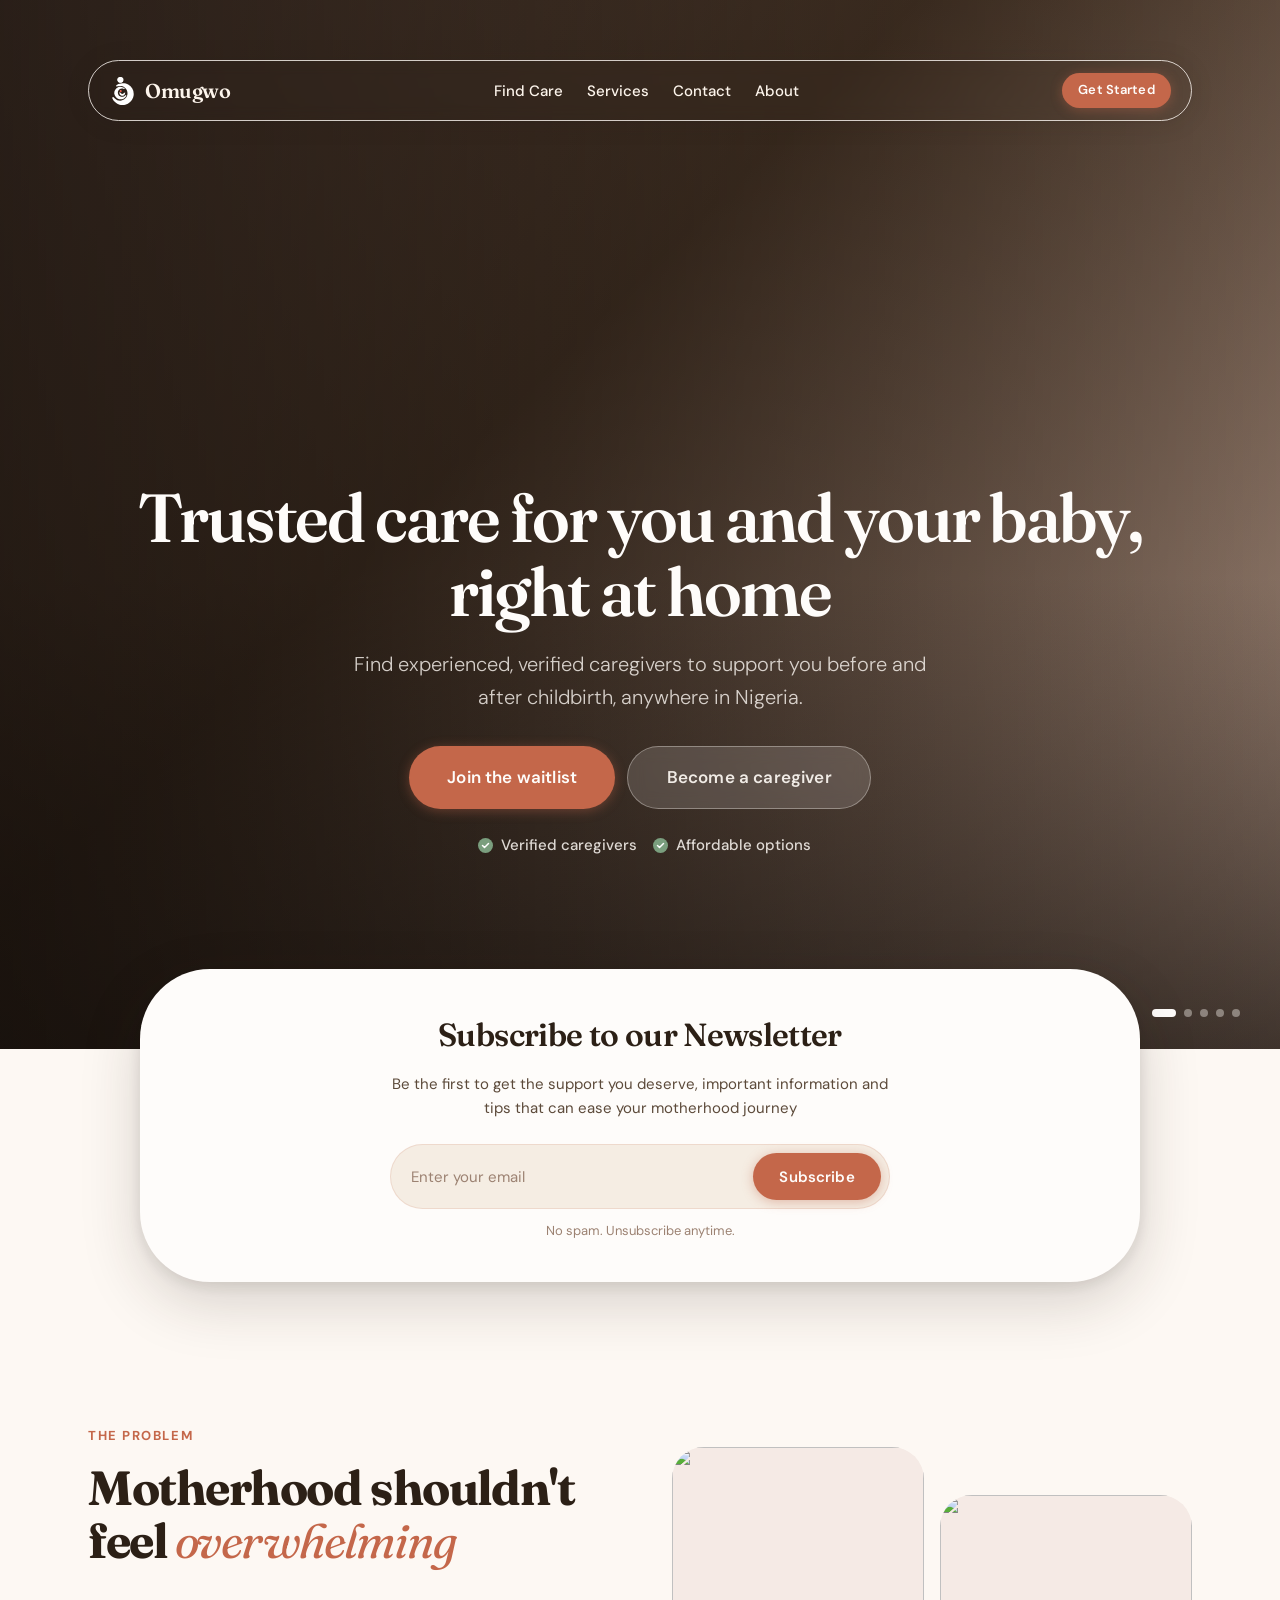
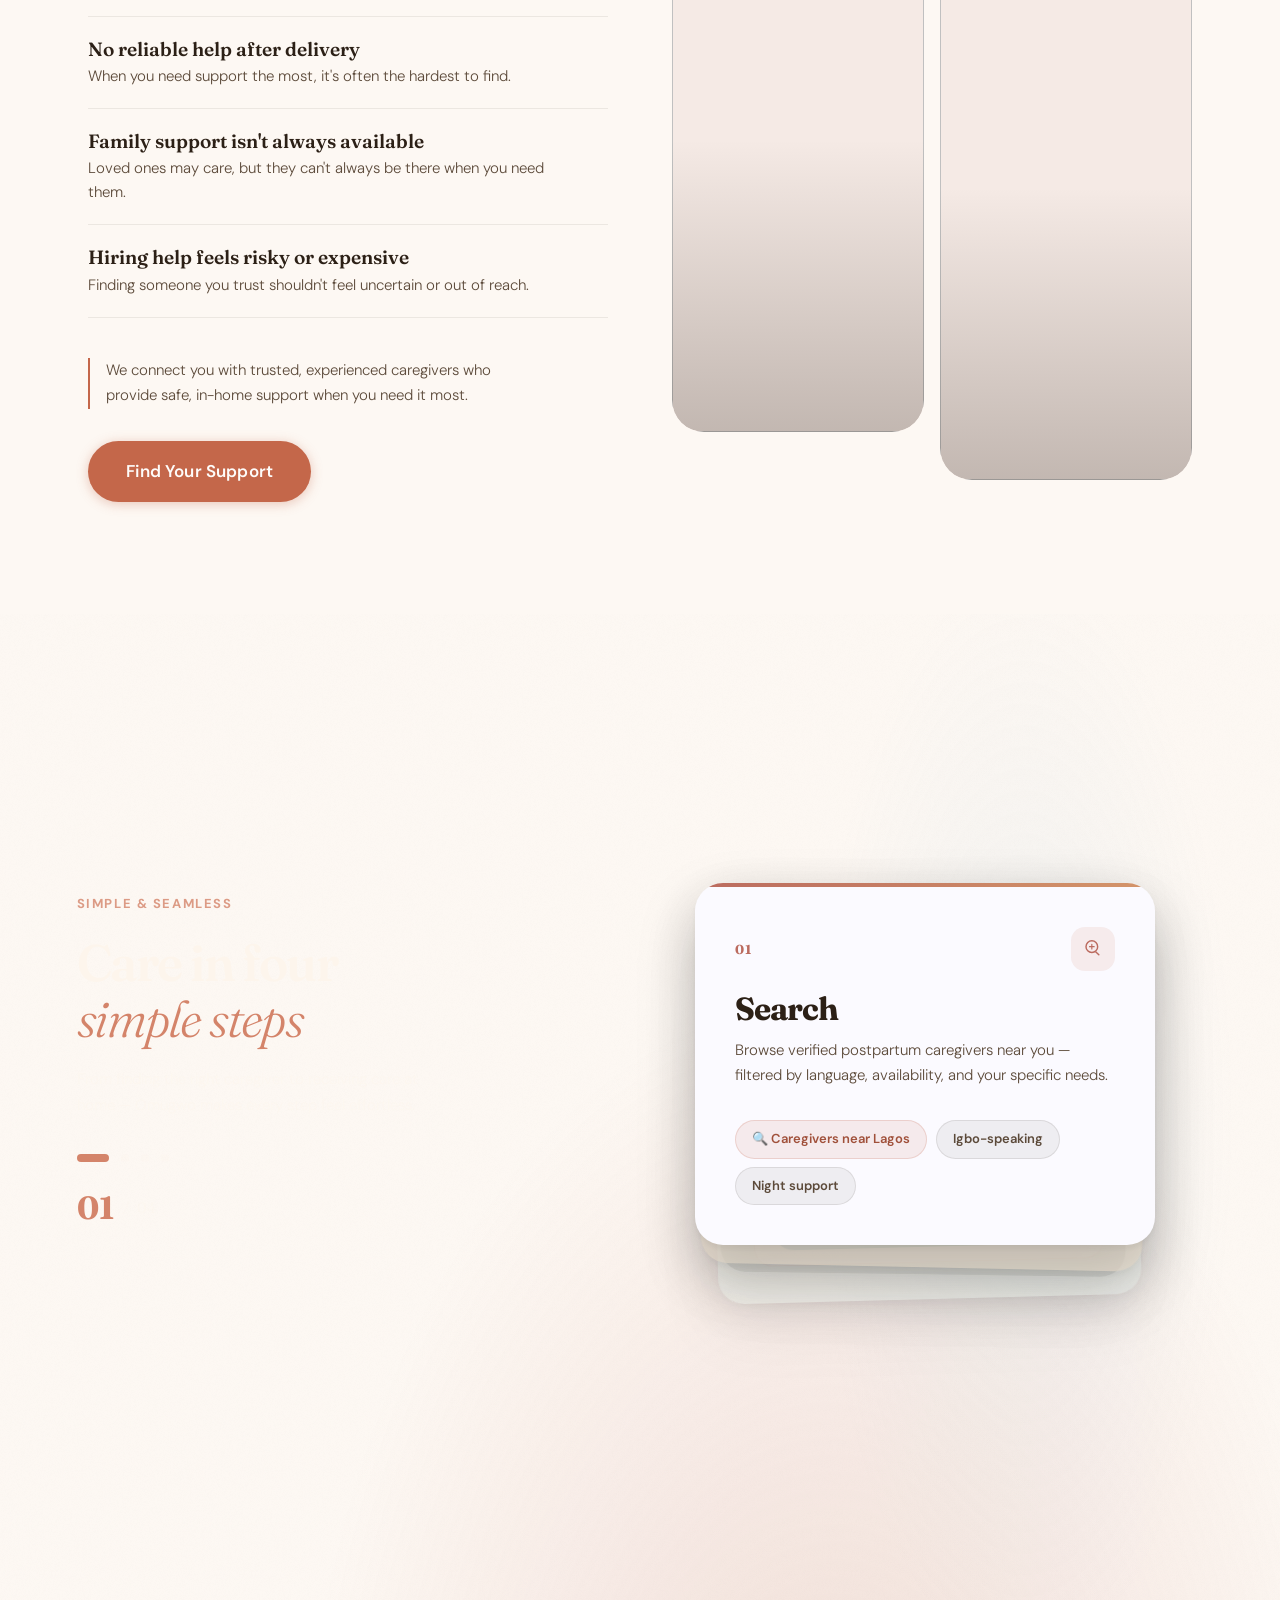
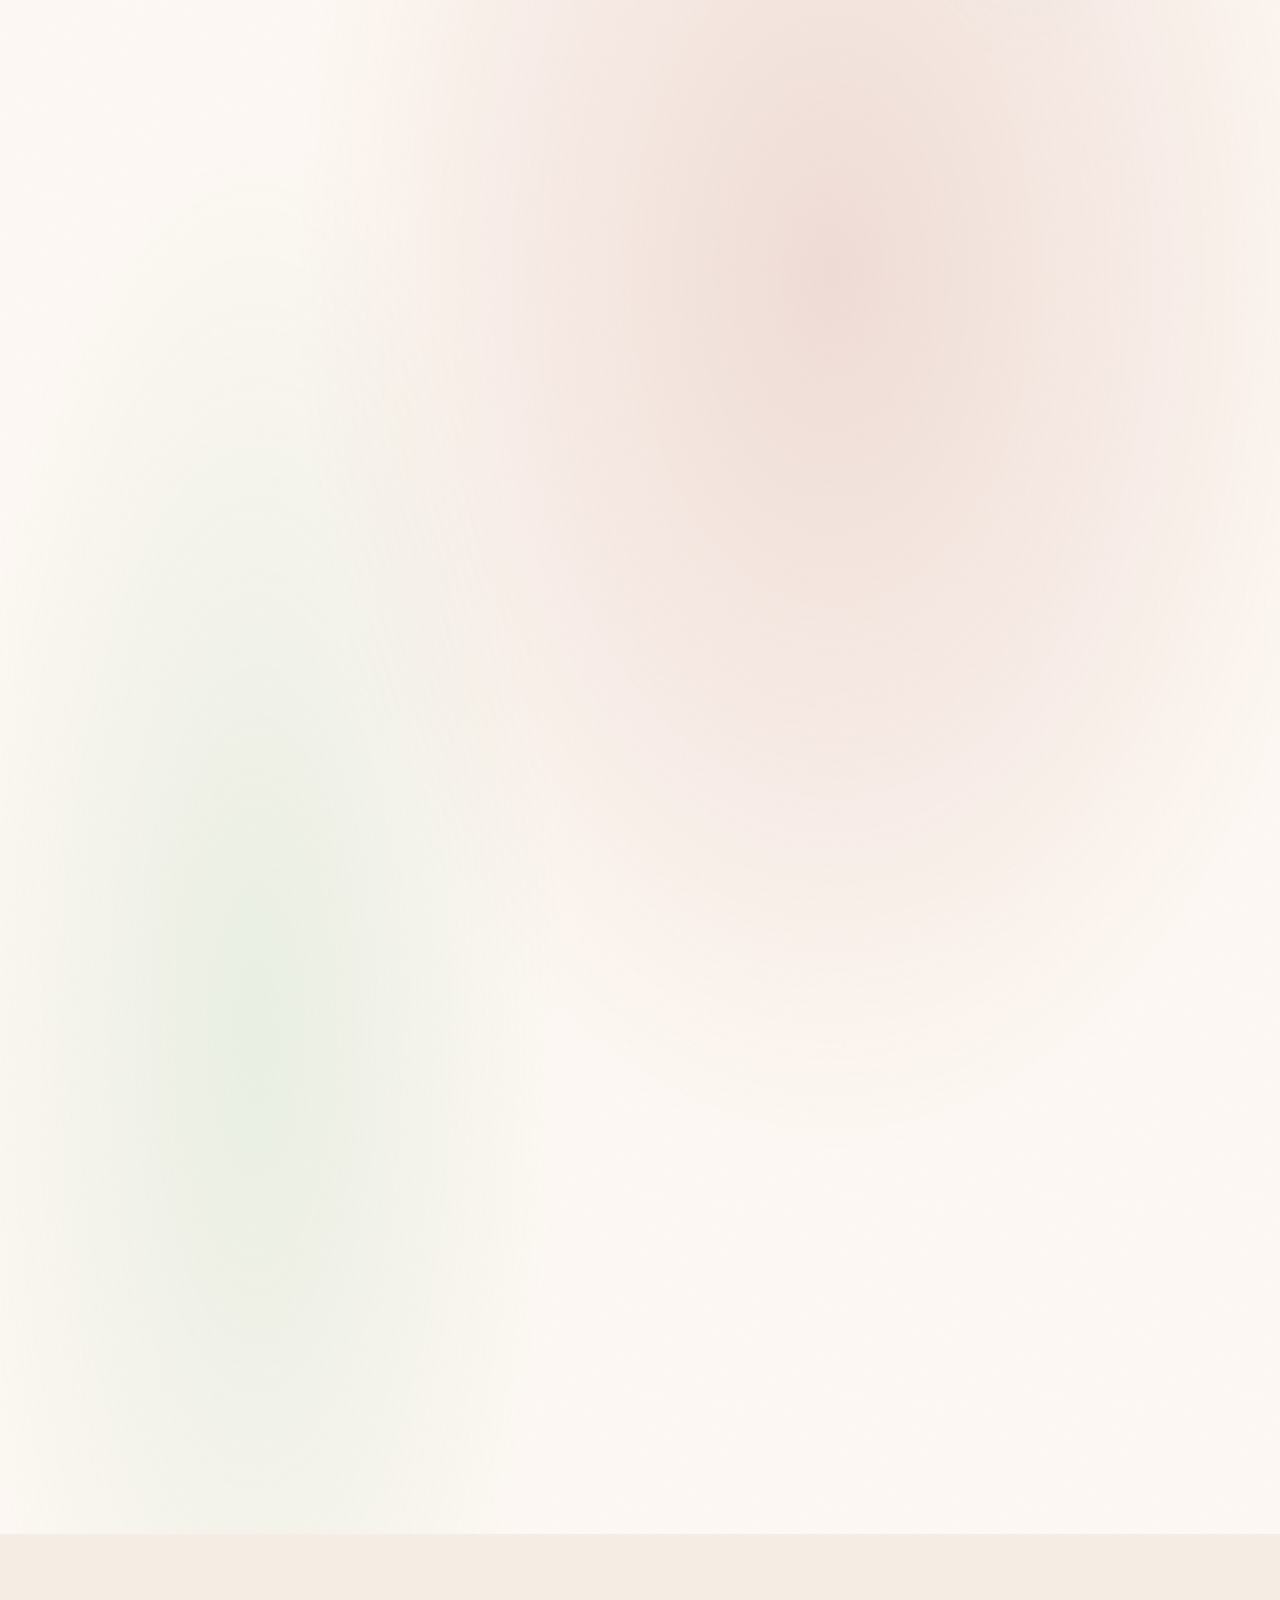
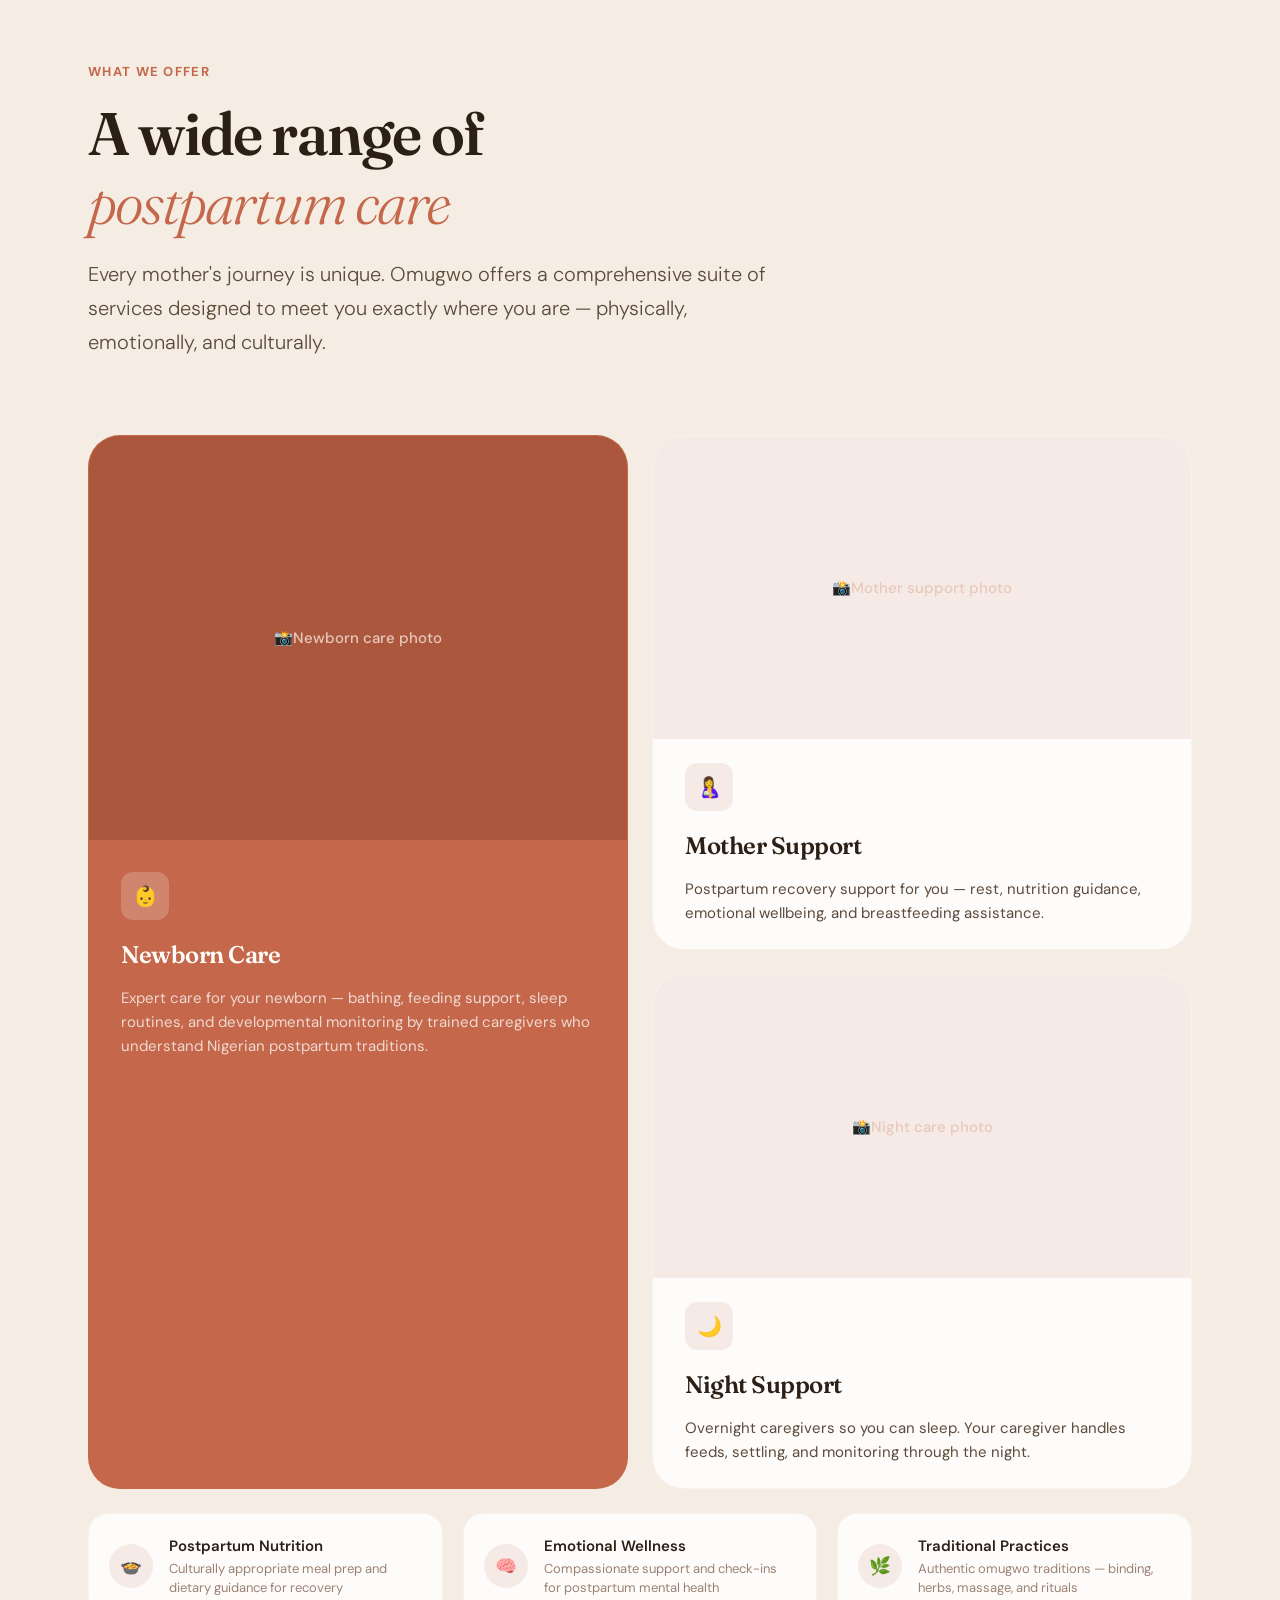
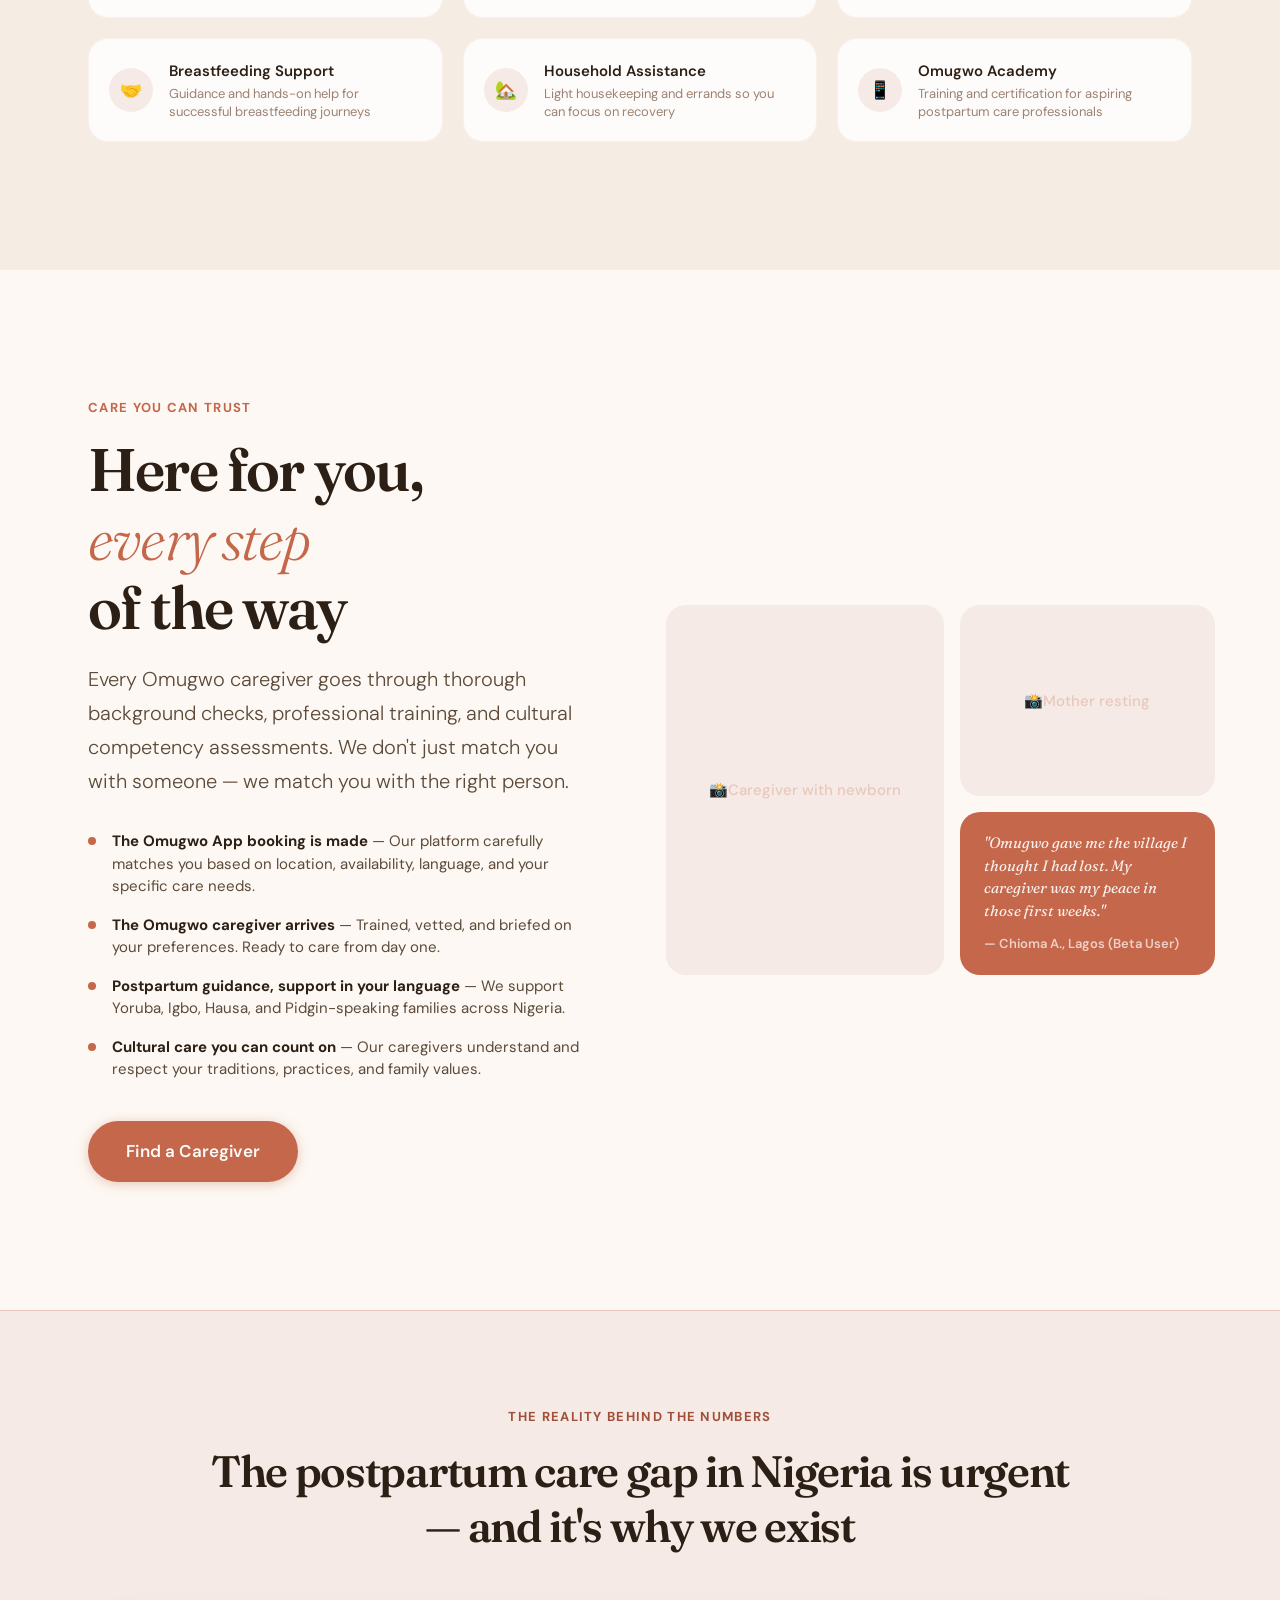
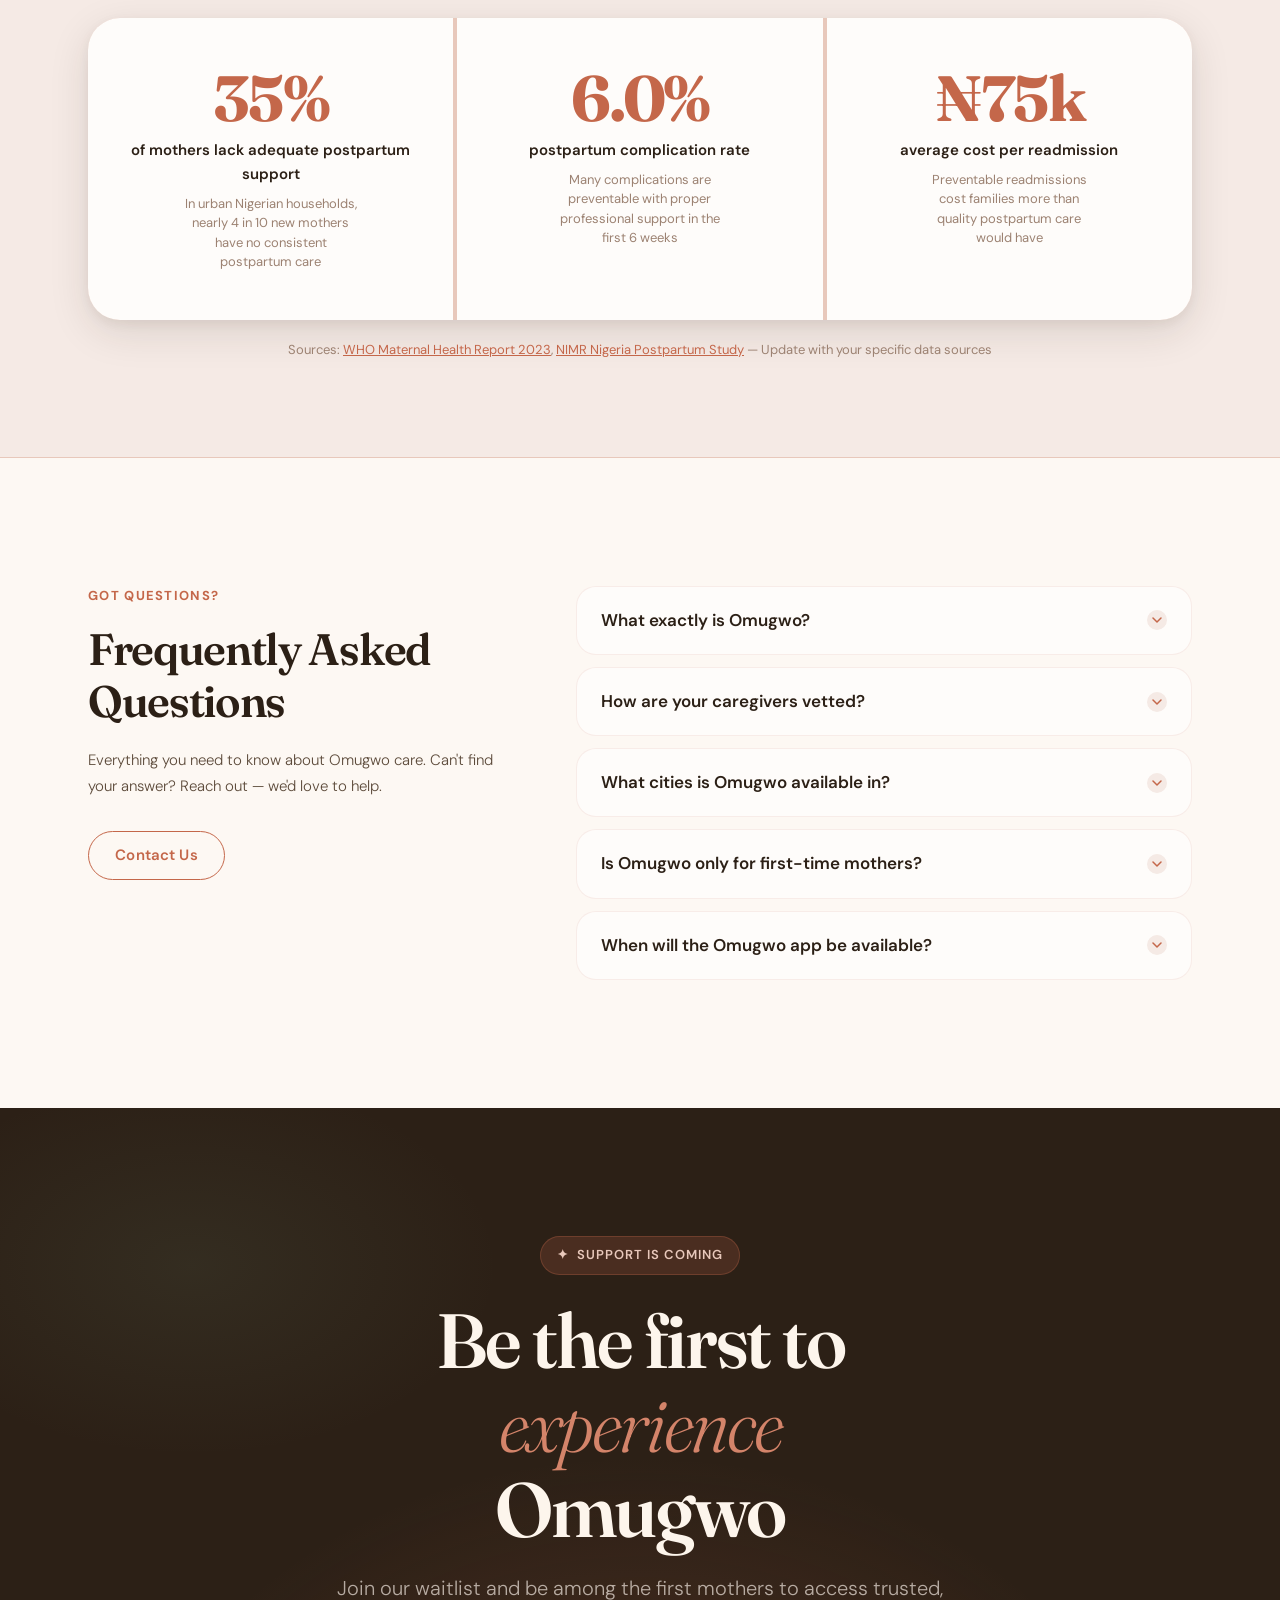
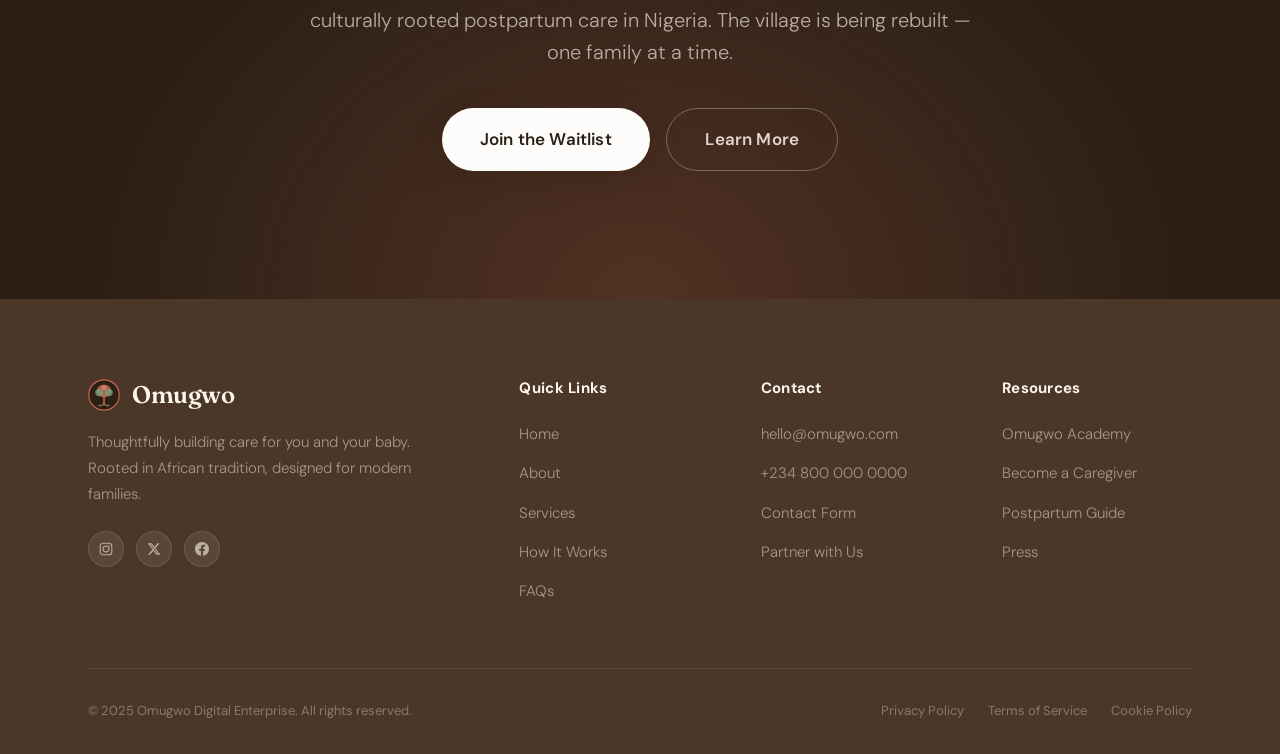
==== index.html @ 42fc7b91 "How it works section made" ====
<!DOCTYPE html>
<html lang="en">
<head>
  <meta charset="UTF-8" />
  <meta name="viewport" content="width=device-width, initial-scale=1.0" />
  <meta name="description" content="Omugwo — Trusted postpartum care for Nigerian mothers. Find screened caregivers, access expert guidance, and receive the support you deserve after birth." />
  <title>Omugwo — Trusted Postpartum Care, Right at Home</title>
  <link rel="stylesheet" href="css/style.css" />
  <link rel="icon" type="image/svg+xml" href="assets/logo.svg" />
</head>
<body>

<!-- ============================================
     HERO — Full-bleed with floating pill nav
     ============================================ -->
<section class="hero" id="home" aria-label="Hero">

  <!-- Hero image slider -->
  <div class="hero__slider" aria-hidden="true">
    <!--
      HOW TO ADD YOUR IMAGES:
      Replace each .hero__slide-img placeholder div with:
      <img src="images/hero-1.jpg" alt="" class="hero__slide-img" />

      Recommended: 3 photos, all featuring mothers/babies/caregivers.
      Aspect: wide landscape, subject right-center. Warm tones.
    -->
    <div class="hero__slide hero__slide--active">
      <div class="hero__slide-img hero__slide-placeholder">
          <img src="images/hero1.png" alt="" class="hero__slide-img" />
      </div>
    </div>
    <div class="hero__slide">
      <div class="hero__slide-img hero__slide-placeholder" style="background:linear-gradient(135deg,#5C4430,#3A2A1C,#B89A80);">
        <img src="images/hero2.jpg" alt="" class="hero__slide-img" />
      </div>
    </div>
    <div class="hero__slide">
      <div class="hero__slide-img hero__slide-placeholder" style="background:linear-gradient(135deg,#4A3A2A,#2C2016,#8A7060);">
        <img src="images/hero3.jpg" alt="" class="hero__slide-img" />
      </div>
    </div>
    <div class="hero__slide">
      <div class="hero__slide-img hero__slide-placeholder" style="background:linear-gradient(135deg,#4A3A2A,#2C2016,#8A7060);">
        <img src="images/hero4.png" alt="" class="hero__slide-img" />
      </div>
    </div>
    <div class="hero__slide">
      <div class="hero__slide-img hero__slide-placeholder" style="background:linear-gradient(135deg,#4A3A2A,#2C2016,#8A7060);">
        <img src="images/hero5.png" alt="" class="hero__slide-img" />
      </div>
    </div>
    
    <!-- Overlay gradient for text readability -->
    <div class="hero__bg-overlay"></div>

    <!-- Slider dots -->
    <div class="hero__slider-dots" aria-label="Slide indicators">
      <button class="hero__dot hero__dot--active" data-slide="0" aria-label="Go to slide 1"></button>
      <button class="hero__dot" data-slide="1" aria-label="Go to slide 2"></button>
      <button class="hero__dot" data-slide="2" aria-label="Go to slide 3"></button>
      <button class="hero__dot" data-slide="3" aria-label="Go to slide 4"></button>
      <button class="hero__dot" data-slide="4" aria-label="Go to slide 5"></button>
    </div>
  </div>

  <!-- Floating pill navbar (lives inside hero) -->
  <nav class="nav" role="navigation" aria-label="Main navigation">
    <div class="container">
      <div class="nav__pill">

        <a href="/" class="nav__logo" aria-label="Omugwo Home">
          <img src="assets/logo1.svg" alt="" class="nav__logo-img" width="28" height="28" />
          <span class="nav__logo-text">Omugwo</span>
        </a>

        <ul class="nav__links" role="list">
          <li><a href="#find-care" class="nav__link">Find Care</a></li>
          <li><a href="#services" class="nav__link">Services</a></li>
          <li><a href="#contact" class="nav__link">Contact</a></li>
          <li><a href="#about" class="nav__link">About</a></li>
        </ul>

        <div class="nav__actions">
          <a href="#get-started" class="btn btn--rust btn--sm">Get Started</a>
        </div>

        <button class="nav__hamburger" aria-label="Toggle menu" aria-expanded="false">
          <span></span><span></span><span></span>
        </button>

      </div>
    </div>
  </nav>

  <!-- Mobile drawer -->
  <div class="nav__mobile" role="dialog" aria-label="Mobile navigation">
    <ul role="list">
      <li><a href="#find-care" class="nav__link">Find Care</a></li>
      <li><a href="#services" class="nav__link">Services</a></li>
      <li><a href="#contact" class="nav__link">Contact</a></li>
      <li><a href="#about" class="nav__link">About</a></li>
    </ul>
    <div style="display:flex;flex-direction:column;gap:1rem;margin-top:auto;">
      <a href="#waitlist" class="btn btn--outline">Join Waitlist</a>
      <a href="#get-started" class="btn btn--rust">Get Started</a>
    </div>
  </div>

  <!-- Hero copy — bottom-left overlay -->
  <div class="hero__content">
    <h1 class="hero__headline reveal">
      Trusted care for you and your baby,<br>
      right at home
    </h1>

    <p class="hero__subtext reveal reveal-delay-1">
      Find experienced, verified caregivers to support you before and after childbirth, anywhere in Nigeria.
    </p>

    <div class="hero__actions reveal reveal-delay-2">
      <a href="#waitlist" class="btn btn--rust btn--lg">Join the waitlist</a>
      <a href="#find-care" class="btn btn--ghost-white btn--lg">Become a caregiver</a>
    </div>

    <div class="hero__badges reveal reveal-delay-3">
      <span class="hero__badge">
        <svg width="15" height="15" viewBox="0 0 15 15" fill="none" aria-hidden="true">
          <circle cx="7.5" cy="7.5" r="7.5" fill="#7A9E7E"/>
          <path d="M4.5 7.5l2 2 4-4" stroke="#fff" stroke-width="1.5" stroke-linecap="round" stroke-linejoin="round"/>
        </svg>
        Verified caregivers
      </span>
      <span class="hero__badge">
        <svg width="15" height="15" viewBox="0 0 15 15" fill="none" aria-hidden="true">
          <circle cx="7.5" cy="7.5" r="7.5" fill="#7A9E7E"/>
          <path d="M4.5 7.5l2 2 4-4" stroke="#fff" stroke-width="1.5" stroke-linecap="round" stroke-linejoin="round"/>
        </svg>
        Affordable options
      </span>
    </div>
  </div>

</section>

<!-- Newsletter float — sits outside hero, overlaps via negative margin -->
<div class="newsletter-float">
  <div class="container">
    <div class="newsletter-float__card">
      <h3 class="newsletter-float__title">Subscribe to our Newsletter</h3>
      <p class="newsletter-float__sub">Be the first to get the support you deserve, important information and tips that can ease your motherhood journey</p>
      <form class="newsletter-float__form newsletter-form" aria-label="Email newsletter">
        <div class="newsletter-float__row">
          <label for="nl-email" class="sr-only">Email address</label>
          <input id="nl-email" type="email" class="newsletter-float__input" placeholder="Enter your email" autocomplete="email" required />
          <button type="submit" class="btn btn--rust">Subscribe</button>
        </div>
        <p class="newsletter-float__disclaimer">No spam. Unsubscribe anytime.</p>
      </form>
    </div>
  </div>
</div>


<!-- ============================================
     PROBLEM SECTION
     ============================================ -->
<section class="problem" id="about" aria-label="The problem we solve">
  <div class="container">

    <div class="problem__inner">

      <!-- Left col: headline + pain points + CTA -->
      <div class="problem__left">
        <p class="problem__label reveal">The Problem</p>
        <h2 class="problem__headline reveal reveal-delay-1">
          Motherhood shouldn't feel <em>overwhelming</em>
        </h2>

        <ul class="problem__pain-list" role="list">
          <li class="problem__pain-item reveal reveal-delay-1">
            <div class="problem__pain-item-inner">
              <p class="problem__pain-title">No reliable help after delivery</p>
              <p class="problem__pain-text">When you need support the most, it's often the hardest to find.</p>
            </div>
          </li>
          <li class="problem__pain-item reveal reveal-delay-2">
            <div class="problem__pain-item-inner">
              <p class="problem__pain-title">Family support isn't always available</p>
              <p class="problem__pain-text">Loved ones may care, but they can't always be there when you need them.</p>
            </div>
          </li>
          <li class="problem__pain-item reveal reveal-delay-3">
            <div class="problem__pain-item-inner">
              <p class="problem__pain-title">Hiring help feels risky or expensive</p>
              <p class="problem__pain-text">Finding someone you trust shouldn't feel uncertain or out of reach.</p>
            </div>
          </li>
        </ul>

        <p class="problem__solution reveal reveal-delay-4">
          We connect you with trusted, experienced caregivers who provide safe, in-home support when you need it most.
        </p>

        <div class="reveal" style="margin-top: var(--space-8);">
          <a href="#get-started" class="btn btn--primary btn--lg">Find Your Support</a>
        </div>
      </div>

      <!-- Right col: two portrait images side by side -->
      <div class="problem__images" aria-hidden="true">
        <div class="problem__img-wrap problem__img-wrap--1">
          <!--
            Replace with: <img src="images/problem-1.jpg" alt="" class="problem__img" />
            Photo tip: Mother with newborn, warm tones, portrait crop
          -->
          <div class="problem__img img-placeholder">
            <img src="images/problem-1.jpg" alt="" class="problem__img" />
          </div>
        </div>
        <div class="problem__img-wrap problem__img-wrap--2">
          <!--
            Replace with: <img src="images/problem-2.jpg" alt="" class="problem__img" />
            Photo tip: Close-up of baby or caregiver, portrait crop
          -->
          <div class="problem__img img-placeholder">
            <img src="images/problem-3.png" alt="" class="problem__img" />
          </div>
        </div>
      </div>

    </div>
  </div>
</section>


<!-- ============================================
     HOW IT WORKS — Scroll-driven card stack
     ============================================ -->
<section class="hiw" id="how-it-works" aria-label="How Omugwo works">

  <div class="hiw__sticky-outer">
    <div class="hiw__sticky">

      <!-- Left: fixed header + progress -->
      <div class="hiw__left">
        <p class="hiw__label">Simple &amp; Seamless</p>
        <h2 class="hiw__headline">
          Care in four<br><em>simple steps</em>
        </h2>
        <p class="hiw__sub">
          From finding the right caregiver to receiving care at home — Omugwo makes every step feel effortless.
        </p>

        <!-- Progress dots -->
        <div class="hiw__progress" aria-hidden="true">
          <div class="hiw__progress-dot hiw__progress-dot--active" data-step="0"></div>
          <div class="hiw__progress-dot" data-step="1"></div>
          <div class="hiw__progress-dot" data-step="2"></div>
          <div class="hiw__progress-dot" data-step="3"></div>
        </div>

        <!-- Step counter -->
        <p class="hiw__counter" aria-live="polite">
          <span class="hiw__counter-current">01</span>
          <span class="hiw__counter-sep">/</span>
          <span class="hiw__counter-total">04</span>
        </p>
      </div>

      <!-- Right: card stack -->
      <div class="hiw__stack" aria-label="Steps">

        <div class="hiw__card hiw__card--1 hiw__card--active" data-card="0" role="listitem">
          <div class="hiw__card-accent" aria-hidden="true"></div>
          <div class="hiw__card-inner">
            <div class="hiw__card-top">
              <span class="hiw__card-num">01</span>
              <span class="hiw__card-icon" aria-hidden="true">
                <svg viewBox="0 0 48 48" fill="none" xmlns="http://www.w3.org/2000/svg">
                  <circle cx="22" cy="20" r="10" stroke="currentColor" stroke-width="2.5" stroke-linecap="round"/>
                  <path d="M34 34 L29 29" stroke="currentColor" stroke-width="2.5" stroke-linecap="round"/>
                  <path d="M18 20h8M22 16v8" stroke="currentColor" stroke-width="2" stroke-linecap="round"/>
                </svg>
              </span>
            </div>
            <h3 class="hiw__card-title">Search</h3>
            <p class="hiw__card-text">Browse verified postpartum caregivers near you — filtered by language, availability, and your specific needs.</p>
            <div class="hiw__card-visual" aria-hidden="true">
              <div class="hiw__card-pill">🔍 Caregivers near Lagos</div>
              <div class="hiw__card-pill hiw__card-pill--sm">Igbo-speaking</div>
              <div class="hiw__card-pill hiw__card-pill--sm">Night support</div>
            </div>
          </div>
        </div>

        <div class="hiw__card hiw__card--2" data-card="1" role="listitem">
          <div class="hiw__card-accent" aria-hidden="true"></div>
          <div class="hiw__card-inner">
            <div class="hiw__card-top">
              <span class="hiw__card-num">02</span>
              <span class="hiw__card-icon" aria-hidden="true">
                <svg viewBox="0 0 48 48" fill="none" xmlns="http://www.w3.org/2000/svg">
                  <circle cx="24" cy="18" r="8" stroke="currentColor" stroke-width="2.5"/>
                  <path d="M10 40c0-7.732 6.268-14 14-14s14 6.268 14 14" stroke="currentColor" stroke-width="2.5" stroke-linecap="round"/>
                  <path d="M32 22l2 2 5-5" stroke="currentColor" stroke-width="2.5" stroke-linecap="round" stroke-linejoin="round"/>
                </svg>
              </span>
            </div>
            <h3 class="hiw__card-title">Choose</h3>
            <p class="hiw__card-text">Review profiles, read verified testimonials, and choose the caregiver that feels right for your family.</p>
            <div class="hiw__card-visual" aria-hidden="true">
              <div class="hiw__card-profile">
                <div class="hiw__card-avatar"></div>
                <div class="hiw__card-profile-info">
                  <p class="hiw__card-profile-name">Adaeze N.</p>
                  <p class="hiw__card-profile-sub">5 yrs experience · Igbo &amp; English</p>
                  <div class="hiw__card-stars">★★★★★</div>
                </div>
                <div class="hiw__card-badge">✓ Verified</div>
              </div>
            </div>
          </div>
        </div>

        <div class="hiw__card hiw__card--3" data-card="2" role="listitem">
          <div class="hiw__card-accent" aria-hidden="true"></div>
          <div class="hiw__card-inner">
            <div class="hiw__card-top">
              <span class="hiw__card-num">03</span>
              <span class="hiw__card-icon" aria-hidden="true">
                <svg viewBox="0 0 48 48" fill="none" xmlns="http://www.w3.org/2000/svg">
                  <rect x="8" y="10" width="32" height="32" rx="4" stroke="currentColor" stroke-width="2.5"/>
                  <path d="M8 18h32" stroke="currentColor" stroke-width="2.5"/>
                  <path d="M16 6v8M32 6v8" stroke="currentColor" stroke-width="2.5" stroke-linecap="round"/>
                  <path d="M16 28h4v4h-4z" fill="currentColor" opacity="0.6"/>
                  <path d="M22 28h4v4h-4z" fill="currentColor" opacity="0.4"/>
                </svg>
              </span>
            </div>
            <h3 class="hiw__card-title">Book</h3>
            <p class="hiw__card-text">Schedule care in seconds. Pick your dates, hours, and preferences — with transparent pricing and easy rescheduling.</p>
            <div class="hiw__card-visual" aria-hidden="true">
              <div class="hiw__card-booking">
                <div class="hiw__card-booking-row">
                  <span>📅</span><span>Mon – Fri, 8am – 6pm</span>
                </div>
                <div class="hiw__card-booking-row">
                  <span>🏠</span><span>In-home · Lekki, Lagos</span>
                </div>
                <div class="hiw__card-booking-confirm">Confirm Booking →</div>
              </div>
            </div>
          </div>
        </div>

        <div class="hiw__card hiw__card--4" data-card="3" role="listitem">
          <div class="hiw__card-accent" aria-hidden="true"></div>
          <div class="hiw__card-inner">
            <div class="hiw__card-top">
              <span class="hiw__card-num">04</span>
              <span class="hiw__card-icon" aria-hidden="true">
                <svg viewBox="0 0 48 48" fill="none" xmlns="http://www.w3.org/2000/svg">
                  <path d="M24 8C24 8 12 14 12 24c0 6.627 5.373 12 12 12s12-5.373 12-12c0-10-12-16-12-16z" stroke="currentColor" stroke-width="2.5" stroke-linejoin="round"/>
                  <path d="M19 26l3 3 7-7" stroke="currentColor" stroke-width="2.5" stroke-linecap="round" stroke-linejoin="round"/>
                </svg>
              </span>
            </div>
            <h3 class="hiw__card-title">Receive Care</h3>
            <p class="hiw__card-text">Your caregiver arrives ready — newborn care, breastfeeding support, household help, and emotional presence.</p>
            <div class="hiw__card-visual" aria-hidden="true">
              <div class="hiw__card-care-items">
                <span class="hiw__care-tag">🤱 Breastfeeding support</span>
                <span class="hiw__care-tag">👶 Newborn care</span>
                <span class="hiw__care-tag">🌿 Traditional practices</span>
                <span class="hiw__care-tag">🏡 Household help</span>
              </div>
            </div>
          </div>
        </div>

      </div>
    </div>
  </div>

</section>


<!-- ============================================
     SERVICES SECTION
     ============================================ -->
<section class="services" id="services" aria-label="Our services">
  <div class="container">
    <div class="services__header">
      <p class="services__label reveal">What We Offer</p>
      <h2 class="services__headline reveal reveal-delay-1">
        A wide range of<br><em>postpartum care</em>
      </h2>
      <p class="services__subtext reveal reveal-delay-2">
        Every mother's journey is unique. Omugwo offers a comprehensive suite of services designed to meet you exactly where you are — physically, emotionally, and culturally.
      </p>
    </div>

    <div class="services__layout">
      <div class="service-card service-card--featured reveal">
        <div class="service-card__img img-placeholder" style="aspect-ratio:4/3;background:rgba(160,80,58,0.7);">
          <span>📸</span><span>Newborn care photo</span>
        </div>
        <div class="service-card__body">
          <div class="service-card__icon" aria-hidden="true">👶</div>
          <h3 class="service-card__title">Newborn Care</h3>
          <p class="service-card__text">Expert care for your newborn — bathing, feeding support, sleep routines, and developmental monitoring by trained caregivers who understand Nigerian postpartum traditions.</p>
        </div>
      </div>

      <div class="service-card reveal reveal-delay-1">
        <div class="service-card__img img-placeholder">
          <span>📸</span><span>Mother support photo</span>
        </div>
        <div class="service-card__body">
          <div class="service-card__icon" aria-hidden="true">🤱</div>
          <h3 class="service-card__title">Mother Support</h3>
          <p class="service-card__text">Postpartum recovery support for you — rest, nutrition guidance, emotional wellbeing, and breastfeeding assistance.</p>
        </div>
      </div>

      <div class="service-card reveal reveal-delay-2">
        <div class="service-card__img img-placeholder">
          <span>📸</span><span>Night care photo</span>
        </div>
        <div class="service-card__body">
          <div class="service-card__icon" aria-hidden="true">🌙</div>
          <h3 class="service-card__title">Night Support</h3>
          <p class="service-card__text">Overnight caregivers so you can sleep. Your caregiver handles feeds, settling, and monitoring through the night.</p>
        </div>
      </div>
    </div>

    <div class="services__all-services" aria-label="Additional services">
      <div class="service-mini reveal">
        <div class="service-mini__icon" aria-hidden="true">🍲</div>
        <div>
          <p class="service-mini__title">Postpartum Nutrition</p>
          <p class="service-mini__text">Culturally appropriate meal prep and dietary guidance for recovery</p>
        </div>
      </div>
      <div class="service-mini reveal reveal-delay-1">
        <div class="service-mini__icon" aria-hidden="true">🧠</div>
        <div>
          <p class="service-mini__title">Emotional Wellness</p>
          <p class="service-mini__text">Compassionate support and check-ins for postpartum mental health</p>
        </div>
      </div>
      <div class="service-mini reveal reveal-delay-2">
        <div class="service-mini__icon" aria-hidden="true">🌿</div>
        <div>
          <p class="service-mini__title">Traditional Practices</p>
          <p class="service-mini__text">Authentic omugwo traditions — binding, herbs, massage, and rituals</p>
        </div>
      </div>
      <div class="service-mini reveal reveal-delay-3">
        <div class="service-mini__icon" aria-hidden="true">🤝</div>
        <div>
          <p class="service-mini__title">Breastfeeding Support</p>
          <p class="service-mini__text">Guidance and hands-on help for successful breastfeeding journeys</p>
        </div>
      </div>
      <div class="service-mini reveal reveal-delay-4">
        <div class="service-mini__icon" aria-hidden="true">🏡</div>
        <div>
          <p class="service-mini__title">Household Assistance</p>
          <p class="service-mini__text">Light housekeeping and errands so you can focus on recovery</p>
        </div>
      </div>
      <div class="service-mini reveal reveal-delay-1">
        <div class="service-mini__icon" aria-hidden="true">📱</div>
        <div>
          <p class="service-mini__title">Omugwo Academy</p>
          <p class="service-mini__text">Training and certification for aspiring postpartum care professionals</p>
        </div>
      </div>
    </div>
  </div>
</section>


<!-- ============================================
     TRUST SECTION
     ============================================ -->
<section class="trust" aria-label="Care you can trust">
  <div class="container">
    <div class="trust__inner">
      <div>
        <p class="trust__label reveal">Care You Can Trust</p>
        <h2 class="trust__headline reveal reveal-delay-1">
          Here for you,<br><em>every step</em><br>of the way
        </h2>
        <p class="trust__text reveal reveal-delay-2">
          Every Omugwo caregiver goes through thorough background checks, professional training, and cultural competency assessments. We don't just match you with someone — we match you with the right person.
        </p>

        <ul class="trust__qualities reveal reveal-delay-3" role="list">
          <li class="trust__quality">
            <div class="trust__quality-dot" aria-hidden="true"></div>
            <p class="trust__quality-text"><strong>The Omugwo App booking is made</strong> — Our platform carefully matches you based on location, availability, language, and your specific care needs.</p>
          </li>
          <li class="trust__quality">
            <div class="trust__quality-dot" aria-hidden="true"></div>
            <p class="trust__quality-text"><strong>The Omugwo caregiver arrives</strong> — Trained, vetted, and briefed on your preferences. Ready to care from day one.</p>
          </li>
          <li class="trust__quality">
            <div class="trust__quality-dot" aria-hidden="true"></div>
            <p class="trust__quality-text"><strong>Postpartum guidance, support in your language</strong> — We support Yoruba, Igbo, Hausa, and Pidgin-speaking families across Nigeria.</p>
          </li>
          <li class="trust__quality">
            <div class="trust__quality-dot" aria-hidden="true"></div>
            <p class="trust__quality-text"><strong>Cultural care you can count on</strong> — Our caregivers understand and respect your traditions, practices, and family values.</p>
          </li>
        </ul>

        <div class="reveal" style="margin-top:2.5rem;">
          <a href="#get-started" class="btn btn--primary btn--lg">Find a Caregiver</a>
        </div>
      </div>

      <div class="trust__image-grid" aria-hidden="true">
        <div class="trust__img trust__img--tall img-placeholder">
          <span>📸</span><span>Caregiver with newborn</span>
        </div>
        <div class="trust__img trust__img--wide img-placeholder">
          <span>📸</span><span>Mother resting</span>
        </div>
        <div class="trust__quote-card">
          <p class="trust__quote-text">"Omugwo gave me the village I thought I had lost. My caregiver was my peace in those first weeks."</p>
          <p class="trust__quote-author">— Chioma A., Lagos (Beta User)</p>
        </div>
      </div>
    </div>
  </div>
</section>


<!-- ============================================
     STATS SECTION
     ============================================ -->
<section class="stats" aria-label="The reality behind the numbers">
  <div class="container">
    <div class="stats__header">
      <p class="stats__label reveal">The Reality Behind the Numbers</p>
      <h2 class="stats__headline reveal reveal-delay-1">
        The postpartum care gap in Nigeria is urgent — and it's why we exist
      </h2>
    </div>

    <div class="stats__grid" role="list">
      <div class="stat-item reveal" role="listitem">
        <div class="stat-item__number"><span data-target="38" data-suffix="%">0%</span></div>
        <p class="stat-item__label">of mothers lack adequate postpartum support</p>
        <p class="stat-item__sub">In urban Nigerian households, nearly 4 in 10 new mothers have no consistent postpartum care</p>
      </div>
      <div class="stat-item reveal reveal-delay-1" role="listitem">
        <div class="stat-item__number"><span data-target="6.5" data-suffix="%">0%</span></div>
        <p class="stat-item__label">postpartum complication rate</p>
        <p class="stat-item__sub">Many complications are preventable with proper professional support in the first 6 weeks</p>
      </div>
      <div class="stat-item reveal reveal-delay-2" role="listitem">
        <div class="stat-item__number"><span data-target="81" data-prefix="&#8358;" data-suffix="k">&#8358;0</span></div>
        <p class="stat-item__label">average cost per readmission</p>
        <p class="stat-item__sub">Preventable readmissions cost families more than quality postpartum care would have</p>
      </div>
    </div>

    <p class="stats__source reveal">
      Sources: <a href="#" target="_blank" rel="noopener">WHO Maternal Health Report 2023</a>, <a href="#" target="_blank" rel="noopener">NIMR Nigeria Postpartum Study</a> — Update with your specific data sources
    </p>
  </div>
</section>


<!-- ============================================
     FAQ SECTION
     ============================================ -->
<section class="faq" id="faq" aria-label="Frequently asked questions">
  <div class="container">
    <div class="faq__inner">

      <div class="faq__sticky">
        <p class="faq__label reveal">Got Questions?</p>
        <h2 class="faq__headline reveal reveal-delay-1">Frequently Asked Questions</h2>
        <p class="faq__intro reveal reveal-delay-2">
          Everything you need to know about Omugwo care. Can't find your answer? Reach out — we'd love to help.
        </p>
        <div class="reveal reveal-delay-3">
          <a href="#contact" class="btn btn--outline">Contact Us</a>
        </div>
      </div>

      <div class="faq__list" role="list">

        <div class="faq__item reveal" role="listitem">
          <button class="faq__question" aria-expanded="false">
            What exactly is Omugwo?
            <span class="faq__chevron" aria-hidden="true"><svg width="10" height="6" viewBox="0 0 10 6" fill="none"><path d="M1 1L5 5L9 1" stroke="currentColor" stroke-width="1.5" stroke-linecap="round" stroke-linejoin="round"/></svg></span>
          </button>
          <div class="faq__answer"><div class="faq__answer-inner">
            <p>Omugwo is a marketplace platform that connects new mothers and families in Nigeria with vetted, trained postpartum caregivers. Drawing from the traditional Igbo practice of "omugwo" — where family comes to support a new mother — we modernize and formalize that care for today's families.</p>
          </div></div>
        </div>

        <div class="faq__item reveal reveal-delay-1" role="listitem">
          <button class="faq__question" aria-expanded="false">
            How are your caregivers vetted?
            <span class="faq__chevron" aria-hidden="true"><svg width="10" height="6" viewBox="0 0 10 6" fill="none"><path d="M1 1L5 5L9 1" stroke="currentColor" stroke-width="1.5" stroke-linecap="round" stroke-linejoin="round"/></svg></span>
          </button>
          <div class="faq__answer"><div class="faq__answer-inner">
            <p>All Omugwo caregivers undergo background checks, identity verification, health screenings, and complete our Omugwo Academy training programme. We assess cultural competency, newborn care skills, and emotional intelligence before any caregiver is listed on our platform.</p>
          </div></div>
        </div>

        <div class="faq__item reveal reveal-delay-2" role="listitem">
          <button class="faq__question" aria-expanded="false">
            What cities is Omugwo available in?
            <span class="faq__chevron" aria-hidden="true"><svg width="10" height="6" viewBox="0 0 10 6" fill="none"><path d="M1 1L5 5L9 1" stroke="currentColor" stroke-width="1.5" stroke-linecap="round" stroke-linejoin="round"/></svg></span>
          </button>
          <div class="faq__answer"><div class="faq__answer-inner">
            <p>We are currently launching in Lagos, with Abuja and Port Harcourt coming soon. Join the waitlist to be notified when we expand to your city, and let us know your location so we can prioritize accordingly.</p>
          </div></div>
        </div>

        <div class="faq__item reveal reveal-delay-3" role="listitem">
          <button class="faq__question" aria-expanded="false">
            Is Omugwo only for first-time mothers?
            <span class="faq__chevron" aria-hidden="true"><svg width="10" height="6" viewBox="0 0 10 6" fill="none"><path d="M1 1L5 5L9 1" stroke="currentColor" stroke-width="1.5" stroke-linecap="round" stroke-linejoin="round"/></svg></span>
          </button>
          <div class="faq__answer"><div class="faq__answer-inner">
            <p>Not at all. Every mother deserves proper postpartum support. Our caregivers serve families welcoming their first child through their fifth, and tailor their support to your specific situation and needs.</p>
          </div></div>
        </div>

        <div class="faq__item reveal reveal-delay-1" role="listitem">
          <button class="faq__question" aria-expanded="false">
            When will the Omugwo app be available?
            <span class="faq__chevron" aria-hidden="true"><svg width="10" height="6" viewBox="0 0 10 6" fill="none"><path d="M1 1L5 5L9 1" stroke="currentColor" stroke-width="1.5" stroke-linecap="round" stroke-linejoin="round"/></svg></span>
          </button>
          <div class="faq__answer"><div class="faq__answer-inner">
            <p>We are currently in beta testing. Join our waitlist to be among the first to access the app when it officially launches. Beta users receive priority access, discounted rates, and the opportunity to shape the product.</p>
          </div></div>
        </div>

      </div>
    </div>
  </div>
</section>


<!-- ============================================
     CTA SECTION
     ============================================ -->
<section class="cta" id="waitlist" aria-label="Join the waitlist">
  <div class="cta__bg" aria-hidden="true"></div>
  <div class="container cta__inner">
    <div class="cta__eyebrow reveal"><span aria-hidden="true">&#10022;</span> Support is coming</div>
    <h2 class="cta__headline reveal reveal-delay-1">
      Be the first to<br><em>experience</em><br>Omugwo
    </h2>
    <p class="cta__subtext reveal reveal-delay-2">
      Join our waitlist and be among the first mothers to access trusted, culturally rooted postpartum care in Nigeria. The village is being rebuilt — one family at a time.
    </p>
    <div class="cta__actions reveal reveal-delay-3">
      <a href="#get-started" class="btn btn--white btn--lg">Join the Waitlist</a>
      <a href="#about" class="btn btn--outline-white btn--lg">Learn More</a>
    </div>
  </div>
</section>


<!-- ============================================
     FOOTER
     ============================================ -->
<footer class="footer" role="contentinfo">
  <div class="container">
    <div class="footer__top">

      <div class="footer__brand">
        <div class="footer__logo">
          <img src="assets/logo.svg" alt="" width="32" height="32" />
          <span class="footer__logo-text">Omugwo</span>
        </div>
        <p>Thoughtfully building care for you and your baby. Rooted in African tradition, designed for modern families.</p>
        <div class="footer__social" aria-label="Social media links">
          <a href="#" class="footer__social-link" aria-label="Instagram">
            <svg width="14" height="14" viewBox="0 0 24 24" fill="none" stroke="currentColor" stroke-width="1.8" stroke-linecap="round" stroke-linejoin="round"><rect x="2" y="2" width="20" height="20" rx="5"/><circle cx="12" cy="12" r="5"/><circle cx="17.5" cy="6.5" r="1" fill="currentColor" stroke="none"/></svg>
          </a>
          <a href="#" class="footer__social-link" aria-label="Twitter / X">
            <svg width="14" height="14" viewBox="0 0 24 24" fill="currentColor"><path d="M18.244 2.25h3.308l-7.227 8.26 8.502 11.24H16.17l-5.214-6.817L4.99 21.75H1.68l7.73-8.835L1.254 2.25H8.08l4.713 6.231zm-1.161 17.52h1.833L7.084 4.126H5.117z"/></svg>
          </a>
          <a href="#" class="footer__social-link" aria-label="Facebook">
            <svg width="14" height="14" viewBox="0 0 24 24" fill="currentColor"><path d="M24 12.073c0-6.627-5.373-12-12-12s-12 5.373-12 12c0 5.99 4.388 10.954 10.125 11.854v-8.385H7.078v-3.47h3.047V9.43c0-3.007 1.792-4.669 4.533-4.669 1.312 0 2.686.235 2.686.235v2.953H15.83c-1.491 0-1.956.925-1.956 1.874v2.25h3.328l-.532 3.47h-2.796v8.385C19.612 23.027 24 18.062 24 12.073z"/></svg>
          </a>
        </div>
      </div>

      <div>
        <p class="footer__col-title">Quick Links</p>
        <ul class="footer__links" role="list">
          <li><a href="#home" class="footer__link">Home</a></li>
          <li><a href="#about" class="footer__link">About</a></li>
          <li><a href="#services" class="footer__link">Services</a></li>
          <li><a href="#how-it-works" class="footer__link">How It Works</a></li>
          <li><a href="#faq" class="footer__link">FAQs</a></li>
        </ul>
      </div>

      <div>
        <p class="footer__col-title">Contact</p>
        <ul class="footer__links" role="list">
          <li><a href="mailto:hello@omugwo.com" class="footer__link">hello@omugwo.com</a></li>
          <li><a href="tel:+2348000000000" class="footer__link">+234 800 000 0000</a></li>
          <li><a href="#contact" class="footer__link">Contact Form</a></li>
          <li><a href="#" class="footer__link">Partner with Us</a></li>
        </ul>
      </div>

      <div>
        <p class="footer__col-title">Resources</p>
        <ul class="footer__links" role="list">
          <li><a href="#" class="footer__link">Omugwo Academy</a></li>
          <li><a href="#" class="footer__link">Become a Caregiver</a></li>
          <li><a href="#" class="footer__link">Postpartum Guide</a></li>
          <li><a href="#" class="footer__link">Press</a></li>
        </ul>
      </div>

    </div>

    <div class="footer__bottom">
      <p class="footer__copy">&copy; 2025 Omugwo Digital Enterprise. All rights reserved.</p>
      <nav class="footer__legal" aria-label="Legal">
        <a href="#">Privacy Policy</a>
        <a href="#">Terms of Service</a>
        <a href="#">Cookie Policy</a>
      </nav>
    </div>
  </div>
</footer>

<script src="js/main.js"></script>
</body>
</html>
---- css/style.css ----
/* ============================================
   OMUGWO — Design System & Global Styles
   ============================================ */

@import url('https://fonts.googleapis.com/css2?family=Fraunces:ital,opsz,wght@0,9..144,300;0,9..144,400;0,9..144,500;0,9..144,600;0,9..144,700;1,9..144,300;1,9..144,400&family=DM+Sans:ital,opsz,wght@0,9..40,300;0,9..40,400;0,9..40,500;0,9..40,600;1,9..40,300&display=swap');

/* ── Tokens ── */
:root {
  /* Brand Colors */
  --rust:        #C4674A;
  --rust-light:  #D4846A;
  --rust-dark:   #A0503A;
  --rust-pale:   #F5EAE5;
  --rust-muted:  #E8C8BB;

  --sage:        #7A9E7E;
  --sage-light:  #A8C5AC;
  --sage-pale:   #EDF3EE;

  --earth:       #2C2016;
  --earth-mid:   #4A3728;
  --earth-soft:  #6B5244;

  --cream:       #FDF8F3;
  --cream-dark:  #F5EDE3;
  --white:       #FEFCFA;

  --text-primary:   #1E1510;
  --text-secondary: #5C4A3A;
  --text-muted:     #9C8272;
  --text-on-dark:   #FDF5EC;

  /* Type Scale */
  --font-display: 'Fraunces', Georgia, serif;
  --font-body:    'DM Sans', sans-serif;

  --text-xs:   clamp(0.75rem,  1.5vw, 0.813rem);
  --text-sm:   clamp(0.875rem, 1.8vw, 0.938rem);
  --text-base: clamp(1rem,     2vw,   1.063rem);
  --text-md:   clamp(1.125rem, 2.2vw, 1.25rem);
  --text-lg:   clamp(1.25rem,  2.5vw, 1.5rem);
  --text-xl:   clamp(1.5rem,   3vw,   2rem);
  --text-2xl:  clamp(2rem,     4vw,   2.75rem);
  --text-3xl:  clamp(2.5rem,   5vw,   3.75rem);
  --text-4xl:  clamp(3rem,     6vw,   5rem);

  /* Spacing */
  --space-1:  0.25rem;
  --space-2:  0.5rem;
  --space-3:  0.75rem;
  --space-4:  1rem;
  --space-5:  1.25rem;
  --space-6:  1.5rem;
  --space-8:  2rem;
  --space-10: 2.5rem;
  --space-12: 3rem;
  --space-16: 4rem;
  --space-20: 5rem;
  --space-24: 6rem;
  --space-32: 8rem;
  --space-50: 20rem;

/* Radius */
  --radius-sm:   6px;
  --radius-md:   12px;
  --radius-lg:   20px;
  --radius-xl:   32px;
  --radius-oval: 70px;
  --radius-full: 9999px;

  /* Shadows */
  --shadow-sm:  0 1px 3px rgba(44,32,22,0.08), 0 1px 2px rgba(44,32,22,0.04);
  --shadow-md:  0 4px 16px rgba(44,32,22,0.10), 0 2px 6px rgba(44,32,22,0.06);
  --shadow-lg:  0 12px 40px rgba(44,32,22,0.12), 0 4px 12px rgba(44,32,22,0.06);
  --shadow-xl:  0 24px 64px rgba(44,32,22,0.14), 0 8px 24px rgba(44,32,22,0.08);

  /* Layout */
  --container:      1200px;
  --container-wide: 1400px;
  --nav-height:     72px;

  /* Transitions */
  --ease-out-quart: cubic-bezier(0.25, 1, 0.5, 1);
  --ease-in-out:    cubic-bezier(0.4, 0, 0.2, 1);
  --transition-fast: 150ms var(--ease-out-quart);
  --transition-base: 300ms var(--ease-out-quart);
  --transition-slow: 500ms var(--ease-out-quart);
}

/* ── Reset ── */
*, *::before, *::after { box-sizing: border-box; margin: 0; padding: 0; }
html { scroll-behavior: smooth; -webkit-text-size-adjust: 100%; }
body {
  font-family: var(--font-body);
  font-size: var(--text-base);
  color: var(--text-primary);
  background: var(--cream);
  line-height: 1.6;
  overflow-x: hidden;
}
img, svg { display: block; max-width: 100%; }
a { color: inherit; text-decoration: none; }
button { cursor: pointer; border: none; background: none; font: inherit; }
ul, ol { list-style: none; }
input, textarea { font: inherit; }

/* ── Utilities ── */
.container {
  width: 100%;
  max-width: var(--container);
  margin-inline: auto;
  padding-inline: clamp(var(--space-5), 5vw, var(--space-12));
}

.container--wide {
  max-width: var(--container-wide);
}

.sr-only {
  position: absolute;
  width: 1px;
  height: 1px;
  padding: 0;
  margin: -1px;
  overflow: hidden;
  clip: rect(0,0,0,0);
  white-space: nowrap;
  border: 0;
}

/* ── Scroll animation base ── */
.reveal {
  opacity: 0;
  transform: translateY(28px);
  transition: opacity 0.7s var(--ease-out-quart), transform 0.7s var(--ease-out-quart);
}
.reveal.visible {
  opacity: 1;
  transform: translateY(0);
}
.reveal-delay-1 { transition-delay: 100ms; }
.reveal-delay-2 { transition-delay: 200ms; }
.reveal-delay-3 { transition-delay: 300ms; }
.reveal-delay-4 { transition-delay: 400ms; }

/* ============================================
   NAVIGATION — Floating pill style
   ============================================ */
.nav {
  position: absolute;
  top: var(--space-10);
  left: 0;
  right: 0;
  z-index: 100;
}
/* When hero is scrolled past, nav becomes fixed */
.nav.nav--fixed {
  position: fixed;
  top: var(--space-4);
}
.nav__pill {
  display: flex;
  align-items: center;
  justify-content: space-between;
  backdrop-filter: blur(7px);
  -webkit-backdrop-filter: blur(16px);
  border-radius: var(--radius-full);
  padding: var(--space-3) var(--space-5);
  box-shadow: 0 2px 24px rgba(44,32,22,0.12), 0 1px 4px rgba(44,32,22,0.06);
  border: 1px solid rgba(253,248,243,0.8);
}
.nav__logo {
  display: flex;
  align-items: center;
  gap: var(--space-2);
  flex-shrink: 0;
}
.nav__logo-img { width: 28px; height: 28px; }
.nav__logo-text {
  font-family: var(--font-display);
  font-size: var(--text-md);
  font-weight: 600;
  color: var(--text-on-dark);
  letter-spacing: -0.02em;
}
.nav__links {
  display: flex;
  align-items: center;
  gap: var(--space-6);
  margin: 0 auto;
  padding: 0 var(--space-8);
}
.nav__link {
  font-size: var(--text-sm);
  font-weight: 500;
  color: var(--text-on-dark);
  transition: color var(--transition-fast);
  white-space: nowrap;
}
.nav__link:hover { color: var(--rust); }
.nav__actions { flex-shrink: 0; }
.nav__hamburger {
  display: none;
  flex-direction: column;
  gap: 5px;
  padding: var(--space-2);
}
.nav__hamburger span {
  display: block;
  width: 22px;
  height: 2px;
  background: var(--earth);
  border-radius: var(--radius-full);
  transition: transform var(--transition-base), opacity var(--transition-base);
}
.nav__mobile {
  display: none;
  position: fixed;
  top: 0;
  left: 0;
  right: 0;
  bottom: 0;
  background: var(--cream);
  padding: var(--space-20) var(--space-6) var(--space-8);
  flex-direction: column;
  gap: var(--space-6);
  z-index: 99;
}
.nav__mobile.open { display: flex; }
.nav__mobile .nav__link { font-size: var(--text-xl); color: var(--earth); font-family: var(--font-display); }

/* ============================================
   BUTTONS
   ============================================ */
.btn {
  display: inline-flex;
  align-items: center;
  gap: var(--space-2);
  padding: 0.75em 1.75em;
  border-radius: var(--radius-full);
  font-size: var(--text-sm);
  font-weight: 600;
  letter-spacing: 0.01em;
  transition: transform var(--transition-fast), box-shadow var(--transition-fast), background var(--transition-fast);
  white-space: nowrap;
}
.btn:hover { transform: translateY(-1px); }
.btn:active { transform: translateY(0); }

.btn--primary {
  background: var(--rust);
  color: var(--white);
  box-shadow: 0 2px 12px rgba(196, 103, 74, 0.35);
}
.btn--primary:hover {
  background: var(--rust-dark);
  box-shadow: 0 4px 20px rgba(196, 103, 74, 0.45);
}
.btn--outline {
  background: transparent;
  color: var(--rust);
  border: 1.5px solid var(--rust);
}
.btn--outline:hover {
  background: var(--rust-pale);
}
.btn--ghost {
  background: transparent;
  color: var(--text-secondary);
  padding-inline: var(--space-4);
}
.btn--ghost:hover { color: var(--rust); }
.btn--earth {
  background: var(--earth);
  color: var(--text-on-dark);
  box-shadow: 0 2px 12px rgba(44,32,22,0.25);
}
.btn--earth:hover {
  background: var(--earth-mid);
  box-shadow: 0 4px 20px rgba(44,32,22,0.35);
}
.btn--lg {
  padding: 1em 2.25em;
  font-size: var(--text-base);
}
.btn--sm {
  padding: 0.55em 1.25em;
  font-size: var(--text-xs);
}

/* ============================================
   HERO — Full-bleed background image
   ============================================ */
.hero {
  position: relative;
  min-height: 100svh;
  display: flex;
  flex-direction: column;
  overflow: hidden;
  background: var(--earth);
}

/* ── Slider ── */
.hero__slider {
  position: absolute;
  inset: 0;
  z-index: 0;
}
.hero__slide {
  position: absolute;
  inset: 0;
  opacity: 0;
  transition: opacity 1.2s var(--ease-in-out);
}
.hero__slide--active { opacity: 1; }

.hero__slide-img {
  width: 100%;
  height: 100%;
  object-fit: cover;
  object-position: center top;
  /* Ken Burns zoom effect on active slide */
  transform: scale(1);
  transition: transform 6s ease-out;
}
.hero__slide--active .hero__slide-img {
  transform: scale(1.06);
}

.hero__slide-placeholder {
  width: 100%;
  height: 100%;
  background: linear-gradient(135deg, #6B5244 0%, #4A3728 40%, #C4A898 100%);
  display: flex;
  flex-direction: column;
  align-items: center;
  justify-content: center;
  gap: var(--space-3);
  color: rgba(253,248,243,0.45);
  font-size: var(--text-sm);
  font-weight: 500;
  letter-spacing: 0.03em;
}
.hero__slide-placeholder small {
  font-size: var(--text-xs);
  opacity: 0.7;
  max-width: 28ch;
  text-align: center;
  line-height: 1.5;
}

.hero__bg-overlay {
  position: absolute;
  inset: 0;
  background:
    linear-gradient(to right, rgba(20,14,10,0.75) 0%, rgba(20,14,10,0.45) 50%, rgba(20,14,10,0.15) 100%),
    linear-gradient(to top, rgba(20,14,10,0.7) 0%, transparent 45%);
  z-index: 1;
}

/* Slider dot indicators */
.hero__slider-dots {
  position: absolute;
  bottom: var(--space-8);
  right: var(--space-10);
  display: flex;
  gap: var(--space-2);
  z-index: 3;
}
.hero__dot {
  width: 8px;
  height: 8px;
  border-radius: 50%;
  background: rgba(253,248,243,0.4);
  border: none;
  cursor: pointer;
  padding: 0;
  transition: background var(--transition-base), transform var(--transition-base), width var(--transition-base);
}
.hero__dot--active {
  background: var(--white);
  width: 24px;
  border-radius: var(--radius-full);
}

/* Nav sits at top of hero */
.nav {
  position: relative;
  z-index: 10;
  padding-top: var(--space-5);
}
.nav.nav--fixed {
  position: fixed;
  top: 0;
  left: 0;
  right: 0;
  padding-top: var(--space-4);
}

/* Hero content — text over image, bottom-left */
.hero__content {
  position: relative;
  z-index: 2;
  margin-top: var(--space-50);
  width: 100%;
  padding: var(--space-20) clamp(var(--space-5), 5vw, var(--space-12));
  padding-bottom: clamp(var(--space-20), 18vw, 12rem);
  display: flex;
  flex-direction: column;
  align-items: center;
  text-align: center;
}

.hero__headline {
  font-family: var(--font-display);
  font-size: clamp(2.5rem, 6vw, 4.25rem);
  font-weight: 600;
  line-height: 1.08;
  letter-spacing: -0.03em;
  color: var(--white);
  margin-bottom: var(--space-5);
}

.hero__subtext {
  font-size: clamp(var(--text-base), 2vw, var(--text-md));
  color: rgba(253,248,243,0.8);
  line-height: 1.65;
  max-width: 44ch;
  margin-bottom: var(--space-8);
  font-weight: 300;
}

.hero__actions {
  display: flex;
  flex-wrap: wrap;
  gap: var(--space-3);
  margin-bottom: var(--space-6);
}

/* Ghost white button for hero */
.btn--ghost-white {
  background: rgba(253,248,243,0.15);
  color: rgba(253,248,243,0.92);
  border: 1.5px solid rgba(253,248,243,0.35);
  backdrop-filter: blur(8px);
}
.btn--ghost-white:hover {
  background: rgba(253,248,243,0.25);
  border-color: rgba(253,248,243,0.55);
}

/* Rust colored button (matches Figma) */
.btn--rust {
  background: var(--rust);
  color: var(--white);
  box-shadow: 0 2px 12px rgba(196,103,74,0.4);
}
.btn--rust:hover {
  background: var(--rust-dark);
  box-shadow: 0 4px 20px rgba(196,103,74,0.5);
}

/* Trust badges below buttons — shifted right */
.hero__badges {
  display: flex;
  flex-wrap: wrap;
  gap: var(--space-4);
  padding-left: var(--space-2);
}
.hero__badge {
  display: inline-flex;
  align-items: center;
  gap: var(--space-2);
  font-size: var(--text-sm);
  color: rgba(253,248,243,0.85);
  font-weight: 500;
}

/* ============================================
   NEWSLETTER FLOAT CARD — bouncy & floaty
   ============================================ */

@keyframes newsletterFloat {
  0%   { transform: translateY(0px) rotate(-0.3deg); }
  33%  { transform: translateY(-10px) rotate(0.2deg); }
  66%  { transform: translateY(-5px) rotate(-0.15deg); }
  100% { transform: translateY(0px) rotate(-0.3deg); }
}

@keyframes newsletterEntrance {
  0%   { opacity: 0; transform: translateY(60px) scale(0.92); }
  60%  { opacity: 1; transform: translateY(-12px) scale(1.02); }
  80%  { transform: translateY(4px) scale(0.99); }
  100% { transform: translateY(0px) scale(1); }
}

@keyframes shadowPulse {
  0%, 100% { box-shadow: 0 20px 60px rgba(44,32,22,0.18), 0 4px 16px rgba(44,32,22,0.1); }
  50%       { box-shadow: 0 32px 80px rgba(44,32,22,0.22), 0 8px 24px rgba(44,32,22,0.12); }
}

.newsletter-float {
  position: relative;
  z-index: 20;
  margin-top: -5rem;
  padding-bottom: var(--space-8);
}

.newsletter-float__card {
  background: var(--white);
  border-radius: var(--radius-oval);
  padding: clamp(var(--space-8), 4vw, var(--space-10)) clamp(var(--space-6), 4vw, var(--space-12));
  text-align: center;
  max-width: 1000px;
  margin-inline: auto;

  /* Idle state — no animation until in view */
  opacity: 0;
  transform: translateY(60px) scale(0.92);
  box-shadow: 0 0px 0px rgba(44,32,22,0);
  transition:
    opacity 0.7s cubic-bezier(0.34, 1.56, 0.64, 1),
    transform 0.9s cubic-bezier(0.34, 1.56, 0.64, 1),
    box-shadow 0.9s cubic-bezier(0.34, 1.56, 0.64, 1);
}

/* Triggered by JS when card enters viewport */
.newsletter-float__card.is-visible {
  opacity: 1;
  transform: translateY(0) scale(1);
  box-shadow: 0 20px 60px rgba(44,32,22,0.18), 0 4px 16px rgba(44,32,22,0.1);

  /* Float kicks in AFTER the entrance transition completes */
  animation:
    newsletterFloat 15s ease-in-out 0.9s infinite,
    shadowPulse 15s ease-in-out 0.9s infinite;
}


.newsletter-float__title {
  font-family: var(--font-display);
  font-size: var(--text-xl);
  font-weight: 600;
  color: var(--earth);
  margin-bottom: var(--space-3);
  letter-spacing: -0.02em;
}

.newsletter-float__sub {
  font-size: var(--text-sm);
  color: var(--text-secondary);
  line-height: 1.6;
  max-width: 52ch;
  margin-inline: auto;
  margin-bottom: var(--space-6);
}

.newsletter-float__row {
  display: flex;
  gap: var(--space-3);
  background: var(--cream-dark);
  border: 1.5px solid rgba(196,103,74,0.15);
  border-radius: var(--radius-full);
  padding: var(--space-2) var(--space-2) var(--space-2) var(--space-5);
  align-items: center;
  max-width: 500px;
  margin-inline: auto;
  transition: border-color 0.3s ease, box-shadow 0.3s ease;
}

.newsletter-float__row:focus-within {
  border-color: var(--rust);
  box-shadow: 0 0 0 4px rgba(196,103,74,0.12);
}

.newsletter-float__input {
  flex: 1;
  border: none;
  background: transparent;
  font-size: var(--text-sm);
  color: var(--text-primary);
  outline: none;
  min-width: 0;
}
.newsletter-float__input::placeholder { color: var(--text-muted); }

.newsletter-float__disclaimer {
  margin-top: var(--space-3);
  font-size: var(--text-xs);
  color: var(--text-muted);
}

/* Spacer */
.newsletter-spacer { display: none; }

/* ============================================
   PROBLEM SECTION — One viewport, editorial
   ============================================ */
.problem {
  min-height: 100svh;
  display: flex;
  align-items: center;
  background: var(--cream);
  padding: clamp(var(--space-12), 6vw, var(--space-20)) 0;
  overflow: hidden;
}

.problem__inner {
  display: grid;
  grid-template-columns: 1fr 1fr;
  gap: clamp(var(--space-10), 6vw, var(--space-16));
  align-items: center;
  width: 100%;
}

/* ── Left column ── */
.problem__left {
  display: flex;
  flex-direction: column;
  justify-content: center;
}

.problem__label {
  font-size: var(--text-xs);
  font-weight: 700;
  letter-spacing: 0.12em;
  text-transform: uppercase;
  color: var(--rust);
  margin-bottom: var(--space-4);
}

.problem__headline {
  font-family: var(--font-display);
  font-size: clamp(2rem, 4vw, 3rem);
  font-weight: 700;
  line-height: 1.1;
  letter-spacing: -0.03em;
  color: var(--earth);
  margin-bottom: clamp(var(--space-8), 4vw, var(--space-12));
}
.problem__headline em {
  font-style: italic;
  font-weight: 400;
  color: var(--rust);
}

/* ── Pain list — clean typographic style ── */
.problem__pain-list {
  display: flex;
  flex-direction: column;
  gap: 0;
  margin-bottom: clamp(var(--space-8), 4vw, var(--space-10));
}

.problem__pain-item {
  display: flex;
  flex-direction: column;
  gap: var(--space-2);
  padding: var(--space-5) 0;
  border-bottom: 1px solid rgba(44,32,22,0.08);
  cursor: default;
  transition: padding-left 0.3s cubic-bezier(0.25, 1, 0.5, 1);
}
.problem__pain-item:first-child {
  border-top: 1px solid rgba(44,32,22,0.08);
}
.problem__pain-item:hover {
  padding-left: var(--space-3);
}

.problem__pain-item-inner { pointer-events: none; }

.problem__pain-title {
  font-family: var(--font-display);
  font-size: clamp(1rem, 2vw, 1.2rem);
  font-weight: 600;
  color: var(--earth);
  line-height: 1.3;
  /* Strikethrough that draws itself in on hover */
  position: relative;
  display: inline-block;
}
.problem__pain-title::after {
  content: '';
  position: absolute;
  left: 0;
  top: 50%;
  width: 0;
  height: 1.5px;
  background: var(--rust);
  border-radius: 2px;
  transition: width 0.45s cubic-bezier(0.25, 1, 0.5, 1);
  transform: translateY(-50%);
}
.problem__pain-item:hover .problem__pain-title::after {
  width: 100%;
}
/* Title fades muted when strikethrough appears */
.problem__pain-item:hover .problem__pain-title {
  color: var(--text-muted);
  transition: color 0.3s ease 0.15s;
}

.problem__pain-text {
  font-size: var(--text-sm);
  color: var(--text-secondary);
  line-height: 1.6;
  font-weight: 300;
  max-width: 46ch;
}

/* ── Solution line ── */
.problem__solution {
  font-size: var(--text-sm);
  color: var(--text-secondary);
  line-height: 1.7;
  font-weight: 300;
  max-width: 44ch;
  padding-left: var(--space-4);
  border-left: 2px solid var(--rust);
}

/* ── Right column: two portrait images ── */
.problem__images {
  display: grid;
  grid-template-columns: 1fr 1fr;
  grid-template-rows: 1fr;
  gap: var(--space-4);
  height: clamp(420px, 65vh, 600px);
  align-items: stretch;
}

.problem__img-wrap {
  border-radius: var(--radius-xl);
  overflow: hidden;
  position: relative;
  transition: transform 0.5s cubic-bezier(0.25, 1, 0.5, 1);
}
/* First image sits slightly higher */
.problem__img-wrap--1 {
  margin-top: -var(--space-8);
  transform: translateY(-24px);
}
/* Second image sits slightly lower */
.problem__img-wrap--2 {
  transform: translateY(24px);
}
.problem__img-wrap:hover {
  transform: translateY(0) scale(1.02);
  z-index: 2;
}

.problem__img {
  width: 100%;
  height: 100%;
  object-fit: cover;
  object-position: center top;
  /* slight warm tint overlay */
  display: block;
}

/* Placeholder styling */
.problem__img.img-placeholder {
  flex-direction: column;
  gap: var(--space-2);
  font-size: var(--text-sm);
}
.problem__img.img-placeholder small {
  font-size: var(--text-xs);
  color: var(--rust-dark);
  opacity: 0.7;
}

/* Warm overlay on images */
.problem__img-wrap::after {
  content: '';
  position: absolute;
  inset: 0;
  background: linear-gradient(
    to bottom,
    transparent 50%,
    rgba(44, 32, 22, 0.25) 100%
  );
  border-radius: inherit;
  pointer-events: none;
  transition: opacity 0.4s ease;
}
.problem__img-wrap:hover::after {
  opacity: 0;
}

/* ── Responsive ── */
@media (max-width: 768px) {
  .problem {
    min-height: auto;
    padding: var(--space-16) 0;
  }
  .problem__inner {
    grid-template-columns: 1fr;
    gap: var(--space-10);
  }
  .problem__images {
    height: 300px;
  }
  .problem__img-wrap--1 { transform: translateY(-12px); }
  .problem__img-wrap--2 { transform: translateY(12px); }
}

/* ============================================
   HOW IT WORKS — Sticky scroll card stack
   ============================================ */

/* Card palette — official Omugwo brand colors */
:root {
  --hiw-card-1: #FBFAFF;        /* Soft Cloud */
  --hiw-card-2: #E7DCCB;        /* Warm Linen */
  --hiw-card-3: #EDF6EF;        /* Fresh Sage tint */
  --hiw-card-4: #3F3B36;        /* Earth Root */
  --hiw-accent-1: #BB6B5F;      /* Coral Embrace */
  --hiw-accent-2: #7BBE87;      /* Fresh Sage */
  --hiw-accent-3: #88B7D5;      /* Calm Horizon */
  --hiw-accent-4: #BB6B5F;      /* Coral Embrace on dark */
}

.hiw {
  position: relative;
  background-image:
    /* Gradient overlay sits ON TOP of the photo */
    linear-gradient(
      135deg,
      rgba(63, 59, 54, 0.88) 0%,
      rgba(123, 190, 135, 0.22) 35%,
      rgba(187, 107, 95, 0.32) 65%,
      rgba(63, 59, 54, 0.92) 100%
    ),
    /* Your actual background photo goes HERE, as the second layer */
    url('../images/motherandchild3.jpg');
  background-size: cover;
  background-position: center top;
  background-attachment: fixed;
}

/* Noise texture — subtle grain over everything */
.hiw::before {
  content: '';
  position: absolute;
  inset: 0;
  background-image: url("data:image/svg+xml,%3Csvg viewBox='0 0 256 256' xmlns='http://www.w3.org/2000/svg'%3E%3Cfilter id='noise'%3E%3CfeTurbulence type='fractalNoise' baseFrequency='0.9' numOctaves='4' stitchTiles='stitch'/%3E%3C/filter%3E%3Crect width='100%25' height='100%25' filter='url(%23noise)' opacity='0.04'/%3E%3C/svg%3E");
  background-size: 200px;
  pointer-events: none;
  z-index: 1;
  opacity: 0.5;
}

/* Radial light bloom — Coral Embrace center glow */
.hiw::after {
  content: '';
  position: absolute;
  inset: 0;
  background:
    radial-gradient(ellipse 60% 50% at 65% 50%, rgba(187, 107, 95, 0.2) 0%, transparent 70%),
    radial-gradient(ellipse 40% 60% at 20% 80%, rgba(123, 190, 135, 0.15) 0%, transparent 60%),
    radial-gradient(ellipse 30% 40% at 80% 20%, rgba(136, 183, 213, 0.1) 0%, transparent 55%);
  pointer-events: none;
  z-index: 1;
}

/* Sticky container — 280vh total = each card ~70vh of scroll, snappy not sluggish */
.hiw__sticky-outer {
  height: 280vh;
  position: relative;
}

.hiw__sticky {
  position: sticky;
  top: 0;
  height: 100vh;
  display: grid;
  grid-template-columns: 1fr 1.1fr;
  align-items: center;
  gap: clamp(var(--space-8), 5vw, var(--space-16));
  padding: 0 clamp(var(--space-6), 6vw, var(--space-20));
  overflow: hidden;
  z-index: 2; /* above .hiw::before and .hiw::after */
}

/* ── Left panel ── */
.hiw__left {
  display: flex;
  flex-direction: column;
  gap: var(--space-5);
  z-index: 2;
}

.hiw__label {
  font-size: var(--text-xs);
  font-weight: 700;
  letter-spacing: 0.12em;
  text-transform: uppercase;
  color: var(--rust-light);
  opacity: 0.8;
}

.hiw__headline {
  font-family: var(--font-display);
  font-size: clamp(2.2rem, 4vw, 3.5rem);
  font-weight: 600;
  line-height: 1.1;
  letter-spacing: -0.03em;
  color: var(--text-on-dark);
}
.hiw__headline em {
  font-style: italic;
  font-weight: 300;
  color: var(--rust-light);
}

.hiw__sub {
  font-size: var(--text-sm);
  color: rgba(253,245,236,0.55);
  line-height: 1.7;
  max-width: 36ch;
  font-weight: 300;
}

/* Progress dots */
.hiw__progress {
  display: flex;
  gap: var(--space-3);
  margin-top: var(--space-4);
}
.hiw__progress-dot {
  width: 8px;
  height: 8px;
  border-radius: 50%;
  background: rgba(253,245,236,0.2);
  transition: width 0.4s cubic-bezier(0.34, 1.56, 0.64, 1),
              background 0.4s ease,
              border-radius 0.4s ease;
}
.hiw__progress-dot--active {
  width: 32px;
  border-radius: 4px;
  background: var(--rust-light);
}

/* Step counter */
.hiw__counter {
  font-family: var(--font-display);
  font-size: var(--text-sm);
  color: rgba(253,245,236,0.4);
  display: flex;
  align-items: center;
  gap: var(--space-2);
}
.hiw__counter-current {
  font-size: var(--text-xl);
  font-weight: 700;
  color: var(--rust-light);
  transition: opacity 0.3s ease, transform 0.3s ease;
}
.hiw__counter-sep { opacity: 0.3; }

/* ── Card stack ── */
.hiw__stack {
  position: relative;
  height: 520px;
  display: flex;
  align-items: center;
  justify-content: center;
}

/* Each card */
.hiw__card {
  position: absolute;
  width: 100%;
  max-width: 460px;
  border-radius: 28px;
  overflow: hidden;
  box-shadow:
    0 4px 6px rgba(0,0,0,0.05),
    0 24px 60px rgba(0,0,0,0.18);
  /* Default state: stacked behind, scaled down */
  transform: translateY(32px) scale(0.92);
  opacity: 0;
  transition:
    transform 0.55s cubic-bezier(0.34, 1.2, 0.64, 1),
    opacity 0.45s cubic-bezier(0.25, 1, 0.5, 1),
    box-shadow 0.4s ease;
  will-change: transform, opacity;
  pointer-events: none;
}

/* Card is active — front of stack */
.hiw__card--active {
  transform: translateY(0) scale(1) rotate(0deg);
  opacity: 1;
  pointer-events: auto;
  z-index: 10;
}

/* Cards behind: peeking out in a fan */
.hiw__card--behind-1 {
  transform: translateY(16px) scale(0.96) rotate(1.2deg);
  opacity: 0.7;
  z-index: 7;
}
.hiw__card--behind-2 {
  transform: translateY(30px) scale(0.92) rotate(-1.5deg);
  opacity: 0.4;
  z-index: 4;
}
.hiw__card--behind-3 {
  transform: translateY(44px) scale(0.88) rotate(0.8deg);
  opacity: 0.2;
  z-index: 1;
}

/* Exit state: card flies up and out */
.hiw__card--exited {
  transform: translateY(-80px) scale(1.02) rotate(-1deg);
  opacity: 0;
  z-index: 12;
  pointer-events: none;
}

/* Card color themes */
.hiw__card--1 { background: var(--hiw-card-1); }
.hiw__card--2 { background: var(--hiw-card-2); }
.hiw__card--3 { background: var(--hiw-card-3); }
.hiw__card--4 { background: var(--hiw-card-4); }

/* Accent bar top of card */
.hiw__card-accent {
  height: 4px;
  width: 100%;
}
.hiw__card--1 .hiw__card-accent { background: linear-gradient(90deg, #BB6B5F, #D4956A); }
.hiw__card--2 .hiw__card-accent { background: linear-gradient(90deg, #7BBE87, #88B7D5); }
.hiw__card--3 .hiw__card-accent { background: linear-gradient(90deg, #88B7D5, #7BBE87); }
.hiw__card--4 .hiw__card-accent { background: linear-gradient(90deg, #BB6B5F, #7BBE87); }

.hiw__card-inner {
  padding: clamp(var(--space-6), 4vw, var(--space-10));
}

/* Card top row */
.hiw__card-top {
  display: flex;
  align-items: center;
  justify-content: space-between;
  margin-bottom: var(--space-5);
}
.hiw__card-num {
  font-family: var(--font-display);
  font-size: var(--text-xs);
  font-weight: 700;
  letter-spacing: 0.1em;
  color: var(--hiw-accent-1);
}
.hiw__card--2 .hiw__card-num { color: var(--hiw-accent-2); }
.hiw__card--3 .hiw__card-num { color: var(--hiw-accent-3); }
.hiw__card--4 .hiw__card-num { color: var(--rust-light); }

.hiw__card-icon {
  width: 44px;
  height: 44px;
  border-radius: 14px;
  display: grid;
  place-items: center;
  background: rgba(196,103,74,0.1);
  color: var(--hiw-accent-1);
  padding: 8px;
}
.hiw__card--2 .hiw__card-icon { background: rgba(122,158,126,0.12); color: var(--hiw-accent-2); }
.hiw__card--3 .hiw__card-icon { background: rgba(212,149,106,0.12); color: var(--hiw-accent-3); }
.hiw__card--4 .hiw__card-icon { background: rgba(196,103,74,0.15); color: var(--rust-light); }

.hiw__card-title {
  font-family: var(--font-display);
  font-size: clamp(1.5rem, 3vw, 2rem);
  font-weight: 700;
  letter-spacing: -0.03em;
  color: var(--earth);
  margin-bottom: var(--space-3);
  line-height: 1.1;
}
.hiw__card--4 .hiw__card-title { color: var(--text-on-dark); }

.hiw__card-text {
  font-size: var(--text-sm);
  color: var(--text-secondary);
  line-height: 1.65;
  font-weight: 300;
  max-width: 38ch;
  margin-bottom: var(--space-6);
}
.hiw__card--4 .hiw__card-text { color: rgba(253,245,236,0.65); }

/* ── Card visual widgets ── */
.hiw__card-visual { margin-top: auto; }

/* Card 1: search pills */
.hiw__card-pill {
  display: inline-flex;
  align-items: center;
  gap: var(--space-2);
  background: rgba(196,103,74,0.1);
  border: 1px solid rgba(196,103,74,0.2);
  border-radius: var(--radius-full);
  padding: var(--space-2) var(--space-4);
  font-size: var(--text-xs);
  font-weight: 600;
  color: var(--rust-dark);
  margin: var(--space-2) var(--space-1) 0 0;
}
.hiw__card-pill--sm {
  background: rgba(44,32,22,0.06);
  border-color: rgba(44,32,22,0.1);
  color: var(--text-secondary);
}

/* Card 2: caregiver profile */
.hiw__card-profile {
  display: flex;
  align-items: center;
  gap: var(--space-4);
  background: rgba(255,255,255,0.7);
  border-radius: var(--radius-lg);
  padding: var(--space-4) var(--space-5);
  border: 1px solid rgba(122,158,126,0.2);
}
.hiw__card-avatar {
  width: 48px;
  height: 48px;
  border-radius: 50%;
  background: linear-gradient(135deg, var(--hiw-accent-2), var(--sage-light));
  flex-shrink: 0;
}
.hiw__card-profile-info { flex: 1; }
.hiw__card-profile-name {
  font-weight: 700;
  font-size: var(--text-sm);
  color: var(--earth);
}
.hiw__card-profile-sub {
  font-size: var(--text-xs);
  color: var(--text-muted);
  margin-top: 2px;
}
.hiw__card-stars {
  font-size: 0.65rem;
  color: #E8A030;
  margin-top: 3px;
  letter-spacing: 1px;
}
.hiw__card-badge {
  font-size: var(--text-xs);
  font-weight: 700;
  color: var(--hiw-accent-2);
  background: rgba(122,158,126,0.12);
  border: 1px solid rgba(122,158,126,0.3);
  border-radius: var(--radius-full);
  padding: 3px var(--space-3);
  white-space: nowrap;
}

/* Card 3: booking widget */
.hiw__card-booking {
  background: rgba(255,255,255,0.65);
  border-radius: var(--radius-lg);
  padding: var(--space-4) var(--space-5);
  border: 1px solid rgba(212,149,106,0.2);
  display: flex;
  flex-direction: column;
  gap: var(--space-3);
}
.hiw__card-booking-row {
  display: flex;
  align-items: center;
  gap: var(--space-3);
  font-size: var(--text-xs);
  color: var(--text-secondary);
  font-weight: 500;
}
.hiw__card-booking-confirm {
  margin-top: var(--space-2);
  background: linear-gradient(135deg, #88B7D5, #7BBE87);
  color: white;
  font-size: var(--text-xs);
  font-weight: 700;
  padding: var(--space-3) var(--space-5);
  border-radius: var(--radius-full);
  text-align: center;
  letter-spacing: 0.02em;
}

/* Card 4: care tags */
.hiw__card-care-items {
  display: flex;
  flex-wrap: wrap;
  gap: var(--space-2);
}
.hiw__care-tag {
  display: inline-flex;
  align-items: center;
  gap: var(--space-2);
  background: rgba(196,103,74,0.15);
  border: 1px solid rgba(196,103,74,0.25);
  border-radius: var(--radius-full);
  padding: var(--space-2) var(--space-4);
  font-size: var(--text-xs);
  font-weight: 600;
  color: var(--rust-light);
}

/* ── Mobile fallback: simple vertical scroll ── */
@media (max-width: 768px) {
  .hiw__sticky-outer { height: auto; }
  .hiw__sticky {
    position: relative;
    height: auto;
    grid-template-columns: 1fr;
    padding: var(--space-16) var(--space-6);
    gap: var(--space-10);
  }
  .hiw__stack {
    height: auto;
    flex-direction: column;
    gap: var(--space-5);
    position: relative;
  }
  .hiw__card {
    position: relative;
    transform: none !important;
    opacity: 1 !important;
    pointer-events: auto !important;
    max-width: 100%;
  }
  .hiw__progress, .hiw__counter { display: none; }
}

/* ============================================
   SERVICES SECTION
   ============================================ */
.services {
  padding: clamp(var(--space-16), 10vw, var(--space-32)) 0;
  background: var(--cream-dark);
}
.services__header {
  margin-bottom: clamp(var(--space-12), 6vw, var(--space-20));
}
.services__label {
  font-size: var(--text-xs);
  font-weight: 700;
  letter-spacing: 0.1em;
  text-transform: uppercase;
  color: var(--rust);
  margin-bottom: var(--space-4);
}
.services__headline {
  font-family: var(--font-display);
  font-size: var(--text-3xl);
  font-weight: 600;
  color: var(--earth);
  letter-spacing: -0.03em;
  line-height: 1.15;
  max-width: 20ch;
  margin-bottom: var(--space-5);
}
.services__headline em {
  font-style: italic;
  font-weight: 300;
  color: var(--rust);
}
.services__subtext {
  font-size: var(--text-md);
  color: var(--text-secondary);
  max-width: 50ch;
  line-height: 1.7;
  font-weight: 300;
}
.services__layout {
  display: grid;
  grid-template-columns: 1fr 1fr;
  gap: var(--space-6);
}
.service-card {
  background: var(--white);
  border-radius: var(--radius-xl);
  overflow: hidden;
  border: 1px solid rgba(196,103,74,0.08);
  transition: transform var(--transition-base), box-shadow var(--transition-base);
}
.service-card:hover {
  transform: translateY(-4px);
  box-shadow: var(--shadow-xl);
}
.service-card--featured {
  grid-row: span 2;
  background: var(--rust);
}
.service-card__img {
  width: 100%;
  aspect-ratio: 16/9;
  object-fit: cover;
}
.service-card--featured .service-card__img {
  aspect-ratio: 4/3;
}
.service-card__body {
  padding: var(--space-6) var(--space-8);
}
.service-card--featured .service-card__body { padding: var(--space-8); }
.service-card__icon {
  width: 48px;
  height: 48px;
  border-radius: var(--radius-md);
  background: var(--rust-pale);
  display: grid;
  place-items: center;
  font-size: 1.25rem;
  margin-bottom: var(--space-4);
}
.service-card--featured .service-card__icon {
  background: rgba(255,255,255,0.2);
}
.service-card__title {
  font-family: var(--font-display);
  font-size: var(--text-lg);
  font-weight: 600;
  color: var(--earth);
  margin-bottom: var(--space-3);
  letter-spacing: -0.02em;
}
.service-card--featured .service-card__title { color: var(--white); }
.service-card__text {
  font-size: var(--text-sm);
  color: var(--text-secondary);
  line-height: 1.6;
}
.service-card--featured .service-card__text { color: rgba(255,255,255,0.75); }
.services__all-services {
  display: grid;
  grid-template-columns: repeat(3, 1fr);
  gap: var(--space-5);
  margin-top: var(--space-6);
}
.service-mini {
  display: flex;
  align-items: center;
  gap: var(--space-4);
  padding: var(--space-5);
  background: var(--white);
  border-radius: var(--radius-lg);
  border: 1px solid rgba(196,103,74,0.08);
  transition: box-shadow var(--transition-base), border-color var(--transition-base);
}
.service-mini:hover {
  box-shadow: var(--shadow-md);
  border-color: rgba(196,103,74,0.2);
}
.service-mini__icon {
  width: 44px;
  height: 44px;
  flex-shrink: 0;
  border-radius: 50%;
  background: var(--rust-pale);
  display: grid;
  place-items: center;
  font-size: 1.1rem;
}
.service-mini__title {
  font-weight: 600;
  font-size: var(--text-sm);
  color: var(--earth);
  margin-bottom: 2px;
}
.service-mini__text {
  font-size: var(--text-xs);
  color: var(--text-muted);
  line-height: 1.4;
}

/* ============================================
   TRUST / CAREGIVER SECTION
   ============================================ */
.trust {
  padding: clamp(var(--space-16), 10vw, var(--space-32)) 0;
  background: var(--cream);
}
.trust__inner {
  display: grid;
  grid-template-columns: 1fr 1fr;
  gap: clamp(var(--space-12), 8vw, var(--space-20));
  align-items: center;
}
.trust__label {
  font-size: var(--text-xs);
  font-weight: 700;
  letter-spacing: 0.1em;
  text-transform: uppercase;
  color: var(--rust);
  margin-bottom: var(--space-4);
}
.trust__headline {
  font-family: var(--font-display);
  font-size: var(--text-3xl);
  font-weight: 600;
  color: var(--earth);
  letter-spacing: -0.03em;
  line-height: 1.15;
  margin-bottom: var(--space-5);
}
.trust__headline em {
  font-style: italic;
  font-weight: 300;
  color: var(--rust);
}
.trust__text {
  font-size: var(--text-md);
  color: var(--text-secondary);
  line-height: 1.7;
  font-weight: 300;
  margin-bottom: var(--space-8);
}
.trust__qualities {
  display: flex;
  flex-direction: column;
  gap: var(--space-4);
  margin-bottom: var(--space-10);
}
.trust__quality {
  display: flex;
  align-items: flex-start;
  gap: var(--space-4);
}
.trust__quality-dot {
  width: 8px;
  height: 8px;
  border-radius: 50%;
  background: var(--rust);
  margin-top: 7px;
  flex-shrink: 0;
}
.trust__quality-text {
  font-size: var(--text-sm);
  color: var(--text-secondary);
  line-height: 1.5;
}
.trust__quality-text strong { color: var(--earth); }
.trust__image-grid {
  display: grid;
  grid-template-columns: 1fr 1fr;
  grid-template-rows: auto auto;
  gap: var(--space-4);
}
.trust__img {
  width: 100%;
  border-radius: var(--radius-lg);
  object-fit: cover;
}
.trust__img--tall {
  grid-row: span 2;
  aspect-ratio: 3/4;
}
.trust__img--wide {
  aspect-ratio: 4/3;
}
.trust__quote-card {
  background: var(--rust);
  border-radius: var(--radius-lg);
  padding: var(--space-5) var(--space-6);
}
.trust__quote-text {
  font-family: var(--font-display);
  font-size: var(--text-sm);
  font-style: italic;
  color: rgba(255,255,255,0.9);
  line-height: 1.5;
  margin-bottom: var(--space-3);
}
.trust__quote-author {
  font-size: var(--text-xs);
  font-weight: 600;
  color: rgba(255,255,255,0.7);
}

/* ============================================
   STATS SECTION
   ============================================ */
.stats {
  padding: clamp(var(--space-16), 10vw, var(--space-24)) 0;
  background: var(--rust-pale);
  border-top: 1px solid var(--rust-muted);
  border-bottom: 1px solid var(--rust-muted);
}
.stats__header {
  text-align: center;
  margin-bottom: clamp(var(--space-10), 5vw, var(--space-16));
}
.stats__label {
  font-size: var(--text-xs);
  font-weight: 700;
  letter-spacing: 0.1em;
  text-transform: uppercase;
  color: var(--rust-dark);
  margin-bottom: var(--space-4);
}
.stats__headline {
  font-family: var(--font-display);
  font-size: var(--text-2xl);
  font-weight: 600;
  color: var(--earth);
  letter-spacing: -0.03em;
  max-width: 30ch;
  margin-inline: auto;
  line-height: 1.25;
}
.stats__grid {
  display: grid;
  grid-template-columns: repeat(3, 1fr);
  gap: var(--space-1);
  background: var(--rust-muted);
  border-radius: var(--radius-xl);
  overflow: hidden;
  box-shadow: var(--shadow-lg);
}
.stat-item {
  background: var(--white);
  padding: clamp(var(--space-8), 5vw, var(--space-12)) var(--space-8);
  text-align: center;
}
.stat-item__number {
  font-family: var(--font-display);
  font-size: clamp(2.5rem, 5vw, 4rem);
  font-weight: 700;
  color: var(--rust);
  line-height: 1;
  margin-bottom: var(--space-2);
  letter-spacing: -0.04em;
}
.stat-item__number sup {
  font-size: 0.45em;
  vertical-align: super;
  font-weight: 500;
}
.stat-item__label {
  font-size: var(--text-sm);
  color: var(--earth);
  font-weight: 600;
  margin-bottom: var(--space-2);
}
.stat-item__sub {
  font-size: var(--text-xs);
  color: var(--text-muted);
  line-height: 1.5;
  max-width: 20ch;
  margin-inline: auto;
}
.stats__source {
  text-align: center;
  margin-top: var(--space-5);
  font-size: var(--text-xs);
  color: var(--text-muted);
}
.stats__source a {
  color: var(--rust);
  text-decoration: underline;
}

/* ============================================
   FAQ SECTION
   ============================================ */
.faq {
  padding: clamp(var(--space-16), 10vw, var(--space-32)) 0;
  background: var(--cream);
}
.faq__inner {
  display: grid;
  grid-template-columns: 2fr 3fr;
  gap: clamp(var(--space-10), 6vw, var(--space-20));
  align-items: start;
}
.faq__sticky {
  position: sticky;
  top: calc(var(--nav-height) + var(--space-8));
}
.faq__label {
  font-size: var(--text-xs);
  font-weight: 700;
  letter-spacing: 0.1em;
  text-transform: uppercase;
  color: var(--rust);
  margin-bottom: var(--space-4);
}
.faq__headline {
  font-family: var(--font-display);
  font-size: var(--text-2xl);
  font-weight: 600;
  color: var(--earth);
  letter-spacing: -0.03em;
  line-height: 1.2;
  margin-bottom: var(--space-5);
}
.faq__intro {
  font-size: var(--text-sm);
  color: var(--text-secondary);
  line-height: 1.7;
  font-weight: 300;
  margin-bottom: var(--space-8);
}
.faq__list {
  display: flex;
  flex-direction: column;
  gap: var(--space-3);
}
.faq__item {
  background: var(--white);
  border: 1px solid rgba(196,103,74,0.1);
  border-radius: var(--radius-lg);
  overflow: hidden;
  transition: border-color var(--transition-base);
}
.faq__item.open {
  border-color: rgba(196,103,74,0.3);
  box-shadow: var(--shadow-sm);
}
.faq__question {
  width: 100%;
  display: flex;
  align-items: center;
  justify-content: space-between;
  gap: var(--space-4);
  padding: var(--space-5) var(--space-6);
  text-align: left;
  font-size: var(--text-base);
  font-weight: 600;
  color: var(--earth);
  cursor: pointer;
  transition: color var(--transition-fast);
}
.faq__question:hover { color: var(--rust); }
.faq__chevron {
  flex-shrink: 0;
  width: 20px;
  height: 20px;
  border-radius: 50%;
  background: var(--rust-pale);
  display: grid;
  place-items: center;
  transition: transform var(--transition-base), background var(--transition-base);
  color: var(--rust);
}
.faq__item.open .faq__chevron {
  transform: rotate(180deg);
  background: var(--rust);
  color: var(--white);
}
.faq__answer {
  display: grid;
  grid-template-rows: 0fr;
  transition: grid-template-rows 350ms var(--ease-out-quart);
}
.faq__item.open .faq__answer {
  grid-template-rows: 1fr;
}
.faq__answer-inner {
  overflow: hidden;
  padding: 0 var(--space-6);
}
.faq__item.open .faq__answer-inner {
  padding-bottom: var(--space-5);
}
.faq__answer-inner p {
  font-size: var(--text-sm);
  color: var(--text-secondary);
  line-height: 1.7;
  font-weight: 300;
}

/* ============================================
   CTA SECTION
   ============================================ */
.cta {
  padding: clamp(var(--space-20), 12vw, var(--space-32)) 0;
  background: var(--earth);
  position: relative;
  overflow: hidden;
  text-align: center;
}
.cta__bg {
  position: absolute;
  inset: 0;
  background-image:
    radial-gradient(ellipse 60% 80% at 50% 100%, rgba(196,103,74,0.25) 0%, transparent 70%),
    radial-gradient(ellipse 40% 40% at 15% 20%, rgba(122,158,126,0.1) 0%, transparent 60%);
  pointer-events: none;
}
.cta__inner {
  position: relative;
  z-index: 1;
}
.cta__eyebrow {
  display: inline-flex;
  align-items: center;
  gap: var(--space-2);
  background: rgba(196,103,74,0.2);
  border: 1px solid rgba(196,103,74,0.3);
  color: var(--rust-muted);
  font-size: var(--text-xs);
  font-weight: 600;
  letter-spacing: 0.08em;
  text-transform: uppercase;
  padding: var(--space-2) var(--space-4);
  border-radius: var(--radius-full);
  margin-bottom: var(--space-6);
}
.cta__headline {
  font-family: var(--font-display);
  font-size: var(--text-4xl);
  font-weight: 600;
  color: var(--text-on-dark);
  letter-spacing: -0.03em;
  line-height: 1.1;
  margin-bottom: var(--space-5);
  max-width: 18ch;
  margin-inline: auto;
}
.cta__headline em {
  font-style: italic;
  font-weight: 300;
  color: var(--rust-light);
}
.cta__subtext {
  font-size: var(--text-md);
  color: rgba(253,245,236,0.65);
  max-width: 48ch;
  margin-inline: auto;
  margin-bottom: var(--space-10);
  line-height: 1.6;
  font-weight: 300;
}
.cta__actions {
  display: flex;
  justify-content: center;
  flex-wrap: wrap;
  gap: var(--space-4);
}
.btn--white {
  background: var(--white);
  color: var(--earth);
  box-shadow: var(--shadow-lg);
}
.btn--white:hover {
  background: var(--cream);
  box-shadow: var(--shadow-xl);
}
.btn--outline-white {
  background: transparent;
  color: rgba(253,245,236,0.85);
  border: 1.5px solid rgba(253,245,236,0.3);
}
.btn--outline-white:hover {
  background: rgba(253,245,236,0.1);
  border-color: rgba(253,245,236,0.5);
}

/* ============================================
   FOOTER
   ============================================ */
.footer {
  background: var(--earth-mid);
  padding: clamp(var(--space-12), 6vw, var(--space-20)) 0 var(--space-8);
}
.footer__top {
  display: grid;
  grid-template-columns: 2fr 1fr 1fr 1fr;
  gap: clamp(var(--space-8), 4vw, var(--space-16));
  padding-bottom: clamp(var(--space-10), 5vw, var(--space-16));
  border-bottom: 1px solid rgba(253,245,236,0.1);
  margin-bottom: var(--space-8);
}
.footer__brand p {
  font-size: var(--text-sm);
  color: rgba(253,245,236,0.5);
  line-height: 1.7;
  max-width: 34ch;
  margin-top: var(--space-4);
  font-weight: 300;
}
.footer__logo {
  display: flex;
  align-items: center;
  gap: var(--space-3);
  margin-bottom: var(--space-1);
}
.footer__logo-text {
  font-family: var(--font-display);
  font-size: var(--text-lg);
  font-weight: 600;
  color: var(--text-on-dark);
  letter-spacing: -0.02em;
}
.footer__social {
  display: flex;
  gap: var(--space-3);
  margin-top: var(--space-6);
}
.footer__social-link {
  width: 36px;
  height: 36px;
  border-radius: 50%;
  background: rgba(253,245,236,0.08);
  border: 1px solid rgba(253,245,236,0.12);
  display: grid;
  place-items: center;
  color: rgba(253,245,236,0.6);
  font-size: 0.85rem;
  transition: background var(--transition-fast), color var(--transition-fast);
}
.footer__social-link:hover {
  background: rgba(196,103,74,0.25);
  color: var(--rust-light);
}
.footer__col-title {
  font-size: var(--text-sm);
  font-weight: 700;
  color: var(--text-on-dark);
  margin-bottom: var(--space-5);
  letter-spacing: 0.02em;
}
.footer__links {
  display: flex;
  flex-direction: column;
  gap: var(--space-3);
}
.footer__link {
  font-size: var(--text-sm);
  color: rgba(253,245,236,0.5);
  font-weight: 300;
  transition: color var(--transition-fast);
}
.footer__link:hover { color: var(--rust-light); }
.footer__bottom {
  display: flex;
  align-items: center;
  justify-content: space-between;
  flex-wrap: wrap;
  gap: var(--space-4);
}
.footer__copy {
  font-size: var(--text-xs);
  color: rgba(253,245,236,0.35);
}
.footer__legal {
  display: flex;
  gap: var(--space-6);
}
.footer__legal a {
  font-size: var(--text-xs);
  color: rgba(253,245,236,0.35);
  transition: color var(--transition-fast);
}
.footer__legal a:hover { color: var(--rust-light); }

/* ============================================
   PLACEHOLDER IMAGES
   ============================================ */
.img-placeholder {
  background: var(--rust-pale);
  display: flex;
  align-items: center;
  justify-content: center;
  color: var(--rust-muted);
  font-size: var(--text-sm);
  font-weight: 500;
}

/* ============================================
   RESPONSIVE — TABLET
   ============================================ */
@media (max-width: 1024px) {
  .how-it-works__steps { grid-template-columns: repeat(2, 1fr); }
  .how-it-works__connector { display: none; }

  .services__layout { grid-template-columns: 1fr; }
  .service-card--featured { grid-row: span 1; }
  .services__all-services { grid-template-columns: 1fr 1fr; }

  .trust__inner { grid-template-columns: 1fr; }
  .trust__image-grid { display: none; }

  .stats__grid { grid-template-columns: 1fr; gap: 1px; }

  .faq__inner { grid-template-columns: 1fr; }
  .faq__sticky { position: static; }

  .footer__top { grid-template-columns: 1fr 1fr; }
}

@media (max-width: 768px) {
  .nav__links, .nav__actions { display: none; }
  .nav__hamburger { display: flex; }

  .hero__headline { font-size: clamp(2rem, 8vw, 2.75rem); }
  .hero__content { padding-bottom: clamp(14rem, 22vw, 16rem); }

  .newsletter-float__card { border-radius: var(--radius-lg); }
  .newsletter-float__row { flex-direction: column; border-radius: var(--radius-lg); padding: var(--space-4); }
  .newsletter-float__input { text-align: center; }

  .how-it-works__steps { grid-template-columns: 1fr; }
  .services__all-services { grid-template-columns: 1fr; }
  .footer__top { grid-template-columns: 1fr; }
  .footer__bottom { flex-direction: column; align-items: flex-start; }
}
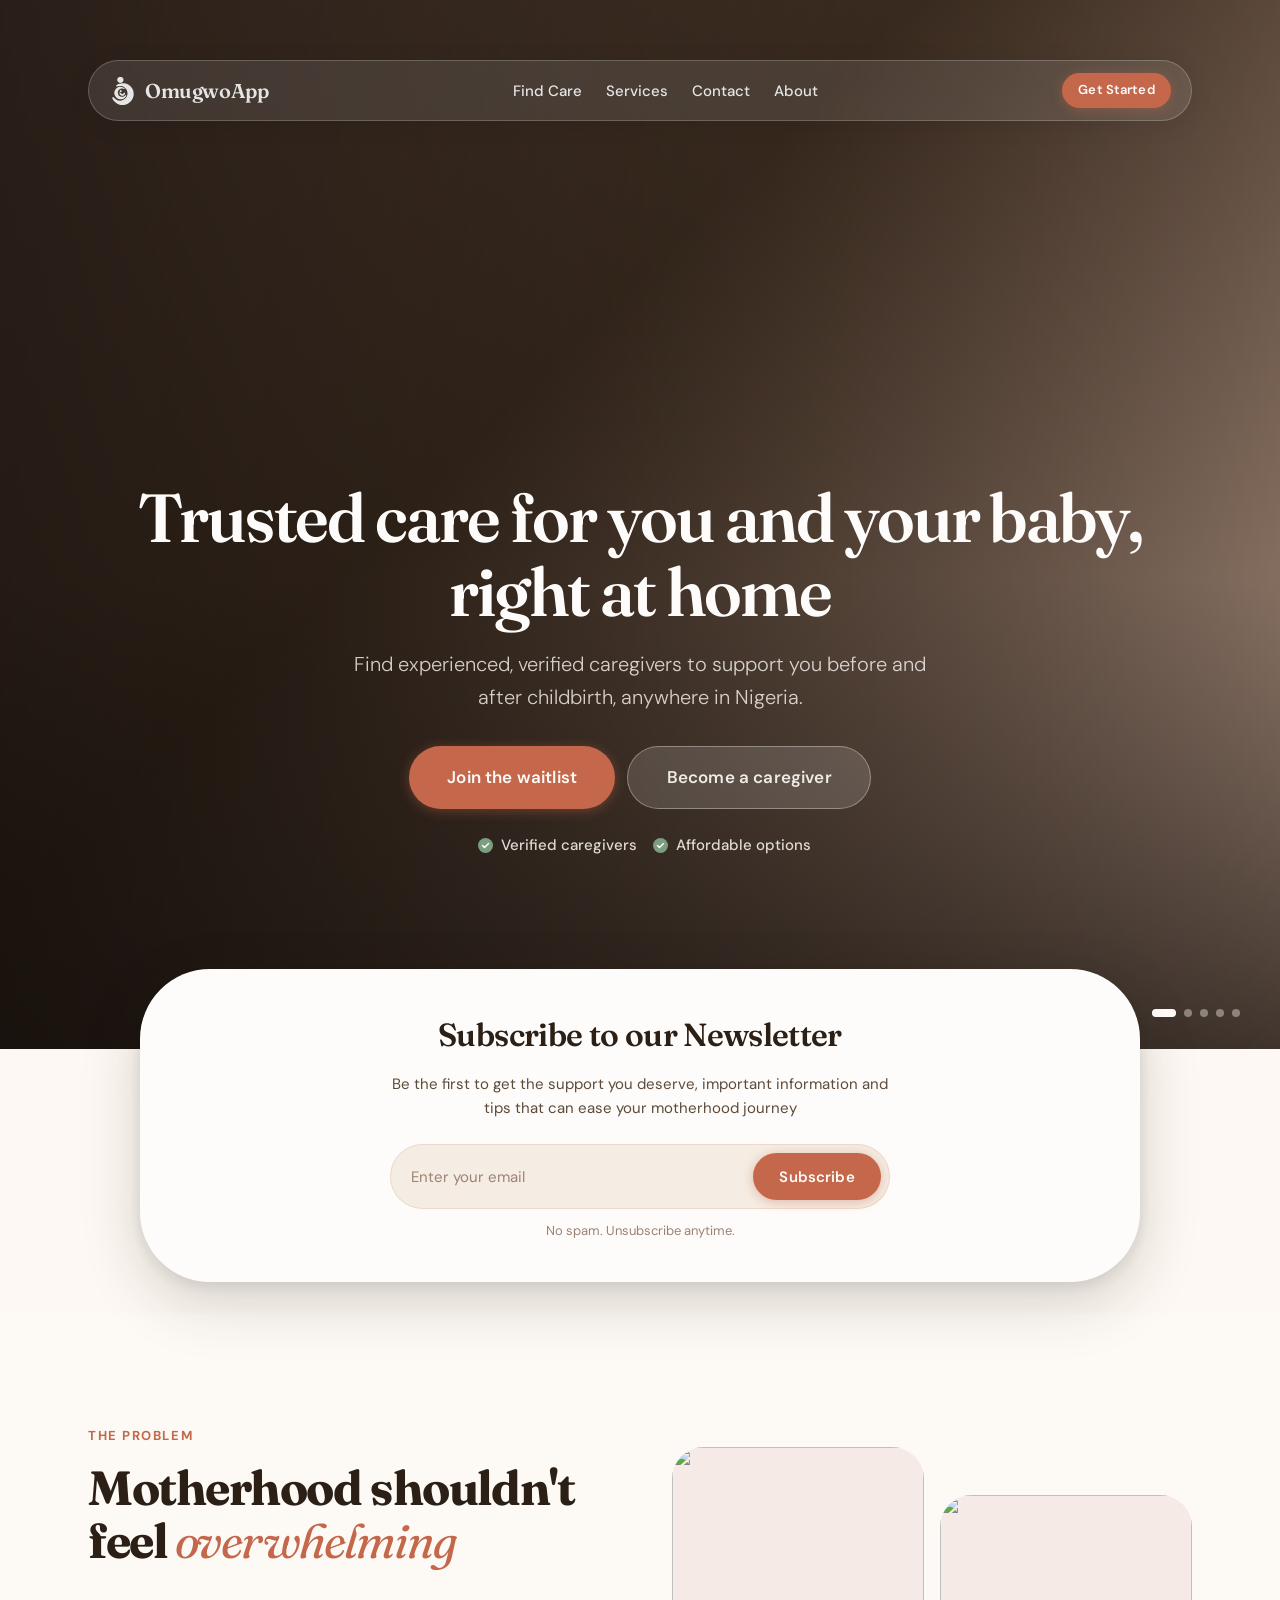
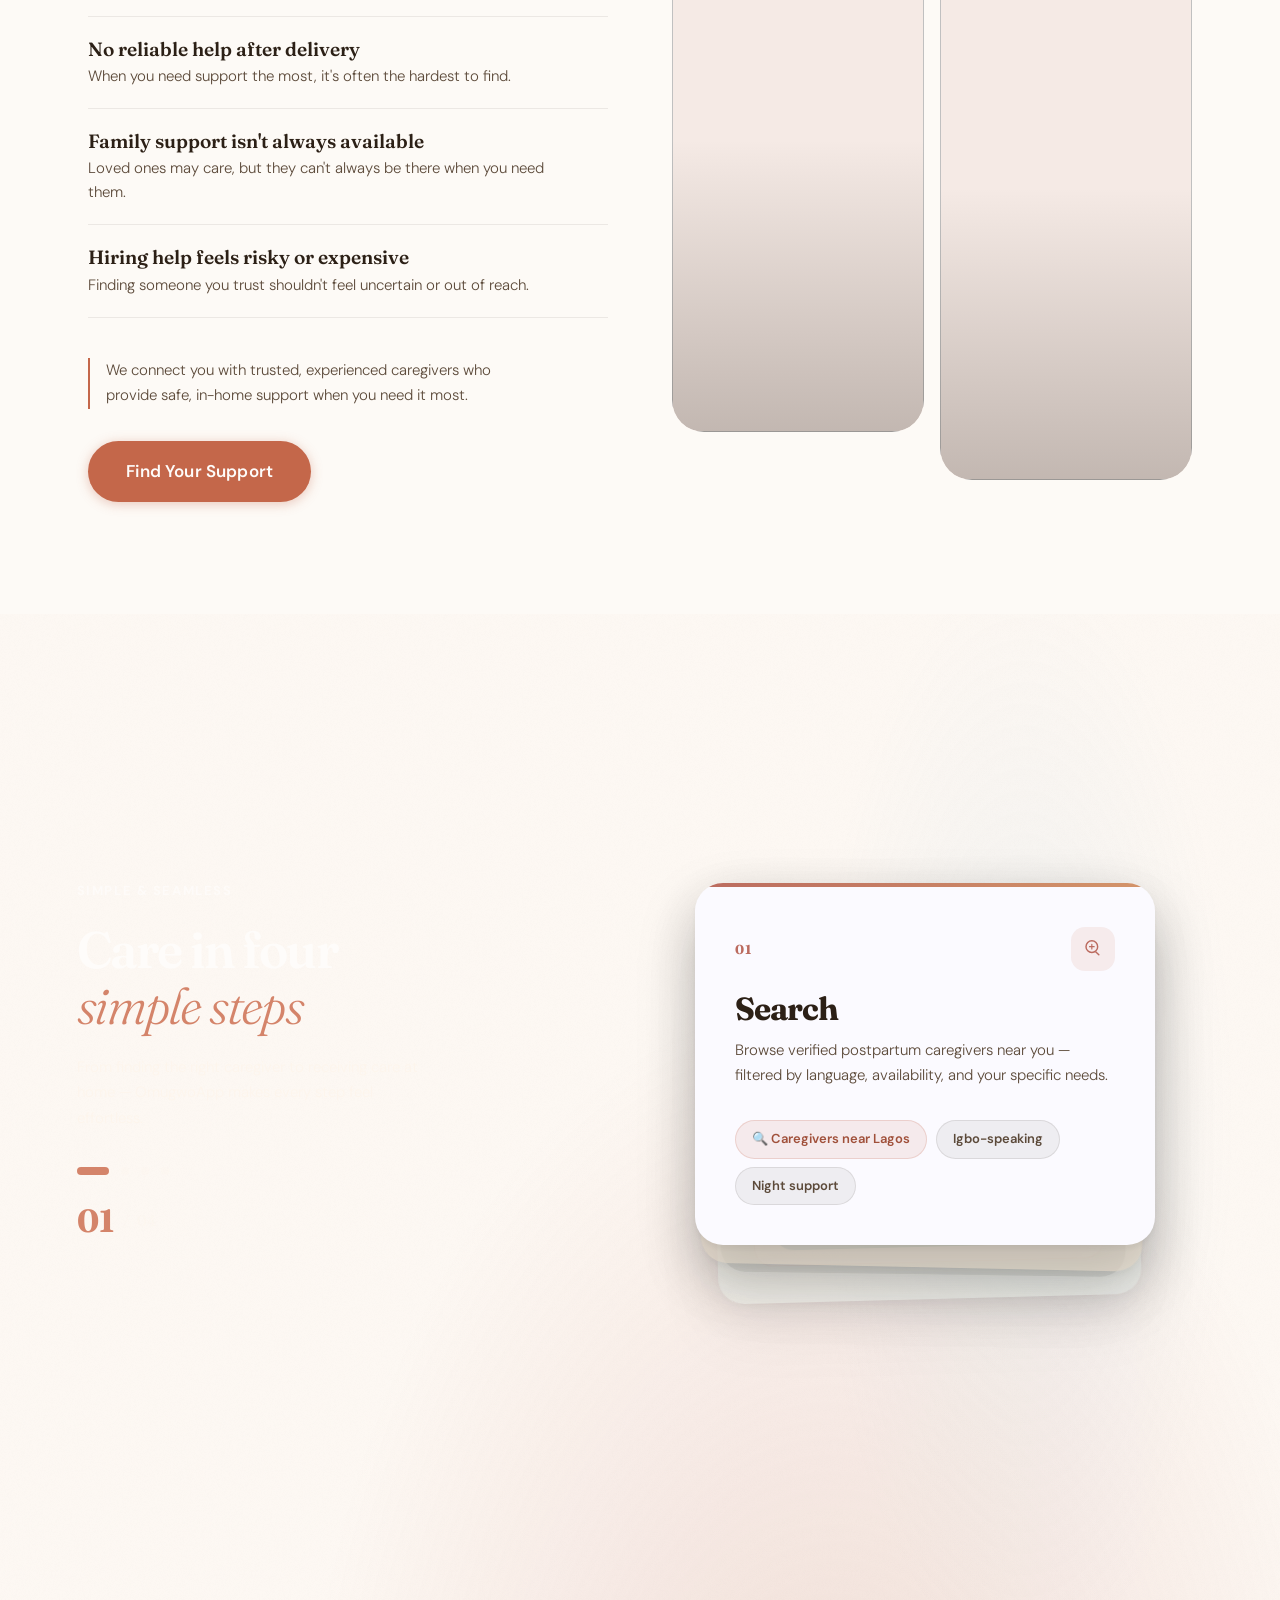
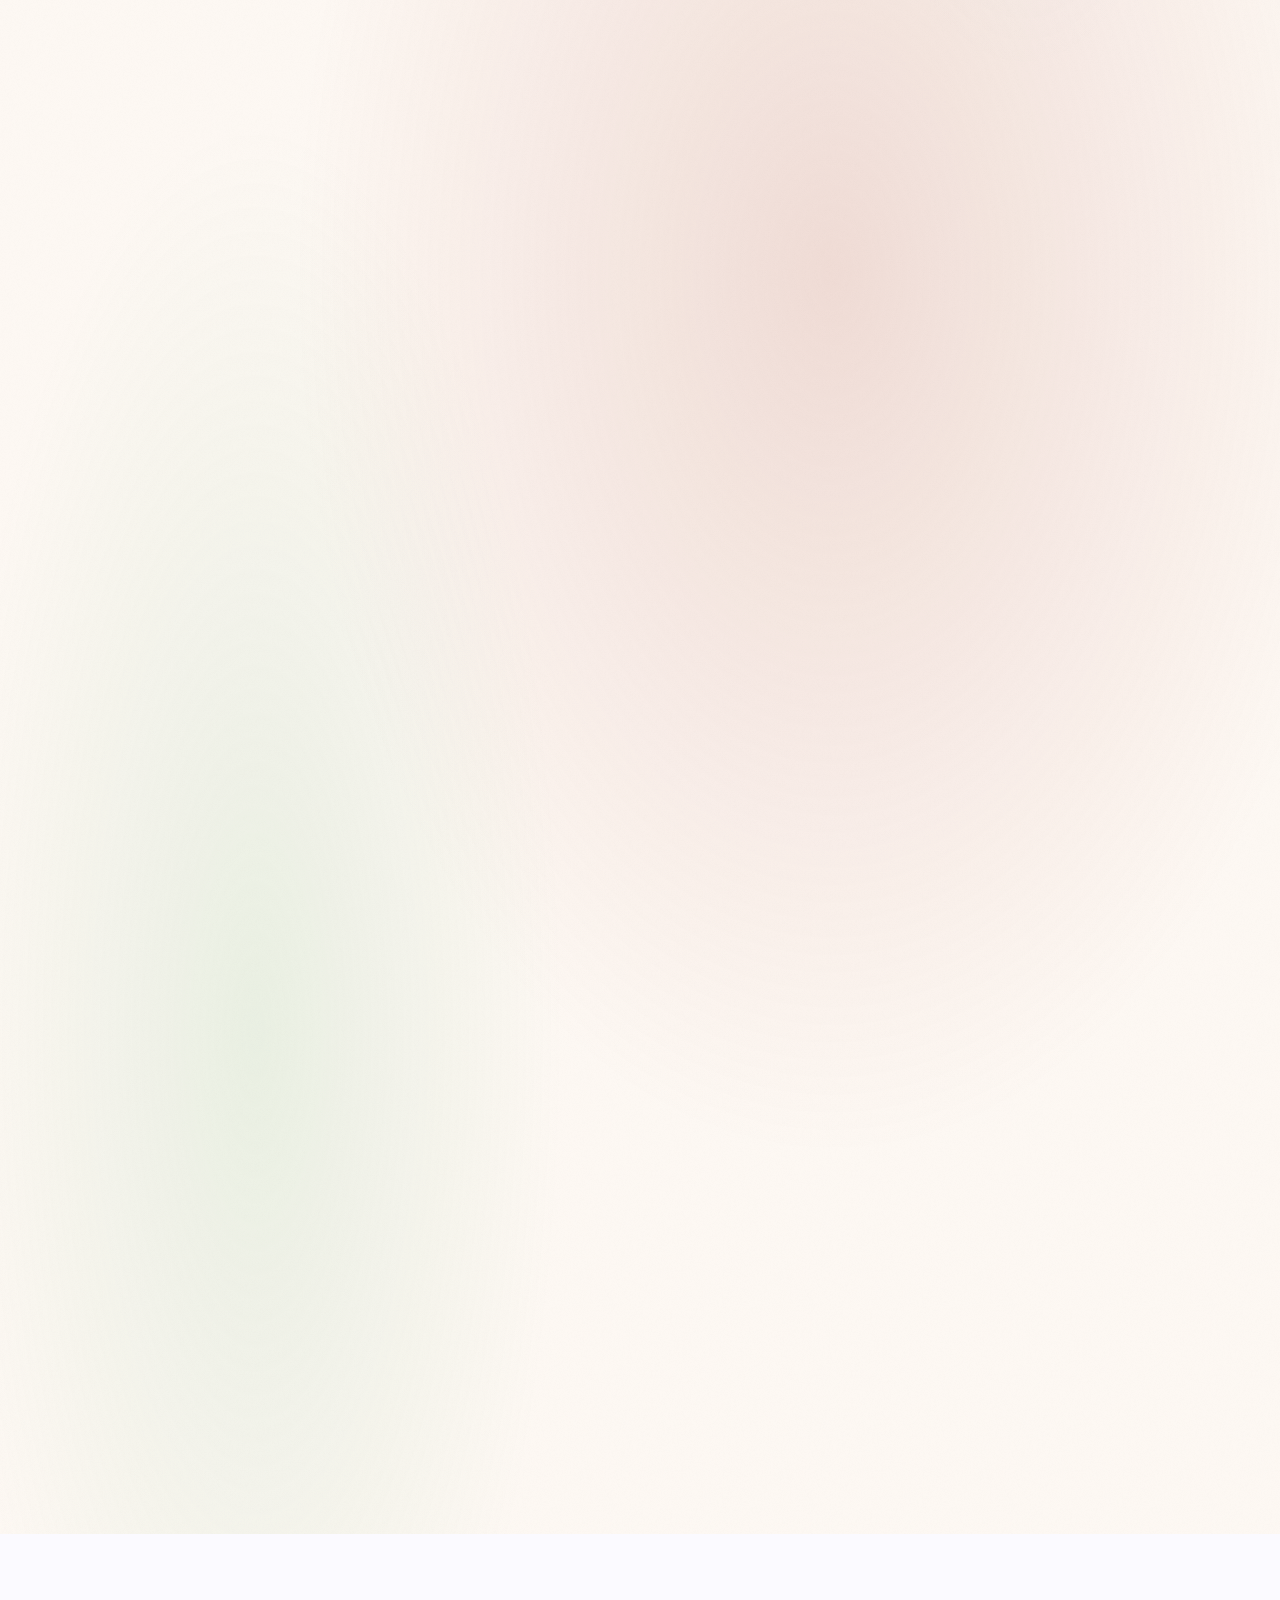
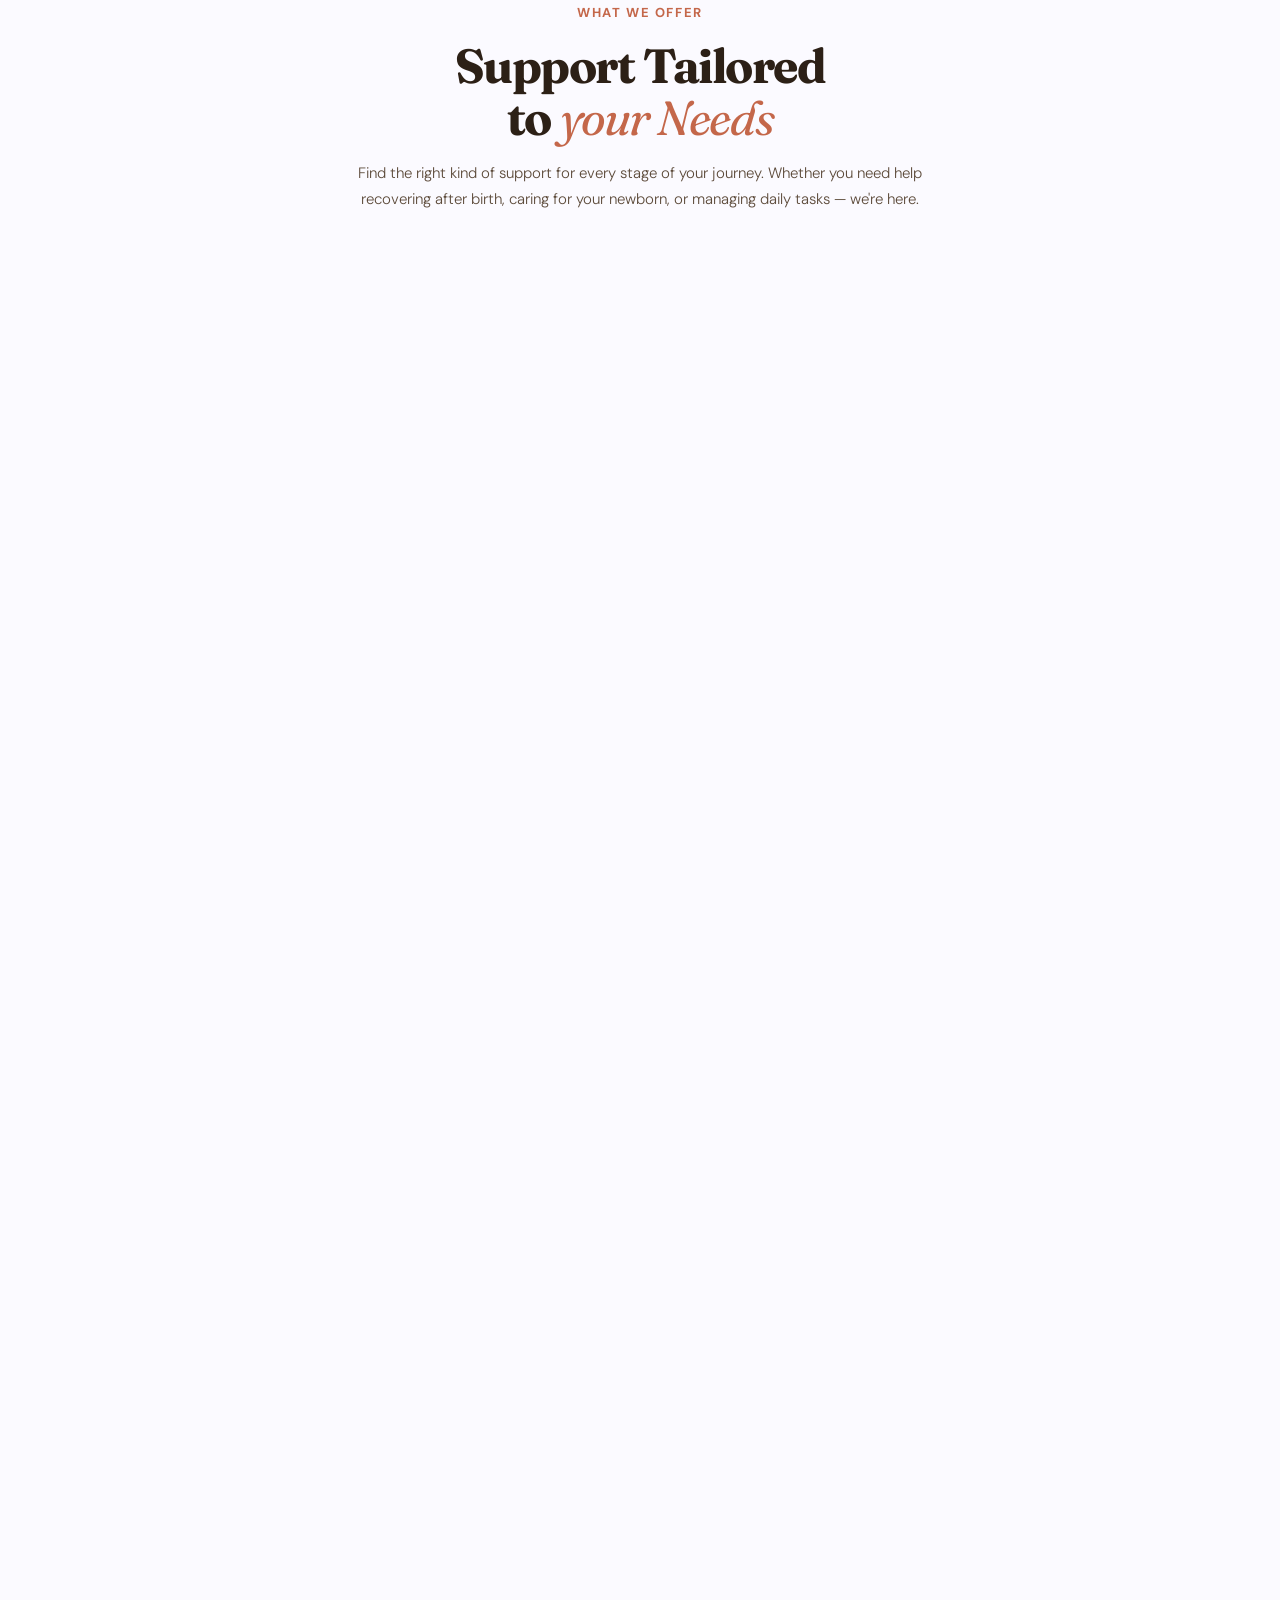
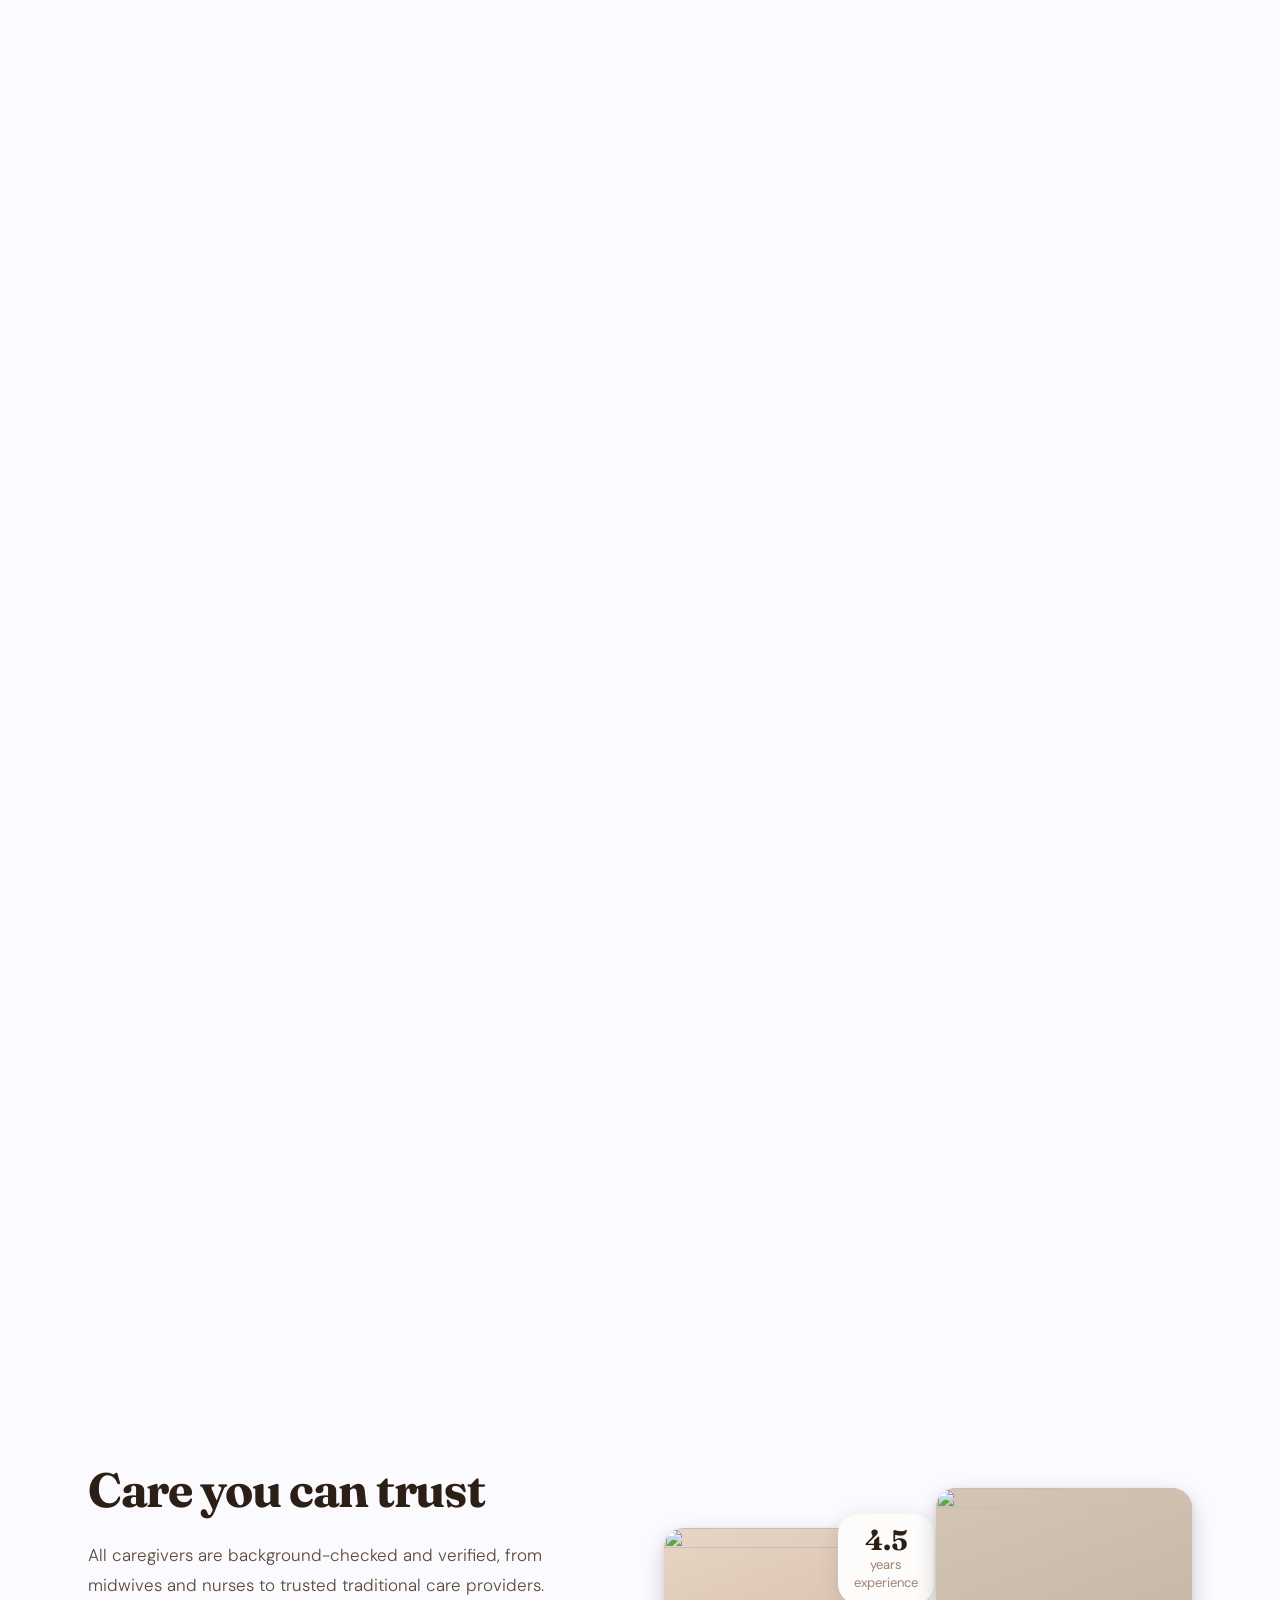
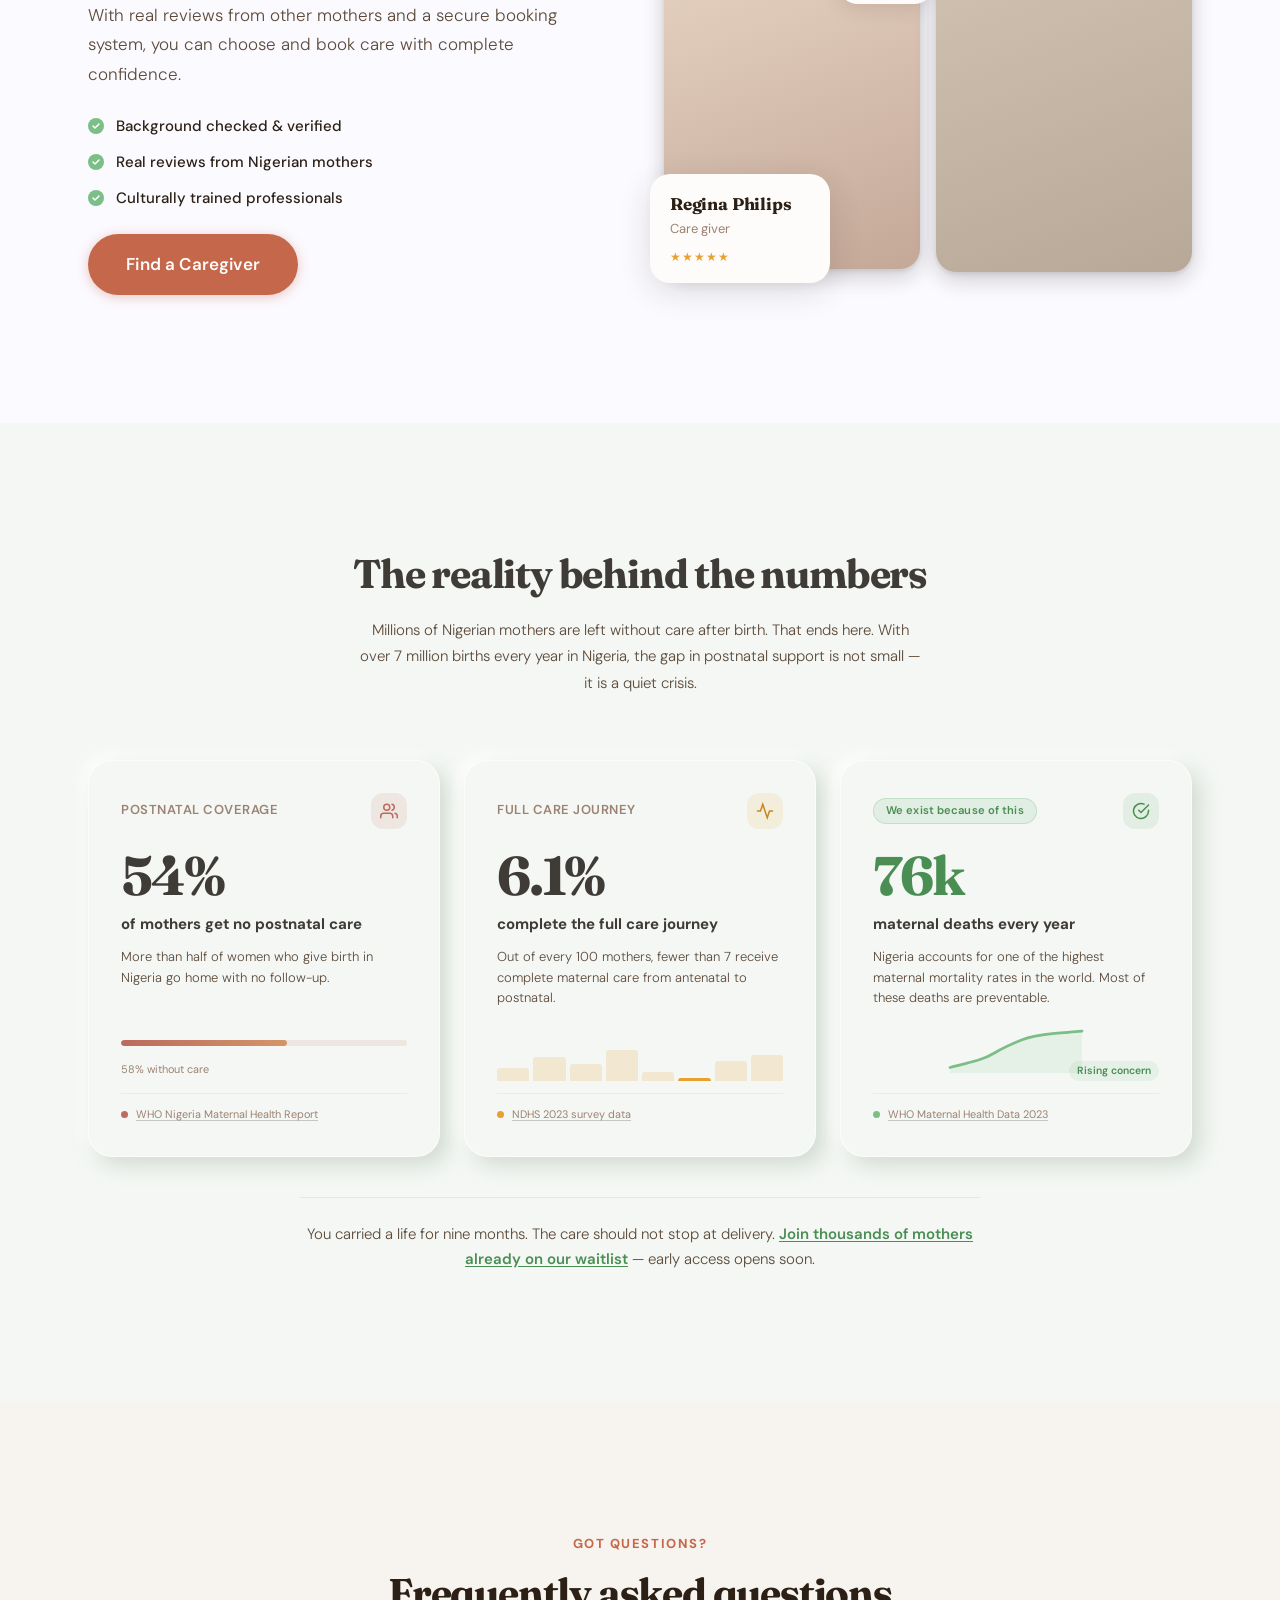
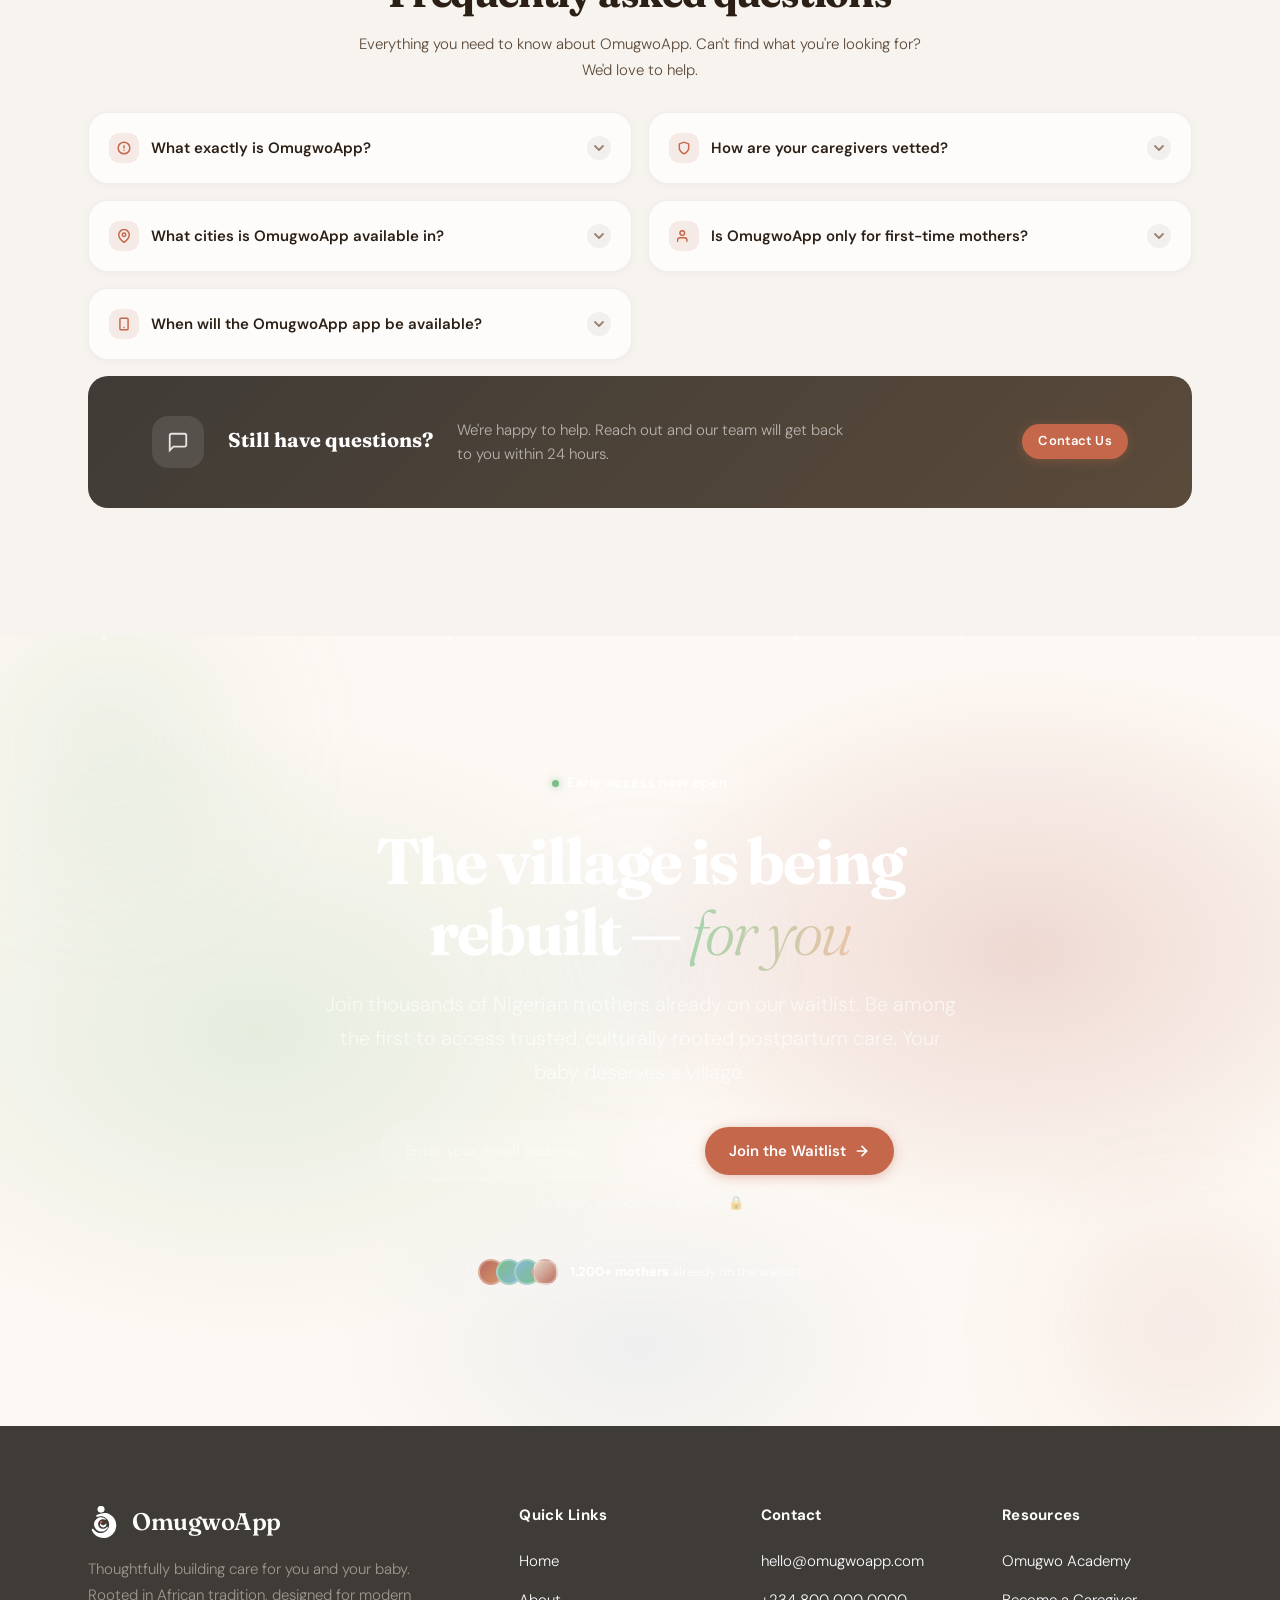
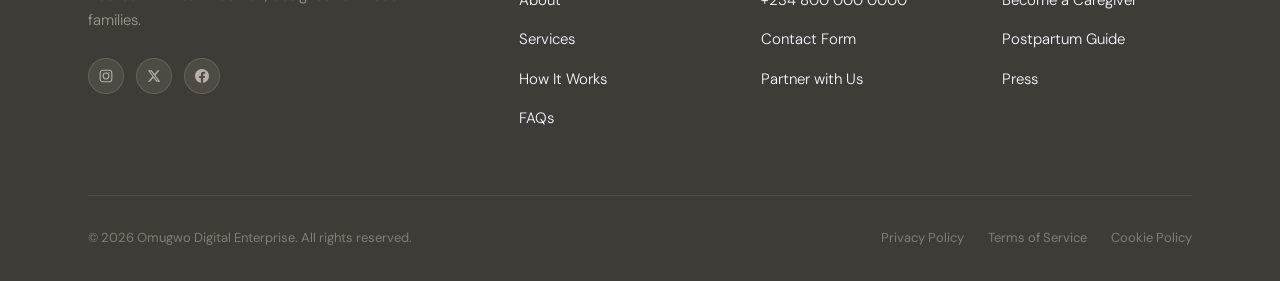
==== commit e1eb1512: "Homepage completed" ====
--- a/index.html
+++ b/index.html
@@ -3,9 +3,10 @@
 <head>
   <meta charset="UTF-8" />
   <meta name="viewport" content="width=device-width, initial-scale=1.0" />
-  <meta name="description" content="Omugwo — Trusted postpartum care for Nigerian mothers. Find screened caregivers, access expert guidance, and receive the support you deserve after birth." />
-  <title>Omugwo — Trusted Postpartum Care, Right at Home</title>
+  <meta name="description" content="OmugwoApp — Trusted postpartum care for Nigerian mothers. Find screened caregivers, access expert guidance, and receive the support you deserve after birth." />
+  <title>OmugwoApp — Trusted Postpartum Care, Right at Home</title>
   <link rel="stylesheet" href="css/style.css" />
+  <link rel="stylesheet" href="css/animations.css" />
   <link rel="icon" type="image/svg+xml" href="assets/logo.svg" />
 </head>
 <body>
@@ -69,9 +70,9 @@
     <div class="container">
       <div class="nav__pill">
 
-        <a href="/" class="nav__logo" aria-label="Omugwo Home">
+        <a href="/" class="nav__logo" aria-label="OmugwoApp Home">
           <img src="assets/logo1.svg" alt="" class="nav__logo-img" width="28" height="28" />
-          <span class="nav__logo-text">Omugwo</span>
+          <span class="nav__logo-text">OmugwoApp</span>
         </a>
 
         <ul class="nav__links" role="list">
@@ -237,7 +238,7 @@
 <!-- ============================================
      HOW IT WORKS — Scroll-driven card stack
      ============================================ -->
-<section class="hiw" id="how-it-works" aria-label="How Omugwo works">
+<section class="hiw" id="how-it-works" aria-label="How OmugwoApp works">
 
   <div class="hiw__sticky-outer">
     <div class="hiw__sticky">
@@ -249,7 +250,7 @@
           Care in four<br><em>simple steps</em>
         </h2>
         <p class="hiw__sub">
-          From finding the right caregiver to receiving care at home — Omugwo makes every step feel effortless.
+          From finding the right caregiver to receiving care at home — OmugwoApp makes every step feel effortless.
         </p>
 
         <!-- Progress dots -->
@@ -387,100 +388,143 @@
 
 
 <!-- ============================================
-     SERVICES SECTION
+     SERVICES SECTION — Sticky scroll reveal
      ============================================ -->
-<section class="services" id="services" aria-label="Our services">
+<section class="svc" id="services" aria-label="Our services">
+
+  <!-- Header scrolls away normally -->
   <div class="container">
-    <div class="services__header">
-      <p class="services__label reveal">What We Offer</p>
-      <h2 class="services__headline reveal reveal-delay-1">
-        A wide range of<br><em>postpartum care</em>
+    <div class="svc__header">
+      <p class="svc__label reveal">What We Offer</p>
+      <h2 class="svc__headline reveal reveal-delay-1">
+        Support Tailored<br>to <em>your Needs</em>
       </h2>
-      <p class="services__subtext reveal reveal-delay-2">
-        Every mother's journey is unique. Omugwo offers a comprehensive suite of services designed to meet you exactly where you are — physically, emotionally, and culturally.
+      <p class="svc__subtext reveal reveal-delay-2">
+        Find the right kind of support for every stage of your journey. Whether you need help recovering after birth, caring for your newborn, or managing daily tasks — we're here.
       </p>
     </div>
-
-    <div class="services__layout">
-      <div class="service-card service-card--featured reveal">
-        <div class="service-card__img img-placeholder" style="aspect-ratio:4/3;background:rgba(160,80,58,0.7);">
-          <span>📸</span><span>Newborn care photo</span>
-        </div>
-        <div class="service-card__body">
-          <div class="service-card__icon" aria-hidden="true">👶</div>
-          <h3 class="service-card__title">Newborn Care</h3>
-          <p class="service-card__text">Expert care for your newborn — bathing, feeding support, sleep routines, and developmental monitoring by trained caregivers who understand Nigerian postpartum traditions.</p>
-        </div>
-      </div>
-
-      <div class="service-card reveal reveal-delay-1">
-        <div class="service-card__img img-placeholder">
-          <span>📸</span><span>Mother support photo</span>
-        </div>
-        <div class="service-card__body">
-          <div class="service-card__icon" aria-hidden="true">🤱</div>
-          <h3 class="service-card__title">Mother Support</h3>
-          <p class="service-card__text">Postpartum recovery support for you — rest, nutrition guidance, emotional wellbeing, and breastfeeding assistance.</p>
-        </div>
-      </div>
-
-      <div class="service-card reveal reveal-delay-2">
-        <div class="service-card__img img-placeholder">
-          <span>📸</span><span>Night care photo</span>
-        </div>
-        <div class="service-card__body">
-          <div class="service-card__icon" aria-hidden="true">🌙</div>
-          <h3 class="service-card__title">Night Support</h3>
-          <p class="service-card__text">Overnight caregivers so you can sleep. Your caregiver handles feeds, settling, and monitoring through the night.</p>
-        </div>
-      </div>
-    </div>
-
-    <div class="services__all-services" aria-label="Additional services">
-      <div class="service-mini reveal">
-        <div class="service-mini__icon" aria-hidden="true">🍲</div>
-        <div>
-          <p class="service-mini__title">Postpartum Nutrition</p>
-          <p class="service-mini__text">Culturally appropriate meal prep and dietary guidance for recovery</p>
-        </div>
-      </div>
-      <div class="service-mini reveal reveal-delay-1">
-        <div class="service-mini__icon" aria-hidden="true">🧠</div>
-        <div>
-          <p class="service-mini__title">Emotional Wellness</p>
-          <p class="service-mini__text">Compassionate support and check-ins for postpartum mental health</p>
-        </div>
-      </div>
-      <div class="service-mini reveal reveal-delay-2">
-        <div class="service-mini__icon" aria-hidden="true">🌿</div>
-        <div>
-          <p class="service-mini__title">Traditional Practices</p>
-          <p class="service-mini__text">Authentic omugwo traditions — binding, herbs, massage, and rituals</p>
-        </div>
-      </div>
-      <div class="service-mini reveal reveal-delay-3">
-        <div class="service-mini__icon" aria-hidden="true">🤝</div>
-        <div>
-          <p class="service-mini__title">Breastfeeding Support</p>
-          <p class="service-mini__text">Guidance and hands-on help for successful breastfeeding journeys</p>
-        </div>
-      </div>
-      <div class="service-mini reveal reveal-delay-4">
-        <div class="service-mini__icon" aria-hidden="true">🏡</div>
-        <div>
-          <p class="service-mini__title">Household Assistance</p>
-          <p class="service-mini__text">Light housekeeping and errands so you can focus on recovery</p>
-        </div>
-      </div>
-      <div class="service-mini reveal reveal-delay-1">
-        <div class="service-mini__icon" aria-hidden="true">📱</div>
-        <div>
-          <p class="service-mini__title">Omugwo Academy</p>
-          <p class="service-mini__text">Training and certification for aspiring postpartum care professionals</p>
-        </div>
-      </div>
-    </div>
-  </div>
+  </div>
+
+  <!-- Sticky scroll zone — tall outer, pinned inner -->
+  <div class="svc__scroll-outer">
+    <div class="svc__scroll-inner">
+      <div class="container">
+        <div class="svc__body">
+
+          <!-- Left service cards -->
+          <div class="svc__col svc__col--left">
+
+            <div class="svc-card" data-svc-index="1" style="--float-delay:0s; --float-duration:5.5s;">
+              <div class="svc-card__icon-wrap" style="--icon-bg:#FDE8E4; --icon-color:#BB6B5F;">
+                <svg width="26" height="26" viewBox="0 0 24 24" fill="none" aria-hidden="true">
+                  <circle cx="12" cy="12" r="9" stroke="currentColor" stroke-width="1.8"/>
+                  <path d="M12 7v5l3 2" stroke="currentColor" stroke-width="1.8" stroke-linecap="round" stroke-linejoin="round"/>
+                  <circle cx="18.5" cy="5.5" r="2.5" fill="currentColor" opacity="0.25"/>
+                  <path d="M17.5 4.8c0-.6.4-1 1-1s1 .4 1 1-.4.8-1 .8" stroke="currentColor" stroke-width="1.2" stroke-linecap="round"/>
+                </svg>
+              </div>
+              <div class="svc-card__body">
+                <h3 class="svc-card__title">Newborn care</h3>
+                <p class="svc-card__text">Gentle, expert care to keep your baby safe, healthy, and nurtured.</p>
+              </div>
+            </div>
+
+            <div class="svc-card" data-svc-index="3" style="--float-delay:1.2s; --float-duration:6.5s;">
+              <div class="svc-card__icon-wrap" style="--icon-bg:#E8F3EC; --icon-color:#7BBE87;">
+                <svg width="26" height="26" viewBox="0 0 24 24" fill="none" aria-hidden="true">
+                  <path d="M21 12.79A9 9 0 1 1 11.21 3 7 7 0 0 0 21 12.79z" stroke="currentColor" stroke-width="1.8" stroke-linecap="round" stroke-linejoin="round"/>
+                </svg>
+              </div>
+              <div class="svc-card__body">
+                <h3 class="svc-card__title">Night support</h3>
+                <p class="svc-card__text">Overnight assistance so you can rest while your baby is cared for.</p>
+              </div>
+            </div>
+
+            <div class="svc-card" data-svc-index="5" style="--float-delay:0.6s; --float-duration:7s;">
+              <div class="svc-card__icon-wrap" style="--icon-bg:#EAF0F8; --icon-color:#88B7D5;">
+                <svg width="26" height="26" viewBox="0 0 24 24" fill="none" aria-hidden="true">
+                  <path d="M3 10.5L12 3l9 7.5V20a1 1 0 0 1-1 1H5a1 1 0 0 1-1-1V10.5z" stroke="currentColor" stroke-width="1.8" stroke-linejoin="round"/>
+                  <circle cx="9"  cy="16" r="1" fill="currentColor"/>
+                  <circle cx="12" cy="16" r="1" fill="currentColor"/>
+                  <circle cx="15" cy="16" r="1" fill="currentColor"/>
+                </svg>
+              </div>
+              <div class="svc-card__body">
+                <h3 class="svc-card__title">Household help</h3>
+                <p class="svc-card__text">Light home support to ease your daily routine and reduce stress.</p>
+              </div>
+            </div>
+
+          </div>
+
+          <!-- Centre image -->
+          <div class="svc__centre" data-svc-index="0">
+            <div class="svc__img-wrap">
+              <!--
+                Replace with: <img src="images/services-centre.jpg" alt="Mother holding newborn" class="svc__img" />
+              -->
+              <div class="svc__img img-placeholder">
+                <img src="images/service2.jpg" alt="Mother holding newborn" class="svc__img" />
+              </div>
+              <div class="svc__badge svc__badge--top" aria-hidden="true">
+                <span class="svc__badge-num">50+</span>
+                <span class="svc__badge-label">Mothers are receiving support</span>
+              </div>
+              <div class="svc__badge svc__badge--bottom" aria-hidden="true">
+                <span class="svc__badge-dot"></span>
+                <span class="svc__badge-label">Verified caregivers</span>
+              </div>
+            </div>
+          </div>
+
+          <!-- Right service cards -->
+          <div class="svc__col svc__col--right">
+
+            <div class="svc-card" data-svc-index="2" style="--float-delay:0.4s; --float-duration:6s;">
+              <div class="svc-card__icon-wrap" style="--icon-bg:#FDE8E4; --icon-color:#BB6B5F;">
+                <svg width="26" height="26" viewBox="0 0 24 24" fill="none" aria-hidden="true">
+                  <circle cx="12" cy="4.5" r="2" fill="currentColor"/>
+                  <path d="M12 7.5c-2 0-3.5 1.2-3.5 3v1.5c0 2.5 1.5 4.5 3.5 5s3.5-2 3.5-4.5V10.5c0-1.8-1.5-3-3.5-3z" fill="currentColor" opacity="0.85"/>
+                  <path d="M9.5 16.5 8.5 21M14.5 16.5 15.5 21" stroke="currentColor" stroke-width="1.6" stroke-linecap="round"/>
+                </svg>
+              </div>
+              <div class="svc-card__body">
+                <h3 class="svc-card__title">Postpartum care</h3>
+                <p class="svc-card__text">Support for recovery, comfort, and emotional well-being after birth.</p>
+              </div>
+            </div>
+
+            <div class="svc-card" data-svc-index="4" style="--float-delay:1.8s; --float-duration:5.8s;">
+              <div class="svc-card__icon-wrap" style="--icon-bg:#E8F3EC; --icon-color:#7BBE87;">
+                <svg width="26" height="26" viewBox="0 0 24 24" fill="none" aria-hidden="true">
+                  <circle cx="12" cy="3.5" r="2" fill="currentColor"/>
+                  <path d="M9 7.5c0 0-1.5 1-1.5 3.5v3h9V11c0-2.5-1.5-3.5-1.5-3.5H9z" fill="currentColor" opacity="0.8"/>
+                  <circle cx="16.5" cy="11" r="2" fill="currentColor" opacity="0.6"/>
+                  <path d="M16 14c-1 1-3 1.5-5 1" stroke="currentColor" stroke-width="1.5" stroke-linecap="round"/>
+                </svg>
+              </div>
+              <div class="svc-card__body">
+                <h3 class="svc-card__title">Breastfeeding assistance</h3>
+                <p class="svc-card__text">Guidance and support to help you breastfeed with confidence.</p>
+              </div>
+            </div>
+
+            <!-- CTA card -->
+            <div class="svc-card svc-card--cta" data-svc-index="6" style="--float-delay:0.9s; --float-duration:6.2s;">
+              <a href="#get-started" class="svc-card__cta-link">
+                <span class="svc-card__cta-text">Explore our services</span>
+                <span class="svc-card__cta-arrow" aria-hidden="true">→</span>
+              </a>
+            </div>
+
+          </div>
+
+        </div>
+      </div>
+    </div>
+  </div>
+
 </section>
 
 
@@ -490,51 +534,81 @@
 <section class="trust" aria-label="Care you can trust">
   <div class="container">
     <div class="trust__inner">
-      <div>
-        <p class="trust__label reveal">Care You Can Trust</p>
-        <h2 class="trust__headline reveal reveal-delay-1">
-          Here for you,<br><em>every step</em><br>of the way
+
+      <!-- Left: text -->
+      <div class="trust__left">
+        <h2 class="trust__headline reveal">
+          Care you can trust
         </h2>
-        <p class="trust__text reveal reveal-delay-2">
-          Every Omugwo caregiver goes through thorough background checks, professional training, and cultural competency assessments. We don't just match you with someone — we match you with the right person.
+        <p class="trust__text reveal reveal-delay-1">
+          All caregivers are background-checked and verified, from midwives and nurses to trusted traditional care providers. With real reviews from other mothers and a secure booking system, you can choose and book care with complete confidence.
         </p>
-
-        <ul class="trust__qualities reveal reveal-delay-3" role="list">
-          <li class="trust__quality">
-            <div class="trust__quality-dot" aria-hidden="true"></div>
-            <p class="trust__quality-text"><strong>The Omugwo App booking is made</strong> — Our platform carefully matches you based on location, availability, language, and your specific care needs.</p>
-          </li>
-          <li class="trust__quality">
-            <div class="trust__quality-dot" aria-hidden="true"></div>
-            <p class="trust__quality-text"><strong>The Omugwo caregiver arrives</strong> — Trained, vetted, and briefed on your preferences. Ready to care from day one.</p>
-          </li>
-          <li class="trust__quality">
-            <div class="trust__quality-dot" aria-hidden="true"></div>
-            <p class="trust__quality-text"><strong>Postpartum guidance, support in your language</strong> — We support Yoruba, Igbo, Hausa, and Pidgin-speaking families across Nigeria.</p>
-          </li>
-          <li class="trust__quality">
-            <div class="trust__quality-dot" aria-hidden="true"></div>
-            <p class="trust__quality-text"><strong>Cultural care you can count on</strong> — Our caregivers understand and respect your traditions, practices, and family values.</p>
-          </li>
-        </ul>
-
-        <div class="reveal" style="margin-top:2.5rem;">
+        <div class="trust__checks reveal reveal-delay-2">
+          <div class="trust__check">
+            <span class="trust__check-icon" aria-hidden="true">
+              <svg width="16" height="16" viewBox="0 0 16 16" fill="none"><circle cx="8" cy="8" r="8" fill="#7BBE87"/><path d="M5 8l2 2 4-4" stroke="#fff" stroke-width="1.5" stroke-linecap="round" stroke-linejoin="round"/></svg>
+            </span>
+            Background checked &amp; verified
+          </div>
+          <div class="trust__check">
+            <span class="trust__check-icon" aria-hidden="true">
+              <svg width="16" height="16" viewBox="0 0 16 16" fill="none"><circle cx="8" cy="8" r="8" fill="#7BBE87"/><path d="M5 8l2 2 4-4" stroke="#fff" stroke-width="1.5" stroke-linecap="round" stroke-linejoin="round"/></svg>
+            </span>
+            Real reviews from Nigerian mothers
+          </div>
+          <div class="trust__check">
+            <span class="trust__check-icon" aria-hidden="true">
+              <svg width="16" height="16" viewBox="0 0 16 16" fill="none"><circle cx="8" cy="8" r="8" fill="#7BBE87"/><path d="M5 8l2 2 4-4" stroke="#fff" stroke-width="1.5" stroke-linecap="round" stroke-linejoin="round"/></svg>
+            </span>
+            Culturally trained professionals
+          </div>
+        </div>
+        <div class="reveal reveal-delay-3">
           <a href="#get-started" class="btn btn--primary btn--lg">Find a Caregiver</a>
         </div>
       </div>
 
-      <div class="trust__image-grid" aria-hidden="true">
-        <div class="trust__img trust__img--tall img-placeholder">
-          <span>📸</span><span>Caregiver with newborn</span>
-        </div>
-        <div class="trust__img trust__img--wide img-placeholder">
-          <span>📸</span><span>Mother resting</span>
-        </div>
-        <div class="trust__quote-card">
-          <p class="trust__quote-text">"Omugwo gave me the village I thought I had lost. My caregiver was my peace in those first weeks."</p>
-          <p class="trust__quote-author">— Chioma A., Lagos (Beta User)</p>
-        </div>
-      </div>
+      <!-- Right: two staggered portrait photos with floating cards -->
+      <div class="trust__photos" aria-hidden="true">
+
+        <!-- Image 1: tall, caregiver portrait — slightly lower -->
+        <div class="trust__photo-wrap trust__photo-wrap--1 reveal">
+          <!--
+            Replace with: <img src="images/trust-caregiver.jpg" alt="" class="trust__photo" />
+            Ideal: close portrait of a smiling caregiver, warm neutral background
+          -->
+          <div class="trust__photo img-placeholder">
+            <img src="images/problem-2.png" alt="" class="trust__photo" />
+          </div>
+
+          <!-- Experience badge — top right corner -->
+          <div class="trust__badge trust__badge--exp">
+            <span class="trust__badge-num">4.5</span>
+            <span class="trust__badge-line">years</span>
+            <span class="trust__badge-line">experience</span>
+          </div>
+
+          <!-- Name card — bottom -->
+          <div class="trust__name-card">
+            <p class="trust__name-card-name">Regina Philips</p>
+            <p class="trust__name-card-role">Care giver</p>
+            <div class="trust__name-card-stars" aria-label="5 stars">★★★★★</div>
+          </div>
+        </div>
+
+        <!-- Image 2: shorter, mother portrait — slightly higher, offset right -->
+        <div class="trust__photo-wrap trust__photo-wrap--2 reveal reveal-delay-1">
+          <!--
+            Replace with: <img src="images/trust-mother.jpg" alt="" class="trust__photo" />
+            Ideal: mother with newborn, warm bedroom/home setting
+          -->
+          <div class="trust__photo img-placeholder" style="background: linear-gradient(160deg, #D4C5B5, #B8A898);">
+            <img src="images/motherandchild4.jpg" alt="" class="trust__photo" />
+          </div>
+        </div>
+
+      </div>
+
     </div>
   </div>
 </section>
@@ -545,34 +619,106 @@
      ============================================ -->
 <section class="stats" aria-label="The reality behind the numbers">
   <div class="container">
+
     <div class="stats__header">
-      <p class="stats__label reveal">The Reality Behind the Numbers</p>
-      <h2 class="stats__headline reveal reveal-delay-1">
-        The postpartum care gap in Nigeria is urgent — and it's why we exist
-      </h2>
-    </div>
-
-    <div class="stats__grid" role="list">
-      <div class="stat-item reveal" role="listitem">
-        <div class="stat-item__number"><span data-target="38" data-suffix="%">0%</span></div>
-        <p class="stat-item__label">of mothers lack adequate postpartum support</p>
-        <p class="stat-item__sub">In urban Nigerian households, nearly 4 in 10 new mothers have no consistent postpartum care</p>
-      </div>
-      <div class="stat-item reveal reveal-delay-1" role="listitem">
-        <div class="stat-item__number"><span data-target="6.5" data-suffix="%">0%</span></div>
-        <p class="stat-item__label">postpartum complication rate</p>
-        <p class="stat-item__sub">Many complications are preventable with proper professional support in the first 6 weeks</p>
-      </div>
-      <div class="stat-item reveal reveal-delay-2" role="listitem">
-        <div class="stat-item__number"><span data-target="81" data-prefix="&#8358;" data-suffix="k">&#8358;0</span></div>
-        <p class="stat-item__label">average cost per readmission</p>
-        <p class="stat-item__sub">Preventable readmissions cost families more than quality postpartum care would have</p>
-      </div>
-    </div>
-
-    <p class="stats__source reveal">
-      Sources: <a href="#" target="_blank" rel="noopener">WHO Maternal Health Report 2023</a>, <a href="#" target="_blank" rel="noopener">NIMR Nigeria Postpartum Study</a> — Update with your specific data sources
+      <h2 class="stats__headline reveal">The reality behind the numbers</h2>
+      <p class="stats__intro reveal reveal-delay-1">
+        Millions of Nigerian mothers are left without care after birth. That ends here. With over 7 million births every year in Nigeria, the gap in postnatal support is not small — it is a quiet crisis.
+      </p>
+    </div>
+
+    <div class="stats__grid">
+
+      <!-- Card 1 — big stat, progress bar widget -->
+      <div class="stat-card stat-card--coral reveal" role="listitem">
+        <div class="stat-card__top">
+          <span class="stat-card__tag">Postnatal coverage</span>
+          <span class="stat-card__icon stat-card__icon--coral" aria-hidden="true">
+            <svg width="18" height="18" viewBox="0 0 24 24" fill="none" stroke="currentColor" stroke-width="2" stroke-linecap="round"><path d="M17 21v-2a4 4 0 0 0-4-4H5a4 4 0 0 0-4 4v2"/><circle cx="9" cy="7" r="4"/><path d="M23 21v-2a4 4 0 0 0-3-3.87"/><path d="M16 3.13a4 4 0 0 1 0 7.75"/></svg>
+          </span>
+        </div>
+        <div class="stat-card__number">
+          <span data-target="58" data-suffix="%">0%</span>
+        </div>
+        <p class="stat-card__label">of mothers get no postnatal care</p>
+        <p class="stat-card__sub">More than half of women who give birth in Nigeria go home with no follow-up.</p>
+        <!-- Progress bar widget -->
+        <div class="stat-card__bar-wrap" aria-hidden="true">
+          <div class="stat-card__bar-track">
+            <div class="stat-card__bar stat-card__bar--coral" data-width="58"></div>
+          </div>
+          <span class="stat-card__bar-label">58% without care</span>
+        </div>
+        <div class="stat-card__source">
+          <span class="stat-card__source-dot" style="background:#BB6B5F;"></span>
+          <a href="https://www.who.int/publications/i/item/9789240068759" target="_blank" rel="noopener" class="stat-card__source-link">WHO Nigeria Maternal Health Report</a>
+        </div>
+      </div>
+
+      <!-- Card 2 — middle stat, ring chart feel -->
+      <div class="stat-card stat-card--amber reveal reveal-delay-1" role="listitem">
+        <div class="stat-card__top">
+          <span class="stat-card__tag">Full care journey</span>
+          <span class="stat-card__icon stat-card__icon--amber" aria-hidden="true">
+            <svg width="18" height="18" viewBox="0 0 24 24" fill="none" stroke="currentColor" stroke-width="2" stroke-linecap="round"><polyline points="22 12 18 12 15 21 9 3 6 12 2 12"/></svg>
+          </span>
+        </div>
+        <div class="stat-card__number">
+          <span data-target="6.5" data-suffix="%">0%</span>
+        </div>
+        <p class="stat-card__label">complete the full care journey</p>
+        <p class="stat-card__sub">Out of every 100 mothers, fewer than 7 receive complete maternal care from antenatal to postnatal.</p>
+        <!-- Mini bar chart widget -->
+        <div class="stat-card__mini-bars" aria-hidden="true">
+          <div class="stat-card__mini-bar" style="height:30%;"></div>
+          <div class="stat-card__mini-bar" style="height:55%;"></div>
+          <div class="stat-card__mini-bar" style="height:40%;"></div>
+          <div class="stat-card__mini-bar" style="height:70%;"></div>
+          <div class="stat-card__mini-bar" style="height:20%;"></div>
+          <div class="stat-card__mini-bar stat-card__mini-bar--active" style="height:6.5%;"></div>
+          <div class="stat-card__mini-bar" style="height:45%;"></div>
+          <div class="stat-card__mini-bar" style="height:60%;"></div>
+        </div>
+        <div class="stat-card__source">
+          <span class="stat-card__source-dot" style="background:#E8A030;"></span>
+          <a href="https://dhsprogram.com/publications/publication-fr359-dhs-final-reports.cfm" target="_blank" rel="noopener" class="stat-card__source-link">NDHS 2023 survey data</a>
+        </div>
+      </div>
+
+      <!-- Card 3 — green accent, "We exist because of this" badge -->
+      <div class="stat-card stat-card--sage reveal reveal-delay-2" role="listitem">
+        <div class="stat-card__top">
+          <span class="stat-card__tag stat-card__tag--sage">We exist because of this</span>
+          <span class="stat-card__icon stat-card__icon--sage" aria-hidden="true">
+            <svg width="18" height="18" viewBox="0 0 24 24" fill="none" stroke="currentColor" stroke-width="2" stroke-linecap="round"><path d="M22 11.08V12a10 10 0 1 1-5.93-9.14"/><polyline points="22 4 12 14.01 9 11.01"/></svg>
+          </span>
+        </div>
+        <div class="stat-card__number stat-card__number--sage">
+          <span data-target="82" data-suffix="k">0k</span>
+        </div>
+        <p class="stat-card__label">maternal deaths every year</p>
+        <p class="stat-card__sub">Nigeria accounts for one of the highest maternal mortality rates in the world. Most of these deaths are preventable.</p>
+        <!-- Trend line widget -->
+        <div class="stat-card__trend" aria-hidden="true">
+          <svg viewBox="0 0 120 40" fill="none" xmlns="http://www.w3.org/2000/svg" class="stat-card__trend-svg">
+            <path d="M0 35 C20 30, 30 28, 40 22 C50 16, 55 14, 65 10 C75 6, 85 5, 95 4 C105 3, 110 3, 120 2" stroke="#7BBE87" stroke-width="2.5" stroke-linecap="round" fill="none"/>
+            <path d="M0 35 C20 30, 30 28, 40 22 C50 16, 55 14, 65 10 C75 6, 85 5, 95 4 C105 3, 110 3, 120 2 L120 40 L0 40Z" fill="rgba(123,190,135,0.12)"/>
+          </svg>
+          <span class="stat-card__trend-label">Rising concern</span>
+        </div>
+        <div class="stat-card__source">
+          <span class="stat-card__source-dot" style="background:#7BBE87;"></span>
+          <a href="https://www.who.int/data/gho/data/themes/maternal-and-reproductive-health" target="_blank" rel="noopener" class="stat-card__source-link">WHO Maternal Health Data 2023</a>
+        </div>
+      </div>
+
+    </div>
+
+    <!-- Closing statement -->
+    <p class="stats__closing reveal">
+      You carried a life for nine months. The care should not stop at delivery. <a href="#waitlist">Join thousands of mothers already on our waitlist</a> — early access opens soon.
     </p>
+
   </div>
 </section>
 
@@ -582,72 +728,100 @@
      ============================================ -->
 <section class="faq" id="faq" aria-label="Frequently asked questions">
   <div class="container">
-    <div class="faq__inner">
-
-      <div class="faq__sticky">
-        <p class="faq__label reveal">Got Questions?</p>
-        <h2 class="faq__headline reveal reveal-delay-1">Frequently Asked Questions</h2>
-        <p class="faq__intro reveal reveal-delay-2">
-          Everything you need to know about Omugwo care. Can't find your answer? Reach out — we'd love to help.
-        </p>
-        <div class="reveal reveal-delay-3">
-          <a href="#contact" class="btn btn--outline">Contact Us</a>
-        </div>
-      </div>
-
-      <div class="faq__list" role="list">
-
-        <div class="faq__item reveal" role="listitem">
-          <button class="faq__question" aria-expanded="false">
-            What exactly is Omugwo?
-            <span class="faq__chevron" aria-hidden="true"><svg width="10" height="6" viewBox="0 0 10 6" fill="none"><path d="M1 1L5 5L9 1" stroke="currentColor" stroke-width="1.5" stroke-linecap="round" stroke-linejoin="round"/></svg></span>
-          </button>
-          <div class="faq__answer"><div class="faq__answer-inner">
-            <p>Omugwo is a marketplace platform that connects new mothers and families in Nigeria with vetted, trained postpartum caregivers. Drawing from the traditional Igbo practice of "omugwo" — where family comes to support a new mother — we modernize and formalize that care for today's families.</p>
-          </div></div>
-        </div>
-
-        <div class="faq__item reveal reveal-delay-1" role="listitem">
-          <button class="faq__question" aria-expanded="false">
-            How are your caregivers vetted?
-            <span class="faq__chevron" aria-hidden="true"><svg width="10" height="6" viewBox="0 0 10 6" fill="none"><path d="M1 1L5 5L9 1" stroke="currentColor" stroke-width="1.5" stroke-linecap="round" stroke-linejoin="round"/></svg></span>
-          </button>
-          <div class="faq__answer"><div class="faq__answer-inner">
-            <p>All Omugwo caregivers undergo background checks, identity verification, health screenings, and complete our Omugwo Academy training programme. We assess cultural competency, newborn care skills, and emotional intelligence before any caregiver is listed on our platform.</p>
-          </div></div>
-        </div>
-
-        <div class="faq__item reveal reveal-delay-2" role="listitem">
-          <button class="faq__question" aria-expanded="false">
-            What cities is Omugwo available in?
-            <span class="faq__chevron" aria-hidden="true"><svg width="10" height="6" viewBox="0 0 10 6" fill="none"><path d="M1 1L5 5L9 1" stroke="currentColor" stroke-width="1.5" stroke-linecap="round" stroke-linejoin="round"/></svg></span>
-          </button>
-          <div class="faq__answer"><div class="faq__answer-inner">
-            <p>We are currently launching in Lagos, with Abuja and Port Harcourt coming soon. Join the waitlist to be notified when we expand to your city, and let us know your location so we can prioritize accordingly.</p>
-          </div></div>
-        </div>
-
-        <div class="faq__item reveal reveal-delay-3" role="listitem">
-          <button class="faq__question" aria-expanded="false">
-            Is Omugwo only for first-time mothers?
-            <span class="faq__chevron" aria-hidden="true"><svg width="10" height="6" viewBox="0 0 10 6" fill="none"><path d="M1 1L5 5L9 1" stroke="currentColor" stroke-width="1.5" stroke-linecap="round" stroke-linejoin="round"/></svg></span>
-          </button>
-          <div class="faq__answer"><div class="faq__answer-inner">
-            <p>Not at all. Every mother deserves proper postpartum support. Our caregivers serve families welcoming their first child through their fifth, and tailor their support to your specific situation and needs.</p>
-          </div></div>
-        </div>
-
-        <div class="faq__item reveal reveal-delay-1" role="listitem">
-          <button class="faq__question" aria-expanded="false">
-            When will the Omugwo app be available?
-            <span class="faq__chevron" aria-hidden="true"><svg width="10" height="6" viewBox="0 0 10 6" fill="none"><path d="M1 1L5 5L9 1" stroke="currentColor" stroke-width="1.5" stroke-linecap="round" stroke-linejoin="round"/></svg></span>
-          </button>
-          <div class="faq__answer"><div class="faq__answer-inner">
-            <p>We are currently in beta testing. Join our waitlist to be among the first to access the app when it officially launches. Beta users receive priority access, discounted rates, and the opportunity to shape the product.</p>
-          </div></div>
-        </div>
-
-      </div>
+
+    <div class="faq__header">
+      <p class="faq__eyebrow reveal">Got Questions?</p>
+      <h2 class="faq__headline reveal reveal-delay-1">Frequently asked questions</h2>
+      <p class="faq__intro reveal reveal-delay-2">Everything you need to know about OmugwoApp. Can't find what you're looking for? We'd love to help.</p>
+    </div>
+
+    <div class="faq__grid">
+
+      <div class="faq__item reveal" role="listitem">
+        <button class="faq__question" aria-expanded="false">
+          <span class="faq__q-icon" aria-hidden="true">
+            <svg width="14" height="14" viewBox="0 0 24 24" fill="none" stroke="currentColor" stroke-width="2.5" stroke-linecap="round"><circle cx="12" cy="12" r="10"/><path d="M12 8v4M12 16h.01"/></svg>
+          </span>
+          <span>What exactly is OmugwoApp?</span>
+          <span class="faq__chevron" aria-hidden="true">
+            <svg width="12" height="12" viewBox="0 0 12 12" fill="none"><path d="M2 4L6 8L10 4" stroke="currentColor" stroke-width="1.8" stroke-linecap="round" stroke-linejoin="round"/></svg>
+          </span>
+        </button>
+        <div class="faq__answer"><div class="faq__answer-inner">
+          <p>OmugwoApp is a marketplace platform connecting new mothers in Nigeria with vetted, trained postpartum caregivers. Drawing from the traditional Igbo practice — where family comes to support a new mother — we modernize and formalize that care for today's families.</p>
+        </div></div>
+      </div>
+
+      <div class="faq__item reveal reveal-delay-1" role="listitem">
+        <button class="faq__question" aria-expanded="false">
+          <span class="faq__q-icon" aria-hidden="true">
+            <svg width="14" height="14" viewBox="0 0 24 24" fill="none" stroke="currentColor" stroke-width="2.5" stroke-linecap="round"><path d="M12 22s8-4 8-10V5l-8-3-8 3v7c0 6 8 10 8 10z"/></svg>
+          </span>
+          <span>How are your caregivers vetted?</span>
+          <span class="faq__chevron" aria-hidden="true">
+            <svg width="12" height="12" viewBox="0 0 12 12" fill="none"><path d="M2 4L6 8L10 4" stroke="currentColor" stroke-width="1.8" stroke-linecap="round" stroke-linejoin="round"/></svg>
+          </span>
+        </button>
+        <div class="faq__answer"><div class="faq__answer-inner">
+          <p>All caregivers undergo background checks, identity verification, health screenings, and complete our OmugwoApp Academy training programme. We assess cultural competency, newborn care skills, and emotional intelligence before any caregiver is listed.</p>
+        </div></div>
+      </div>
+
+      <div class="faq__item reveal reveal-delay-2" role="listitem">
+        <button class="faq__question" aria-expanded="false">
+          <span class="faq__q-icon" aria-hidden="true">
+            <svg width="14" height="14" viewBox="0 0 24 24" fill="none" stroke="currentColor" stroke-width="2.5" stroke-linecap="round"><path d="M21 10c0 7-9 13-9 13s-9-6-9-13a9 9 0 0 1 18 0z"/><circle cx="12" cy="10" r="3"/></svg>
+          </span>
+          <span>What cities is OmugwoApp available in?</span>
+          <span class="faq__chevron" aria-hidden="true">
+            <svg width="12" height="12" viewBox="0 0 12 12" fill="none"><path d="M2 4L6 8L10 4" stroke="currentColor" stroke-width="1.8" stroke-linecap="round" stroke-linejoin="round"/></svg>
+          </span>
+        </button>
+        <div class="faq__answer"><div class="faq__answer-inner">
+          <p>We are currently launching in Lagos, with Abuja and Port Harcourt coming soon. Join the waitlist to be notified when we expand to your city.</p>
+        </div></div>
+      </div>
+
+      <div class="faq__item reveal reveal-delay-1" role="listitem">
+        <button class="faq__question" aria-expanded="false">
+          <span class="faq__q-icon" aria-hidden="true">
+            <svg width="14" height="14" viewBox="0 0 24 24" fill="none" stroke="currentColor" stroke-width="2.5" stroke-linecap="round"><path d="M17 21v-2a4 4 0 0 0-4-4H5a4 4 0 0 0-4 4v2"/><circle cx="9" cy="7" r="4"/></svg>
+          </span>
+          <span>Is OmugwoApp only for first-time mothers?</span>
+          <span class="faq__chevron" aria-hidden="true">
+            <svg width="12" height="12" viewBox="0 0 12 12" fill="none"><path d="M2 4L6 8L10 4" stroke="currentColor" stroke-width="1.8" stroke-linecap="round" stroke-linejoin="round"/></svg>
+          </span>
+        </button>
+        <div class="faq__answer"><div class="faq__answer-inner">
+          <p>Not at all. Every mother deserves postpartum support. Our caregivers serve families welcoming their first child through their fifth, tailoring support to your specific situation.</p>
+        </div></div>
+      </div>
+
+      <div class="faq__item reveal reveal-delay-2" role="listitem">
+        <button class="faq__question" aria-expanded="false">
+          <span class="faq__q-icon" aria-hidden="true">
+            <svg width="14" height="14" viewBox="0 0 24 24" fill="none" stroke="currentColor" stroke-width="2.5" stroke-linecap="round"><rect x="5" y="2" width="14" height="20" rx="2"/><path d="M12 18h.01"/></svg>
+          </span>
+          <span>When will the OmugwoApp app be available?</span>
+          <span class="faq__chevron" aria-hidden="true">
+            <svg width="12" height="12" viewBox="0 0 12 12" fill="none"><path d="M2 4L6 8L10 4" stroke="currentColor" stroke-width="1.8" stroke-linecap="round" stroke-linejoin="round"/></svg>
+          </span>
+        </button>
+        <div class="faq__answer"><div class="faq__answer-inner">
+          <p>We are currently in beta testing. Join our waitlist to be among the first to access the app at launch. Beta users receive priority access, discounted rates, and the opportunity to shape the product.</p>
+        </div></div>
+      </div>
+
+      <!-- Contact CTA card -->
+      <div class="faq__contact-card reveal reveal-delay-3">
+        <div class="faq__contact-icon" aria-hidden="true">
+          <svg width="22" height="22" viewBox="0 0 24 24" fill="none" stroke="currentColor" stroke-width="2" stroke-linecap="round"><path d="M21 15a2 2 0 0 1-2 2H7l-4 4V5a2 2 0 0 1 2-2h14a2 2 0 0 1 2 2z"/></svg>
+        </div>
+        <p class="faq__contact-title">Still have questions?</p>
+        <p class="faq__contact-sub">We're happy to help. Reach out and our team will get back to you within 24 hours.</p>
+        <a href="#contact" class="btn btn--primary btn--sm">Contact Us</a>
+      </div>
+
     </div>
   </div>
 </section>
@@ -657,19 +831,58 @@
      CTA SECTION
      ============================================ -->
 <section class="cta" id="waitlist" aria-label="Join the waitlist">
+  <!-- Animated background layers -->
   <div class="cta__bg" aria-hidden="true"></div>
+  <div class="cta__orb cta__orb--1" aria-hidden="true"></div>
+  <div class="cta__orb cta__orb--2" aria-hidden="true"></div>
+  <div class="cta__orb cta__orb--3" aria-hidden="true"></div>
+  <!-- Floating particles -->
+  <div class="cta__particles" aria-hidden="true">
+    <span class="cta__particle"></span><span class="cta__particle"></span>
+    <span class="cta__particle"></span><span class="cta__particle"></span>
+    <span class="cta__particle"></span><span class="cta__particle"></span>
+    <span class="cta__particle"></span><span class="cta__particle"></span>
+  </div>
+
   <div class="container cta__inner">
-    <div class="cta__eyebrow reveal"><span aria-hidden="true">&#10022;</span> Support is coming</div>
+
+    <div class="cta__badge reveal">
+      <span class="cta__badge-dot" aria-hidden="true"></span>
+      Early access now open
+    </div>
+
     <h2 class="cta__headline reveal reveal-delay-1">
-      Be the first to<br><em>experience</em><br>Omugwo
+      The village is being<br>rebuilt — <em>for you</em>
     </h2>
+
     <p class="cta__subtext reveal reveal-delay-2">
-      Join our waitlist and be among the first mothers to access trusted, culturally rooted postpartum care in Nigeria. The village is being rebuilt — one family at a time.
+      Join thousands of Nigerian mothers already on our waitlist. Be among the first to access trusted, culturally rooted postpartum care. Your baby deserves a village.
     </p>
-    <div class="cta__actions reveal reveal-delay-3">
-      <a href="#get-started" class="btn btn--white btn--lg">Join the Waitlist</a>
-      <a href="#about" class="btn btn--outline-white btn--lg">Learn More</a>
-    </div>
+
+    <!-- Inline email form -->
+    <form class="cta__form newsletter-form reveal reveal-delay-3" aria-label="Join waitlist">
+      <div class="cta__form-row">
+        <label for="cta-email" class="sr-only">Your email address</label>
+        <input id="cta-email" type="email" class="cta__input" placeholder="Enter your email address" autocomplete="email" required />
+        <button type="submit" class="cta__submit btn--rust btn--lg">
+          Join the Waitlist
+          <svg width="16" height="16" viewBox="0 0 24 24" fill="none" stroke="currentColor" stroke-width="2.5" stroke-linecap="round" aria-hidden="true"><path d="M5 12h14M12 5l7 7-7 7"/></svg>
+        </button>
+      </div>
+      <p class="cta__form-note">No spam. Unsubscribe anytime. 🔒</p>
+    </form>
+
+    <!-- Social proof row -->
+    <div class="cta__proof reveal reveal-delay-3">
+      <div class="cta__proof-avatars" aria-hidden="true">
+        <div class="cta__avatar" style="background: linear-gradient(135deg,#BB6B5F,#D4956A);"></div>
+        <div class="cta__avatar" style="background: linear-gradient(135deg,#7BBE87,#88B7D5);"></div>
+        <div class="cta__avatar" style="background: linear-gradient(135deg,#88B7D5,#7BBE87);"></div>
+        <div class="cta__avatar" style="background: linear-gradient(135deg,#E7DCCB,#BB6B5F);"></div>
+      </div>
+      <p class="cta__proof-text"><strong>1,200+ mothers</strong> already on the waitlist</p>
+    </div>
+
   </div>
 </section>
 
@@ -683,8 +896,8 @@
 
       <div class="footer__brand">
         <div class="footer__logo">
-          <img src="assets/logo.svg" alt="" width="32" height="32" />
-          <span class="footer__logo-text">Omugwo</span>
+          <img src="assets/logo1.svg" alt="" width="32" height="32" />
+          <span class="footer__logo-text">OmugwoApp</span>
         </div>
         <p>Thoughtfully building care for you and your baby. Rooted in African tradition, designed for modern families.</p>
         <div class="footer__social" aria-label="Social media links">
@@ -714,7 +927,7 @@
       <div>
         <p class="footer__col-title">Contact</p>
         <ul class="footer__links" role="list">
-          <li><a href="mailto:hello@omugwo.com" class="footer__link">hello@omugwo.com</a></li>
+          <li><a href="mailto:hello@omugwoApp.com" class="footer__link">hello@omugwoapp.com</a></li>
           <li><a href="tel:+2348000000000" class="footer__link">+234 800 000 0000</a></li>
           <li><a href="#contact" class="footer__link">Contact Form</a></li>
           <li><a href="#" class="footer__link">Partner with Us</a></li>
@@ -734,7 +947,7 @@
     </div>
 
     <div class="footer__bottom">
-      <p class="footer__copy">&copy; 2025 Omugwo Digital Enterprise. All rights reserved.</p>
+      <p class="footer__copy">&copy; 2026 Omugwo Digital Enterprise. All rights reserved.</p>
       <nav class="footer__legal" aria-label="Legal">
         <a href="#">Privacy Policy</a>
         <a href="#">Terms of Service</a>
--- a/css/style.css
+++ b/css/style.css
@@ -1,5 +1,5 @@
 /* ============================================
-   OMUGWO — Design System & Global Styles
+   OmugwoApp — Design System & Global Styles
    ============================================ */
 
 @import url('https://fonts.googleapis.com/css2?family=Fraunces:ital,opsz,wght@0,9..144,300;0,9..144,400;0,9..144,500;0,9..144,600;0,9..144,700;1,9..144,300;1,9..144,400&family=DM+Sans:ital,opsz,wght@0,9..40,300;0,9..40,400;0,9..40,500;0,9..40,600;1,9..40,300&display=swap');
@@ -152,23 +152,47 @@
   left: 0;
   right: 0;
   z-index: 100;
+  transition: top 0.3s ease;
 }
 /* When hero is scrolled past, nav becomes fixed */
 .nav.nav--fixed {
   position: fixed;
   top: var(--space-4);
+
 }
 .nav__pill {
   display: flex;
   align-items: center;
   justify-content: space-between;
-  backdrop-filter: blur(7px);
-  -webkit-backdrop-filter: blur(16px);
+  backdrop-filter: blur(12px) saturate(180%);
+  -webkit-backdrop-filter: blur(12px) saturate(180%);
+  background: rgba(255, 255, 255, 0.1); 
   border-radius: var(--radius-full);
   padding: var(--space-3) var(--space-5);
-  box-shadow: 0 2px 24px rgba(44,32,22,0.12), 0 1px 4px rgba(44,32,22,0.06);
-  border: 1px solid rgba(253,248,243,0.8);
-}
+  box-shadow: 0 4px 24px rgba(0,0,0,0.08);
+  border: 1px solid rgba(255,255,255,0.2);
+  transition: all 0.4s var(--ease-out-quart);
+}
+
+.nav.nav--fixed .nav__pill {
+  background: rgba(255, 255, 255, 0.15);
+  box-shadow: 0 8px 32px rgba(0,0,0,0.12);
+}
+
+/* Content Sensitivity via mix-blend-mode */
+.nav__logo, 
+.nav__links,
+.nav__logo-text,
+.nav__link {
+  mix-blend-mode: difference;
+  color: #FFFFFF !important; 
+}
+
+.nav__logo-img {
+  mix-blend-mode: difference;
+  filter: brightness(0) invert(1);
+}
+
 .nav__logo {
   display: flex;
   align-items: center;
@@ -193,12 +217,12 @@
 .nav__link {
   font-size: var(--text-sm);
   font-weight: 500;
-  color: var(--text-on-dark);
-  transition: color var(--transition-fast);
+  transition: opacity var(--transition-fast);
   white-space: nowrap;
 }
-.nav__link:hover { color: var(--rust); }
+.nav__link:hover { opacity: 0.7; }
 .nav__actions { flex-shrink: 0; }
+
 .nav__hamburger {
   display: none;
   flex-direction: column;
@@ -209,9 +233,9 @@
   display: block;
   width: 22px;
   height: 2px;
-  background: var(--earth);
+  background: #FFF;
+  mix-blend-mode: difference;
   border-radius: var(--radius-full);
-  transition: transform var(--transition-base), opacity var(--transition-base);
 }
 .nav__mobile {
   display: none;
@@ -227,7 +251,6 @@
   z-index: 99;
 }
 .nav__mobile.open { display: flex; }
-.nav__mobile .nav__link { font-size: var(--text-xl); color: var(--earth); font-family: var(--font-display); }
 
 /* ============================================
    BUTTONS
@@ -245,8 +268,6 @@
   white-space: nowrap;
 }
 .btn:hover { transform: translateY(-1px); }
-.btn:active { transform: translateY(0); }
-
 .btn--primary {
   background: var(--rust);
   color: var(--white);
@@ -261,32 +282,12 @@
   color: var(--rust);
   border: 1.5px solid var(--rust);
 }
-.btn--outline:hover {
-  background: var(--rust-pale);
-}
-.btn--ghost {
-  background: transparent;
-  color: var(--text-secondary);
-  padding-inline: var(--space-4);
-}
-.btn--ghost:hover { color: var(--rust); }
 .btn--earth {
   background: var(--earth);
   color: var(--text-on-dark);
-  box-shadow: 0 2px 12px rgba(44,32,22,0.25);
-}
-.btn--earth:hover {
-  background: var(--earth-mid);
-  box-shadow: 0 4px 20px rgba(44,32,22,0.35);
-}
-.btn--lg {
-  padding: 1em 2.25em;
-  font-size: var(--text-base);
-}
-.btn--sm {
-  padding: 0.55em 1.25em;
-  font-size: var(--text-xs);
-}
+}
+.btn--lg { padding: 1em 2.25em; font-size: var(--text-base); }
+.btn--sm { padding: 0.55em 1.25em; font-size: var(--text-xs); }
 
 /* ============================================
    HERO — Full-bleed background image
@@ -600,7 +601,7 @@
   min-height: 100svh;
   display: flex;
   align-items: center;
-  background: var(--cream);
+  background: #FDFAF6; /* Warm Linen tint — softer than cream */
   padding: clamp(var(--space-12), 6vw, var(--space-20)) 0;
   overflow: hidden;
 }
@@ -810,7 +811,7 @@
    HOW IT WORKS — Sticky scroll card stack
    ============================================ */
 
-/* Card palette — official Omugwo brand colors */
+/* Card palette — official OmugwoApp brand colors */
 :root {
   --hiw-card-1: #FBFAFF;        /* Soft Cloud */
   --hiw-card-2: #E7DCCB;        /* Warm Linen */
@@ -897,7 +898,7 @@
   font-weight: 700;
   letter-spacing: 0.12em;
   text-transform: uppercase;
-  color: var(--rust-light);
+  color: var(--white);
   opacity: 0.8;
 }
 
@@ -907,7 +908,7 @@
   font-weight: 600;
   line-height: 1.1;
   letter-spacing: -0.03em;
-  color: var(--text-on-dark);
+  color: var(--white);
 }
 .hiw__headline em {
   font-style: italic;
@@ -917,7 +918,7 @@
 
 .hiw__sub {
   font-size: var(--text-sm);
-  color: rgba(253,245,236,0.55);
+  color: rgb(253, 245, 236);
   line-height: 1.7;
   max-width: 36ch;
   font-weight: 300;
@@ -1241,536 +1242,1270 @@
 }
 
 /* ============================================
-   SERVICES SECTION
+   SERVICES — Sticky scroll reveal layout
    ============================================ */
-.services {
-  padding: clamp(var(--space-16), 10vw, var(--space-32)) 0;
-  background: var(--cream-dark);
-}
-.services__header {
-  margin-bottom: clamp(var(--space-12), 6vw, var(--space-20));
-}
-.services__label {
+
+@keyframes svcFloat {
+  0%, 100% { transform: translateY(0px) rotate(0deg); }
+  33%       { transform: translateY(-9px) rotate(0.3deg); }
+  66%       { transform: translateY(-4px) rotate(-0.2deg); }
+}
+
+@keyframes badgeFloat {
+  0%, 100% { transform: translateY(0px); }
+  50%       { transform: translateY(-6px); }
+}
+
+@keyframes svcCardIn {
+  0%   { opacity: 0; transform: translateY(44px) scale(0.93); filter: blur(5px); }
+  55%  { opacity: 1; filter: blur(0px); }
+  78%  { transform: translateY(-7px) scale(1.02); }
+  100% { opacity: 1; transform: translateY(0) scale(1); filter: blur(0px); }
+}
+
+@keyframes svcCentreIn {
+  0%   { opacity: 0; transform: translateY(36px) scale(0.95); filter: blur(6px); }
+  100% { opacity: 1; transform: translateY(0) scale(1); filter: blur(0px); }
+}
+
+@keyframes svcBadgeIn {
+  0%   { opacity: 0; transform: scale(0.5) translateY(10px); }
+  65%  { transform: scale(1.1); }
+  100% { opacity: 1; transform: scale(1) translateY(0); }
+}
+
+.svc {
+  background: #FBFAFF; /* Soft Cloud — fresh, clean */
+  padding-top: clamp(var(--space-12), 5vw, var(--space-16));
+}
+
+/* ── Header — scrolls normally above the sticky zone ── */
+.svc__header {
+  text-align: center;
+  max-width: 680px;
+  margin: 0 auto var(--space-6); /* tight — cards sit close under the headline */
+}
+.svc__label {
   font-size: var(--text-xs);
   font-weight: 700;
-  letter-spacing: 0.1em;
+  letter-spacing: 0.12em;
   text-transform: uppercase;
   color: var(--rust);
   margin-bottom: var(--space-4);
-}
-.services__headline {
+  display: block;
+}
+.svc__headline {
   font-family: var(--font-display);
-  font-size: var(--text-3xl);
+  font-size: clamp(2rem, 4vw, 3rem);
+  font-weight: 700;
+  letter-spacing: -0.03em;
+  line-height: 1.1;
+  color: var(--earth);
+  margin-bottom: var(--space-4);
+}
+.svc__headline em {
+  font-style: italic;
+  font-weight: 400;
+  color: var(--rust);
+}
+.svc__subtext {
+  font-size: var(--text-sm);
+  color: var(--text-secondary);
+  line-height: 1.7;
+  font-weight: 300;
+  max-width: 58ch;
+  margin-inline: auto;
+}
+
+/* ── Sticky scroll zone ── */
+/* Outer is tall — creates scroll runway (JS sets exact height) */
+.svc__scroll-outer {
+  position: relative;
+  height: 700vh; /* overridden by JS based on item count */
+}
+
+/* Inner pins to viewport while user scrolls through outer */
+.svc__scroll-inner {
+  position: sticky;
+  top: 0;
+  height: 100vh;
+  display: flex;
+  align-items: center;
+  overflow: hidden;
+}
+
+/* ── Three-column body ── */
+.svc__body {
+  display: grid;
+  grid-template-columns: 1fr auto 1fr;
+  gap: clamp(var(--space-6), 3vw, var(--space-10));
+  align-items: center;
+  width: 100%;
+}
+
+/* ── Left & right card columns ── */
+.svc__col {
+  display: flex;
+  flex-direction: column;
+  gap: var(--space-5);
+}
+.svc__col--right { align-items: flex-start; }
+.svc__col--left  { align-items: flex-end; }
+
+/* ── Service card widget ── */
+.svc-card {
+  background: var(--white);
+  border-radius: 20px;
+  padding: var(--space-5) var(--space-6);
+  border: 1px solid rgba(44,32,22,0.07);
+  box-shadow:
+    0 2px 4px rgba(44,32,22,0.04),
+    0 8px 24px rgba(44,32,22,0.07);
+  display: flex;
+  align-items: flex-start;
+  gap: var(--space-4);
+  width: 100%;
+  max-width: 300px;
+  /* Float animation — each card has its own timing via CSS vars */
+  animation: svcFloat var(--float-duration, 6s) ease-in-out var(--float-delay, 0s) infinite;
+  transition: box-shadow 0.3s ease, transform 0.3s cubic-bezier(0.34,1.56,0.64,1);
+  will-change: transform;
+}
+.svc-card:hover {
+  animation-play-state: paused;
+  transform: translateY(-6px) scale(1.02) !important;
+  box-shadow:
+    0 4px 8px rgba(44,32,22,0.06),
+    0 20px 48px rgba(44,32,22,0.14);
+}
+
+/* Icon circle */
+.svc-card__icon-wrap {
+  width: 56px;
+  height: 56px;
+  border-radius: 16px;
+  background: var(--icon-bg, #FDE8E4);
+  color: var(--icon-color, #BB6B5F);
+  display: grid;
+  place-items: center;
+  flex-shrink: 0;
+  transition: transform 0.35s cubic-bezier(0.34,1.56,0.64,1);
+}
+.svc-card:hover .svc-card__icon-wrap {
+  transform: scale(1.1) rotate(-5deg);
+}
+
+.svc-card__body { flex: 1; }
+.svc-card__title {
+  font-family: var(--font-display);
+  font-size: var(--text-base);
+  font-weight: 700;
+  color: var(--earth);
+  margin-bottom: var(--space-1);
+  letter-spacing: -0.01em;
+  line-height: 1.25;
+}
+.svc-card__text {
+  font-size: var(--text-xs);
+  color: var(--text-secondary);
+  line-height: 1.55;
+  font-weight: 300;
+}
+
+/* CTA card — coral filled pill */
+.svc-card--cta {
+  background: #BB6B5F;
+  border-color: transparent;
+  box-shadow:
+    0 4px 8px rgba(187,107,95,0.2),
+    0 16px 40px rgba(187,107,95,0.3);
+  padding: var(--space-5) var(--space-6);
+  cursor: pointer;
+  border-radius: var(--radius-full);
+}
+.svc-card--cta:hover {
+  box-shadow:
+    0 6px 12px rgba(187,107,95,0.25),
+    0 24px 56px rgba(187,107,95,0.4);
+}
+.svc-card__cta-link {
+  display: flex;
+  align-items: center;
+  justify-content: space-between;
+  width: 100%;
+  text-decoration: none;
+}
+.svc-card__cta-text {
+  font-family: var(--font-display);
+  font-size: var(--text-base);
   font-weight: 600;
+  color: var(--white);
+  line-height: 1.3;
+  letter-spacing: -0.01em;
+}
+.svc-card__cta-arrow {
+  width: 36px;
+  height: 36px;
+  border-radius: 50%;
+  background: rgba(255,255,255,0.2);
+  display: grid;
+  place-items: center;
+  font-size: 1rem;
+  color: var(--white);
+  flex-shrink: 0;
+  transition: background 0.25s ease, transform 0.3s cubic-bezier(0.34,1.56,0.64,1);
+}
+.svc-card--cta:hover .svc-card__cta-arrow {
+  background: rgba(255,255,255,0.35);
+  transform: translateX(4px);
+}
+
+/* ── Centre image column ── */
+.svc__centre {
+  width: clamp(260px, 24vw, 340px);
+}
+.svc__img-wrap {
+  position: relative;
+  border-radius: 24px;
+  overflow: visible;
+}
+.svc__img {
+  width: 100%;
+  aspect-ratio: 1/2;
+  object-fit: cover;
+  object-position: center top;
+  border-radius: 24px;
+  display: block;
+  box-shadow:
+    0 8px 16px rgba(44,32,22,0.1),
+    0 32px 64px rgba(44,32,22,0.14);
+}
+.svc__img.img-placeholder {
+  flex-direction: column;
+  gap: var(--space-2);
+  font-size: var(--text-sm);
+  background: linear-gradient(160deg, #E8D5C8 0%, #C4A898 100%);
+  color: var(--earth-soft);
+  min-height: 480px;
+}
+.svc__img.img-placeholder small {
+  font-size: var(--text-xs);
+  opacity: 0.7;
+  text-align: center;
+}
+
+/* Floating stat badges on image */
+.svc__badge {
+  position: absolute;
+  background: var(--white);
+  border-radius: var(--radius-full);
+  padding: var(--space-3) var(--space-5);
+  display: flex;
+  align-items: center;
+  gap: var(--space-2);
+  box-shadow: 0 8px 32px rgba(44,32,22,0.14);
+  white-space: nowrap;
+}
+.svc__badge--top {
+  top: var(--space-6);
+  right: -var(--space-8);
+  right: -24px;
+  animation: badgeFloat 4s ease-in-out 0.5s infinite;
+}
+.svc__badge--bottom {
+  bottom: var(--space-8);
+  left: -24px;
+  animation: badgeFloat 4.5s ease-in-out 1.2s infinite;
+}
+.svc__badge-num {
+  font-family: var(--font-display);
+  font-size: var(--text-md);
+  font-weight: 700;
+  color: var(--rust);
+}
+.svc__badge-label {
+  font-size: var(--text-xs);
+  font-weight: 600;
+  color: var(--text-secondary);
+}
+.svc__badge-dot {
+  width: 8px;
+  height: 8px;
+  border-radius: 50%;
+  background: #7BBE87;
+  animation: pulse 2s ease-in-out infinite;
+}
+@keyframes pulse {
+  0%, 100% { transform: scale(1); opacity: 1; }
+  50%       { transform: scale(1.4); opacity: 0.6; }
+}
+
+/* ── Responsive ── */
+@media (max-width: 1024px) {
+  .svc__body {
+    grid-template-columns: 1fr 1fr;
+    grid-template-rows: auto auto;
+  }
+  .svc__centre {
+    grid-column: 1 / -1;
+    justify-self: center;
+    width: clamp(200px, 50%, 300px);
+    order: -1;
+  }
+  .svc__col--left,
+  .svc__col--right { align-items: stretch; }
+  .svc-card { max-width: 100%; }
+}
+@media (max-width: 640px) {
+  .svc__body { grid-template-columns: 1fr; }
+  .svc__centre { display: none; }
+  .svc-card {
+    animation: none;
+    max-width: 100%;
+  }
+  .svc__col--left, .svc__col--right { align-items: stretch; }
+}
+
+/* ============================================
+   TRUST SECTION — Editorial two-column layout
+   ============================================ */
+.trust {
+  padding: clamp(var(--space-16), 10vw, var(--space-32)) 0;
+  background: #FBFAFF; /* Soft Cloud — matches svc for visual flow */
+}
+
+.trust__inner {
+  display: grid;
+  grid-template-columns: 1fr 1.1fr;
+  gap: clamp(var(--space-12), 8vw, var(--space-24));
+  align-items: center;
+}
+
+/* ── Left: text ── */
+.trust__left {
+  display: flex;
+  flex-direction: column;
+  gap: var(--space-6);
+}
+
+.trust__headline {
+  font-family: var(--font-display);
+  font-size: clamp(2rem, 4vw, 3rem);
+  font-weight: 700;
+  color: var(--earth);
+  letter-spacing: -0.03em;
+  line-height: 1.1;
+}
+
+.trust__text {
+  font-size: var(--text-base);
+  color: var(--text-secondary);
+  line-height: 1.75;
+  font-weight: 300;
+  max-width: 46ch;
+}
+
+/* Checklist items */
+.trust__checks {
+  display: flex;
+  flex-direction: column;
+  gap: var(--space-3);
+}
+
+.trust__check {
+  display: flex;
+  align-items: center;
+  gap: var(--space-3);
+  font-size: var(--text-sm);
+  font-weight: 500;
+  color: var(--earth);
+}
+
+.trust__check-icon {
+  flex-shrink: 0;
+  display: flex;
+  align-items: center;
+}
+
+/* ── Right: two staggered portrait photos ── */
+.trust__photos {
+  display: grid;
+  grid-template-columns: 1fr 1fr;
+  gap: var(--space-4);
+  align-items: start;
+  position: relative;
+}
+
+.trust__photo-wrap {
+  position: relative;
+  border-radius: 20px;
+  overflow: visible; /* badges overflow */
+}
+
+/* First photo: taller, sits slightly lower */
+.trust__photo-wrap--1 {
+  margin-top: var(--space-10);
+}
+
+/* Second photo: shorter, sits higher — creates the stagger */
+.trust__photo-wrap--2 {
+  margin-top: 0;
+}
+
+.trust__photo {
+  width: 100%;
+  border-radius: 20px;
+  object-fit: cover;
+  object-position: center top;
+  display: block;
+  box-shadow: 0 8px 24px rgba(44,32,22,0.1), 0 2px 6px rgba(44,32,22,0.06);
+}
+
+/* First photo aspect ratio — tall portrait */
+.trust__photo-wrap--1 .trust__photo,
+.trust__photo-wrap--1 .img-placeholder {
+  aspect-ratio: 3/4;
+  min-height: 320px;
+}
+
+/* Second photo — slightly shorter */
+.trust__photo-wrap--2 .trust__photo,
+.trust__photo-wrap--2 .img-placeholder {
+  aspect-ratio: 3/4.5;
+  min-height: 280px;
+}
+
+.trust__photo.img-placeholder {
+  background: linear-gradient(160deg, #E8D5C4 0%, #C4A898 100%);
+  flex-direction: column;
+  gap: var(--space-2);
+  font-size: var(--text-xs);
+  color: var(--earth-soft);
+}
+
+/* ── Experience badge — top-right of first photo ── */
+.trust__badge--exp {
+  position: absolute;
+  top: -var(--space-4);
+  top: -14px;
+  right: -14px;
+  background: var(--white);
+  border-radius: var(--radius-lg);
+  padding: var(--space-3) var(--space-4);
+  text-align: center;
+  box-shadow: 0 4px 20px rgba(44,32,22,0.12);
+  min-width: 80px;
+  z-index: 2;
+  animation: trustBadgeFloat 5s ease-in-out 0.5s infinite;
+}
+
+.trust__badge-num {
+  display: block;
+  font-family: var(--font-display);
+  font-size: 1.75rem;
+  font-weight: 700;
+  color: var(--earth);
+  line-height: 1;
+  margin-bottom: 2px;
+}
+
+.trust__badge-line {
+  display: block;
+  font-size: var(--text-xs);
+  color: var(--text-muted);
+  font-weight: 400;
+  line-height: 1.4;
+}
+
+/* ── Name card — bottom of first photo ── */
+.trust__name-card {
+  position: absolute;
+  bottom: -14px;
+  left: -14px;
+  background: var(--white);
+  border-radius: var(--radius-lg);
+  padding: var(--space-4) var(--space-5);
+  box-shadow: 0 8px 32px rgba(44,32,22,0.14);
+  z-index: 2;
+  min-width: 180px;
+  animation: trustCardFloat 5.5s ease-in-out 1s infinite;
+}
+
+.trust__name-card-name {
+  font-family: var(--font-display);
+  font-size: var(--text-base);
+  font-weight: 700;
+  color: var(--earth);
+  margin-bottom: 2px;
+  letter-spacing: -0.01em;
+}
+
+.trust__name-card-role {
+  font-size: var(--text-xs);
+  color: var(--text-muted);
+  margin-bottom: var(--space-2);
+}
+
+.trust__name-card-stars {
+  font-size: 0.75rem;
+  color: #E8A030;
+  letter-spacing: 1px;
+}
+
+/* Float animations for badges */
+@keyframes trustBadgeFloat {
+  0%, 100% { transform: translateY(0px); }
+  50%       { transform: translateY(-7px); }
+}
+
+@keyframes trustCardFloat {
+  0%, 100% { transform: translateY(0px) rotate(-0.3deg); }
+  50%       { transform: translateY(-6px) rotate(0.2deg); }
+}
+
+/* ── Responsive ── */
+@media (max-width: 768px) {
+  .trust__inner {
+    grid-template-columns: 1fr;
+    gap: var(--space-10);
+  }
+  .trust__photos {
+    max-height: 360px;
+  }
+  .trust__photo-wrap--1 { margin-top: var(--space-6); }
+  .trust__badge--exp { top: -10px; right: -10px; }
+  .trust__name-card { bottom: -10px; left: -10px; }
+}
+
+/* ============================================
+   STATS SECTION — Neumorphic widget cards
+   ============================================ */
+.stats {
+  min-height: 100svh;
+  display: flex;
+  align-items: center;
+  padding: clamp(var(--space-20), 10vw, var(--space-32)) 0;
+  background: #F4F7F4; /* Soft sage-tinted white */
+}
+
+.stats__header {
+  text-align: center;
+  max-width: 680px;
+  margin: 0 auto clamp(var(--space-12), 6vw, var(--space-16));
+}
+
+.stats__headline {
+  font-family: var(--font-display);
+  font-size: clamp(1.75rem, 3.5vw, 2.5rem);
+  font-weight: 700;
+  color: #3F3B36;
+  letter-spacing: -0.03em;
+  line-height: 1.15;
+  margin-bottom: var(--space-5);
+}
+
+.stats__intro {
+  font-size: var(--text-sm);
+  color: var(--text-secondary);
+  line-height: 1.75;
+  font-weight: 300;
+  text-align: center;
+  max-width: 56ch;
+  margin-inline: auto;
+}
+
+/* ── Card grid ── */
+.stats > .container { width: 100%; }
+
+.stats__grid {
+  display: grid;
+  grid-template-columns: repeat(3, 1fr);
+  gap: var(--space-6);
+  margin-bottom: var(--space-10);
+}
+
+/* ── Base card — neumorphic style ── */
+.stat-card {
+  background: #F4F7F4;
+  border-radius: 24px;
+  padding: clamp(var(--space-6), 3vw, var(--space-8));
+  position: relative;
+  display: flex;
+  flex-direction: column;
+  gap: var(--space-3);
+  /* Neumorphic dual shadow */
+  box-shadow:
+    8px 8px 20px rgba(180,195,180,0.55),
+    -6px -6px 16px rgba(255,255,255,0.95);
+  border: 1px solid rgba(255,255,255,0.7);
+  transition: transform 0.35s cubic-bezier(0.34, 1.2, 0.64, 1),
+              box-shadow 0.35s ease;
+}
+.stat-card:hover {
+  transform: translateY(-6px);
+  box-shadow:
+    12px 16px 32px rgba(160,180,160,0.5),
+    -6px -6px 16px rgba(255,255,255,0.95);
+}
+
+/* ── Card top row ── */
+.stat-card__top {
+  display: flex;
+  align-items: center;
+  justify-content: space-between;
+  margin-bottom: var(--space-2);
+}
+
+.stat-card__tag {
+  font-size: var(--text-xs);
+  font-weight: 600;
+  color: var(--text-muted);
+  letter-spacing: 0.04em;
+  text-transform: uppercase;
+}
+
+.stat-card__tag--sage {
+  background: rgba(123,190,135,0.15);
+  color: #4A8E54;
+  border: 1px solid rgba(123,190,135,0.3);
+  padding: 3px var(--space-3);
+  border-radius: var(--radius-full);
+  text-transform: none;
+  font-size: 0.7rem;
+  letter-spacing: 0.01em;
+}
+
+.stat-card__icon {
+  width: 36px;
+  height: 36px;
+  border-radius: 12px;
+  display: grid;
+  place-items: center;
+}
+.stat-card__icon--coral { background: rgba(187,107,95,0.12); color: #BB6B5F; }
+.stat-card__icon--amber { background: rgba(232,160,48,0.12); color: #C48820; }
+.stat-card__icon--sage  { background: rgba(123,190,135,0.15); color: #4A8E54; }
+
+/* ── Big number ── */
+.stat-card__number {
+  font-family: var(--font-display);
+  font-size: clamp(2.4rem, 4.5vw, 3.4rem);
+  font-weight: 700;
+  color: #3F3B36;
+  line-height: 1;
+  letter-spacing: -0.04em;
+}
+.stat-card__number--sage { color: #4A8E54; }
+
+/* ── Labels ── */
+.stat-card__label {
+  font-size: var(--text-sm);
+  font-weight: 700;
+  color: #3F3B36;
+  line-height: 1.3;
+}
+
+.stat-card__sub {
+  font-size: var(--text-xs);
+  color: var(--text-secondary);
+  line-height: 1.6;
+  font-weight: 300;
+  flex: 1;
+}
+
+/* ── Progress bar widget (card 1) ── */
+.stat-card__bar-wrap {
+  margin-top: var(--space-2);
+}
+.stat-card__bar-track {
+  height: 6px;
+  background: rgba(187,107,95,0.12);
+  border-radius: var(--radius-full);
+  overflow: hidden;
+  margin-bottom: var(--space-2);
+}
+.stat-card__bar {
+  height: 100%;
+  border-radius: var(--radius-full);
+  width: 0%;
+  transition: width 1.6s cubic-bezier(0.25, 1, 0.5, 1);
+}
+.stat-card__bar--coral {
+  background: linear-gradient(90deg, #BB6B5F, #D4956A);
+}
+.stat-card__bar-label {
+  font-size: 0.68rem;
+  color: var(--text-muted);
+}
+
+/* ── Mini bar chart widget (card 2) ── */
+.stat-card__mini-bars {
+  display: flex;
+  align-items: flex-end;
+  gap: 4px;
+  height: 44px;
+  margin-top: var(--space-2);
+}
+.stat-card__mini-bar {
+  flex: 1;
+  background: rgba(232,160,48,0.18);
+  border-radius: 3px 3px 0 0;
+  transition: background 0.3s ease;
+}
+.stat-card__mini-bar--active {
+  background: #E8A030;
+}
+.stat-card:hover .stat-card__mini-bar {
+  background: rgba(232,160,48,0.28);
+}
+.stat-card:hover .stat-card__mini-bar--active {
+  background: #E8A030;
+}
+
+/* ── Trend SVG widget (card 3) ── */
+.stat-card__trend {
+  position: relative;
+  height: 52px;
+  margin-top: var(--space-2);
+}
+.stat-card__trend-svg {
+  width: 100%;
+  height: 44px;
+}
+.stat-card__trend-label {
+  position: absolute;
+  bottom: 0;
+  right: 0;
+  font-size: 0.65rem;
+  color: #4A8E54;
+  font-weight: 600;
+  background: rgba(123,190,135,0.12);
+  padding: 2px var(--space-2);
+  border-radius: var(--radius-full);
+}
+
+/* ── Source line ── */
+.stat-card__source {
+  display: flex;
+  align-items: center;
+  gap: var(--space-2);
+  font-size: 0.68rem;
+  color: var(--text-muted);
+  padding-top: var(--space-3);
+  border-top: 1px solid rgba(63,59,54,0.06);
+  margin-top: auto;
+}
+.stat-card__source-dot {
+  width: 7px;
+  height: 7px;
+  border-radius: 50%;
+  flex-shrink: 0;
+}
+
+/* ── Closing statement ── */
+.stats__closing {
+  text-align: center;
+  font-size: var(--text-sm);
+  color: var(--text-secondary);
+  line-height: 1.7;
+  font-weight: 300;
+  max-width: 68ch;
+  margin-inline: auto;
+  padding-top: var(--space-6);
+  border-top: 1px solid rgba(63,59,54,0.08);
+}
+.stats__closing a {
+  color: #4A8E54;
+  font-weight: 600;
+  text-decoration: underline;
+  text-underline-offset: 2px;
+}
+
+/* Source links on stat cards */
+.stat-card__source-link {
+  color: var(--text-muted);
+  text-decoration: underline;
+  text-underline-offset: 2px;
+  text-decoration-color: rgba(63,59,54,0.25);
+  transition: color 0.2s ease, text-decoration-color 0.2s ease;
+}
+.stat-card__source-link:hover {
+  color: var(--earth);
+  text-decoration-color: var(--earth);
+}
+
+/* ============================================
+   FAQ SECTION — Modern card grid
+   ============================================ */
+.faq {
+  min-height: 30svh;
+  display: flex;
+  padding: clamp(var(--space-20), 10vw, var(--space-32)) 0;
+  background: #F7F3EE;
+}
+
+.faq__header {
+  text-align: center;
+  align-items: center;
+  max-width: 580px;
+  margin: 0 auto clamp(var(--space-5), 2.2vw, var(--space-16));
+}
+
+.faq__eyebrow {
+  display: inline-block;
+  font-size: var(--text-xs);
+  font-weight: 700;
+  letter-spacing: 0.12em;
+  text-transform: uppercase;
+  color: var(--rust);
+  margin-bottom: var(--space-4);
+}
+
+.faq__headline {
+  font-family: var(--font-display);
+  font-size: clamp(1.75rem, 3.5vw, 2.5rem);
+  font-weight: 700;
   color: var(--earth);
   letter-spacing: -0.03em;
   line-height: 1.15;
-  max-width: 20ch;
-  margin-bottom: var(--space-5);
-}
-.services__headline em {
-  font-style: italic;
-  font-weight: 300;
-  color: var(--rust);
-}
-.services__subtext {
-  font-size: var(--text-md);
-  color: var(--text-secondary);
-  max-width: 50ch;
-  line-height: 1.7;
-  font-weight: 300;
-}
-.services__layout {
-  display: grid;
-  grid-template-columns: 1fr 1fr;
-  gap: var(--space-6);
-}
-.service-card {
-  background: var(--white);
-  border-radius: var(--radius-xl);
-  overflow: hidden;
-  border: 1px solid rgba(196,103,74,0.08);
-  transition: transform var(--transition-base), box-shadow var(--transition-base);
-}
-.service-card:hover {
-  transform: translateY(-4px);
-  box-shadow: var(--shadow-xl);
-}
-.service-card--featured {
-  grid-row: span 2;
-  background: var(--rust);
-}
-.service-card__img {
-  width: 100%;
-  aspect-ratio: 16/9;
-  object-fit: cover;
-}
-.service-card--featured .service-card__img {
-  aspect-ratio: 4/3;
-}
-.service-card__body {
-  padding: var(--space-6) var(--space-8);
-}
-.service-card--featured .service-card__body { padding: var(--space-8); }
-.service-card__icon {
-  width: 48px;
-  height: 48px;
-  border-radius: var(--radius-md);
-  background: var(--rust-pale);
-  display: grid;
-  place-items: center;
-  font-size: 1.25rem;
   margin-bottom: var(--space-4);
 }
-.service-card--featured .service-card__icon {
-  background: rgba(255,255,255,0.2);
-}
-.service-card__title {
-  font-family: var(--font-display);
-  font-size: var(--text-lg);
-  font-weight: 600;
-  color: var(--earth);
-  margin-bottom: var(--space-3);
-  letter-spacing: -0.02em;
-}
-.service-card--featured .service-card__title { color: var(--white); }
-.service-card__text {
-  font-size: var(--text-sm);
-  color: var(--text-secondary);
-  line-height: 1.6;
-}
-.service-card--featured .service-card__text { color: rgba(255,255,255,0.75); }
-.services__all-services {
-  display: grid;
-  grid-template-columns: repeat(3, 1fr);
-  gap: var(--space-5);
-  margin-top: var(--space-6);
-}
-.service-mini {
-  display: flex;
-  align-items: center;
-  gap: var(--space-4);
-  padding: var(--space-5);
-  background: var(--white);
-  border-radius: var(--radius-lg);
-  border: 1px solid rgba(196,103,74,0.08);
-  transition: box-shadow var(--transition-base), border-color var(--transition-base);
-}
-.service-mini:hover {
-  box-shadow: var(--shadow-md);
-  border-color: rgba(196,103,74,0.2);
-}
-.service-mini__icon {
-  width: 44px;
-  height: 44px;
-  flex-shrink: 0;
-  border-radius: 50%;
-  background: var(--rust-pale);
-  display: grid;
-  place-items: center;
-  font-size: 1.1rem;
-}
-.service-mini__title {
-  font-weight: 600;
-  font-size: var(--text-sm);
-  color: var(--earth);
-  margin-bottom: 2px;
-}
-.service-mini__text {
-  font-size: var(--text-xs);
-  color: var(--text-muted);
-  line-height: 1.4;
-}
-
-/* ============================================
-   TRUST / CAREGIVER SECTION
-   ============================================ */
-.trust {
-  padding: clamp(var(--space-16), 10vw, var(--space-32)) 0;
-  background: var(--cream);
-}
-.trust__inner {
-  display: grid;
-  grid-template-columns: 1fr 1fr;
-  gap: clamp(var(--space-12), 8vw, var(--space-20));
-  align-items: center;
-}
-.trust__label {
-  font-size: var(--text-xs);
-  font-weight: 700;
-  letter-spacing: 0.1em;
-  text-transform: uppercase;
-  color: var(--rust);
-  margin-bottom: var(--space-4);
-}
-.trust__headline {
-  font-family: var(--font-display);
-  font-size: var(--text-3xl);
-  font-weight: 600;
-  color: var(--earth);
-  letter-spacing: -0.03em;
-  line-height: 1.15;
-  margin-bottom: var(--space-5);
-}
-.trust__headline em {
-  font-style: italic;
-  font-weight: 300;
-  color: var(--rust);
-}
-.trust__text {
-  font-size: var(--text-md);
+
+.faq__intro {
+  font-size: var(--text-sm);
   color: var(--text-secondary);
   line-height: 1.7;
   font-weight: 300;
-  margin-bottom: var(--space-8);
-}
-.trust__qualities {
-  display: flex;
-  flex-direction: column;
+}
+
+/* Grid: 2 columns, items fill naturally */
+.faq__grid {
+  display: grid;
+  grid-template-columns: repeat(2, 1fr);
   gap: var(--space-4);
-  margin-bottom: var(--space-10);
-}
-.trust__quality {
-  display: flex;
-  align-items: flex-start;
-  gap: var(--space-4);
-}
-.trust__quality-dot {
-  width: 8px;
-  height: 8px;
-  border-radius: 50%;
-  background: var(--rust);
-  margin-top: 7px;
-  flex-shrink: 0;
-}
-.trust__quality-text {
-  font-size: var(--text-sm);
-  color: var(--text-secondary);
-  line-height: 1.5;
-}
-.trust__quality-text strong { color: var(--earth); }
-.trust__image-grid {
-  display: grid;
-  grid-template-columns: 1fr 1fr;
-  grid-template-rows: auto auto;
-  gap: var(--space-4);
-}
-.trust__img {
-  width: 100%;
-  border-radius: var(--radius-lg);
-  object-fit: cover;
-}
-.trust__img--tall {
-  grid-row: span 2;
-  aspect-ratio: 3/4;
-}
-.trust__img--wide {
-  aspect-ratio: 4/3;
-}
-.trust__quote-card {
-  background: var(--rust);
-  border-radius: var(--radius-lg);
-  padding: var(--space-5) var(--space-6);
-}
-.trust__quote-text {
-  font-family: var(--font-display);
-  font-size: var(--text-sm);
-  font-style: italic;
-  color: rgba(255,255,255,0.9);
-  line-height: 1.5;
-  margin-bottom: var(--space-3);
-}
-.trust__quote-author {
-  font-size: var(--text-xs);
-  font-weight: 600;
-  color: rgba(255,255,255,0.7);
-}
-
-/* ============================================
-   STATS SECTION
-   ============================================ */
-.stats {
-  padding: clamp(var(--space-16), 10vw, var(--space-24)) 0;
-  background: var(--rust-pale);
-  border-top: 1px solid var(--rust-muted);
-  border-bottom: 1px solid var(--rust-muted);
-}
-.stats__header {
-  text-align: center;
-  margin-bottom: clamp(var(--space-10), 5vw, var(--space-16));
-}
-.stats__label {
-  font-size: var(--text-xs);
-  font-weight: 700;
-  letter-spacing: 0.1em;
-  text-transform: uppercase;
-  color: var(--rust-dark);
-  margin-bottom: var(--space-4);
-}
-.stats__headline {
-  font-family: var(--font-display);
-  font-size: var(--text-2xl);
-  font-weight: 600;
-  color: var(--earth);
-  letter-spacing: -0.03em;
-  max-width: 30ch;
-  margin-inline: auto;
-  line-height: 1.25;
-}
-.stats__grid {
-  display: grid;
-  grid-template-columns: repeat(3, 1fr);
-  gap: var(--space-1);
-  background: var(--rust-muted);
-  border-radius: var(--radius-xl);
+  align-items: start;
+}
+
+/* Each FAQ card */
+.faq__item {
+  background: #FEFCFA;
+  border-radius: 20px;
   overflow: hidden;
-  box-shadow: var(--shadow-lg);
-}
-.stat-item {
-  background: var(--white);
-  padding: clamp(var(--space-8), 5vw, var(--space-12)) var(--space-8);
-  text-align: center;
-}
-.stat-item__number {
-  font-family: var(--font-display);
-  font-size: clamp(2.5rem, 5vw, 4rem);
-  font-weight: 700;
-  color: var(--rust);
-  line-height: 1;
-  margin-bottom: var(--space-2);
-  letter-spacing: -0.04em;
-}
-.stat-item__number sup {
-  font-size: 0.45em;
-  vertical-align: super;
-  font-weight: 500;
-}
-.stat-item__label {
-  font-size: var(--text-sm);
-  color: var(--earth);
-  font-weight: 600;
-  margin-bottom: var(--space-2);
-}
-.stat-item__sub {
-  font-size: var(--text-xs);
-  color: var(--text-muted);
-  line-height: 1.5;
-  max-width: 20ch;
-  margin-inline: auto;
-}
-.stats__source {
-  text-align: center;
-  margin-top: var(--space-5);
-  font-size: var(--text-xs);
-  color: var(--text-muted);
-}
-.stats__source a {
-  color: var(--rust);
-  text-decoration: underline;
-}
-
-/* ============================================
-   FAQ SECTION
-   ============================================ */
-.faq {
-  padding: clamp(var(--space-16), 10vw, var(--space-32)) 0;
-  background: var(--cream);
-}
-.faq__inner {
-  display: grid;
-  grid-template-columns: 2fr 3fr;
-  gap: clamp(var(--space-10), 6vw, var(--space-20));
-  align-items: start;
-}
-.faq__sticky {
-  position: sticky;
-  top: calc(var(--nav-height) + var(--space-8));
-}
-.faq__label {
-  font-size: var(--text-xs);
-  font-weight: 700;
-  letter-spacing: 0.1em;
-  text-transform: uppercase;
-  color: var(--rust);
-  margin-bottom: var(--space-4);
-}
-.faq__headline {
-  font-family: var(--font-display);
-  font-size: var(--text-2xl);
-  font-weight: 600;
-  color: var(--earth);
-  letter-spacing: -0.03em;
-  line-height: 1.2;
-  margin-bottom: var(--space-5);
-}
-.faq__intro {
-  font-size: var(--text-sm);
-  color: var(--text-secondary);
-  line-height: 1.7;
-  font-weight: 300;
-  margin-bottom: var(--space-8);
-}
-.faq__list {
-  display: flex;
-  flex-direction: column;
-  gap: var(--space-3);
-}
-.faq__item {
-  background: var(--white);
-  border: 1px solid rgba(196,103,74,0.1);
-  border-radius: var(--radius-lg);
-  overflow: hidden;
-  transition: border-color var(--transition-base);
+  border: 1.5px solid rgba(63,59,54,0.07);
+  box-shadow: 0 2px 8px rgba(63,59,54,0.04), 0 0 0 0 rgba(187,107,95,0);
+  transition: border-color 0.3s ease, box-shadow 0.3s ease, transform 0.3s cubic-bezier(0.34,1.2,0.64,1);
+}
+.faq__item:hover {
+  border-color: rgba(187,107,95,0.2);
+  transform: translateY(-2px);
+  box-shadow: 0 8px 24px rgba(63,59,54,0.08);
 }
 .faq__item.open {
-  border-color: rgba(196,103,74,0.3);
-  box-shadow: var(--shadow-sm);
-}
+  border-color: rgba(187,107,95,0.35);
+  box-shadow: 0 8px 28px rgba(187,107,95,0.1);
+  transform: none;
+}
+
 .faq__question {
   width: 100%;
   display: flex;
   align-items: center;
-  justify-content: space-between;
-  gap: var(--space-4);
-  padding: var(--space-5) var(--space-6);
+  gap: var(--space-3);
+  padding: var(--space-5) var(--space-5);
   text-align: left;
-  font-size: var(--text-base);
+  font-size: var(--text-sm);
   font-weight: 600;
   color: var(--earth);
   cursor: pointer;
-  transition: color var(--transition-fast);
+  background: none;
+  border: none;
+  outline: none;
+  transition: color 0.2s ease;
 }
 .faq__question:hover { color: var(--rust); }
-.faq__chevron {
-  flex-shrink: 0;
-  width: 20px;
-  height: 20px;
-  border-radius: 50%;
+.faq__item.open .faq__question { color: var(--rust); }
+
+/* Icon prefix */
+.faq__q-icon {
+  width: 30px;
+  height: 30px;
+  border-radius: 10px;
   background: var(--rust-pale);
+  color: var(--rust);
   display: grid;
   place-items: center;
-  transition: transform var(--transition-base), background var(--transition-base);
-  color: var(--rust);
+  flex-shrink: 0;
+  transition: background 0.3s ease, color 0.3s ease;
+}
+.faq__item.open .faq__q-icon {
+  background: var(--rust);
+  color: #fff;
+}
+
+/* Question text grows */
+.faq__question span:nth-child(2) { flex: 1; }
+
+/* Chevron */
+.faq__chevron {
+  width: 24px;
+  height: 24px;
+  border-radius: 50%;
+  background: rgba(63,59,54,0.06);
+  display: grid;
+  place-items: center;
+  flex-shrink: 0;
+  color: var(--text-muted);
+  transition: transform 0.35s cubic-bezier(0.34,1.2,0.64,1),
+              background 0.3s ease, color 0.3s ease;
 }
 .faq__item.open .faq__chevron {
   transform: rotate(180deg);
   background: var(--rust);
-  color: var(--white);
-}
+  color: #fff;
+}
+
+/* Smooth accordion */
 .faq__answer {
   display: grid;
   grid-template-rows: 0fr;
-  transition: grid-template-rows 350ms var(--ease-out-quart);
-}
-.faq__item.open .faq__answer {
-  grid-template-rows: 1fr;
-}
-.faq__answer-inner {
-  overflow: hidden;
-  padding: 0 var(--space-6);
-}
-.faq__item.open .faq__answer-inner {
-  padding-bottom: var(--space-5);
-}
+  transition: grid-template-rows 0.4s cubic-bezier(0.25,1,0.5,1);
+}
+.faq__item.open .faq__answer { grid-template-rows: 1fr; }
+.faq__answer-inner { overflow: hidden; padding: 0 var(--space-5); }
+.faq__item.open .faq__answer-inner { padding-bottom: var(--space-5); }
 .faq__answer-inner p {
   font-size: var(--text-sm);
   color: var(--text-secondary);
-  line-height: 1.7;
+  line-height: 1.75;
   font-weight: 300;
+  padding-top: var(--space-1);
+  border-top: 1px solid rgba(63,59,54,0.06);
+  padding-top: var(--space-4);
+}
+
+/* Contact card — last item in grid, spans full width */
+.faq__contact-card {
+  grid-column: 1 / -1;
+  background: linear-gradient(135deg, #3F3B36 0%, #5A4A3A 100%);
+  border-radius: 20px;
+  padding: clamp(var(--space-8), 4vw, var(--space-10)) clamp(var(--space-8), 5vw, var(--space-16));
+  display: flex;
+  align-items: center;
+  gap: var(--space-6);
+  flex-wrap: wrap;
+}
+.faq__contact-icon {
+  width: 52px;
+  height: 52px;
+  border-radius: 16px;
+  background: rgba(255,255,255,0.1);
+  color: rgba(255,255,255,0.85);
+  display: grid;
+  place-items: center;
+  flex-shrink: 0;
+}
+.faq__contact-title {
+  font-family: var(--font-display);
+  font-size: var(--text-md);
+  font-weight: 700;
+  color: #fff;
+  margin-bottom: var(--space-1);
+}
+.faq__contact-sub {
+  font-size: var(--text-sm);
+  color: rgba(255,255,255,0.6);
+  font-weight: 300;
+  max-width: 40ch;
+}
+.faq__contact-card .btn--primary {
+  margin-left: auto;
+  background: var(--rust);
+  color: #fff;
+  white-space: nowrap;
+  flex-shrink: 0;
+}
+
+@media (max-width: 768px) {
+  .faq__grid { grid-template-columns: 1fr; }
+  .faq__contact-card { flex-direction: column; align-items: flex-start; }
+  .faq__contact-card .btn--primary { margin-left: 0; }
 }
 
 /* ============================================
-   CTA SECTION
+   CTA SECTION — Lush gradient with particles
+   ============================================ */
+/* ============================================
+   CTA SECTION — Updated with Background Image
    ============================================ */
 .cta {
-  padding: clamp(var(--space-20), 12vw, var(--space-32)) 0;
-  background: var(--earth);
   position: relative;
   overflow: hidden;
+  min-height: 85vh;
+  display: flex;
+  align-items: center;
+  padding: clamp(var(--space-20), 12vw, var(--space-32)) 0;
   text-align: center;
-}
+  
+  /* 1. Add your image path here */
+  /* 2. We keep a gradient overlay to ensure text contrast */
+  background: linear-gradient(
+      145deg,
+      rgba(42, 61, 46, 0.9) 0%,     /* Deep Sage overlay */
+      rgba(63, 59, 54, 0.8) 60%,    /* Earth Root overlay */
+      rgba(58, 40, 32, 0.9) 100%    /* Deep Rust overlay */
+    ),
+    url('../images/motherandchild2.jpg'); /* Replace with your image path */
+  
+  background-size: cover;
+  background-position: center;
+  background-attachment: fixed; /* Optional: adds a parallax-like effect */
+}
+
+/* Animated radial colour orbs */
 .cta__bg {
   position: absolute;
   inset: 0;
-  background-image:
-    radial-gradient(ellipse 60% 80% at 50% 100%, rgba(196,103,74,0.25) 0%, transparent 70%),
-    radial-gradient(ellipse 40% 40% at 15% 20%, rgba(122,158,126,0.1) 0%, transparent 60%);
+  background:
+    radial-gradient(ellipse 55% 60% at 20% 50%, rgba(123,190,135,0.18) 0%, transparent 65%),
+    radial-gradient(ellipse 50% 55% at 80% 40%, rgba(187,107,95,0.22) 0%, transparent 65%),
+    radial-gradient(ellipse 40% 40% at 50% 90%, rgba(136,183,213,0.12) 0%, transparent 60%);
   pointer-events: none;
 }
+
+/* Pulsing orbs */
+.cta__orb {
+  position: absolute;
+  border-radius: 50%;
+  filter: blur(60px);
+  pointer-events: none;
+  opacity: 0.5;
+}
+.cta__orb--1 {
+  width: 380px; height: 380px;
+  background: radial-gradient(circle, rgba(123,190,135,0.35), transparent 70%);
+  top: -80px; left: -80px;
+  animation: orbDrift1 12s ease-in-out infinite;
+}
+.cta__orb--2 {
+  width: 320px; height: 320px;
+  background: radial-gradient(circle, rgba(187,107,95,0.3), transparent 70%);
+  bottom: -60px; right: -60px;
+  animation: orbDrift2 15s ease-in-out infinite;
+}
+.cta__orb--3 {
+  width: 250px; height: 250px;
+  background: radial-gradient(circle, rgba(136,183,213,0.25), transparent 70%);
+  top: 40%; left: 50%;
+  transform: translate(-50%, -50%);
+  animation: orbDrift3 10s ease-in-out infinite;
+}
+
+@keyframes orbDrift1 {
+  0%, 100% { transform: translate(0, 0) scale(1); }
+  33%       { transform: translate(40px, 30px) scale(1.1); }
+  66%       { transform: translate(-20px, 50px) scale(0.9); }
+}
+@keyframes orbDrift2 {
+  0%, 100% { transform: translate(0, 0) scale(1); }
+  40%       { transform: translate(-50px, -40px) scale(1.15); }
+  70%       { transform: translate(20px, -20px) scale(0.85); }
+}
+@keyframes orbDrift3 {
+  0%, 100% { transform: translate(-50%, -50%) scale(1); opacity: 0.4; }
+  50%       { transform: translate(-50%, -60%) scale(1.3); opacity: 0.2; }
+}
+
+/* Floating particles */
+.cta__particles {
+  position: absolute;
+  inset: 0;
+  pointer-events: none;
+}
+.cta__particle {
+  position: absolute;
+  width: 5px; height: 5px;
+  border-radius: 50%;
+  background: rgba(255,255,255,0.4);
+  animation: particleFloat linear infinite;
+}
+.cta__particle:nth-child(1)  { left:  8%; animation-duration: 14s; animation-delay:  0s;   width: 4px; height: 4px; }
+.cta__particle:nth-child(2)  { left: 20%; animation-duration: 18s; animation-delay: -4s;   width: 3px; height: 3px; }
+.cta__particle:nth-child(3)  { left: 35%; animation-duration: 12s; animation-delay: -8s;   width: 5px; height: 5px; }
+.cta__particle:nth-child(4)  { left: 50%; animation-duration: 20s; animation-delay: -2s;   width: 3px; height: 3px; }
+.cta__particle:nth-child(5)  { left: 62%; animation-duration: 16s; animation-delay: -6s;   width: 6px; height: 6px; }
+.cta__particle:nth-child(6)  { left: 75%; animation-duration: 11s; animation-delay: -10s;  width: 4px; height: 4px; }
+.cta__particle:nth-child(7)  { left: 85%; animation-duration: 19s; animation-delay: -3s;   width: 3px; height: 3px; }
+.cta__particle:nth-child(8)  { left: 93%; animation-duration: 13s; animation-delay: -7s;   width: 5px; height: 5px; }
+@keyframes particleFloat {
+  0%   { bottom: -10px; opacity: 0; transform: translateX(0) rotate(0deg); }
+  10%  { opacity: 1; }
+  90%  { opacity: 0.6; }
+  100% { bottom: 110%; opacity: 0; transform: translateX(30px) rotate(360deg); }
+}
+
+/* Content */
 .cta__inner {
   position: relative;
-  z-index: 1;
-}
-.cta__eyebrow {
+  z-index: 2;
+}
+
+.cta__badge {
   display: inline-flex;
   align-items: center;
   gap: var(--space-2);
-  background: rgba(196,103,74,0.2);
-  border: 1px solid rgba(196,103,74,0.3);
-  color: var(--rust-muted);
+  background: rgba(255,255,255,0.1);
+  border: 1px solid rgba(255,255,255,0.2);
+  backdrop-filter: blur(8px);
+  color: rgba(255,255,255,0.9);
   font-size: var(--text-xs);
   font-weight: 600;
-  letter-spacing: 0.08em;
-  text-transform: uppercase;
+  letter-spacing: 0.06em;
   padding: var(--space-2) var(--space-4);
   border-radius: var(--radius-full);
   margin-bottom: var(--space-6);
 }
+.cta__badge-dot {
+  width: 7px; height: 7px;
+  border-radius: 50%;
+  background: #7BBE87;
+  box-shadow: 0 0 8px rgba(123,190,135,0.8);
+  animation: pulseDot 2s ease-in-out infinite;
+}
+@keyframes pulseDot {
+  0%, 100% { box-shadow: 0 0 6px rgba(123,190,135,0.8); transform: scale(1); }
+  50%       { box-shadow: 0 0 14px rgba(123,190,135,0.6); transform: scale(1.3); }
+}
+
 .cta__headline {
   font-family: var(--font-display);
-  font-size: var(--text-4xl);
-  font-weight: 600;
-  color: var(--text-on-dark);
+  font-size: clamp(2.2rem, 5vw, 4rem);
+  font-weight: 700;
+  color: #fff;
   letter-spacing: -0.03em;
   line-height: 1.1;
   margin-bottom: var(--space-5);
-  max-width: 18ch;
+  max-width: 20ch;
   margin-inline: auto;
 }
 .cta__headline em {
   font-style: italic;
   font-weight: 300;
-  color: var(--rust-light);
-}
+  color: #A8D4AD; /* Soft sage */
+  background: linear-gradient(90deg, #A8D4AD, #E8C4A8);
+  -webkit-background-clip: text;
+  -webkit-text-fill-color: transparent;
+  background-clip: text;
+}
+
 .cta__subtext {
   font-size: var(--text-md);
-  color: rgba(253,245,236,0.65);
-  max-width: 48ch;
+  color: rgba(255,255,255,0.65);
+  max-width: 46ch;
   margin-inline: auto;
-  margin-bottom: var(--space-10);
-  line-height: 1.6;
+  margin-bottom: var(--space-8);
+  line-height: 1.7;
   font-weight: 300;
 }
-.cta__actions {
-  display: flex;
-  justify-content: center;
-  flex-wrap: wrap;
-  gap: var(--space-4);
-}
-.btn--white {
-  background: var(--white);
-  color: var(--earth);
-  box-shadow: var(--shadow-lg);
-}
-.btn--white:hover {
-  background: var(--cream);
-  box-shadow: var(--shadow-xl);
-}
-.btn--outline-white {
-  background: transparent;
-  color: rgba(253,245,236,0.85);
-  border: 1.5px solid rgba(253,245,236,0.3);
-}
-.btn--outline-white:hover {
-  background: rgba(253,245,236,0.1);
-  border-color: rgba(253,245,236,0.5);
+
+/* Email form */
+.cta__form { max-width: 520px; margin-inline: auto; }
+
+.cta__form-row {
+  display: flex;
+  background: rgba(255,255,255,0.1);
+  backdrop-filter: blur(12px);
+  border: 1.5px solid rgba(255,255,255,0.2);
+  border-radius: var(--radius-full);
+  padding: 5px 5px 5px var(--space-6);
+  gap: var(--space-2);
+  transition: border-color 0.3s ease, box-shadow 0.3s ease;
+  margin-bottom: var(--space-3);
+}
+.cta__form-row:focus-within {
+  border-color: rgba(123,190,135,0.6);
+  box-shadow: 0 0 0 4px rgba(123,190,135,0.15);
+}
+
+.cta__input {
+  flex: 1;
+  background: none;
+  border: none;
+  outline: none;
+  font-family: var(--font-body);
+  font-size: var(--text-sm);
+  color: #fff;
+  min-width: 0;
+}
+.cta__input::placeholder { color: rgba(255,255,255,0.45); }
+
+.cta__submit {
+  display: inline-flex;
+  align-items: center;
+  gap: var(--space-2);
+  background: var(--rust);
+  color: #fff;
+  font-family: var(--font-body);
+  font-size: var(--text-sm);
+  font-weight: 600;
+  padding: var(--space-3) var(--space-6);
+  border-radius: var(--radius-full);
+  border: none;
+  cursor: pointer;
+  white-space: nowrap;
+  transition: background 0.3s ease, transform 0.3s cubic-bezier(0.34,1.56,0.64,1), box-shadow 0.3s ease;
+}
+.cta__submit:hover {
+  background: var(--rust-dark);
+  transform: scale(1.04);
+  box-shadow: 0 4px 20px rgba(187,107,95,0.45);
+}
+.cta__submit svg { transition: transform 0.3s ease; }
+.cta__submit:hover svg { transform: translateX(3px); }
+
+.cta__form-note {
+  font-size: var(--text-xs);
+  color: rgba(255,255,255,0.4);
+  text-align: center;
+}
+
+/* Social proof */
+.cta__proof {
+  display: inline-flex;
+  align-items: center;
+  gap: var(--space-3);
+  margin-top: var(--space-8);
+  padding: var(--space-3) var(--space-5);
+  background: rgba(255,255,255,0.07);
+  border: 1px solid rgba(255,255,255,0.12);
+  border-radius: var(--radius-full);
+  backdrop-filter: blur(8px);
+}
+.cta__proof-avatars {
+  display: flex;
+}
+.cta__avatar {
+  width: 26px; height: 26px;
+  border-radius: 50%;
+  border: 2px solid rgba(255,255,255,0.3);
+  margin-left: -8px;
+}
+.cta__avatar:first-child { margin-left: 0; }
+.cta__proof-text {
+  font-size: var(--text-xs);
+  color: rgba(255,255,255,0.7);
+}
+.cta__proof-text strong { color: #fff; }
+
+@media (max-width: 480px) {
+  .cta__form-row { flex-direction: column; border-radius: var(--radius-lg); padding: var(--space-4); }
+  .cta__submit { width: 100%; justify-content: center; }
 }
 
 /* ============================================
    FOOTER
    ============================================ */
 .footer {
-  background: var(--earth-mid);
+  background: #3F3B36;
   padding: clamp(var(--space-12), 6vw, var(--space-20)) 0 var(--space-8);
 }
 .footer__top {
@@ -1799,7 +2534,7 @@
   font-family: var(--font-display);
   font-size: var(--text-lg);
   font-weight: 600;
-  color: var(--text-on-dark);
+  color: var(--white);
   letter-spacing: -0.02em;
 }
 .footer__social {
@@ -1826,7 +2561,7 @@
 .footer__col-title {
   font-size: var(--text-sm);
   font-weight: 700;
-  color: var(--text-on-dark);
+  color: var(--white);
   margin-bottom: var(--space-5);
   letter-spacing: 0.02em;
 }
@@ -1837,7 +2572,7 @@
 }
 .footer__link {
   font-size: var(--text-sm);
-  color: rgba(253,245,236,0.5);
+  color: var(--hiw-card-1);
   font-weight: 300;
   transition: color var(--transition-fast);
 }
--- a/css/animations.css
+++ b/css/animations.css
@@ -0,0 +1,573 @@
+/* ============================================
+   OmugwoApp — Animations & Interactions Layer
+   ============================================ */
+
+/* ── Respect user motion preferences ── */
+@media (prefers-reduced-motion: reduce) {
+  *, *::before, *::after {
+    animation-duration: 0.01ms !important;
+    transition-duration: 0.01ms !important;
+  }
+}
+
+/* ============================================
+   1. KEYFRAMES
+   ============================================ */
+@keyframes fadeUp {
+  from { opacity: 0; transform: translateY(32px); }
+  to   { opacity: 1; transform: translateY(0); }
+}
+@keyframes fadeIn {
+  from { opacity: 0; }
+  to   { opacity: 1; }
+}
+@keyframes slideDown {
+  from { opacity: 0; transform: translateY(-20px); }
+  to   { opacity: 1; transform: translateY(0); }
+}
+@keyframes dotProgress {
+  from { transform: scaleX(0); }
+  to   { transform: scaleX(1); }
+}
+@keyframes floatY {
+  0%, 100% { transform: translateY(0); }
+  50%       { transform: translateY(-8px); }
+}
+@keyframes pulseGlow {
+  0%, 100% { box-shadow: 0 0 0 0 rgba(196,103,74,0); }
+  50%       { box-shadow: 0 0 0 8px rgba(196,103,74,0.12); }
+}
+@keyframes drawLine {
+  from { width: 0; }
+  to   { width: 100%; }
+}
+
+/* ============================================
+   2. PAGE ENTRANCE — Hero orchestrated load
+   ============================================ */
+.nav {
+  animation: slideDown 0.7s cubic-bezier(0.25, 1, 0.5, 1) both;
+  animation-delay: 0.1s;
+}
+.hero__headline {
+  animation: fadeUp 0.9s cubic-bezier(0.25, 1, 0.5, 1) both;
+  animation-delay: 0.35s;
+}
+.hero__subtext {
+  animation: fadeUp 0.9s cubic-bezier(0.25, 1, 0.5, 1) both;
+  animation-delay: 0.55s;
+}
+.hero__actions {
+  animation: fadeUp 0.9s cubic-bezier(0.25, 1, 0.5, 1) both;
+  animation-delay: 0.72s;
+}
+.hero__badges {
+  animation: fadeUp 0.7s cubic-bezier(0.25, 1, 0.5, 1) both;
+  animation-delay: 0.88s;
+}
+.newsletter-float {
+  animation: fadeUp 1s cubic-bezier(0.25, 1, 0.5, 1) both;
+  animation-delay: 1.05s;
+}
+
+/* Hero elements bypass the JS scroll reveal — use CSS animations directly */
+.hero__headline.reveal,
+.hero__subtext.reveal,
+.hero__actions.reveal,
+.hero__badges.reveal {
+  opacity: 0;
+  transform: none;
+  transition: none;
+  animation-fill-mode: both;
+}
+/* Mark as visible so JS observer doesn't override */
+.hero__headline,
+.hero__subtext,
+.hero__actions,
+.hero__badges {
+  animation-fill-mode: both;
+}
+
+/* ============================================
+   3. NAV — Scroll state + hover interactions
+   ============================================ */
+.nav__pill {
+  transition: padding 0.4s cubic-bezier(0.25, 1, 0.5, 1),
+              box-shadow 0.4s ease,
+              background 0.4s ease;
+}
+.nav.nav--fixed .nav__pill {
+  background: rgba(253, 248, 243, 0.97);
+  box-shadow: 0 8px 40px rgba(44,32,22,0.14), 0 2px 8px rgba(44,32,22,0.06);
+  padding-block: 0.6rem;
+  z-index: 100;
+}
+
+/* Animated underline on nav links */
+.nav__link {
+  position: relative;
+
+}
+.nav__link::after {
+  content: '';
+  position: absolute;
+  bottom: -4px;
+  left: 0;
+  width: 0;
+  height: 1.5px;
+  background: var(--rust);
+  border-radius: 2px;
+  transition: width 0.3s cubic-bezier(0.25, 1, 0.5, 1);
+
+}
+.nav__link:hover::after { width: 100%; }
+
+/* Logo playful tilt on hover */
+.nav__logo-img {
+  transition: transform 0.35s cubic-bezier(0.34, 1.56, 0.64, 1);
+}
+.nav__logo:hover .nav__logo-img {
+  transform: rotate(-8deg) scale(1.1);
+}
+
+/* ============================================
+   4. BUTTONS — Magnetic + ripple + shimmer
+   ============================================ */
+.btn {
+  position: relative;
+  overflow: hidden;
+  transition: transform 0.15s cubic-bezier(0.25, 1, 0.5, 1),
+              box-shadow 0.15s ease,
+              background 0.3s ease;
+}
+
+/* Click ripple */
+.btn::after {
+  content: '';
+  position: absolute;
+  inset: 0;
+  background: rgba(255,255,255,0.2);
+  border-radius: inherit;
+  transform: scale(0);
+  opacity: 0;
+  transition: transform 0.4s ease, opacity 0.4s ease;
+}
+.btn:active::after {
+  transform: scale(1);
+  opacity: 1;
+  transition: 0s;
+}
+
+/* Rust button shimmer sweep */
+.btn--rust {
+  background-image: linear-gradient(
+    110deg,
+    var(--rust) 0%,
+    var(--rust) 40%,
+    var(--rust-light) 50%,
+    var(--rust) 60%,
+    var(--rust) 100%
+  );
+  background-size: 300% 100%;
+  background-position: left center;
+  transition: background-position 0.6s ease, transform 0.15s ease, box-shadow 0.15s ease;
+}
+.btn--rust:hover {
+  background-position: right center;
+  box-shadow: 0 6px 24px rgba(196,103,74,0.55);
+}
+
+/* Ghost-white glow */
+.btn--ghost-white {
+  transition: background 0.25s ease, border-color 0.25s ease,
+              box-shadow 0.25s ease, transform 0.15s ease;
+}
+.btn--ghost-white:hover {
+  box-shadow: 0 0 0 4px rgba(253,248,243,0.18);
+}
+
+/* ============================================
+   5. SLIDER DOTS — Animated progress bar
+   ============================================ */
+.hero__dot {
+  position: relative;
+  overflow: hidden;
+  transition: background 0.3s ease, width 0.3s ease;
+}
+.hero__dot--active::before {
+  content: '';
+  position: absolute;
+  inset: 0;
+  background: rgba(255,255,255,0.4);
+  border-radius: inherit;
+  transform-origin: left center;
+  animation: dotProgress 5s linear forwards;
+}
+
+/* ============================================
+   6. SCROLL REVEAL — Richer entrances
+   ============================================ */
+.reveal {
+  opacity: 0;
+  transform: translateY(24px);
+  transition: opacity 0.7s cubic-bezier(0.25, 1, 0.5, 1),
+              transform 0.7s cubic-bezier(0.25, 1, 0.5, 1);
+}
+.reveal.visible {
+  opacity: 1;
+  transform: translateY(0);
+}
+
+/* Cards scale in slightly */
+.service-card.reveal,
+.stat-item.reveal,
+.problem__pain-item.reveal {
+  transform: translateY(20px) scale(0.97);
+  transition: opacity 0.65s cubic-bezier(0.25, 1, 0.5, 1),
+              transform 0.65s cubic-bezier(0.25, 1, 0.5, 1);
+}
+.service-card.reveal.visible,
+.stat-item.reveal.visible,
+.problem__pain-item.reveal.visible {
+  transform: translateY(0) scale(1);
+}
+
+/* Steps have more drama */
+.step.reveal {
+  transform: translateY(40px);
+  transition-duration: 0.85s;
+}
+
+/* ============================================
+   7. SERVICE CARDS — Scroll-driven sticky reveal
+   ============================================ */
+
+/* All cards and centre start fully hidden */
+.svc-card,
+.svc__centre {
+  opacity: 0;
+  transform: translateY(44px) scale(0.93);
+  filter: blur(5px);
+  will-change: transform, opacity, filter;
+  transition: none;
+  animation: none;
+}
+
+.svc__badge {
+  opacity: 0;
+  transform: scale(0.5) translateY(10px);
+  will-change: transform, opacity;
+}
+
+/* JS adds .svc-in to reveal, .svc-out to hide on scroll-up */
+.svc-card.svc-in {
+  animation:
+    svcCardIn 0.75s cubic-bezier(0.34, 1.3, 0.64, 1) forwards,
+    svcFloat var(--float-duration, 6s) ease-in-out calc(0.75s + var(--float-delay, 0s)) infinite;
+}
+
+.svc__centre.svc-in {
+  animation: svcCentreIn 0.85s cubic-bezier(0.34, 1.2, 0.64, 1) forwards;
+}
+
+.svc__badge.svc-in {
+  animation: svcBadgeIn 0.55s cubic-bezier(0.34, 1.56, 0.64, 1) forwards;
+}
+
+/* Scroll-up: smooth fade-down exit */
+@keyframes svcCardOut {
+  0%   { opacity: 1; transform: translateY(0) scale(1); filter: blur(0px); }
+  100% { opacity: 0; transform: translateY(30px) scale(0.95); filter: blur(3px); }
+}
+
+.svc-card.svc-out,
+.svc__centre.svc-out {
+  animation: svcCardOut 0.4s cubic-bezier(0.4, 0, 0.6, 1) forwards !important;
+}
+
+.svc__badge.svc-out {
+  animation: svcCardOut 0.25s cubic-bezier(0.4, 0, 0.6, 1) forwards !important;
+}
+
+/* Hover pauses float */
+.svc-card.svc-in:hover {
+  animation-play-state: paused, paused;
+  transform: translateY(-8px) scale(1.02) !important;
+  filter: blur(0) !important;
+  box-shadow:
+    0 4px 8px rgba(44,32,22,0.07),
+    0 24px 56px rgba(44,32,22,0.16) !important;
+  transition: transform 0.3s cubic-bezier(0.34, 1.56, 0.64, 1),
+              box-shadow 0.3s ease !important;
+}
+
+/* Mobile: no sticky, just animate in normally */
+@media (max-width: 768px) {
+  .svc__scroll-outer { height: auto !important; }
+  .svc__scroll-inner {
+    position: relative !important;
+    height: auto !important;
+    padding: var(--space-8) 0 var(--space-16);
+  }
+  .svc-card.svc-in,
+  .svc__centre.svc-in {
+    animation: svcCardIn 0.75s cubic-bezier(0.34, 1.3, 0.64, 1) forwards;
+  }
+}
+
+/* ============================================
+   8. HOW IT WORKS — card stack interactions
+   ============================================ */
+.hiw__card--active {
+  /* Subtle breathing shadow on active card */
+  animation: cardBreathe 4s ease-in-out infinite;
+}
+@keyframes cardBreathe {
+  0%, 100% { box-shadow: 0 24px 60px rgba(0,0,0,0.18), 0 4px 6px rgba(0,0,0,0.05); }
+  50%       { box-shadow: 0 36px 80px rgba(0,0,0,0.24), 0 6px 10px rgba(0,0,0,0.06); }
+}
+.hiw__progress-dot {
+  transition: width 0.4s cubic-bezier(0.34, 1.56, 0.64, 1),
+              background 0.4s ease,
+              border-radius 0.4s ease;
+}
+.hiw__card-booking-confirm {
+  transition: transform 0.25s cubic-bezier(0.34, 1.56, 0.64, 1),
+              box-shadow 0.25s ease;
+  cursor: pointer;
+}
+.hiw__card-booking-confirm:hover {
+  transform: translateY(-2px);
+  box-shadow: 0 6px 20px rgba(212,149,106,0.4);
+}
+
+/* ============================================
+   9. PROBLEM PAIN ITEMS — new typographic style
+   ============================================ */
+.problem__pain-item {
+  transition: padding-left 0.3s cubic-bezier(0.25, 1, 0.5, 1),
+              border-color 0.3s ease;
+}
+.problem__pain-item:hover {
+  border-bottom-color: rgba(196,103,74,0.25) !important;
+}
+
+/* Image wrap hover lift */
+.problem__img-wrap {
+  transition: transform 0.5s cubic-bezier(0.25, 1, 0.5, 1),
+              box-shadow 0.5s ease;
+  will-change: transform;
+}
+.problem__img-wrap:hover {
+  box-shadow: var(--shadow-xl);
+}
+
+/* ============================================
+   10. TRUST SECTION — Staggered photo reveal
+   ============================================ */
+
+/* Photos slide up from below on scroll */
+.trust__photo-wrap {
+  transition: transform 0.8s cubic-bezier(0.25, 1, 0.5, 1),
+              opacity 0.8s cubic-bezier(0.25, 1, 0.5, 1);
+}
+.trust__photo-wrap.reveal {
+  opacity: 0;
+  transform: translateY(48px);
+}
+.trust__photo-wrap.reveal.visible {
+  opacity: 1;
+  transform: translateY(0);
+}
+
+/* First photo takes a bit longer — more dramatic */
+.trust__photo-wrap--1.reveal { transition-duration: 0.9s; }
+.trust__photo-wrap--2.reveal { transition-duration: 0.8s; transition-delay: 0.18s; }
+
+/* Badge and name card pop in after photo lands */
+.trust__badge--exp {
+  opacity: 0;
+  transform: scale(0.7) translateY(6px);
+  transition: opacity 0.5s cubic-bezier(0.34, 1.56, 0.64, 1),
+              transform 0.5s cubic-bezier(0.34, 1.56, 0.64, 1);
+  transition-delay: 0;
+}
+.trust__photo-wrap--1.reveal.visible .trust__badge--exp {
+  opacity: 1;
+  transform: scale(1) translateY(0);
+  transition-delay: 0.55s;
+}
+
+.trust__name-card {
+  opacity: 0;
+  transform: translateY(16px) scale(0.95);
+  transition: opacity 0.5s cubic-bezier(0.34, 1.3, 0.64, 1),
+              transform 0.5s cubic-bezier(0.34, 1.3, 0.64, 1);
+  transition-delay: 0;
+}
+.trust__photo-wrap--1.reveal.visible .trust__name-card {
+  opacity: 1;
+  transform: translateY(0) scale(1);
+  transition-delay: 0.72s;
+}
+
+/* Hover lift on photos */
+.trust__photo-wrap {
+  will-change: transform;
+  cursor: default;
+}
+.trust__photo-wrap:hover .trust__photo {
+  transform: scale(1.025);
+  transition: transform 0.5s cubic-bezier(0.25, 1, 0.5, 1);
+}
+.trust__photo {
+  transition: transform 0.5s cubic-bezier(0.25, 1, 0.5, 1);
+}
+
+/* Check items stagger in */
+.trust__check {
+  opacity: 0;
+  transform: translateX(-16px);
+  transition: opacity 0.5s ease, transform 0.5s cubic-bezier(0.25, 1, 0.5, 1);
+}
+.trust__checks.reveal.visible .trust__check:nth-child(1) { opacity: 1; transform: none; transition-delay: 0.05s; }
+.trust__checks.reveal.visible .trust__check:nth-child(2) { opacity: 1; transform: none; transition-delay: 0.15s; }
+.trust__checks.reveal.visible .trust__check:nth-child(3) { opacity: 1; transform: none; transition-delay: 0.25s; }
+
+/* ============================================
+   11. STATS — Neumorphic card entrance
+   ============================================ */
+.stat-card.reveal {
+  transform: translateY(36px) scale(0.96);
+  transition: opacity 0.7s cubic-bezier(0.25, 1, 0.5, 1),
+              transform 0.7s cubic-bezier(0.25, 1, 0.5, 1);
+}
+.stat-card.reveal.visible {
+  transform: translateY(0) scale(1);
+}
+
+.stat-card__number {
+  transition: transform 0.35s cubic-bezier(0.34, 1.56, 0.64, 1);
+  display: block;
+}
+.stat-card:hover .stat-card__number {
+  transform: scale(1.06);
+}
+
+/* Mini bars animate on card reveal */
+.stat-card__mini-bar {
+  transform: scaleY(0);
+  transform-origin: bottom;
+  transition: transform 0.6s cubic-bezier(0.34, 1.2, 0.64, 1);
+}
+.stat-card.reveal.visible .stat-card__mini-bar:nth-child(1) { transform: scaleY(1); transition-delay: 0.15s; }
+.stat-card.reveal.visible .stat-card__mini-bar:nth-child(2) { transform: scaleY(1); transition-delay: 0.22s; }
+.stat-card.reveal.visible .stat-card__mini-bar:nth-child(3) { transform: scaleY(1); transition-delay: 0.29s; }
+.stat-card.reveal.visible .stat-card__mini-bar:nth-child(4) { transform: scaleY(1); transition-delay: 0.36s; }
+.stat-card.reveal.visible .stat-card__mini-bar:nth-child(5) { transform: scaleY(1); transition-delay: 0.43s; }
+.stat-card.reveal.visible .stat-card__mini-bar:nth-child(6) { transform: scaleY(1); transition-delay: 0.50s; }
+.stat-card.reveal.visible .stat-card__mini-bar:nth-child(7) { transform: scaleY(1); transition-delay: 0.57s; }
+.stat-card.reveal.visible .stat-card__mini-bar:nth-child(8) { transform: scaleY(1); transition-delay: 0.64s; }
+
+/* ============================================
+   12. FAQ — Smooth accordion
+   ============================================ */
+.faq__question {
+  transition: color 0.2s ease, background 0.2s ease;
+  border-radius: var(--radius-lg) var(--radius-lg) 0 0;
+}
+.faq__question:hover {
+  background: rgba(196,103,74,0.04);
+}
+.faq__item {
+  transition: border-color 0.3s ease, box-shadow 0.3s ease,
+              transform 0.3s cubic-bezier(0.25, 1, 0.5, 1);
+}
+.faq__item:hover {
+  transform: translateX(3px);
+}
+.faq__item.open {
+  transform: none;
+}
+
+/* ============================================
+   13. NEWSLETTER — Focus glow + card lift
+   ============================================ */
+.newsletter-float__row {
+  transition: border-color 0.3s ease, box-shadow 0.3s ease;
+}
+.newsletter-float__row:focus-within {
+  border-color: var(--rust);
+  box-shadow: 0 0 0 4px rgba(196,103,74,0.12);
+}
+
+.newsletter-float__card {
+  transition: transform 0.4s cubic-bezier(0.25, 1, 0.5, 1),
+              box-shadow 0.4s ease;
+}
+.newsletter-float__card:hover {
+  transform: translateY(-4px);
+  box-shadow: 0 32px 72px rgba(44,32,22,0.2), 0 8px 24px rgba(44,32,22,0.1);
+}
+
+/* ============================================
+   14. FOOTER — Social icons + link slides
+   ============================================ */
+.footer__social-link {
+  transition: background 0.25s ease, color 0.25s ease,
+              transform 0.35s cubic-bezier(0.34, 1.56, 0.64, 1);
+}
+.footer__social-link:hover {
+  transform: translateY(-4px) scale(1.15);
+}
+
+.footer__link {
+  display: inline-block;
+  transition: color 0.2s ease, padding-left 0.25s ease;
+}
+.footer__link:hover { padding-left: 5px; }
+
+/* ============================================
+   15. SECTION LABELS — no underline
+   ============================================ */
+.problem__label,
+.svc__label,
+.trust__label,
+.stats__label,
+.faq__label,
+.hiw__label {
+  position: relative;
+  display: inline-block;
+}
+/* Underline draw-in removed per design decision */
+.label-visible::after { width: 0 !important; }
+
+/* ============================================
+   16. FLOATING LOGO ANIMATION
+   ============================================ */
+.nav__logo-img {
+  animation: floatY 4s ease-in-out infinite;
+  animation-delay: 2s;
+}
+.nav__logo:hover .nav__logo-img {
+  animation: none;
+  transform: rotate(-8deg) scale(1.1);
+}
+
+/* ============================================
+   17. CTA SECTION — Pulsing glow on button
+   ============================================ */
+.cta .btn--white {
+  animation: pulseGlow 3s ease-in-out infinite;
+  animation-delay: 1.5s;
+}
+.cta .btn--white:hover {
+  animation: none;
+}
+
+/* ============================================
+   18. HERO OVERLAY — Scroll darkening handled in JS
+   ============================================ */
+.hero__bg-overlay {
+  transition: opacity 0.5s ease;
+}
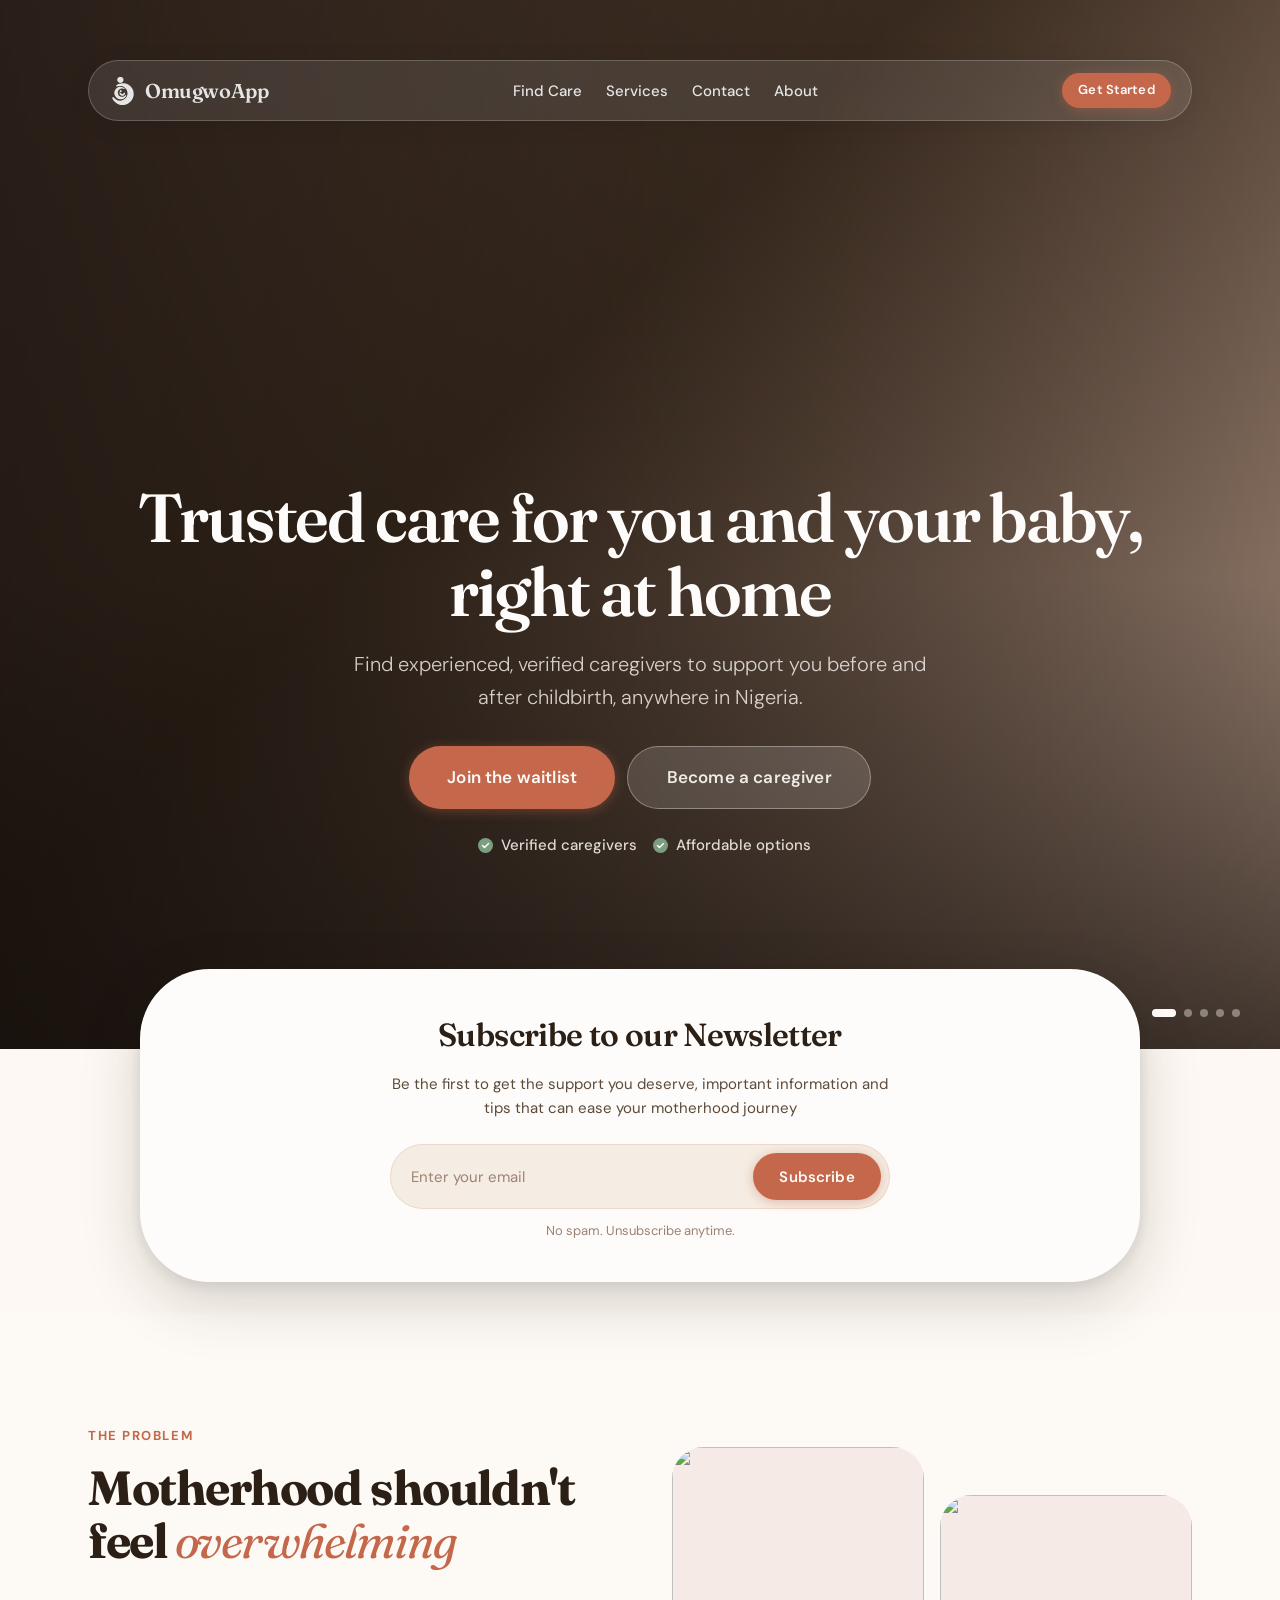
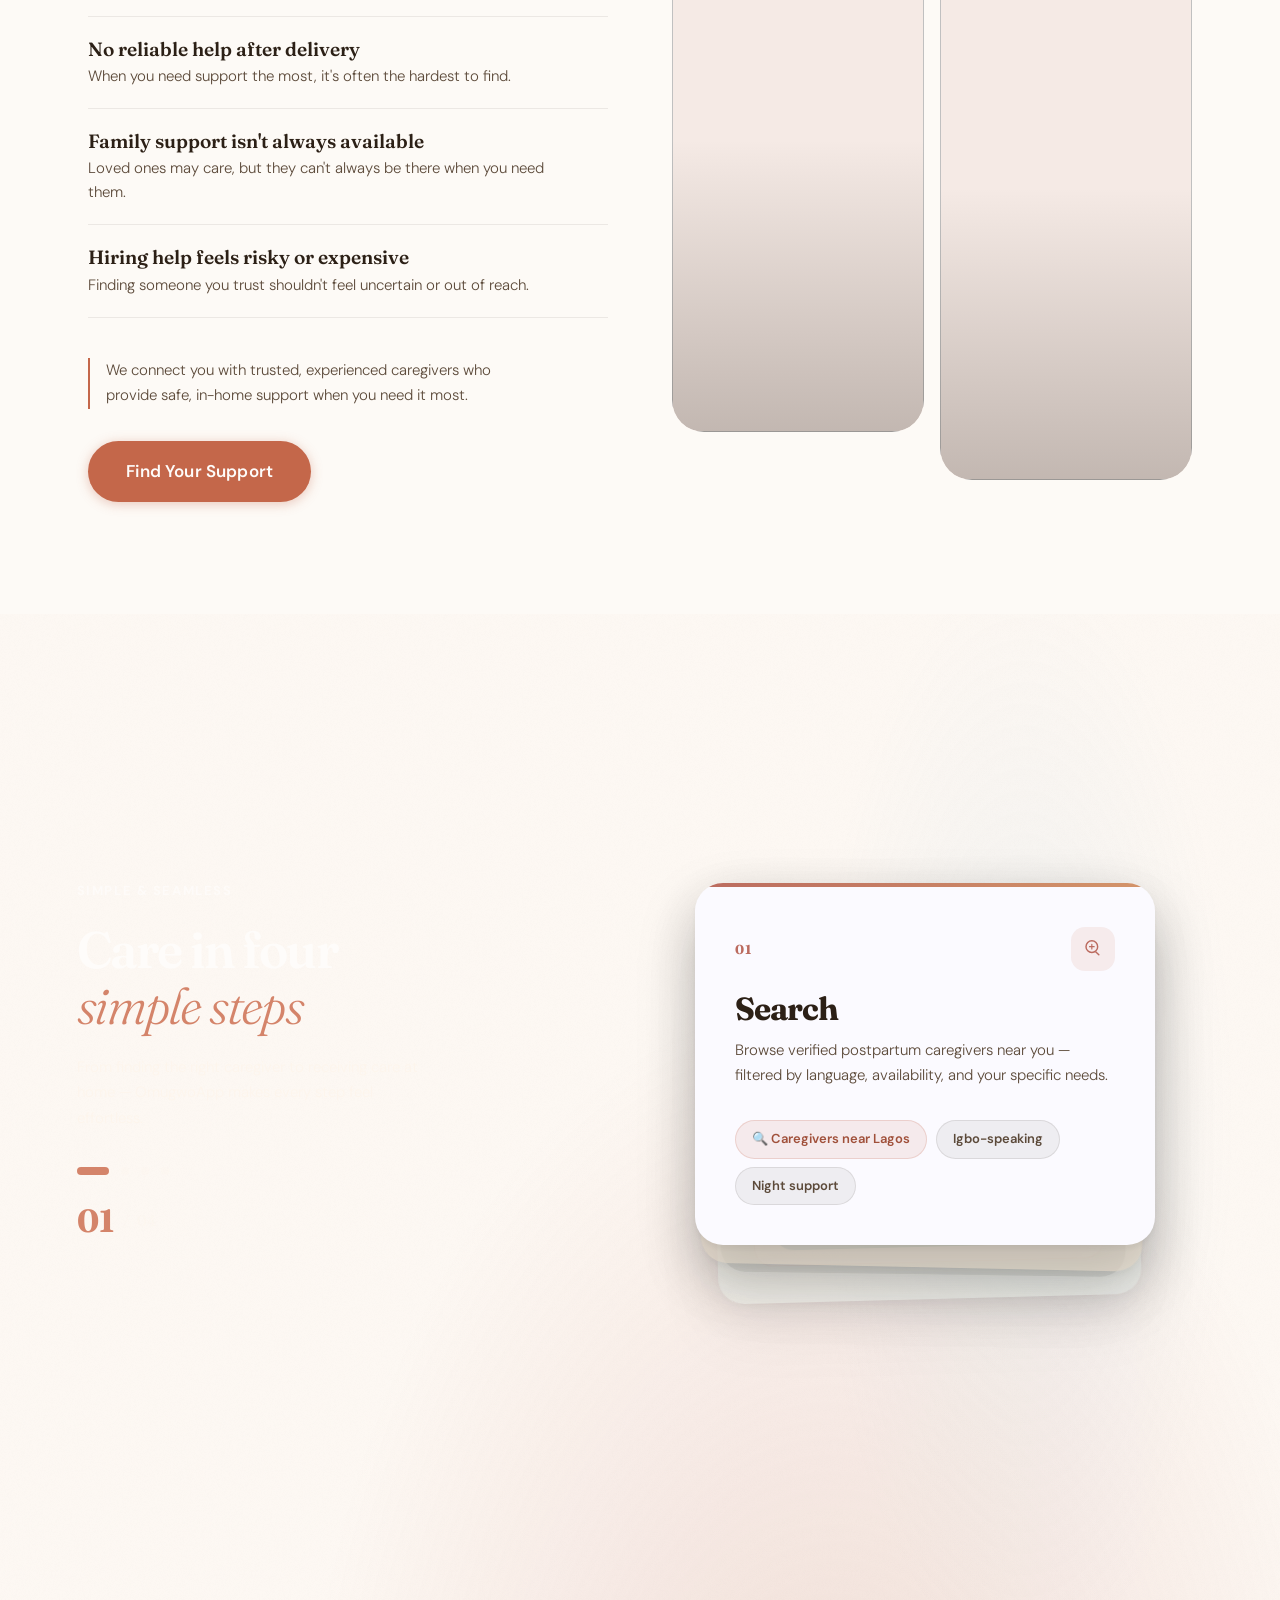
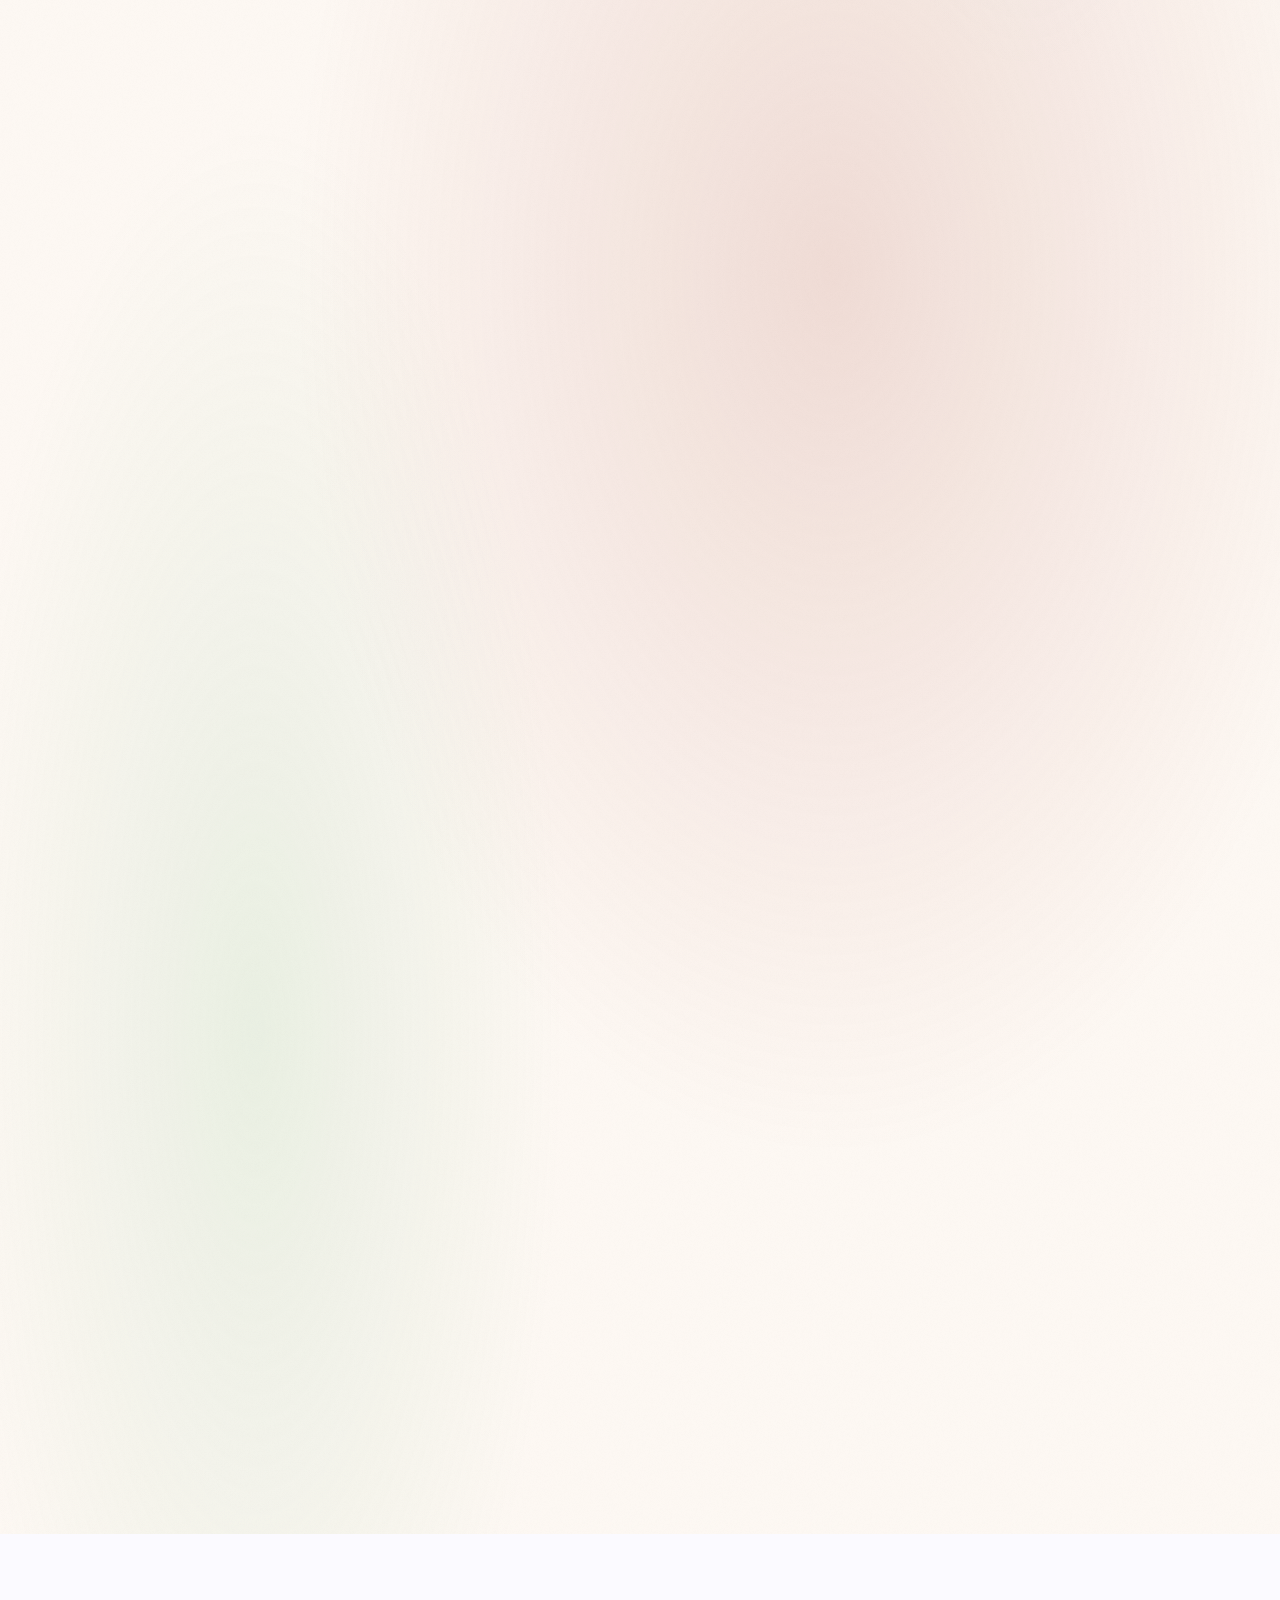
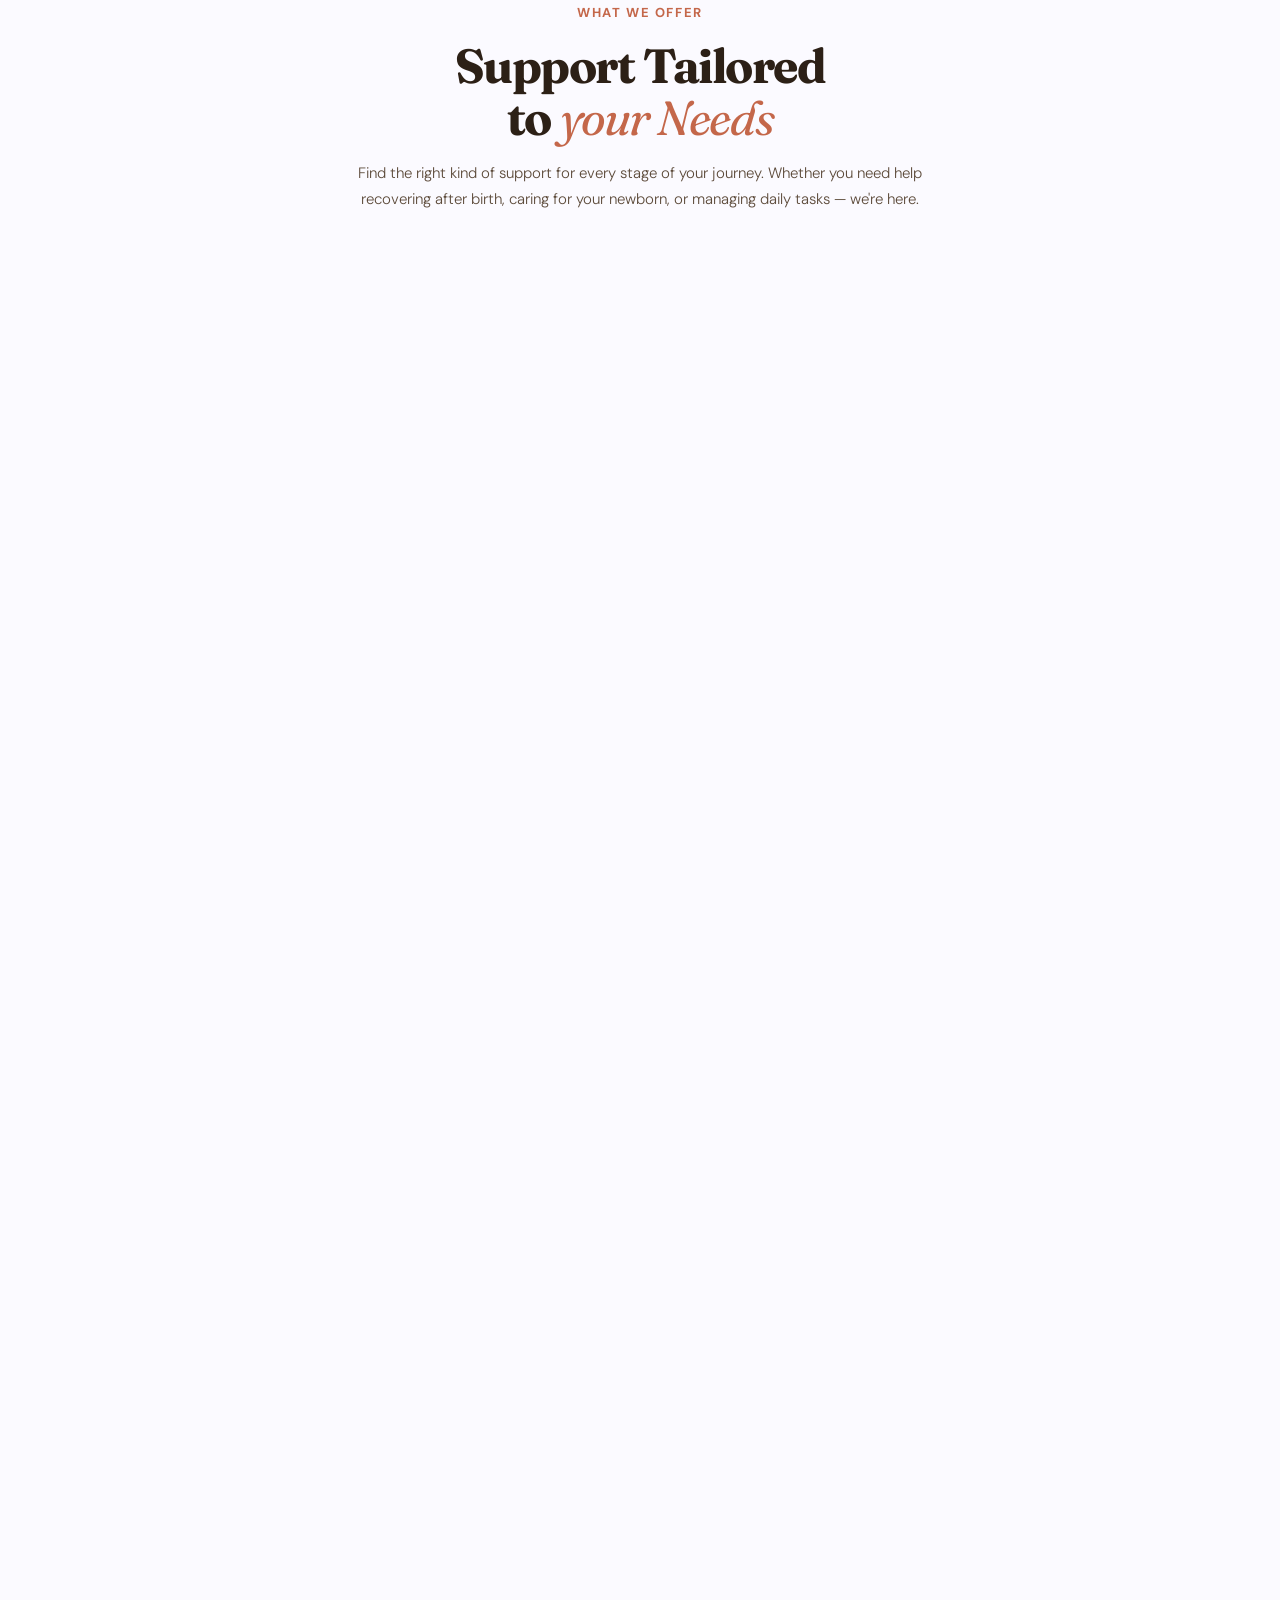
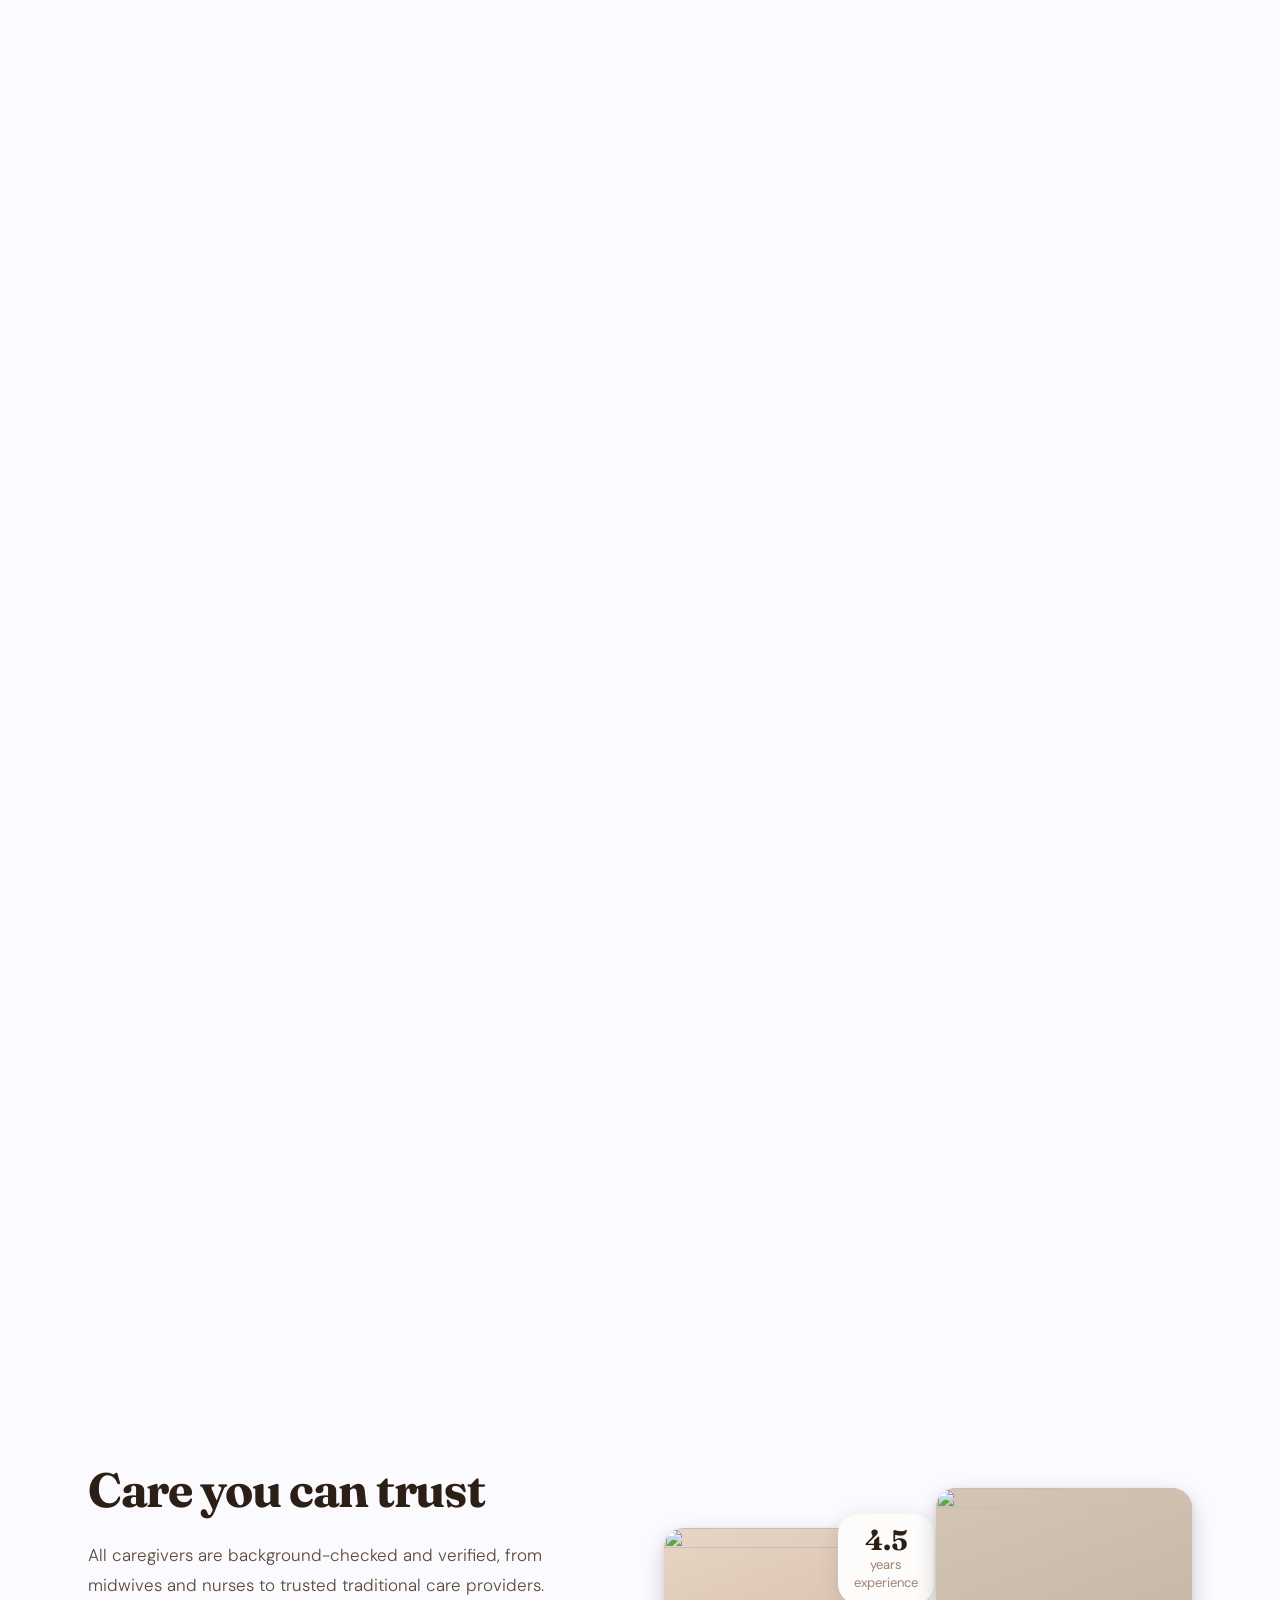
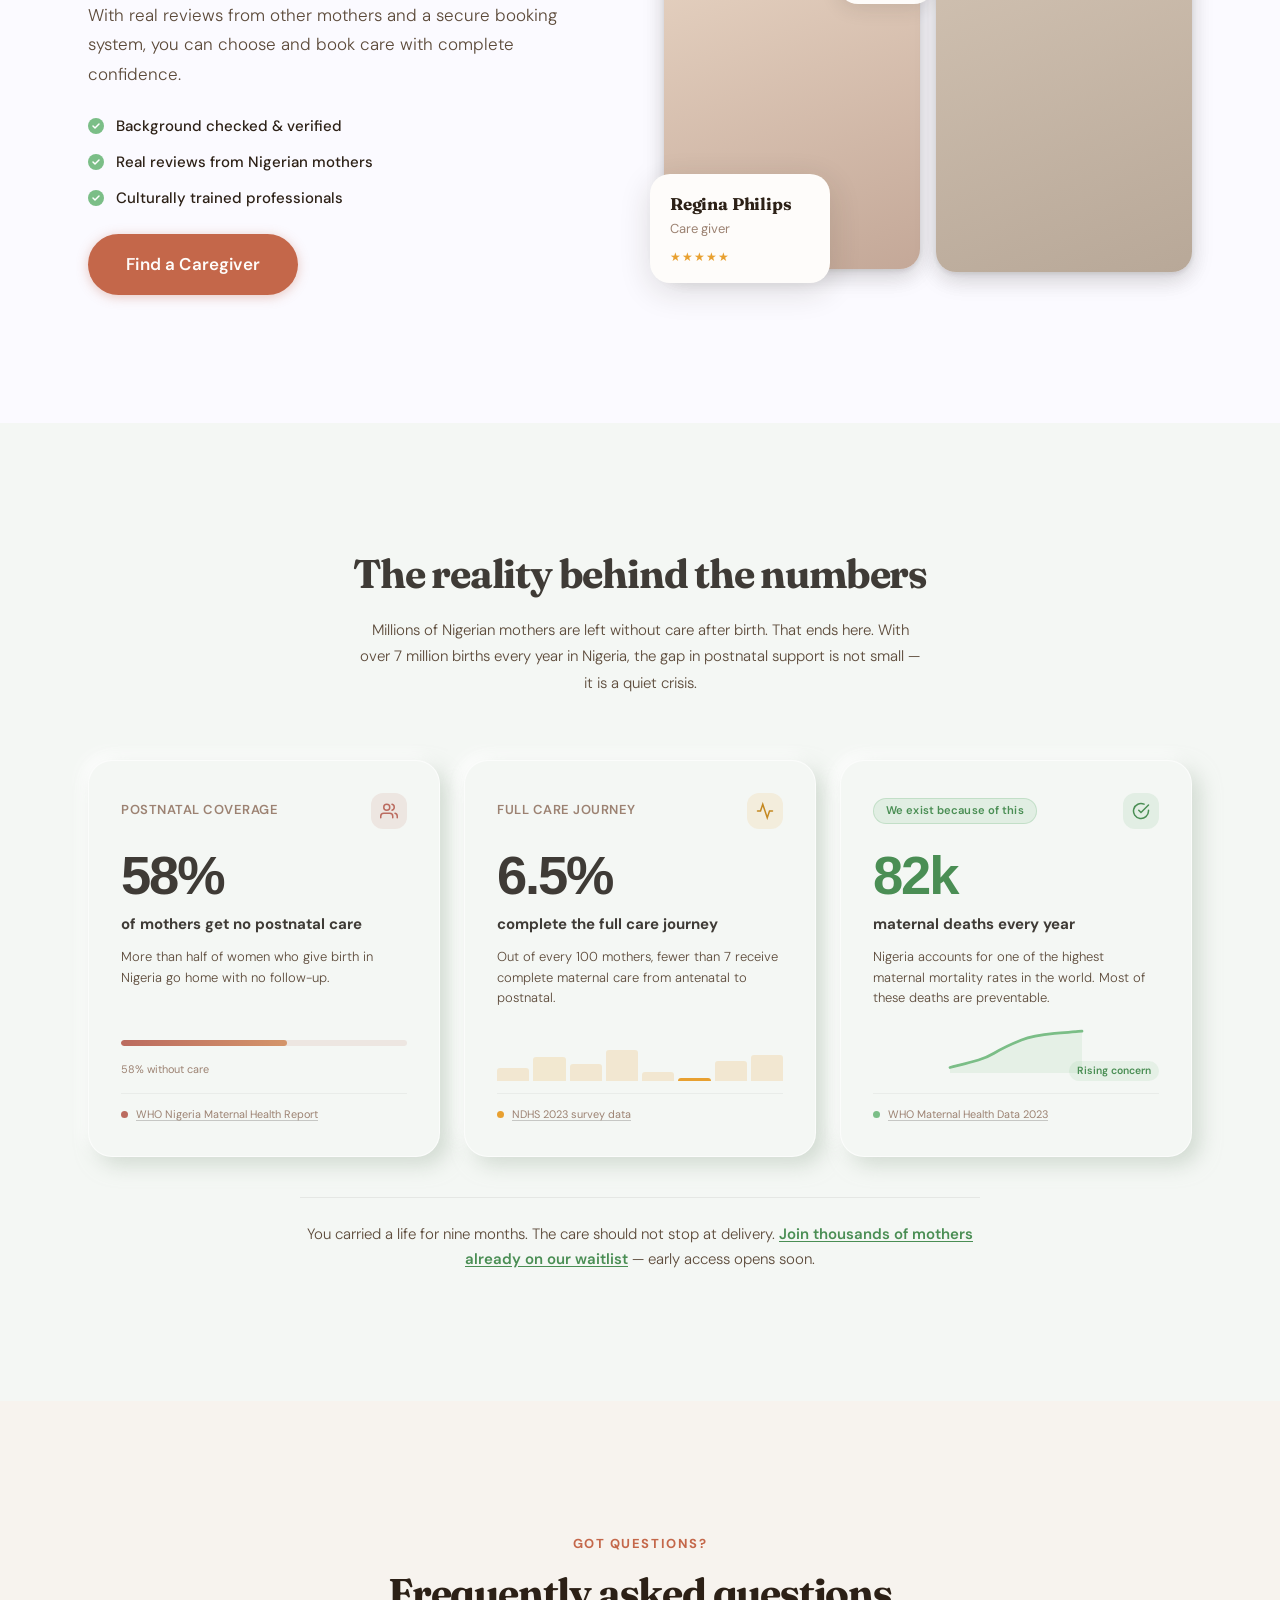
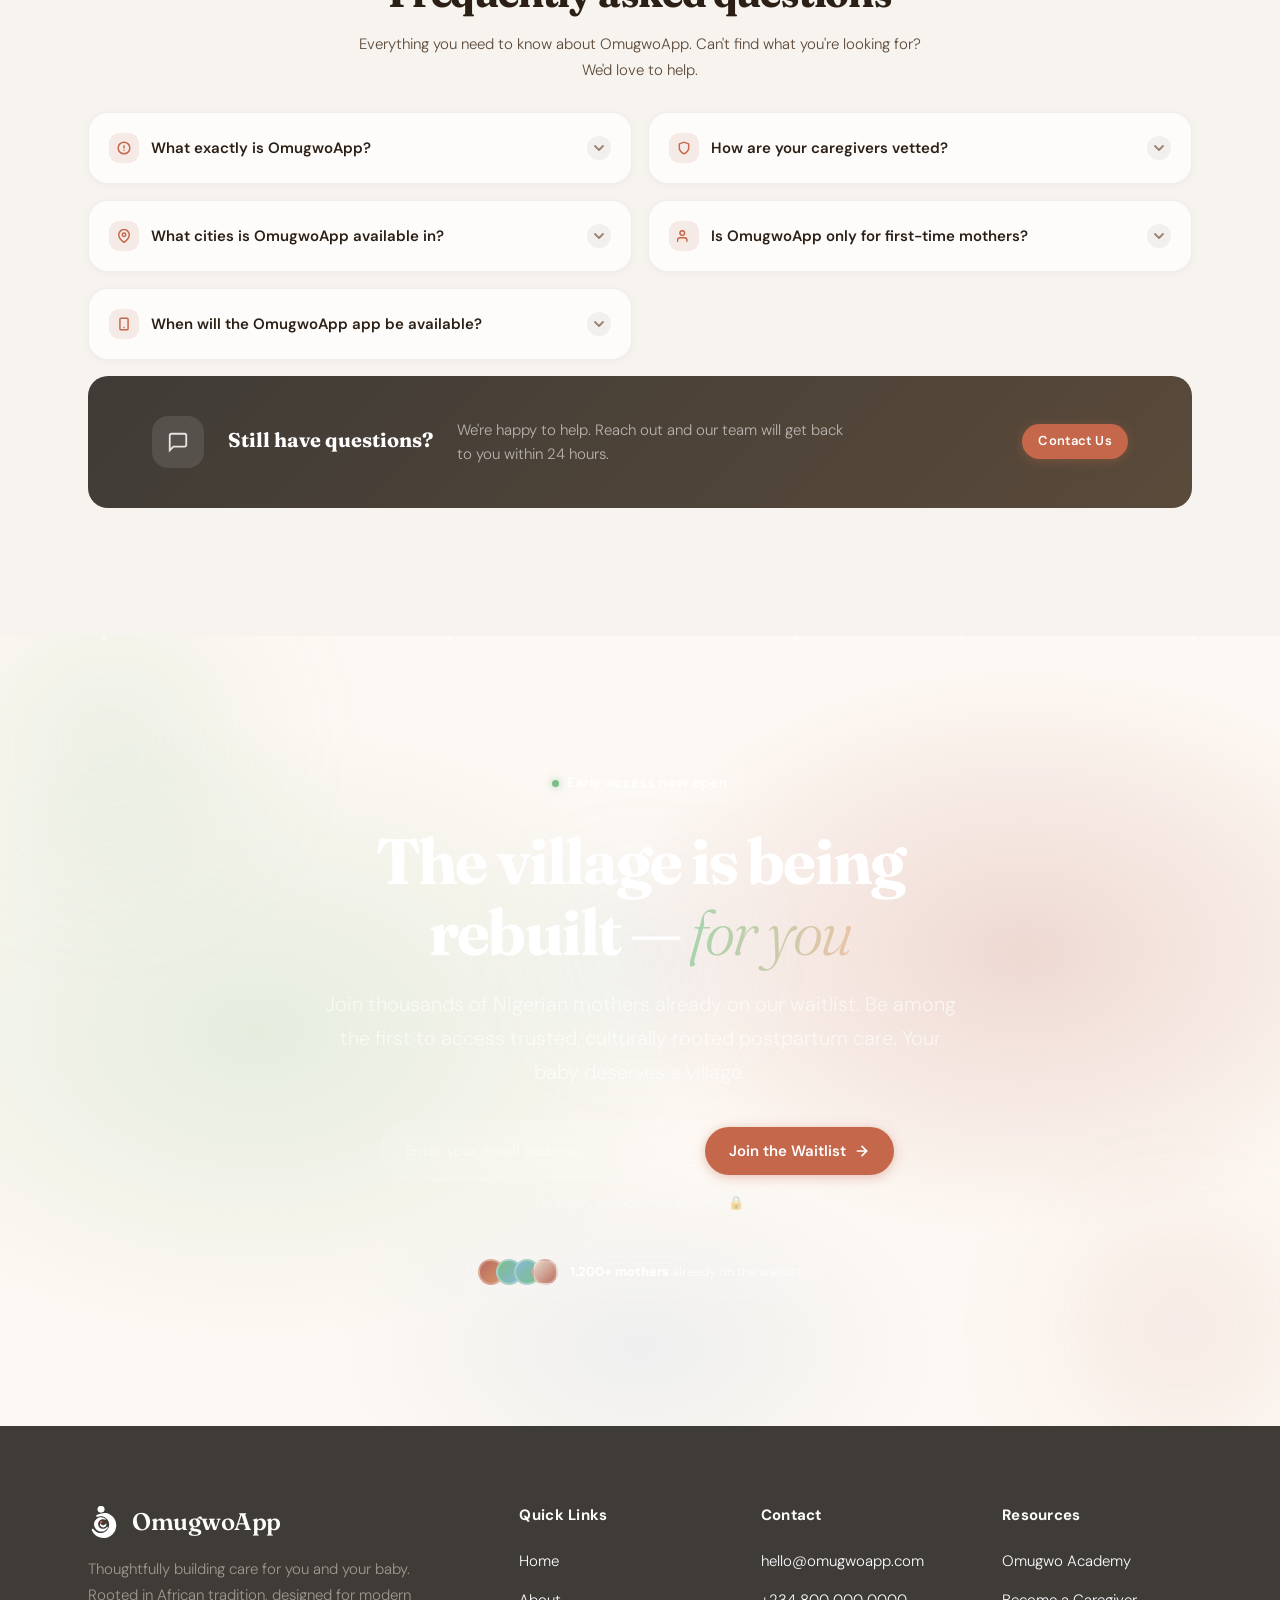
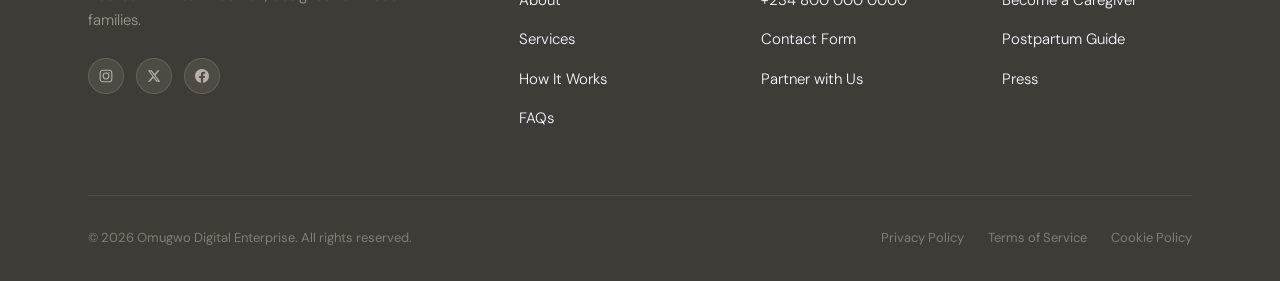
==== commit 81aba438: "Final" ====
--- a/index.html
+++ b/index.html
@@ -76,19 +76,18 @@
         </a>
 
         <ul class="nav__links" role="list">
-          <li><a href="#find-care" class="nav__link">Find Care</a></li>
-          <li><a href="#services" class="nav__link">Services</a></li>
-          <li><a href="#contact" class="nav__link">Contact</a></li>
-          <li><a href="#about" class="nav__link">About</a></li>
+          <li><a href="find-care.html" class="nav__link">Find Care</a></li>
+          <li><a href="services.html" class="nav__link">Services</a></li>
+          <li><a href="contact.html" class="nav__link">Contact</a></li>
+          <li><a href="about.html" class="nav__link">About</a></li>
         </ul>
 
         <div class="nav__actions">
-          <a href="#get-started" class="btn btn--rust btn--sm">Get Started</a>
-        </div>
-
-        <button class="nav__hamburger" aria-label="Toggle menu" aria-expanded="false">
-          <span></span><span></span><span></span>
-        </button>
+          <a href="find-care.html" class="btn btn--rust btn--sm">Get Started</a>
+      </div>
+      <button class="nav__hamburger" aria-label="Toggle menu" aria-expanded="false">
+        <span></span><span></span><span></span>
+      </button>
 
       </div>
     </div>
@@ -97,14 +96,14 @@
   <!-- Mobile drawer -->
   <div class="nav__mobile" role="dialog" aria-label="Mobile navigation">
     <ul role="list">
-      <li><a href="#find-care" class="nav__link">Find Care</a></li>
-      <li><a href="#services" class="nav__link">Services</a></li>
-      <li><a href="#contact" class="nav__link">Contact</a></li>
-      <li><a href="#about" class="nav__link">About</a></li>
+      <li><a href="find-care.html" class="nav__link">Find Care</a></li>
+      <li><a href="services.html" class="nav__link">Services</a></li>
+      <li><a href="contact.html" class="nav__link">Contact</a></li>
+      <li><a href="about.html" class="nav__link">About</a></li>
     </ul>
     <div style="display:flex;flex-direction:column;gap:1rem;margin-top:auto;">
-      <a href="#waitlist" class="btn btn--outline">Join Waitlist</a>
-      <a href="#get-started" class="btn btn--rust">Get Started</a>
+      <a href="find-care.html" class="btn btn--outline">Join Waitlist</a>
+      <a href="find-care.html" class="btn btn--rust">Get Started</a>
     </div>
   </div>
 
--- a/css/style.css
+++ b/css/style.css
@@ -32,6 +32,7 @@
 
   /* Type Scale */
   --font-display: 'Fraunces', Georgia, serif;
+  --font-display2: 'Montserrat', sans-serif;
   --font-body:    'DM Sans', sans-serif;
 
   --text-xs:   clamp(0.75rem,  1.5vw, 0.813rem);
@@ -502,7 +503,7 @@
 
 .newsletter-float {
   position: relative;
-  z-index: 20;
+  z-index: 2;
   margin-top: -5rem;
   padding-bottom: var(--space-8);
 }
@@ -1888,7 +1889,7 @@
 
 /* ── Big number ── */
 .stat-card__number {
-  font-family: var(--font-display);
+  font-family: var(--font-display2);
   font-size: clamp(2.4rem, 4.5vw, 3.4rem);
   font-weight: 700;
   color: #3F3B36;
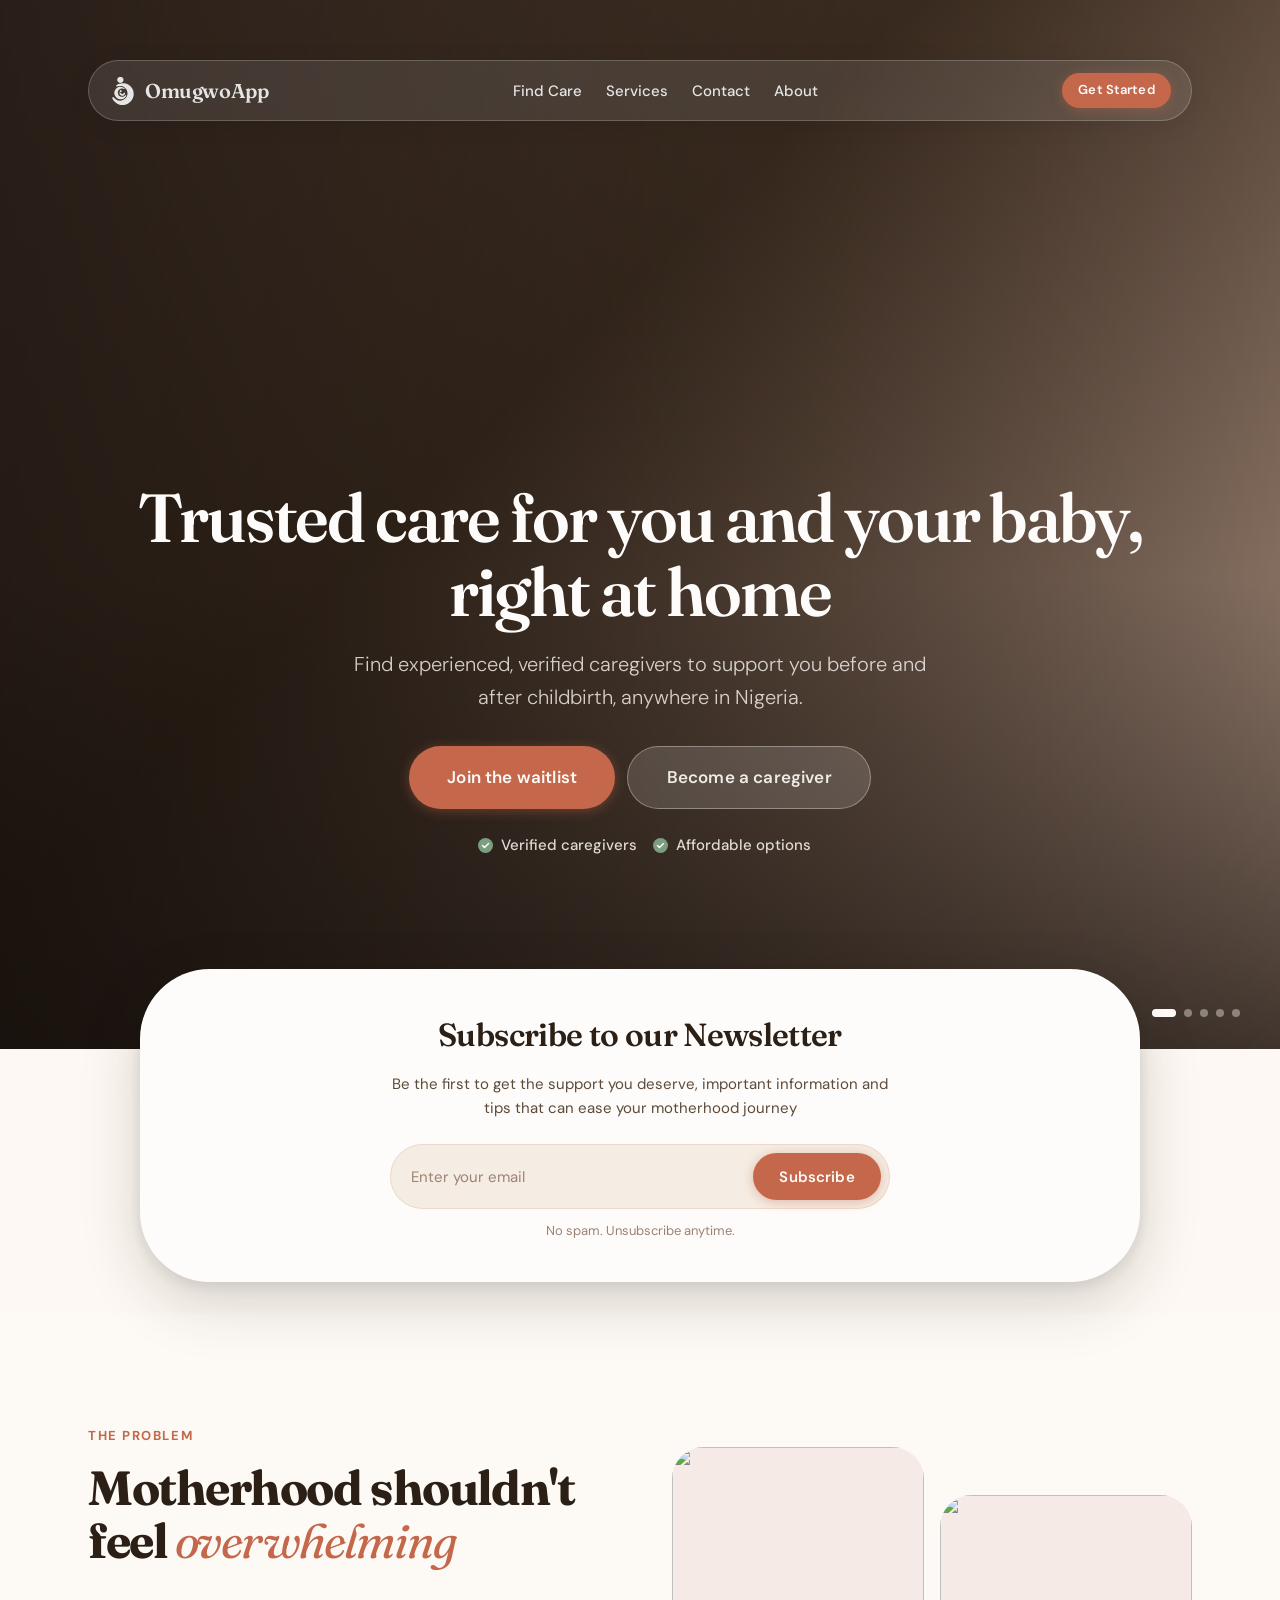
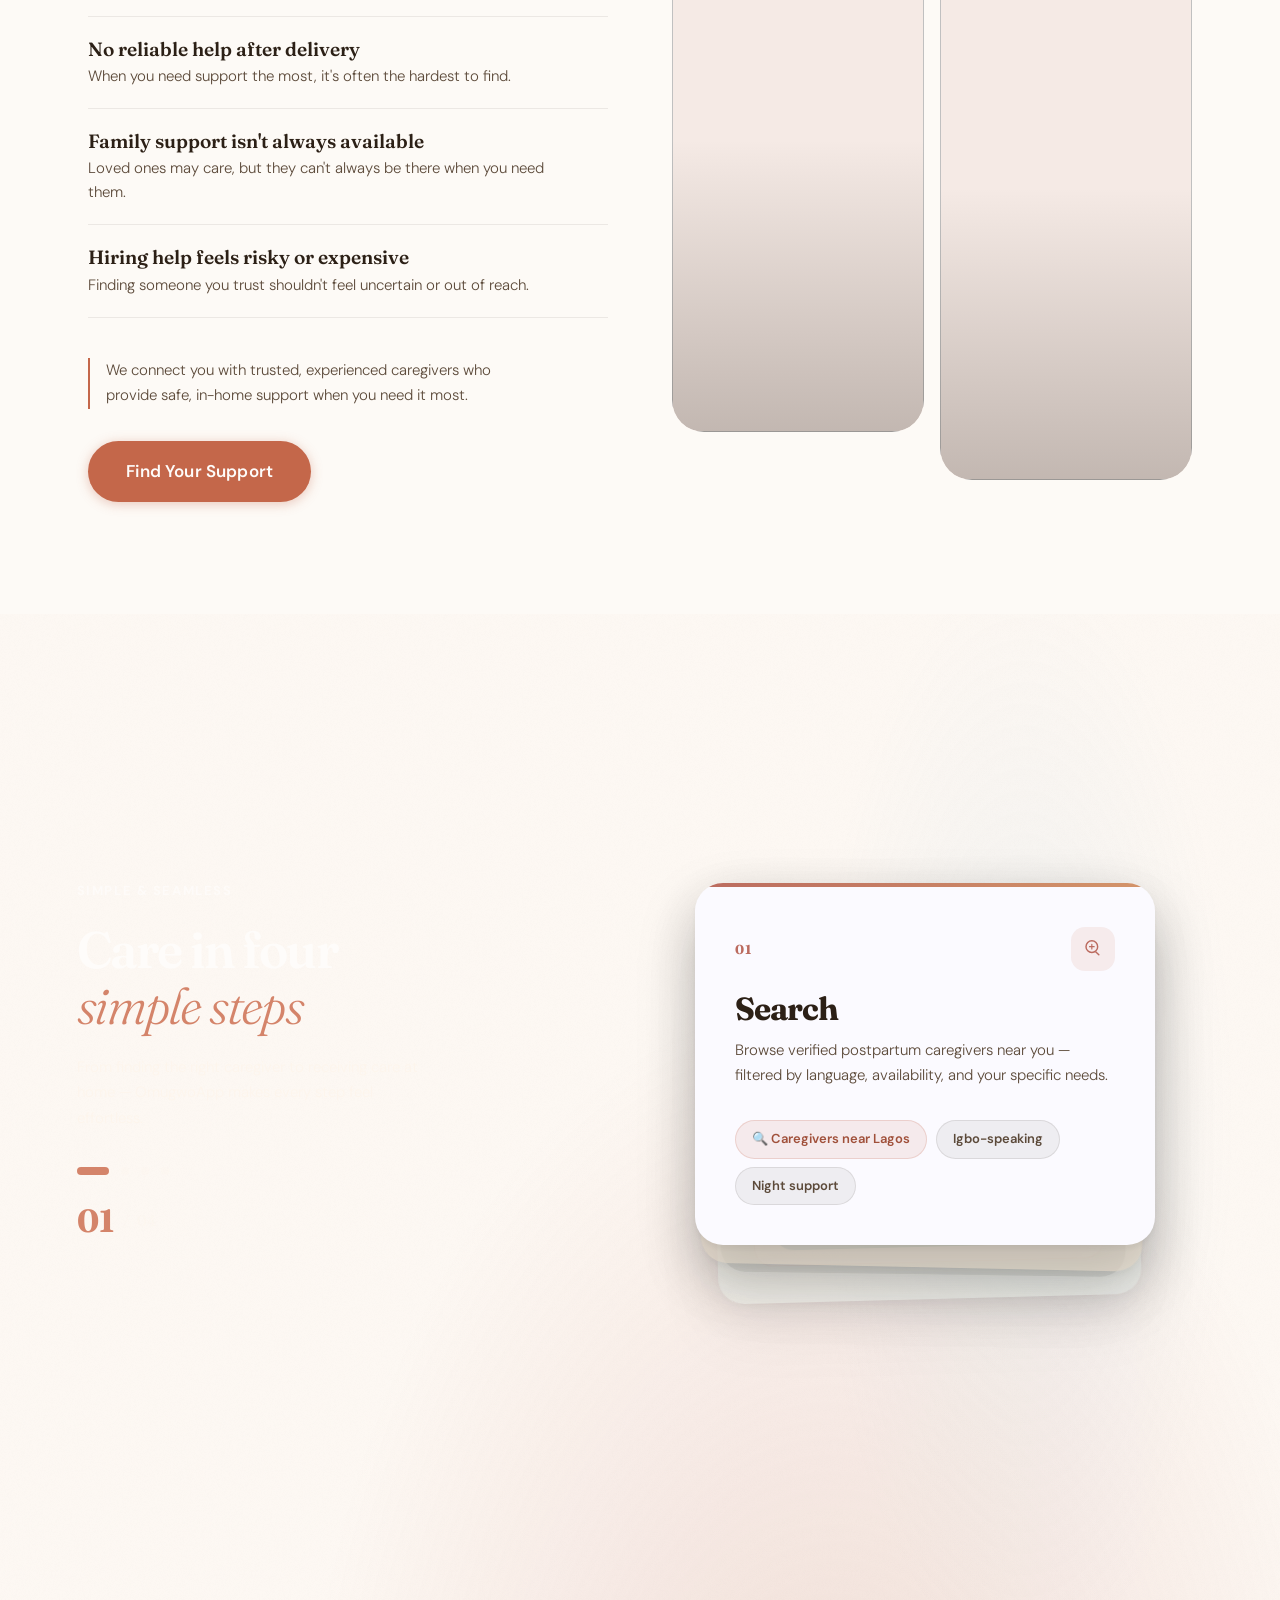
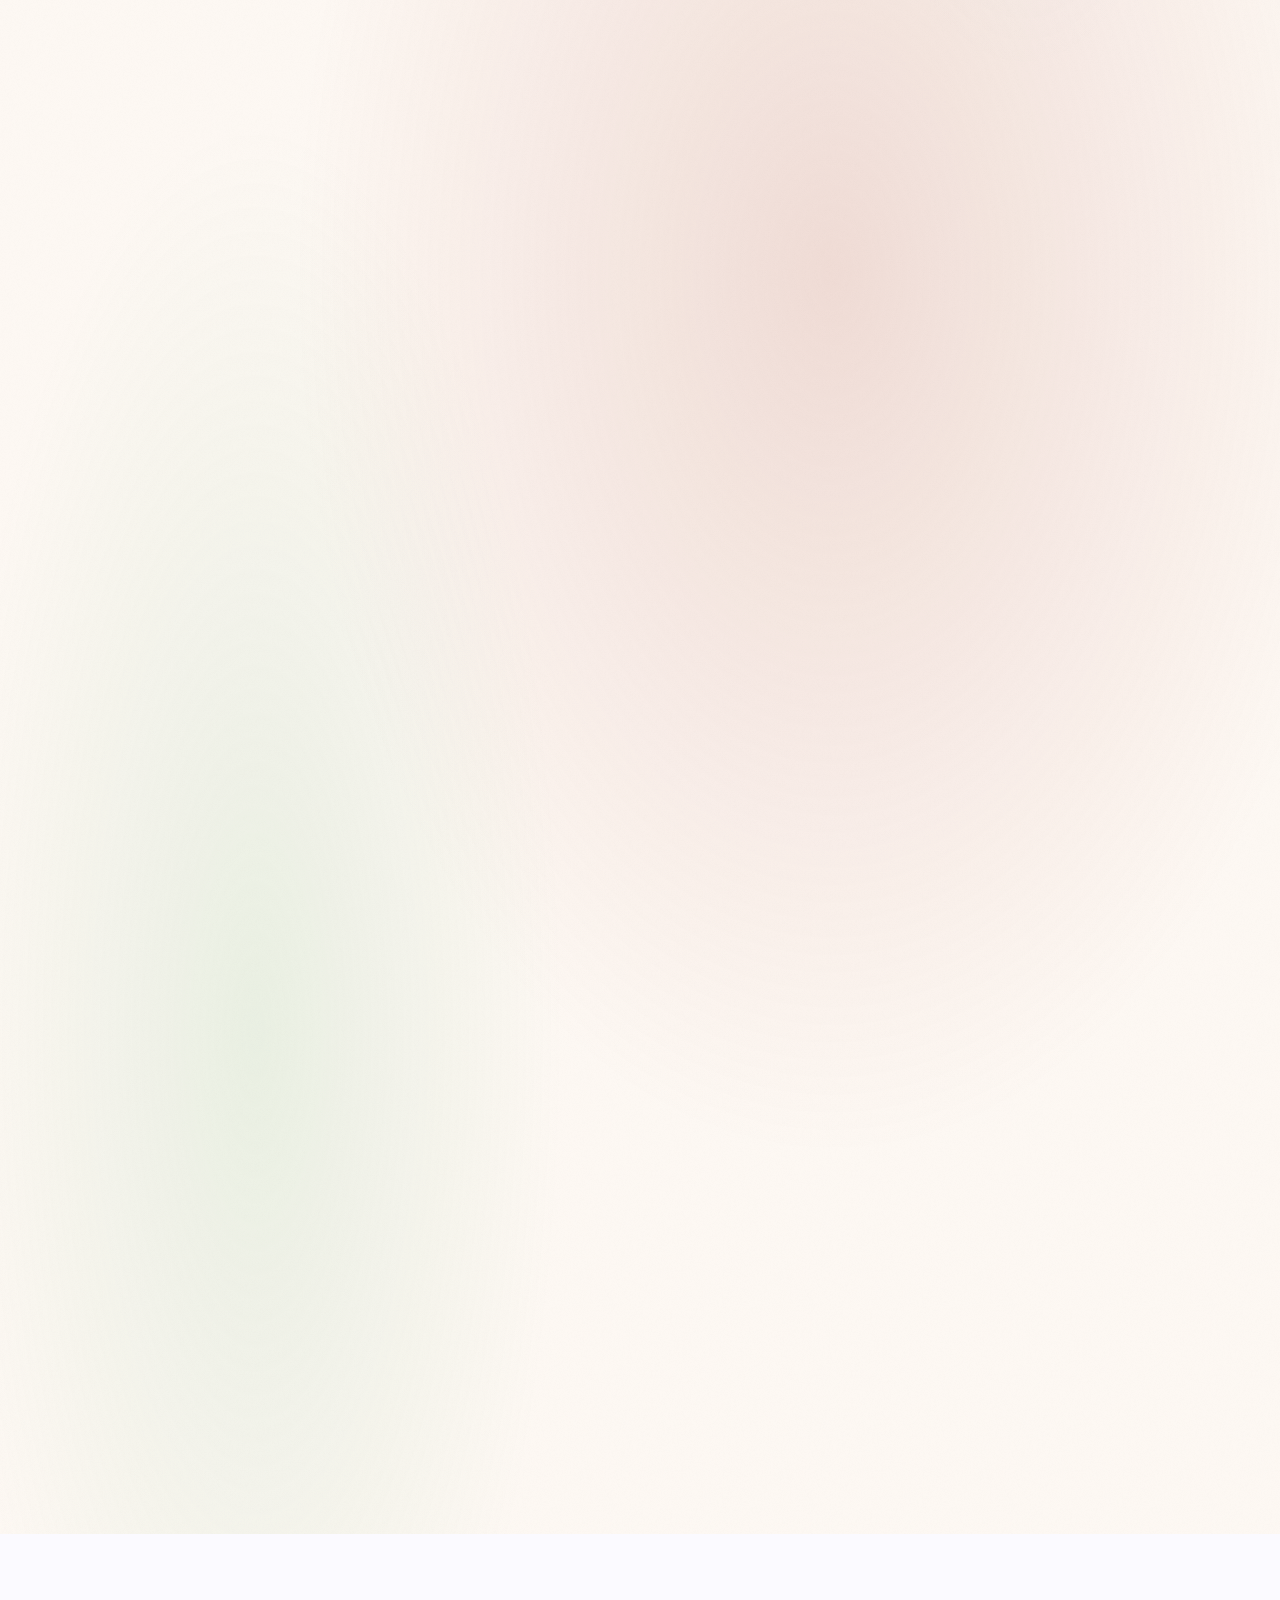
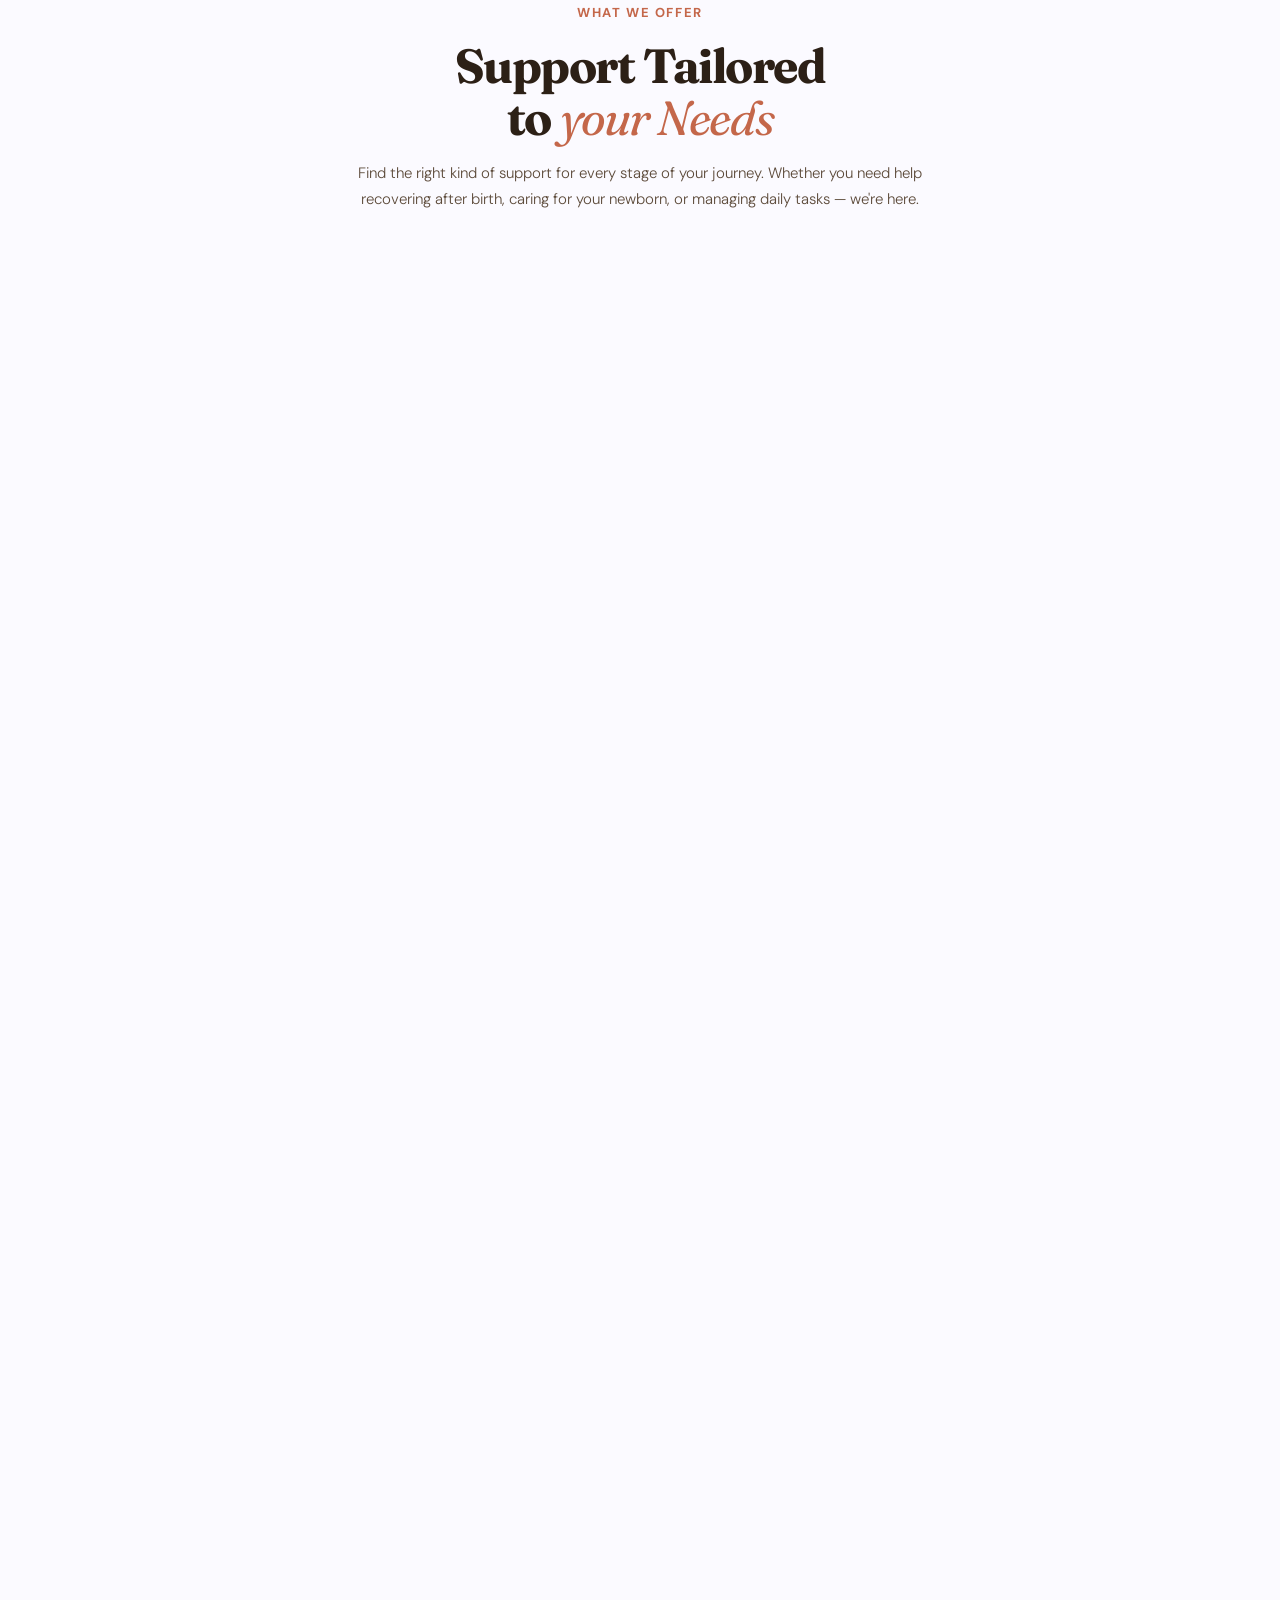
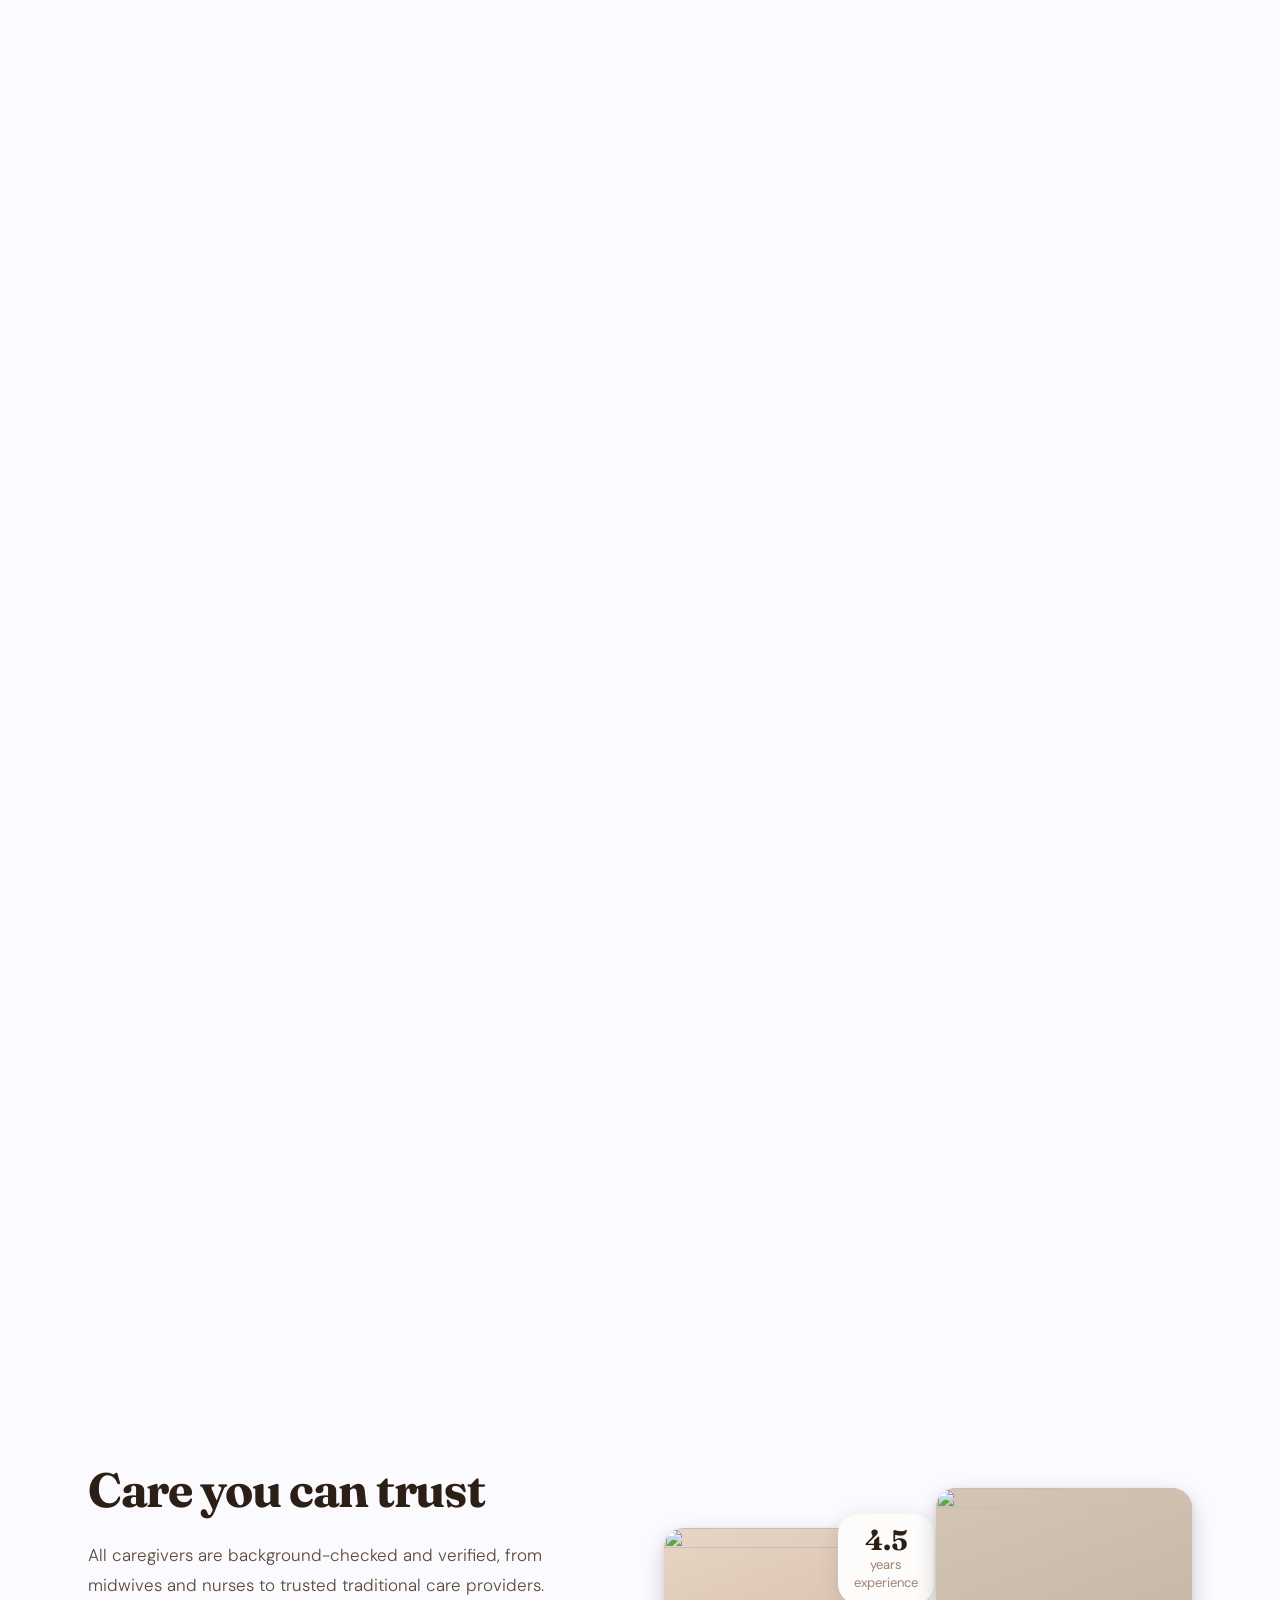
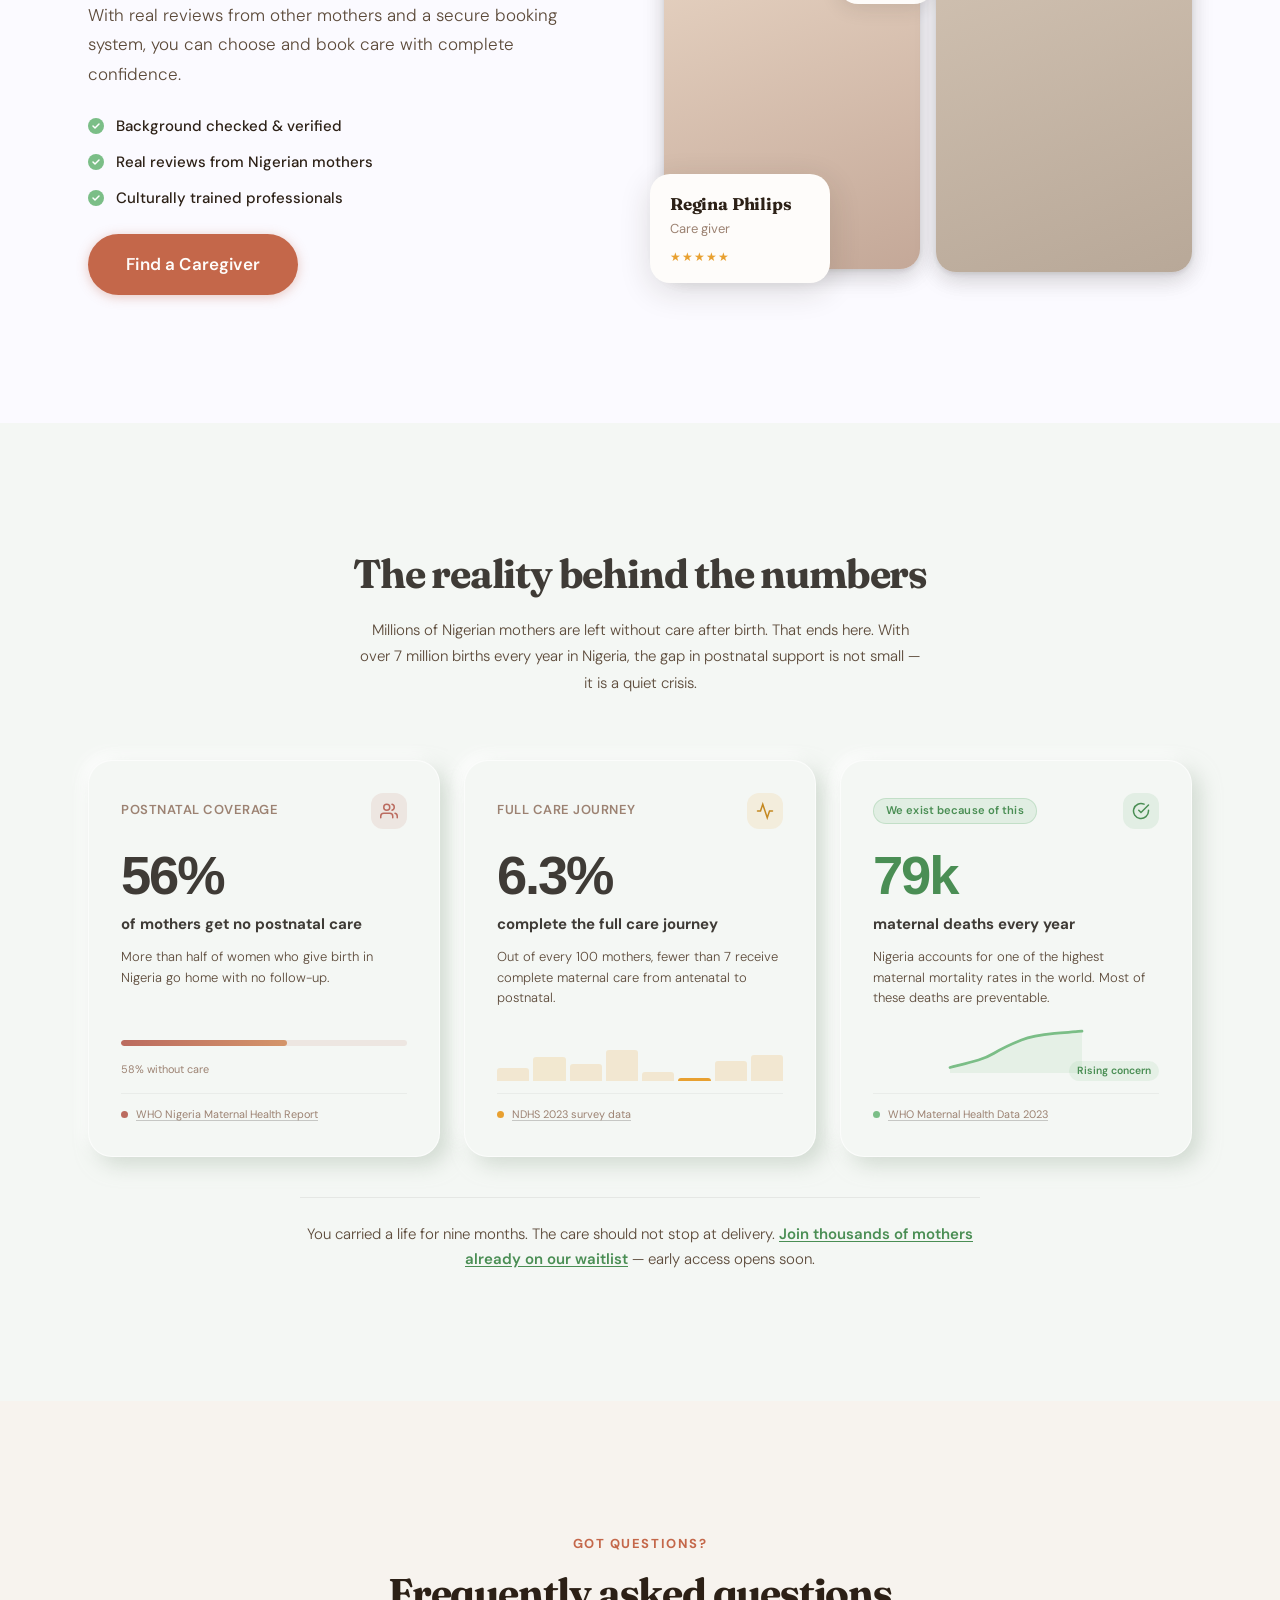
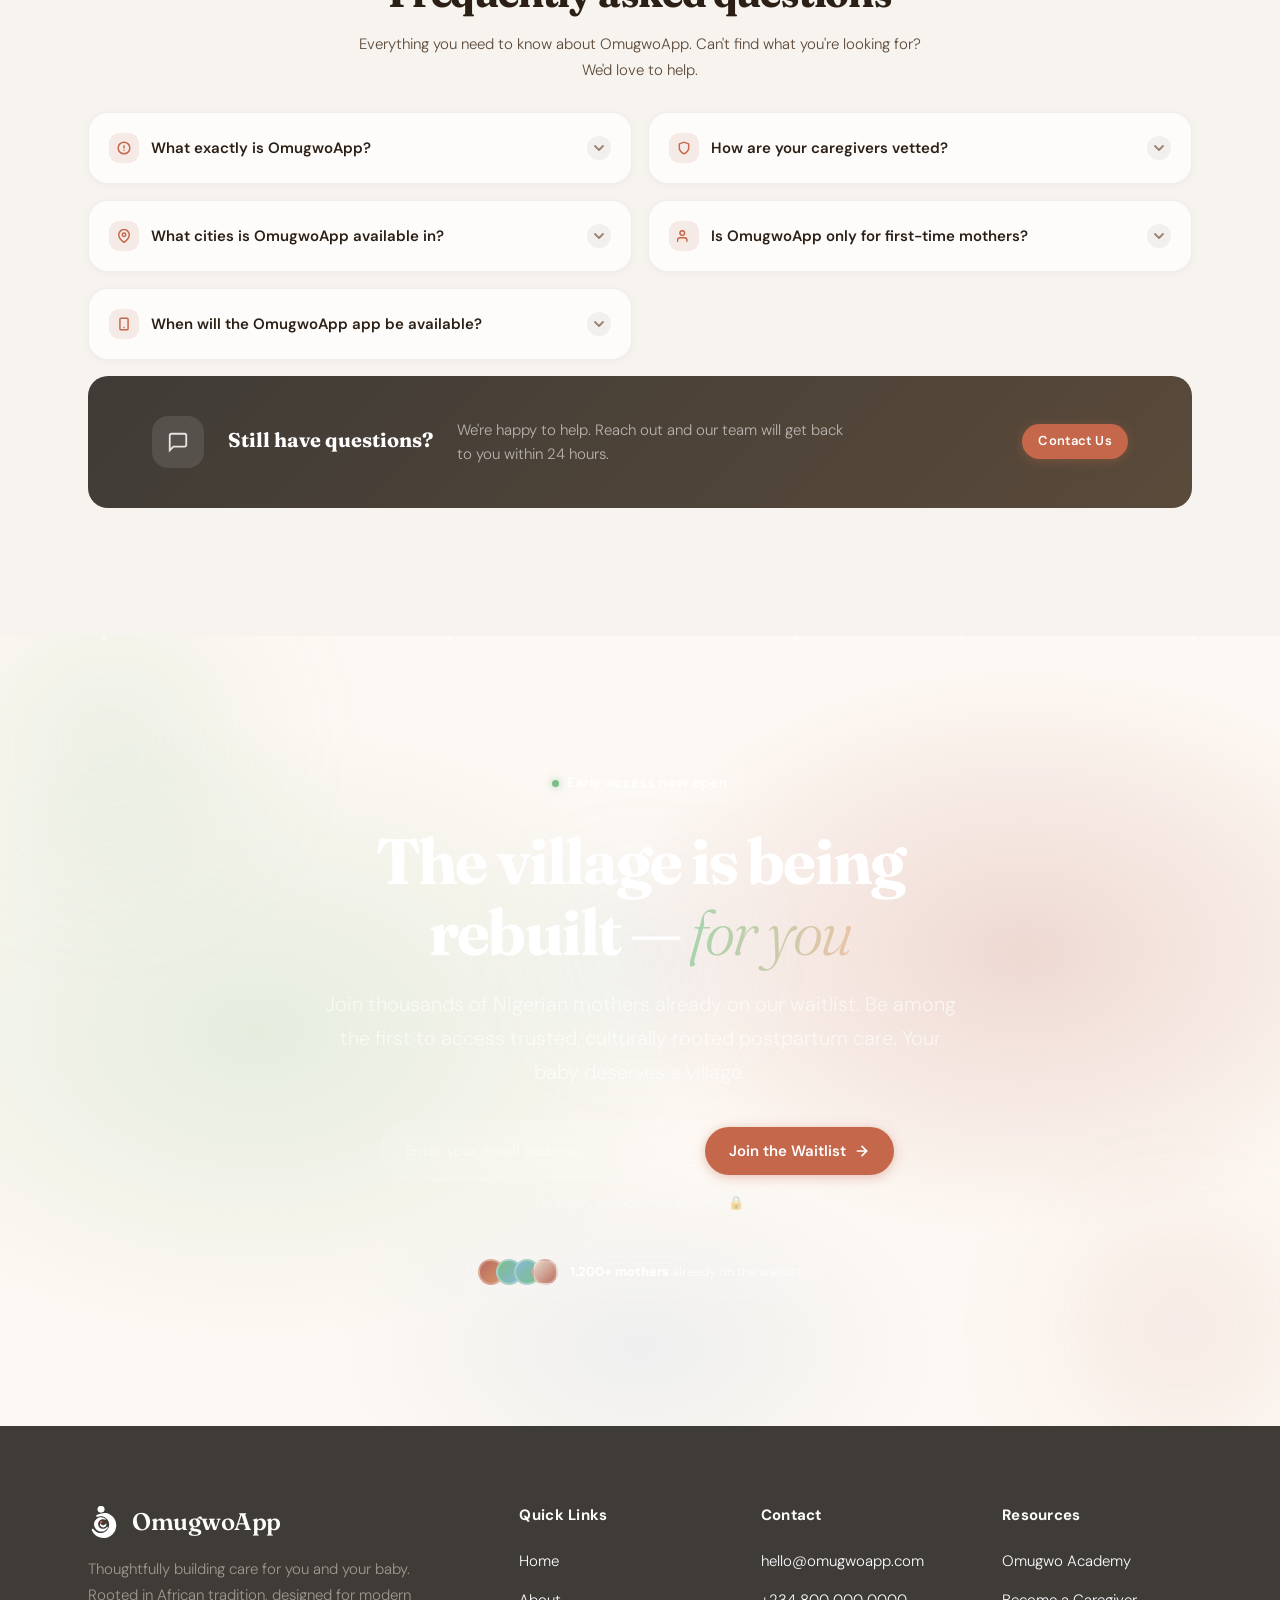
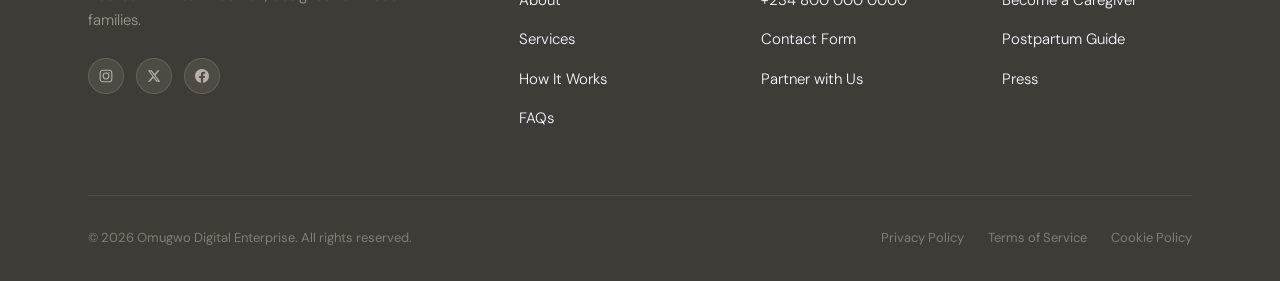
==== commit 17b0ab64: "Omugwo Landingpage Phase 1" ====
--- a/index.html
+++ b/index.html
@@ -28,7 +28,7 @@
     -->
     <div class="hero__slide hero__slide--active">
       <div class="hero__slide-img hero__slide-placeholder">
-          <img src="images/hero1.png" alt="" class="hero__slide-img" />
+          <img src="images/hero1.jpg" alt="" class="hero__slide-img" />
       </div>
     </div>
     <div class="hero__slide">
@@ -43,12 +43,12 @@
     </div>
     <div class="hero__slide">
       <div class="hero__slide-img hero__slide-placeholder" style="background:linear-gradient(135deg,#4A3A2A,#2C2016,#8A7060);">
-        <img src="images/hero4.png" alt="" class="hero__slide-img" />
+        <img src="images/hero4.jpg" alt="" class="hero__slide-img" />
       </div>
     </div>
     <div class="hero__slide">
       <div class="hero__slide-img hero__slide-placeholder" style="background:linear-gradient(135deg,#4A3A2A,#2C2016,#8A7060);">
-        <img src="images/hero5.png" alt="" class="hero__slide-img" />
+        <img src="images/hero5.jpg" alt="" class="hero__slide-img" />
       </div>
     </div>
     
@@ -76,14 +76,14 @@
         </a>
 
         <ul class="nav__links" role="list">
-          <li><a href="find-care.html" class="nav__link">Find Care</a></li>
-          <li><a href="services.html" class="nav__link">Services</a></li>
-          <li><a href="contact.html" class="nav__link">Contact</a></li>
-          <li><a href="about.html" class="nav__link">About</a></li>
+          <li><a href="/find-care" class="nav__link">Find Care</a></li>
+          <li><a href="/services" class="nav__link">Services</a></li>
+          <li><a href="/contact" class="nav__link">Contact</a></li>
+          <li><a href="/about" class="nav__link">About</a></li>
         </ul>
 
         <div class="nav__actions">
-          <a href="find-care.html" class="btn btn--rust btn--sm">Get Started</a>
+          <a href="/find-care" class="btn btn--rust btn--sm">Get Started</a>
       </div>
       <button class="nav__hamburger" aria-label="Toggle menu" aria-expanded="false">
         <span></span><span></span><span></span>
@@ -96,14 +96,14 @@
   <!-- Mobile drawer -->
   <div class="nav__mobile" role="dialog" aria-label="Mobile navigation">
     <ul role="list">
-      <li><a href="find-care.html" class="nav__link">Find Care</a></li>
-      <li><a href="services.html" class="nav__link">Services</a></li>
-      <li><a href="contact.html" class="nav__link">Contact</a></li>
-      <li><a href="about.html" class="nav__link">About</a></li>
+      <li><a href="/find-care" class="nav__link">Find Care</a></li>
+      <li><a href="/services" class="nav__link">Services</a></li>
+      <li><a href="/contact" class="nav__link">Contact</a></li>
+      <li><a href="/about" class="nav__link">About</a></li>
     </ul>
     <div style="display:flex;flex-direction:column;gap:1rem;margin-top:auto;">
-      <a href="find-care.html" class="btn btn--outline">Join Waitlist</a>
-      <a href="find-care.html" class="btn btn--rust">Get Started</a>
+      <a href="/find-care" class="btn btn--outline">Join Waitlist</a>
+      <a href="/find-care" class="btn btn--rust">Get Started</a>
     </div>
   </div>
 
@@ -120,7 +120,7 @@
 
     <div class="hero__actions reveal reveal-delay-2">
       <a href="#waitlist" class="btn btn--rust btn--lg">Join the waitlist</a>
-      <a href="#find-care" class="btn btn--ghost-white btn--lg">Become a caregiver</a>
+      <a href="/find-care" class="btn btn--ghost-white btn--lg">Become a caregiver</a>
     </div>
 
     <div class="hero__badges reveal reveal-delay-3">
@@ -150,9 +150,10 @@
       <h3 class="newsletter-float__title">Subscribe to our Newsletter</h3>
       <p class="newsletter-float__sub">Be the first to get the support you deserve, important information and tips that can ease your motherhood journey</p>
       <form class="newsletter-float__form newsletter-form" aria-label="Email newsletter">
+        <input type="hidden" name="_subject" value="New newsletter subscriber — Omugwo" />
         <div class="newsletter-float__row">
           <label for="nl-email" class="sr-only">Email address</label>
-          <input id="nl-email" type="email" class="newsletter-float__input" placeholder="Enter your email" autocomplete="email" required />
+          <input id="nl-email" type="email" name="email" class="newsletter-float__input" placeholder="Enter your email" autocomplete="email" required />
           <button type="submit" class="btn btn--rust">Subscribe</button>
         </div>
         <p class="newsletter-float__disclaimer">No spam. Unsubscribe anytime.</p>
@@ -203,7 +204,7 @@
         </p>
 
         <div class="reveal" style="margin-top: var(--space-8);">
-          <a href="#get-started" class="btn btn--primary btn--lg">Find Your Support</a>
+          <a href="/find-care" class="btn btn--primary btn--lg">Find Your Support</a>
         </div>
       </div>
 
@@ -224,7 +225,7 @@
             Photo tip: Close-up of baby or caregiver, portrait crop
           -->
           <div class="problem__img img-placeholder">
-            <img src="images/problem-3.png" alt="" class="problem__img" />
+            <img src="images/problem-3.jpg" alt="" class="problem__img" />
           </div>
         </div>
       </div>
@@ -511,7 +512,7 @@
 
             <!-- CTA card -->
             <div class="svc-card svc-card--cta" data-svc-index="6" style="--float-delay:0.9s; --float-duration:6.2s;">
-              <a href="#get-started" class="svc-card__cta-link">
+              <a href="/services" class="svc-card__cta-link">
                 <span class="svc-card__cta-text">Explore our services</span>
                 <span class="svc-card__cta-arrow" aria-hidden="true">→</span>
               </a>
@@ -563,7 +564,7 @@
           </div>
         </div>
         <div class="reveal reveal-delay-3">
-          <a href="#get-started" class="btn btn--primary btn--lg">Find a Caregiver</a>
+          <a href="/services" class="btn btn--primary btn--lg">Find a Caregiver</a>
         </div>
       </div>
 
@@ -577,7 +578,7 @@
             Ideal: close portrait of a smiling caregiver, warm neutral background
           -->
           <div class="trust__photo img-placeholder">
-            <img src="images/problem-2.png" alt="" class="trust__photo" />
+            <img src="images/problem-2.jpg" alt="" class="trust__photo" />
           </div>
 
           <!-- Experience badge — top right corner -->
@@ -818,7 +819,7 @@
         </div>
         <p class="faq__contact-title">Still have questions?</p>
         <p class="faq__contact-sub">We're happy to help. Reach out and our team will get back to you within 24 hours.</p>
-        <a href="#contact" class="btn btn--primary btn--sm">Contact Us</a>
+        <a href="/contact" class="btn btn--primary btn--sm">Contact Us</a>
       </div>
 
     </div>
@@ -860,9 +861,10 @@
 
     <!-- Inline email form -->
     <form class="cta__form newsletter-form reveal reveal-delay-3" aria-label="Join waitlist">
+      <input type="hidden" name="_subject" value="New waitlist signup — Omugwo CTA" />
       <div class="cta__form-row">
         <label for="cta-email" class="sr-only">Your email address</label>
-        <input id="cta-email" type="email" class="cta__input" placeholder="Enter your email address" autocomplete="email" required />
+        <input id="cta-email" type="email" name="email" class="cta__input" placeholder="Enter your email address" autocomplete="email" required />
         <button type="submit" class="cta__submit btn--rust btn--lg">
           Join the Waitlist
           <svg width="16" height="16" viewBox="0 0 24 24" fill="none" stroke="currentColor" stroke-width="2.5" stroke-linecap="round" aria-hidden="true"><path d="M5 12h14M12 5l7 7-7 7"/></svg>
@@ -926,20 +928,20 @@
       <div>
         <p class="footer__col-title">Contact</p>
         <ul class="footer__links" role="list">
-          <li><a href="mailto:hello@omugwoApp.com" class="footer__link">hello@omugwoapp.com</a></li>
+          <li><a href="mailto:hello@omugwoapp.com" class="footer__link">hello@omugwoapp.com</a></li>
           <li><a href="tel:+2348000000000" class="footer__link">+234 800 000 0000</a></li>
-          <li><a href="#contact" class="footer__link">Contact Form</a></li>
-          <li><a href="#" class="footer__link">Partner with Us</a></li>
+          <li><a href="/contact" class="footer__link">Contact Form</a></li>
+          <li><a href="/contact" class="footer__link">Partner with Us</a></li>
         </ul>
       </div>
 
       <div>
         <p class="footer__col-title">Resources</p>
         <ul class="footer__links" role="list">
-          <li><a href="#" class="footer__link">Omugwo Academy</a></li>
-          <li><a href="#" class="footer__link">Become a Caregiver</a></li>
-          <li><a href="#" class="footer__link">Postpartum Guide</a></li>
-          <li><a href="#" class="footer__link">Press</a></li>
+          <li><a href="/coming-soon" class="footer__link">Omugwo Academy</a></li>
+          <li><a href="/find-care" class="footer__link">Become a Caregiver</a></li>
+          <li><a href="/services" class="footer__link">Postpartum Guide</a></li>
+          <li><a href="/coming-soon" class="footer__link">Press</a></li>
         </ul>
       </div>
 
@@ -948,9 +950,9 @@
     <div class="footer__bottom">
       <p class="footer__copy">&copy; 2026 Omugwo Digital Enterprise. All rights reserved.</p>
       <nav class="footer__legal" aria-label="Legal">
-        <a href="#">Privacy Policy</a>
-        <a href="#">Terms of Service</a>
-        <a href="#">Cookie Policy</a>
+        <a href="/coming-soon">Privacy Policy</a>
+        <a href="/coming-soon">Terms of Service</a>
+        <a href="/coming-soon">Cookie Policy</a>
       </nav>
     </div>
   </div>
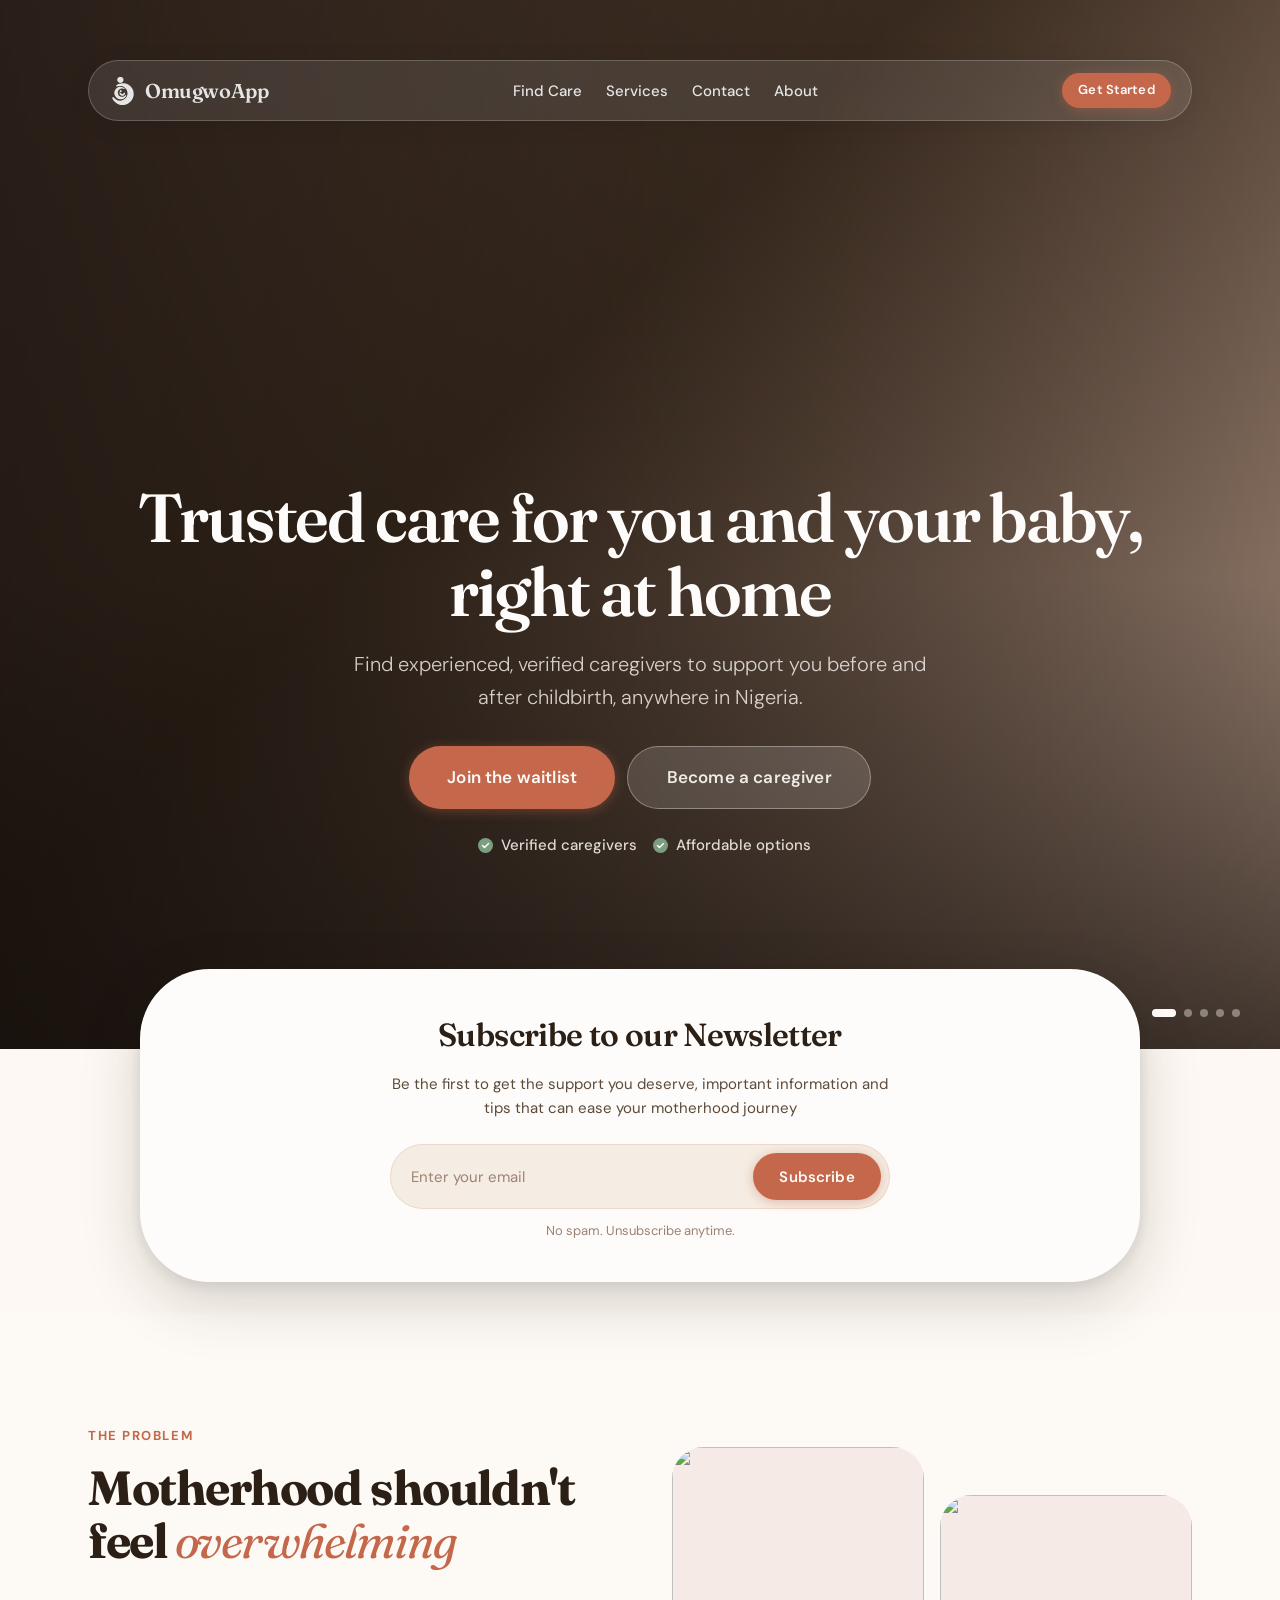
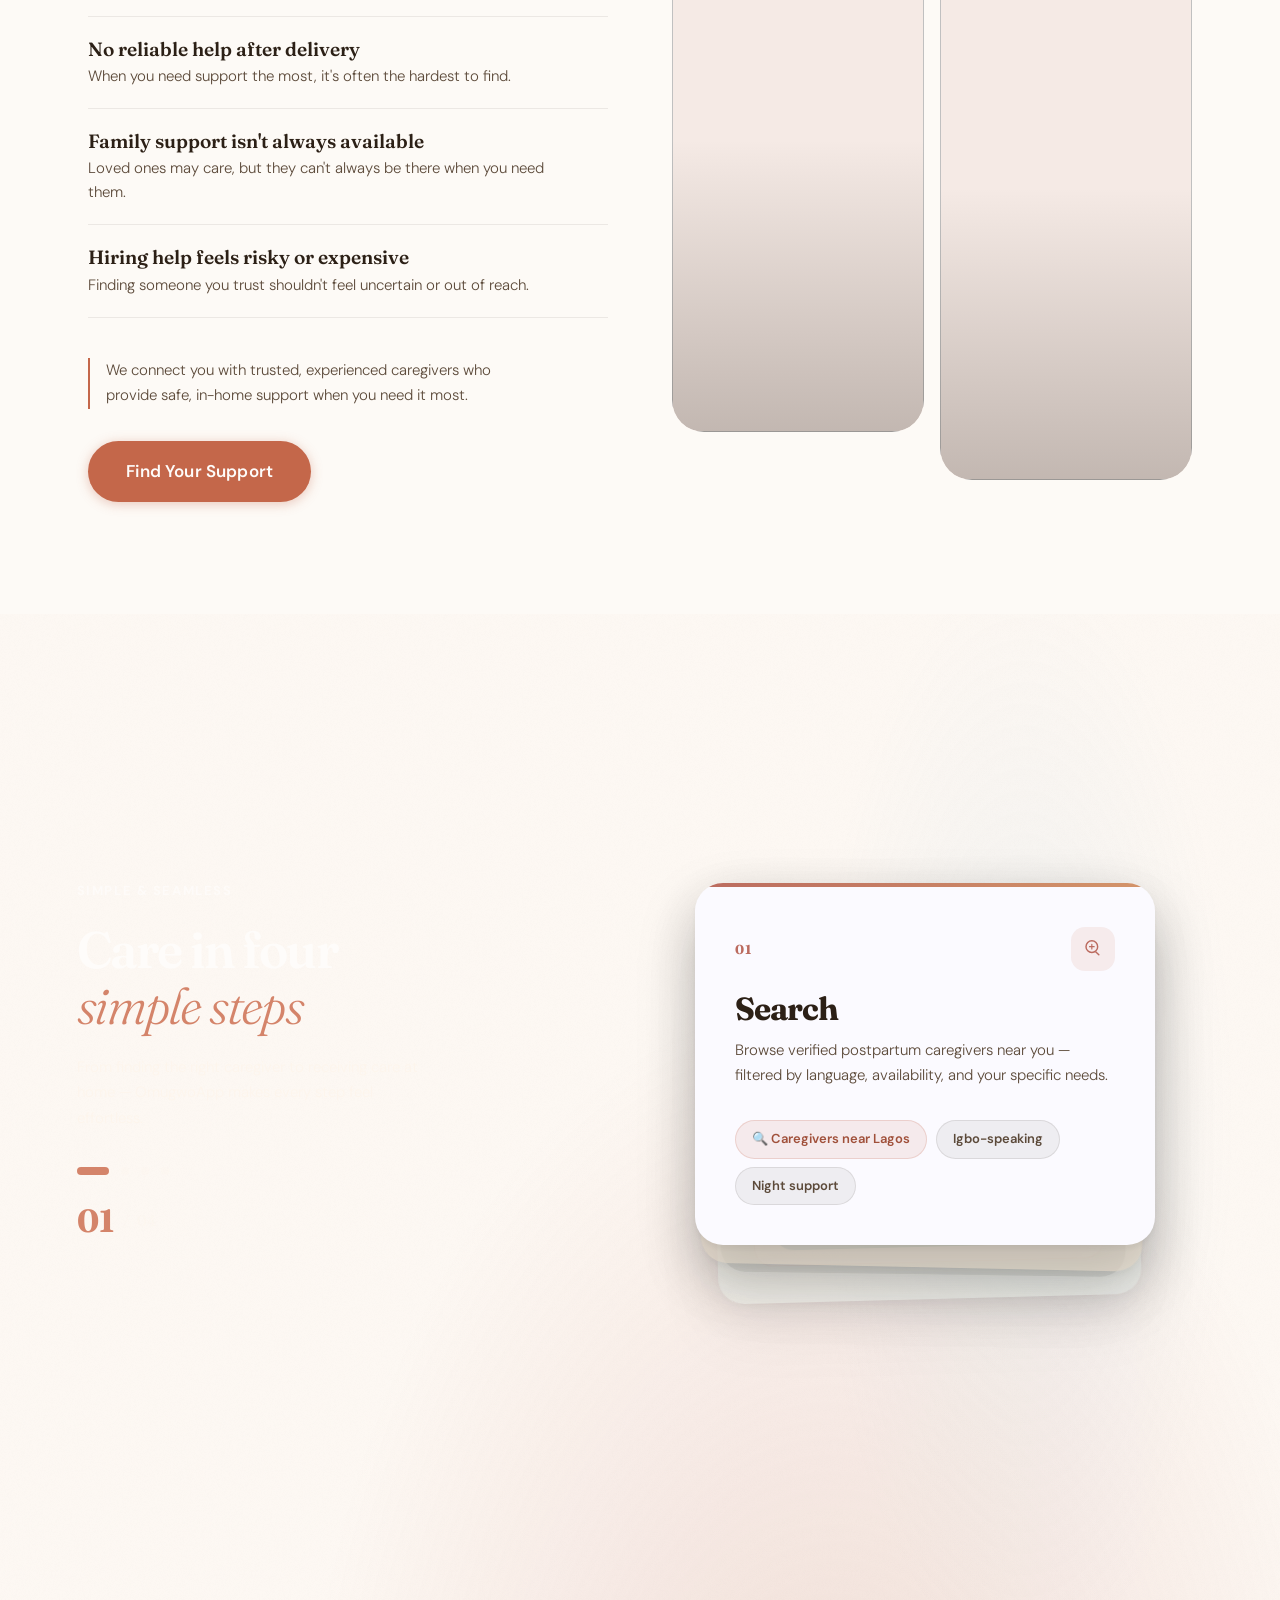
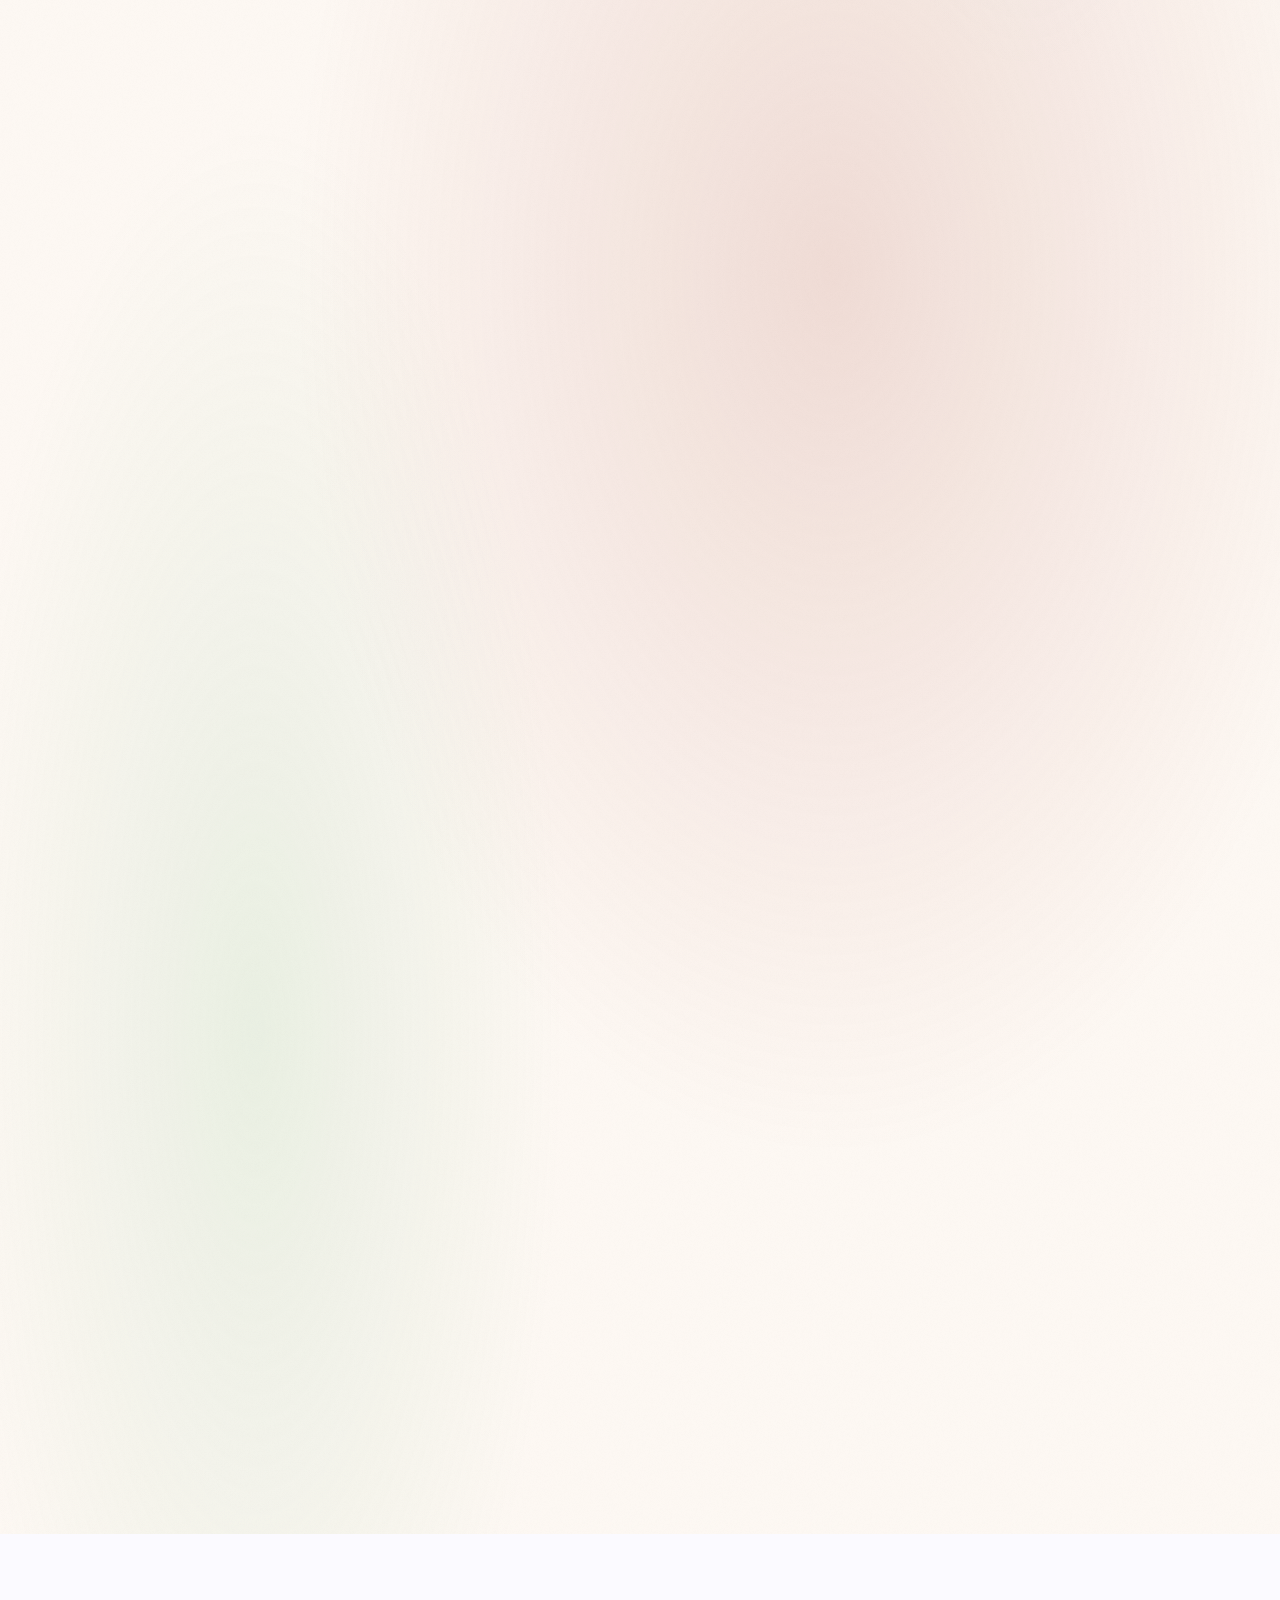
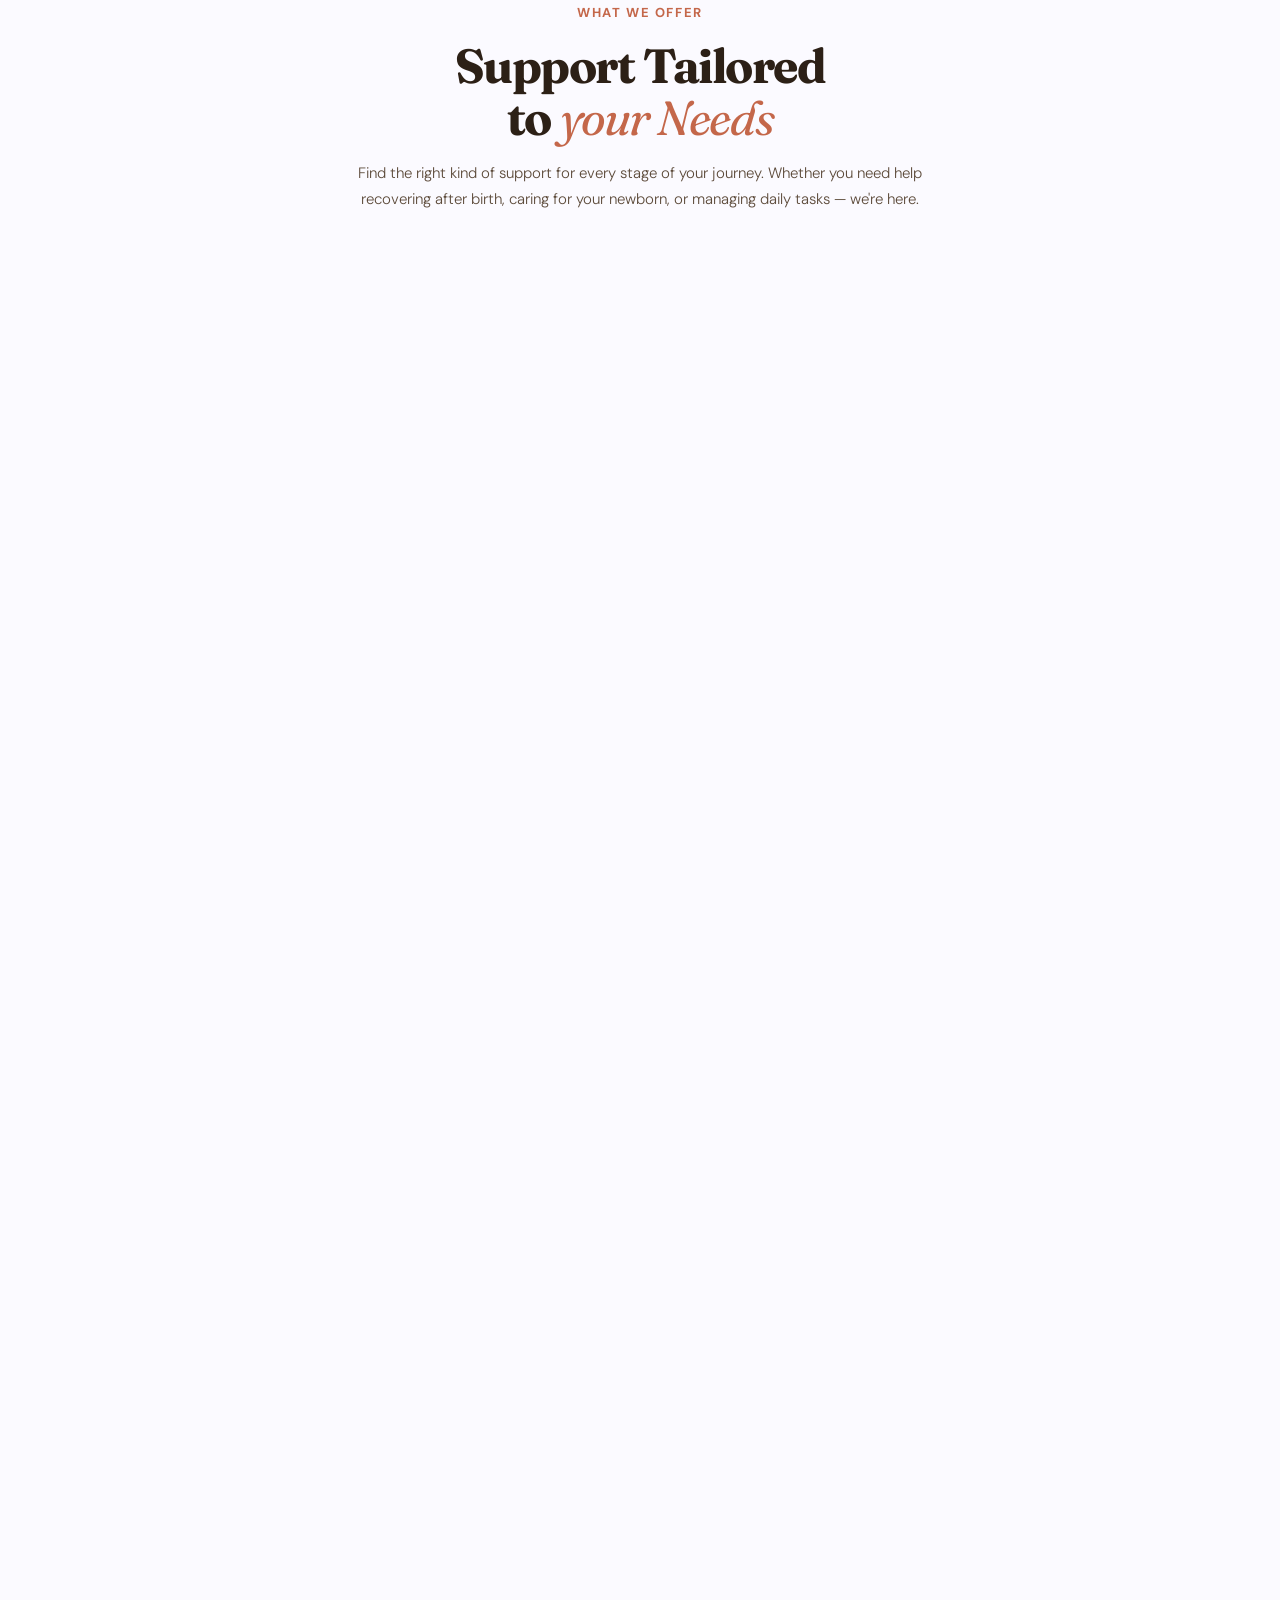
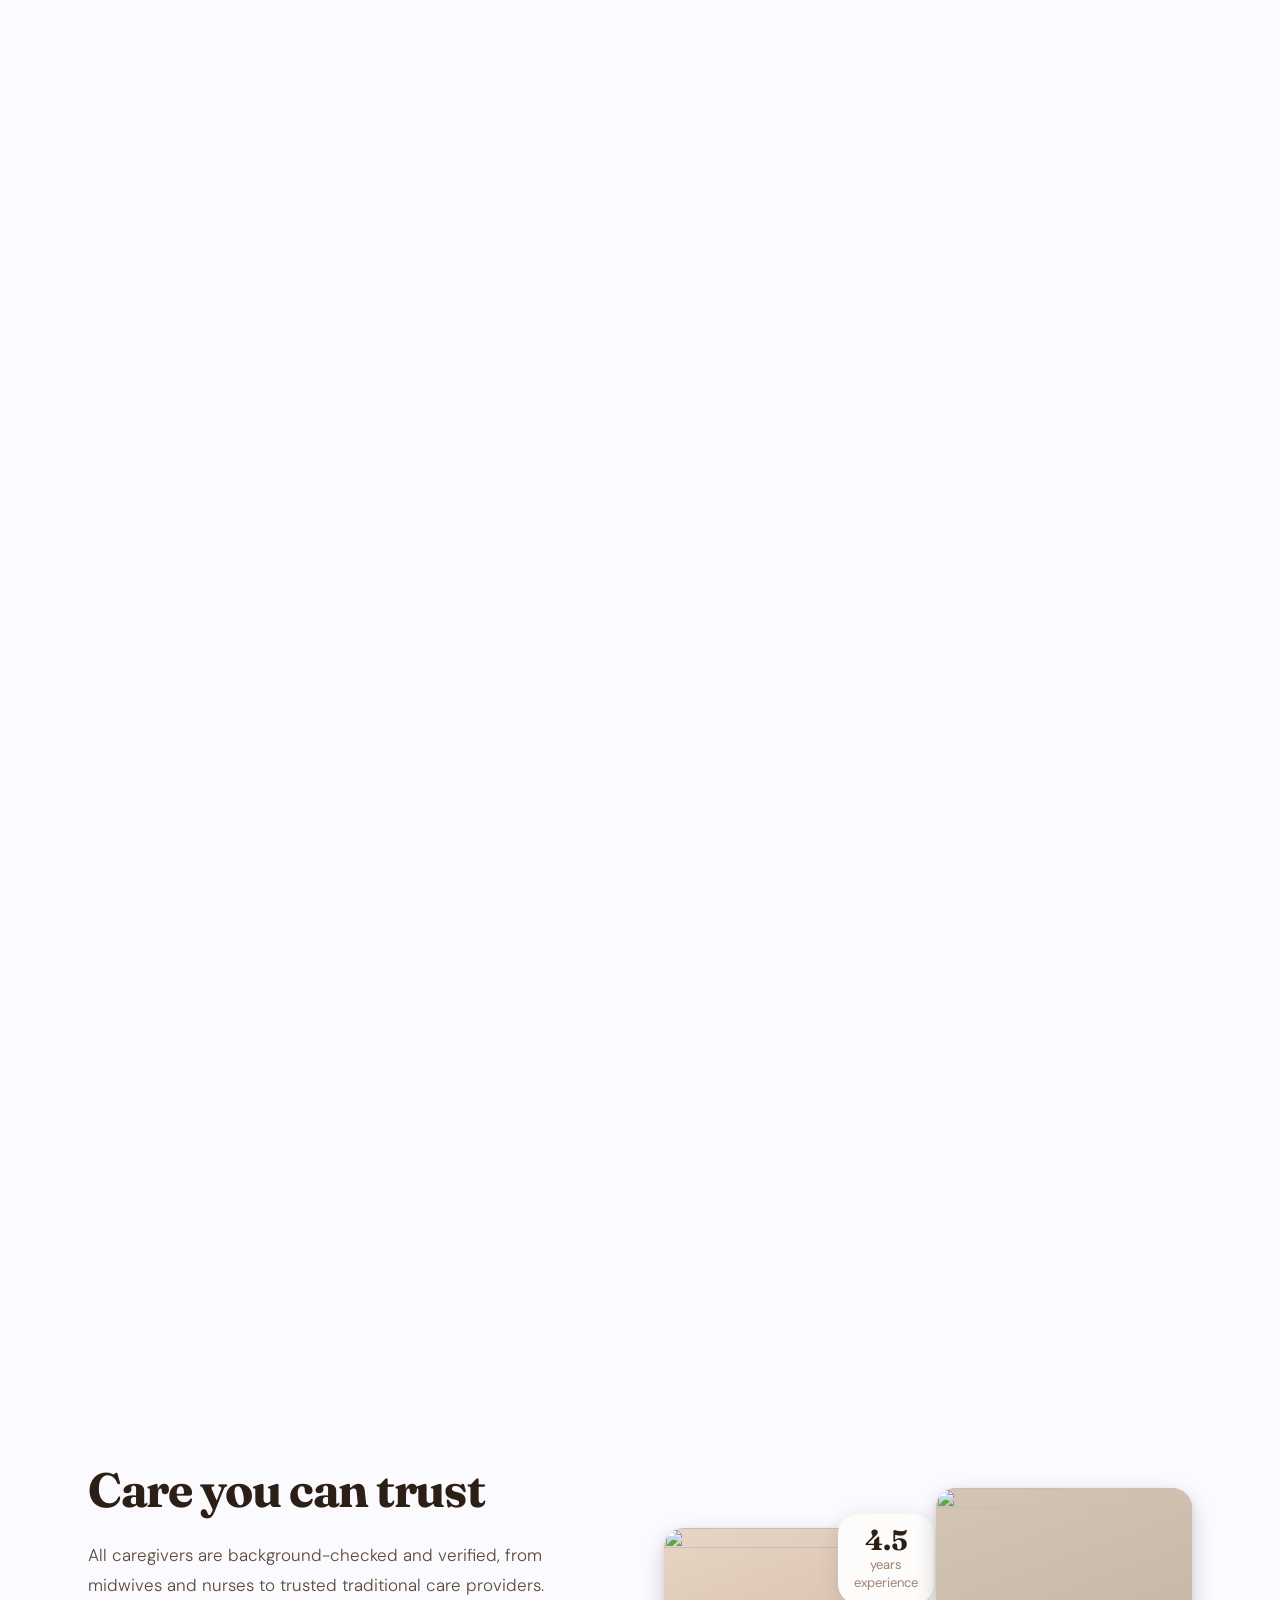
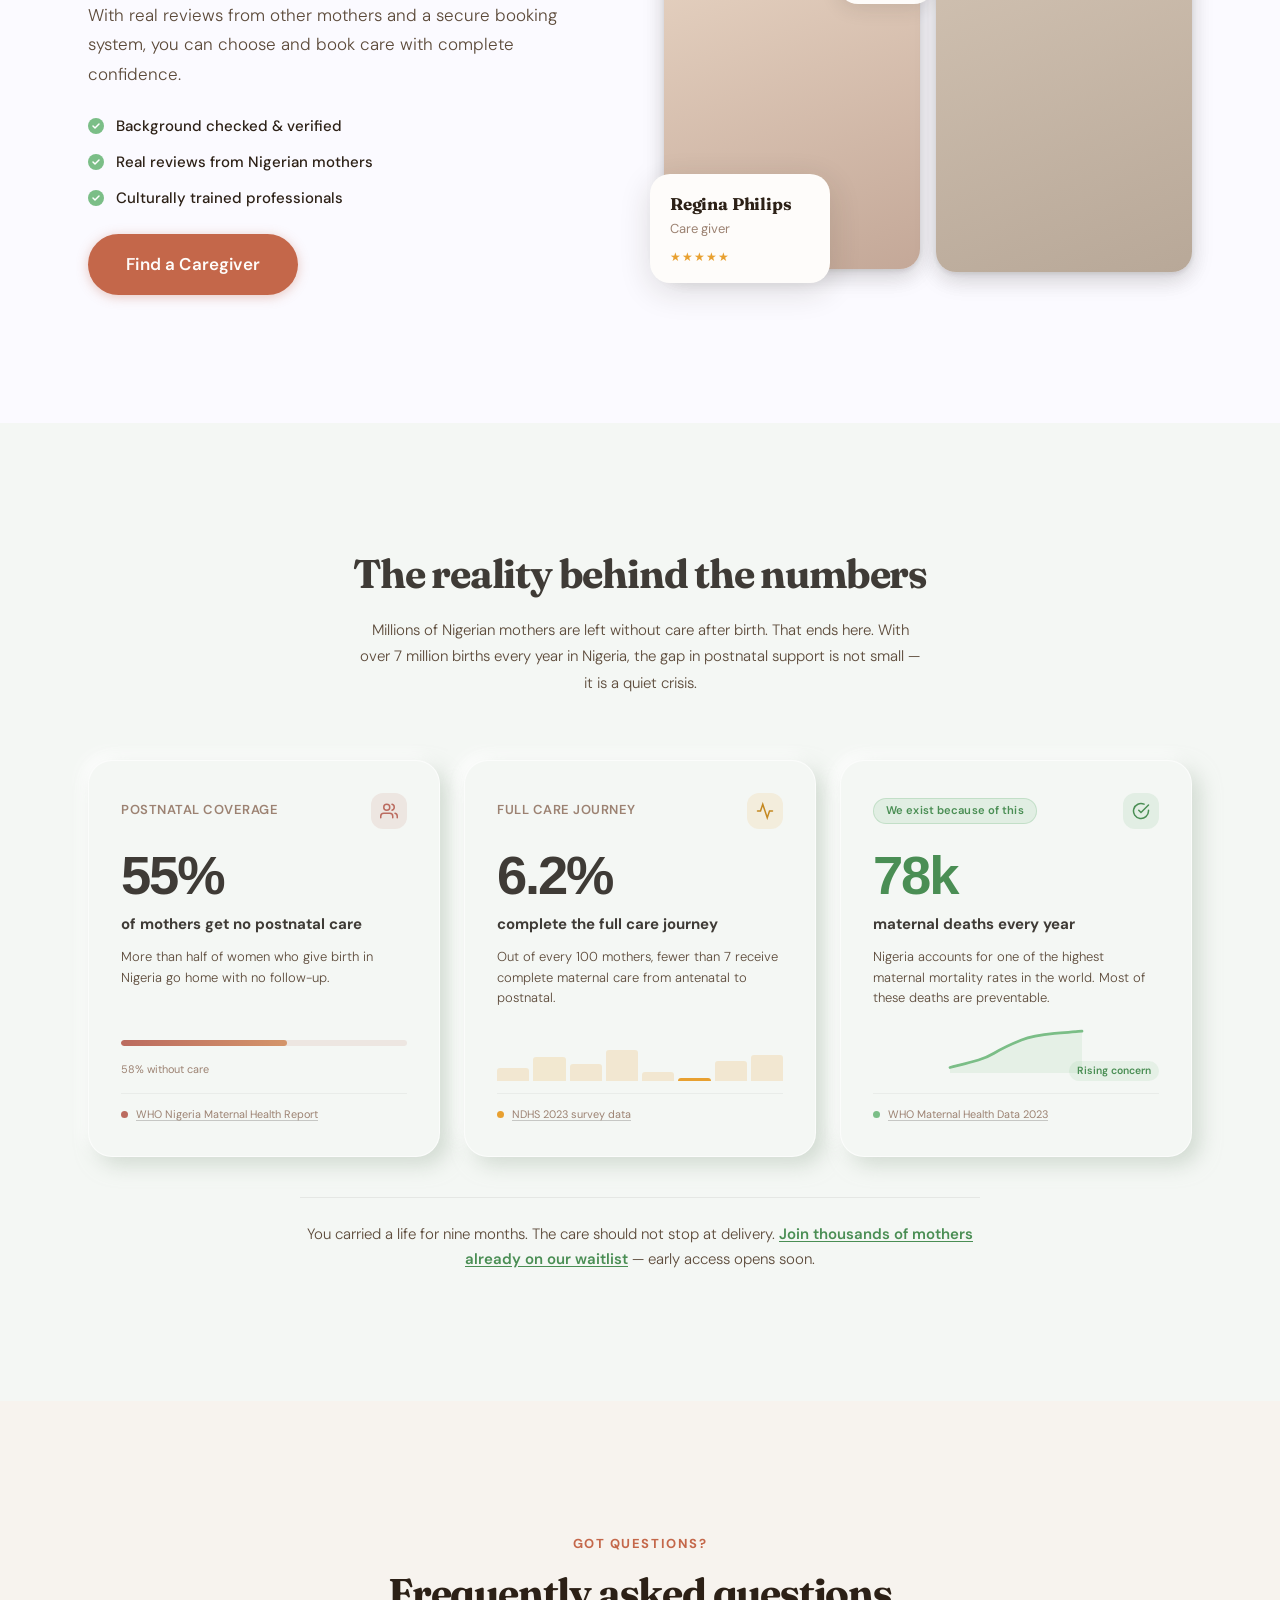
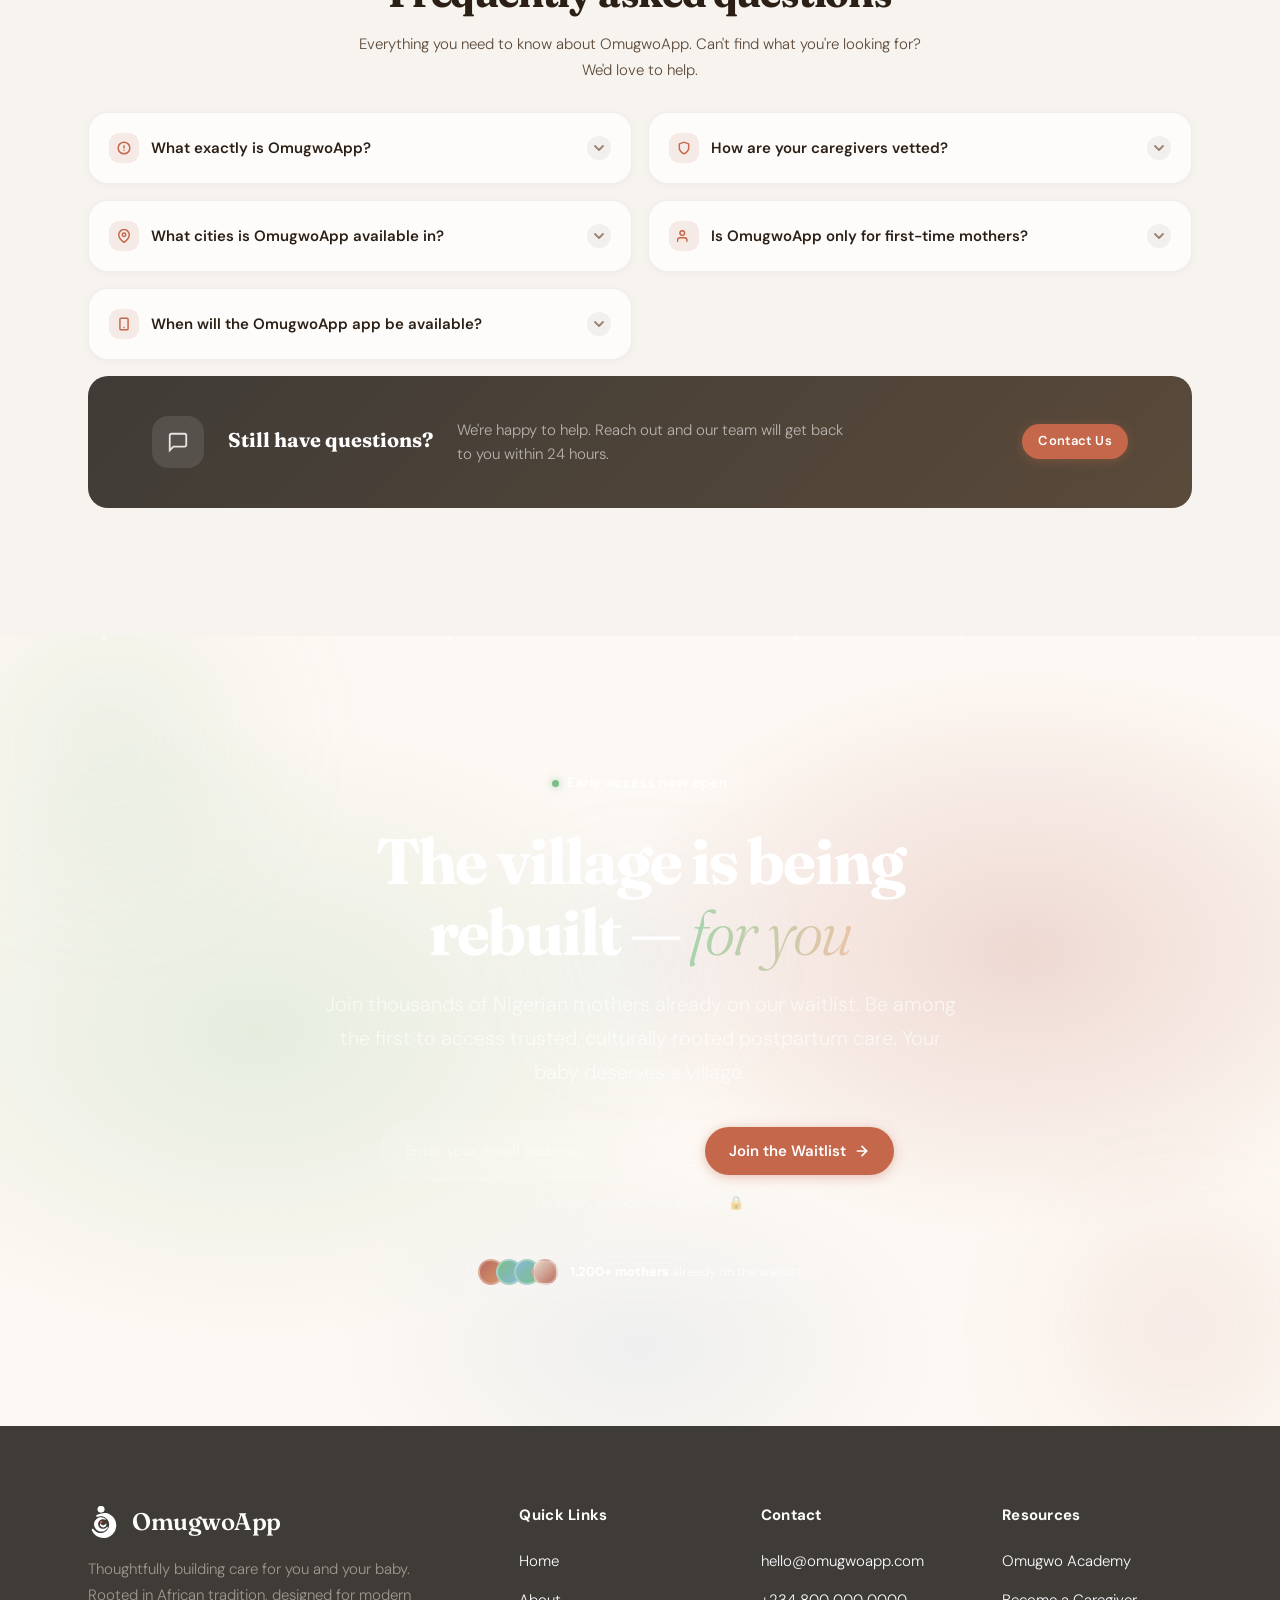
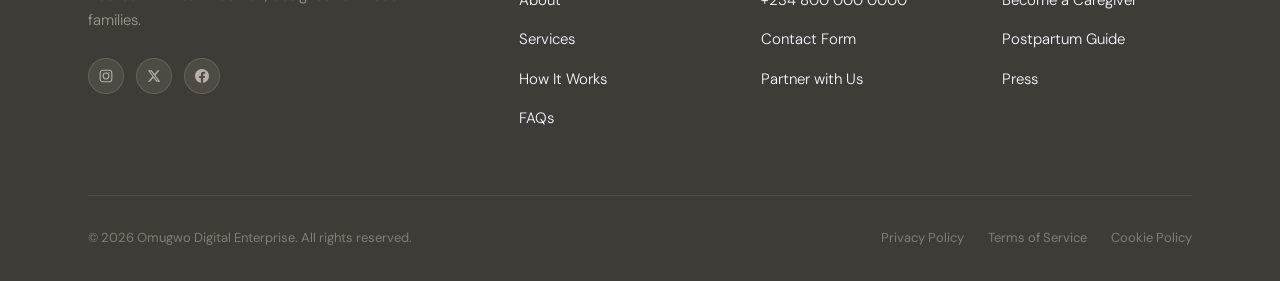
==== commit df3bc04f: "updated" ====
--- a/index.html
+++ b/index.html
@@ -7,7 +7,7 @@
   <title>OmugwoApp — Trusted Postpartum Care, Right at Home</title>
   <link rel="stylesheet" href="css/style.css" />
   <link rel="stylesheet" href="css/animations.css" />
-  <link rel="icon" type="image/svg+xml" href="assets/logo.svg" />
+  <link rel="icon" type="image/svg+xml" href="assets/logo3.svg" />
 </head>
 <body>
 
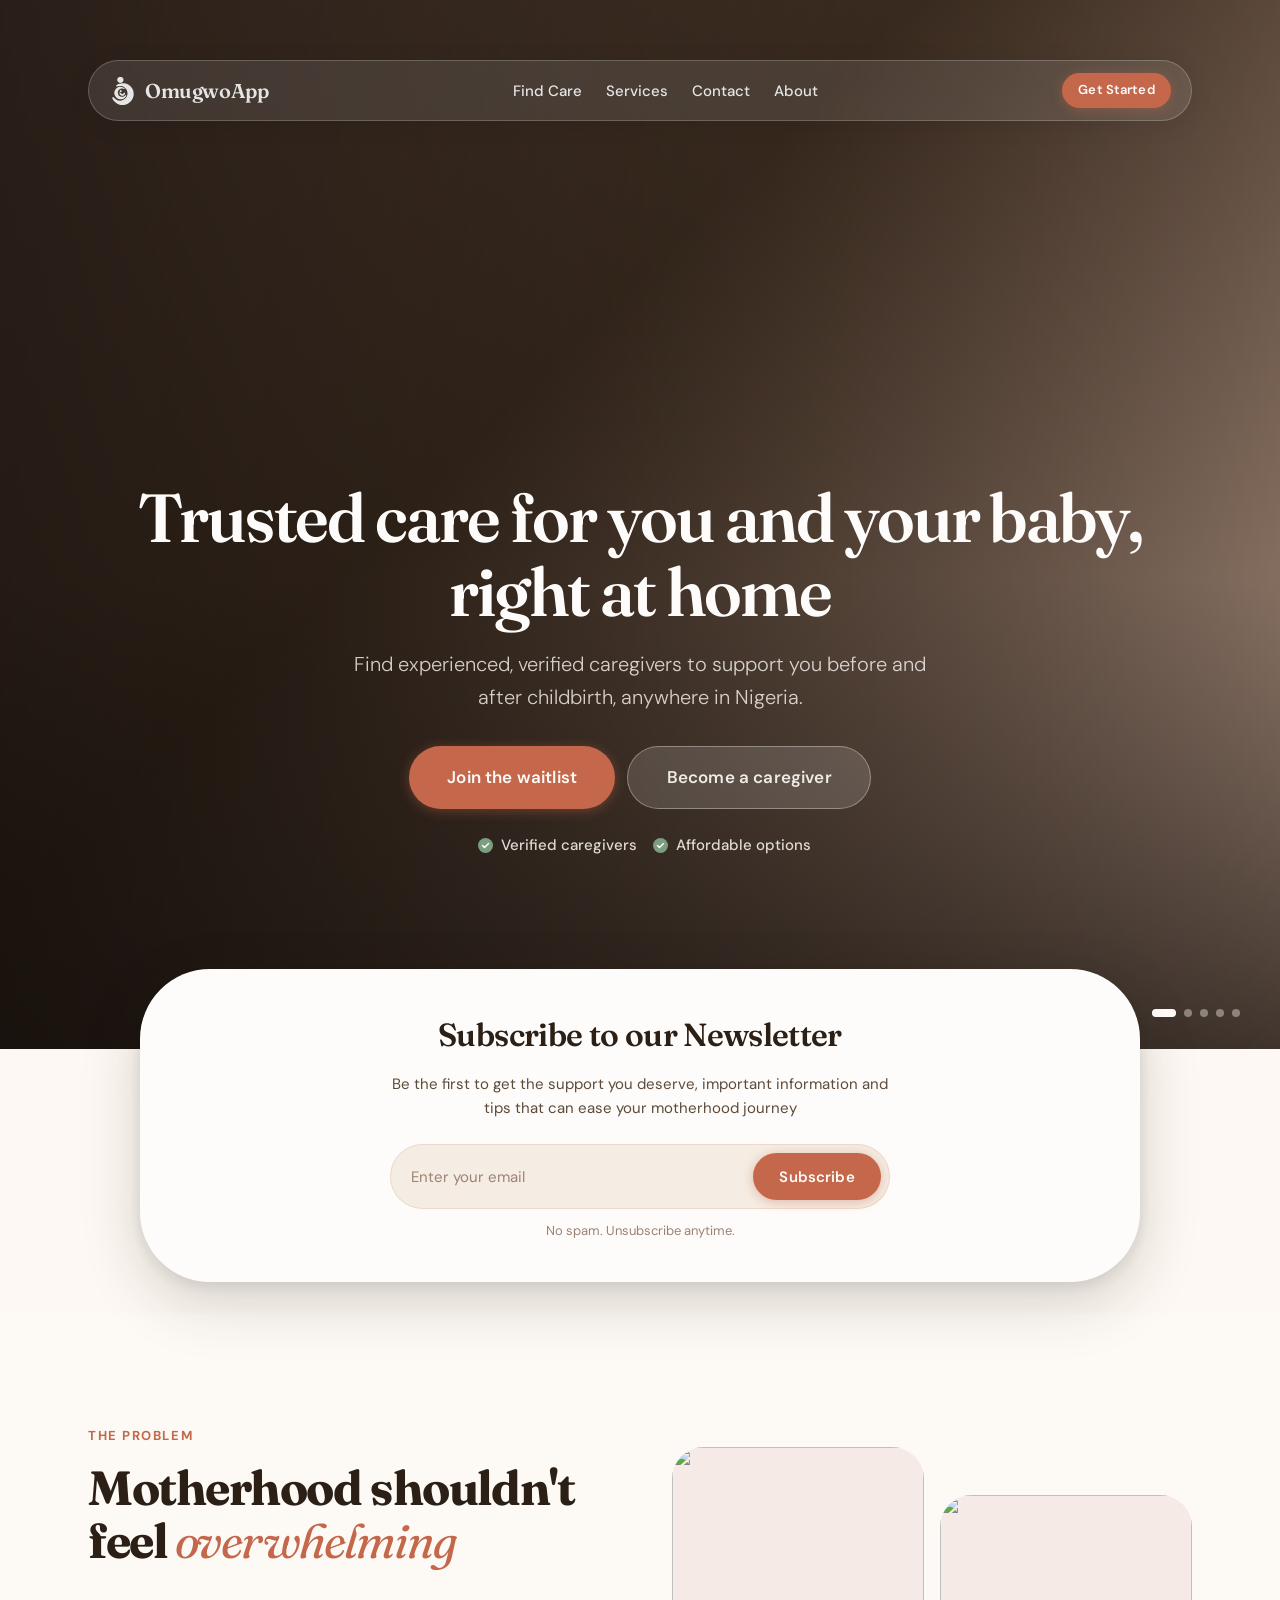
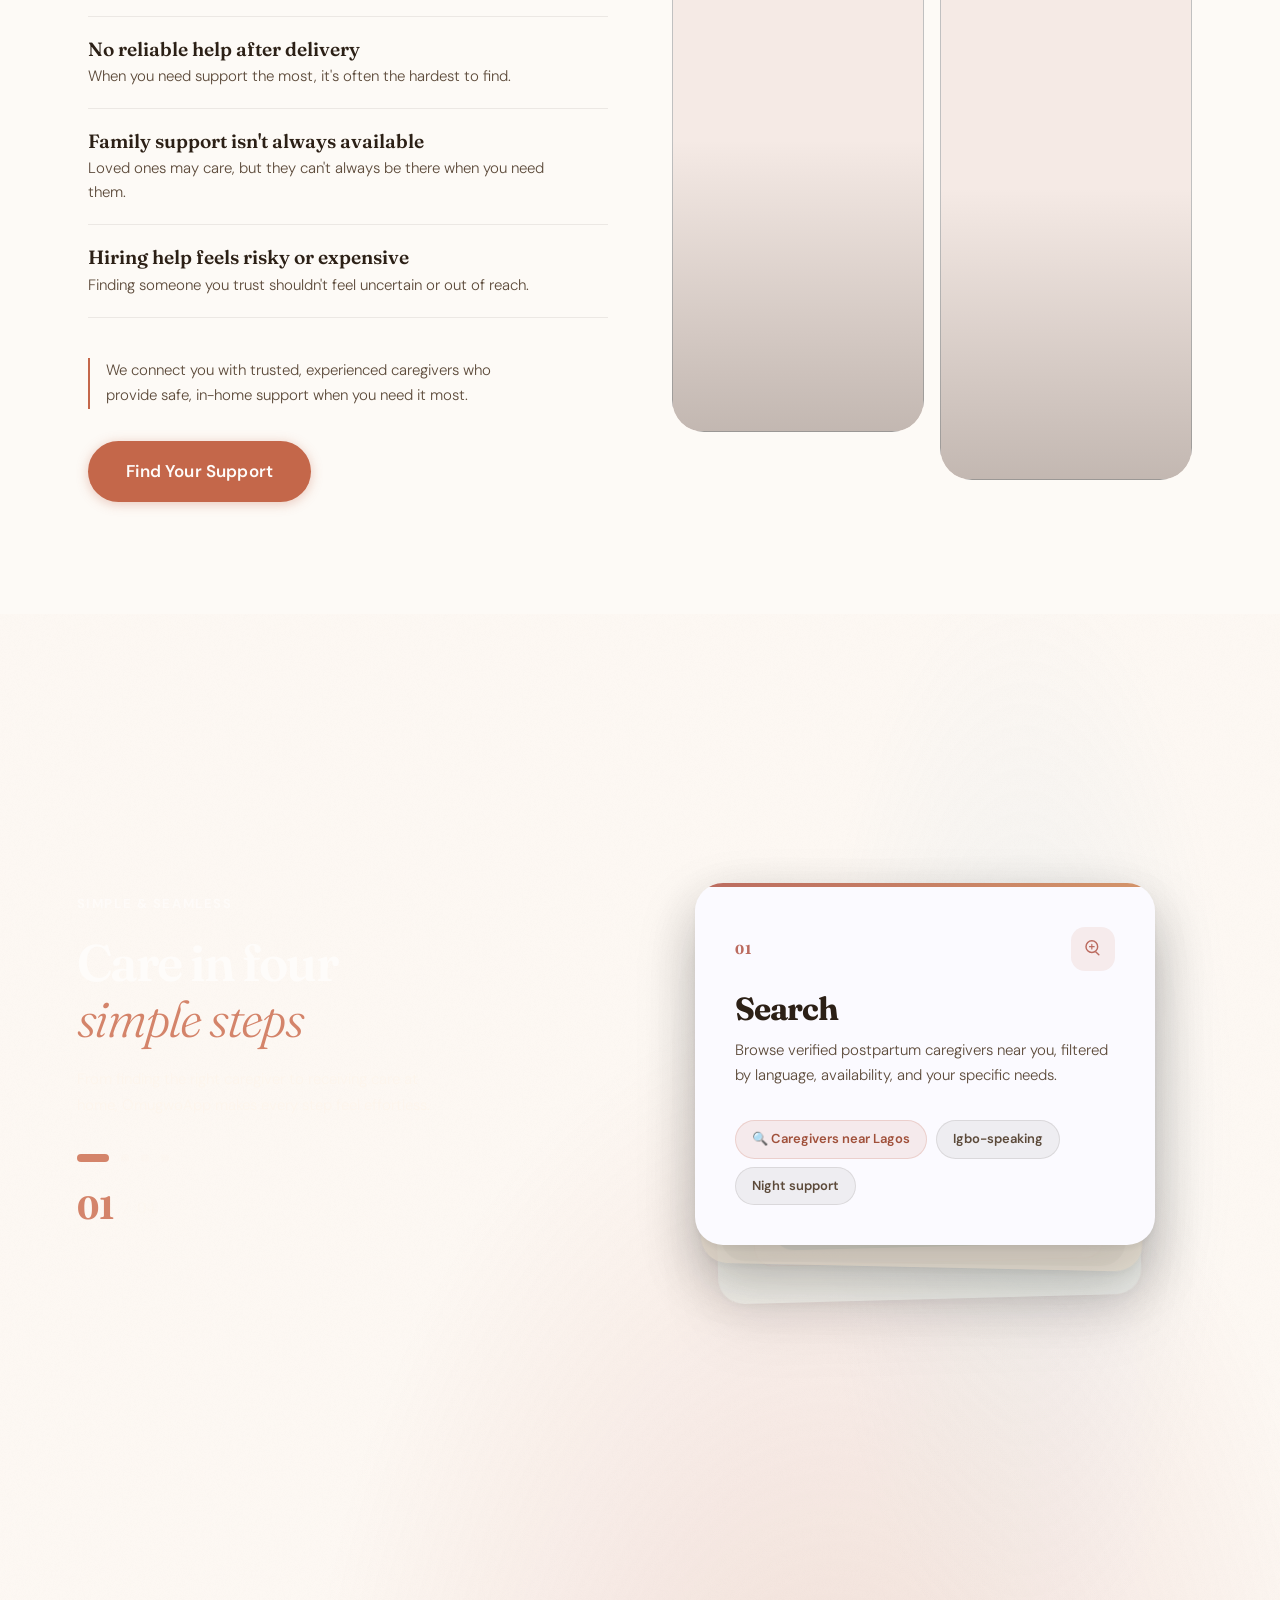
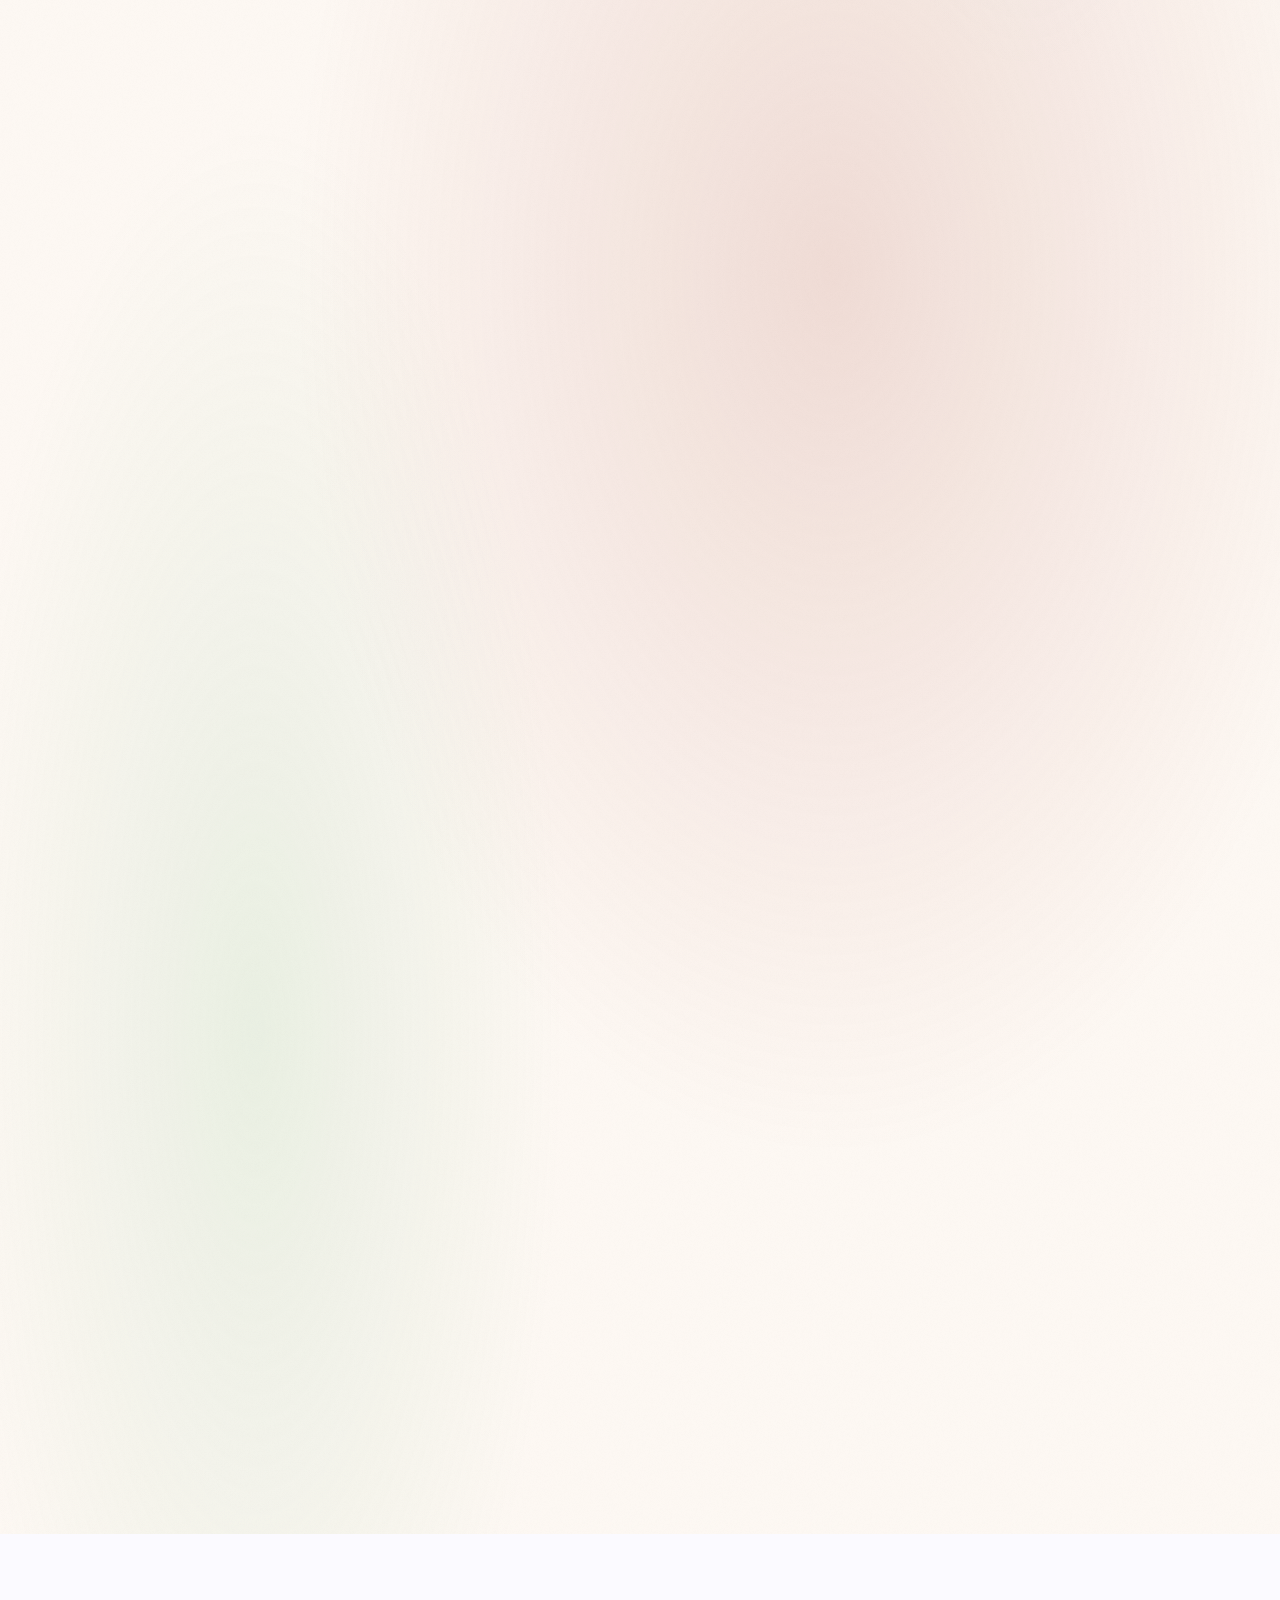
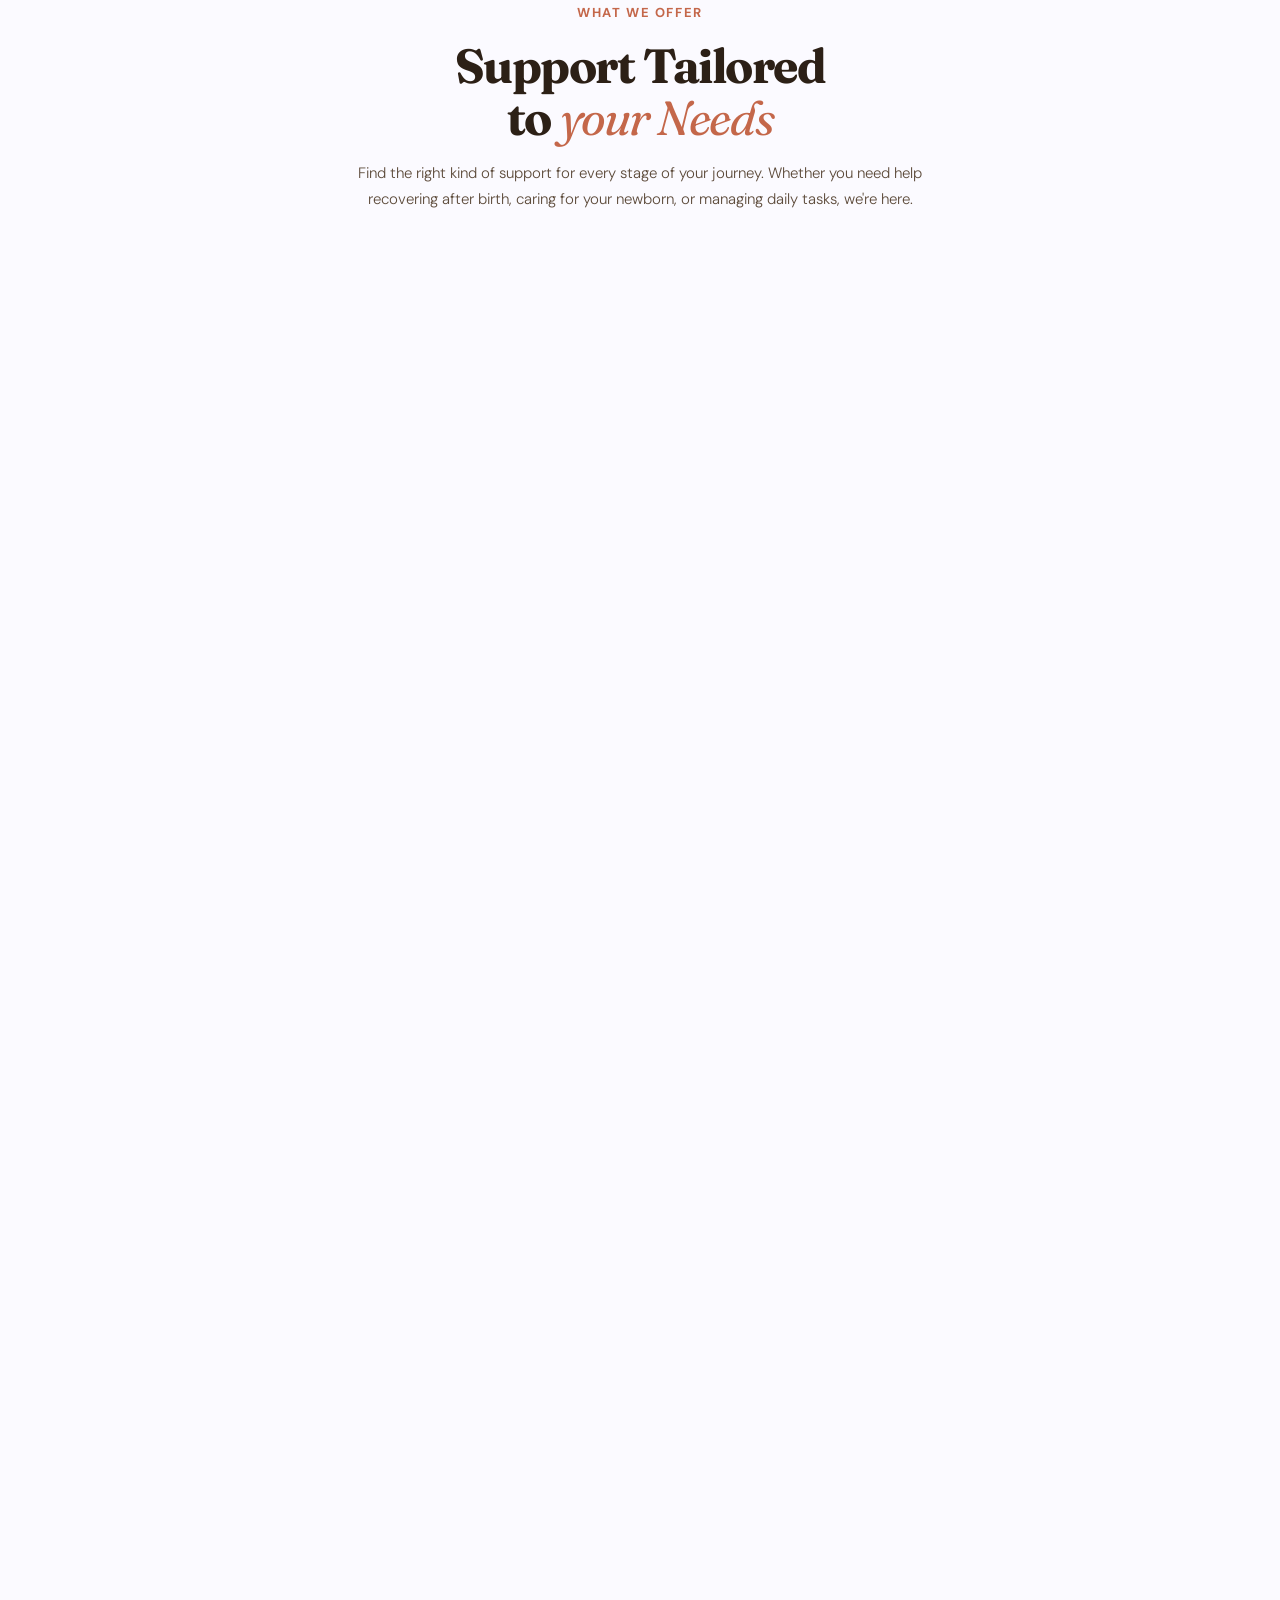
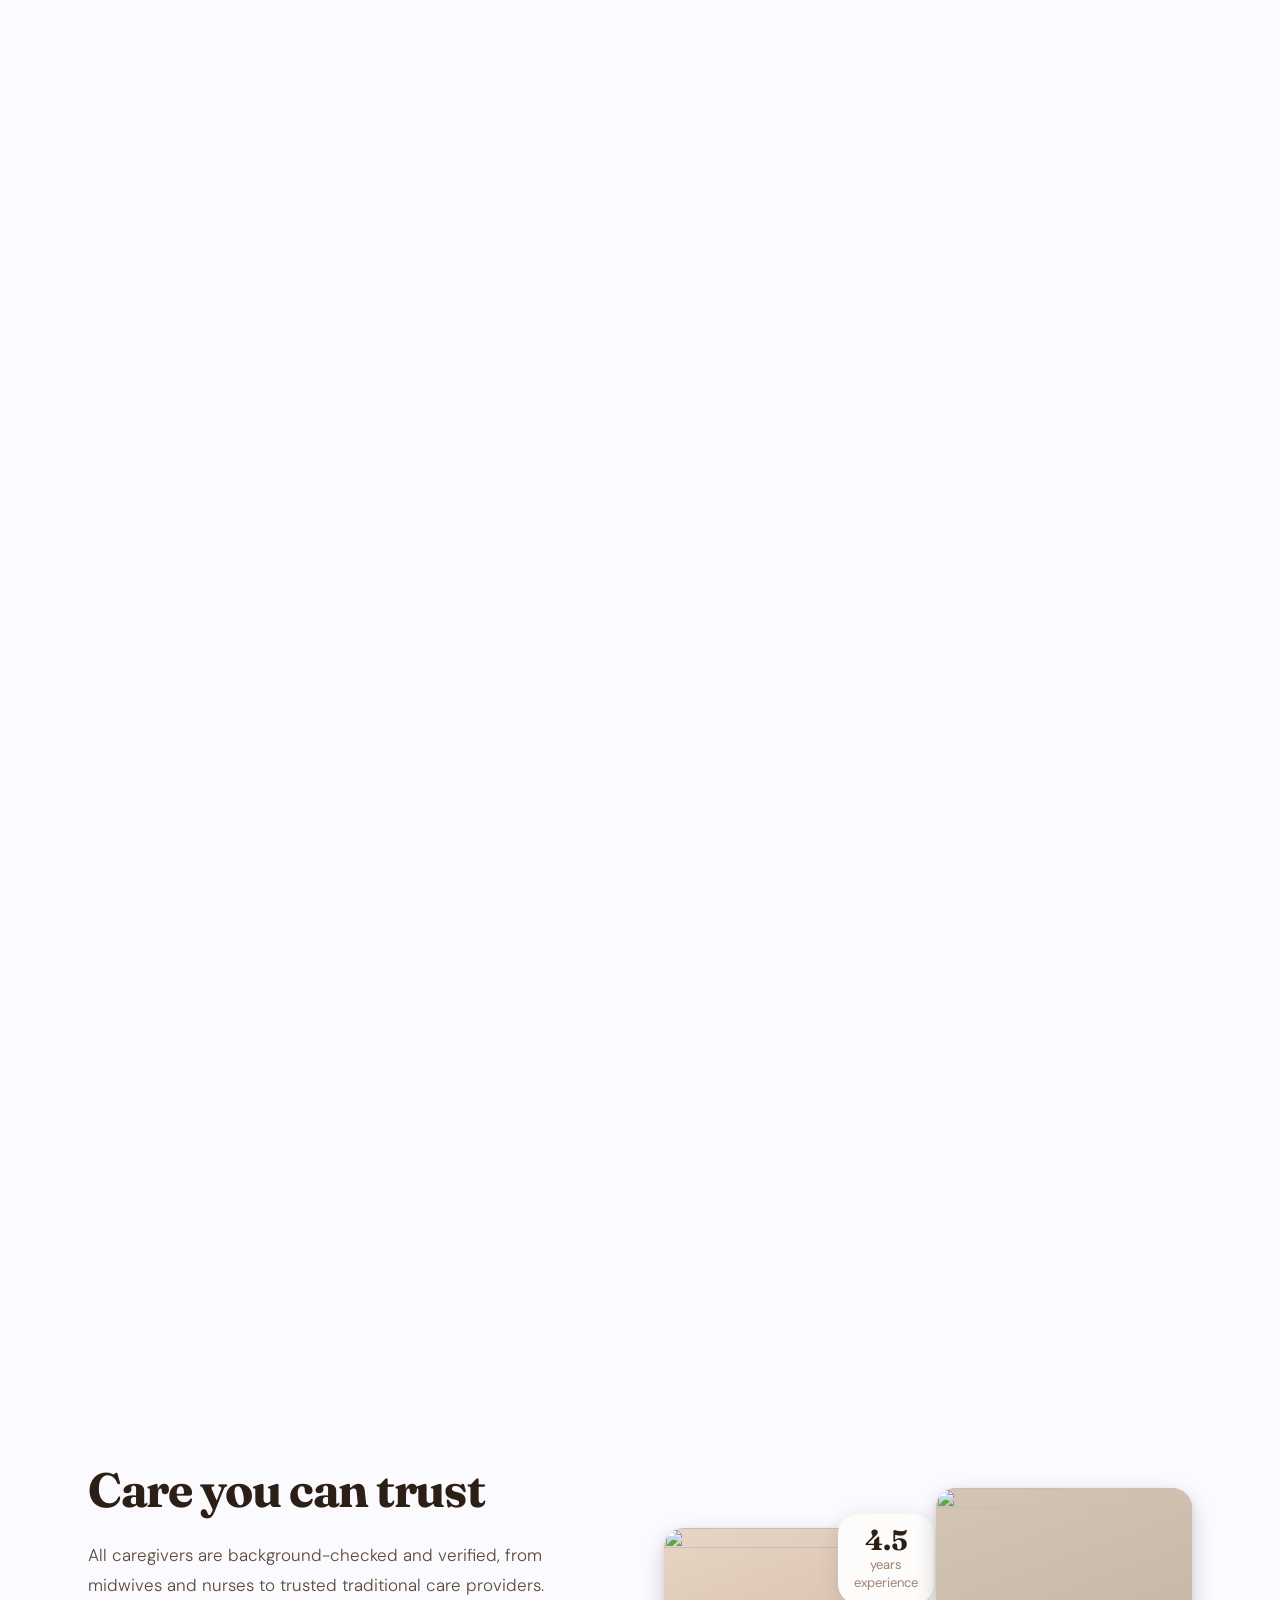
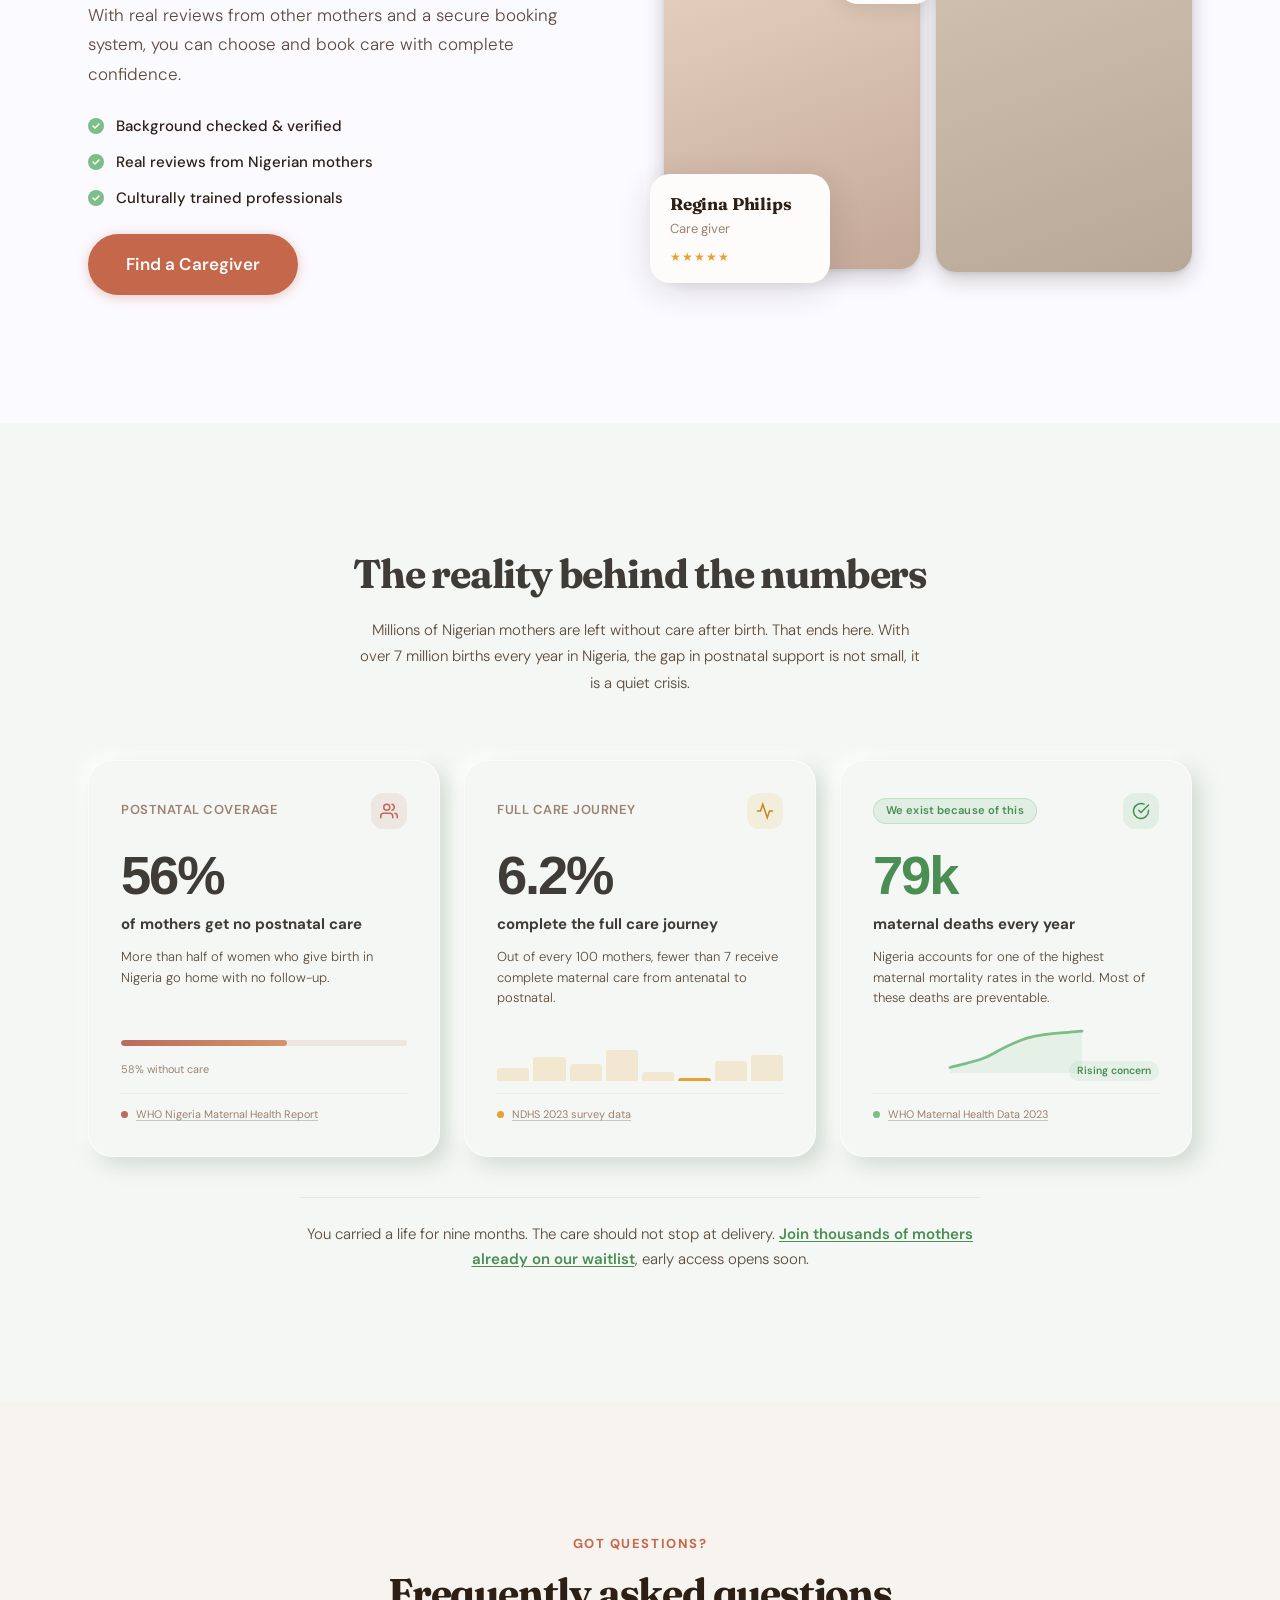
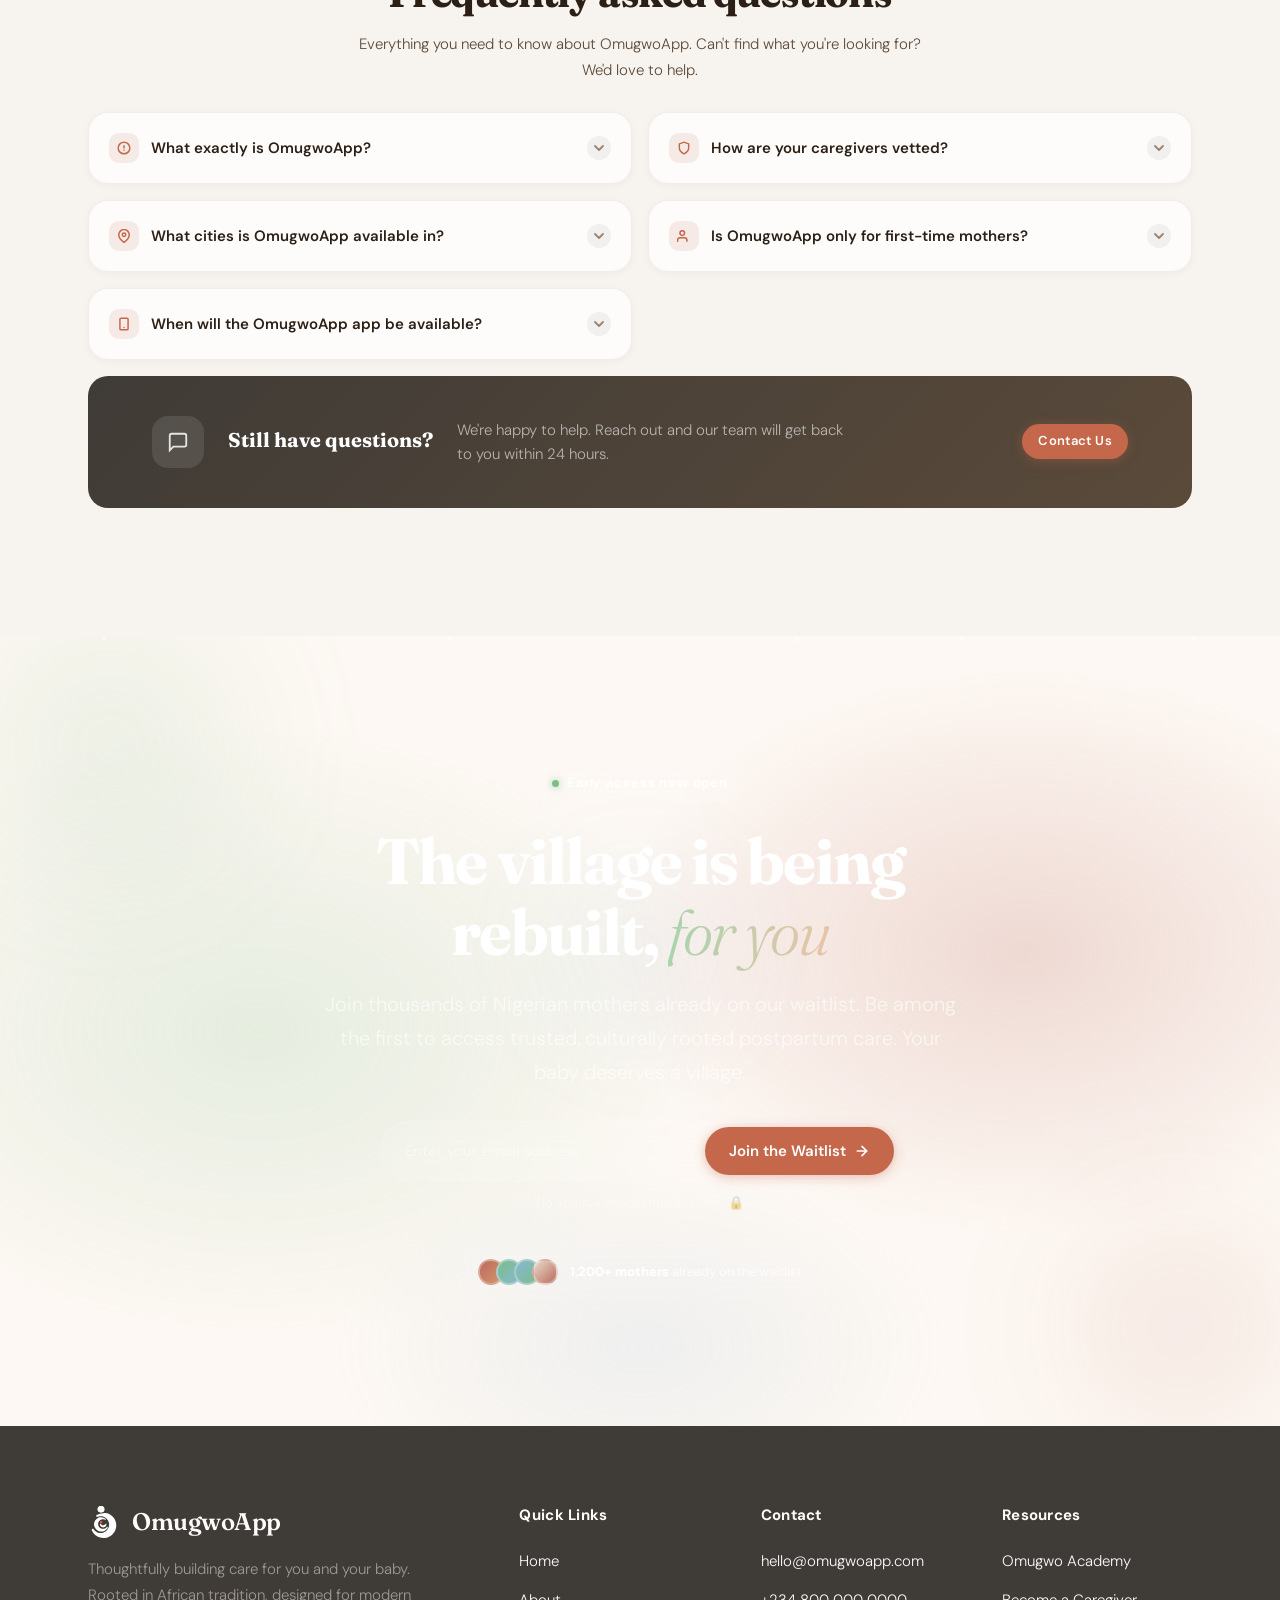
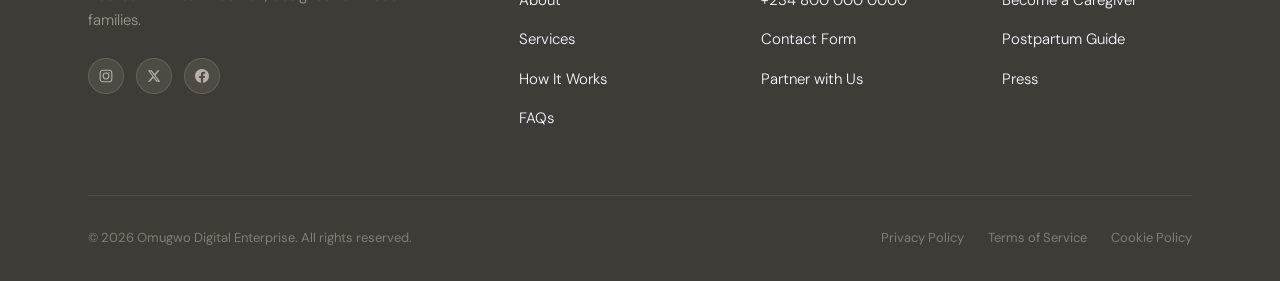
==== commit 2d42b04b: "mobile responsiveness" ====
--- a/index.html
+++ b/index.html
@@ -3,8 +3,8 @@
 <head>
   <meta charset="UTF-8" />
   <meta name="viewport" content="width=device-width, initial-scale=1.0" />
-  <meta name="description" content="OmugwoApp — Trusted postpartum care for Nigerian mothers. Find screened caregivers, access expert guidance, and receive the support you deserve after birth." />
-  <title>OmugwoApp — Trusted Postpartum Care, Right at Home</title>
+  <meta name="description" content="OmugwoApp, Trusted postpartum care for Nigerian mothers. Find screened caregivers, access expert guidance, and receive the support you deserve after birth." />
+  <title>OmugwoApp, Trusted Postpartum Care, Right at Home</title>
   <link rel="stylesheet" href="css/style.css" />
   <link rel="stylesheet" href="css/animations.css" />
   <link rel="icon" type="image/svg+xml" href="assets/logo3.svg" />
@@ -12,7 +12,7 @@
 <body>
 
 <!-- ============================================
-     HERO — Full-bleed with floating pill nav
+     HERO, Full-bleed with floating pill nav
      ============================================ -->
 <section class="hero" id="home" aria-label="Hero">
 
@@ -107,7 +107,7 @@
     </div>
   </div>
 
-  <!-- Hero copy — bottom-left overlay -->
+  <!-- Hero copy, bottom-left overlay -->
   <div class="hero__content">
     <h1 class="hero__headline reveal">
       Trusted care for you and your baby,<br>
@@ -143,14 +143,14 @@
 
 </section>
 
-<!-- Newsletter float — sits outside hero, overlaps via negative margin -->
+<!-- Newsletter float, sits outside hero, overlaps via negative margin -->
 <div class="newsletter-float">
   <div class="container">
     <div class="newsletter-float__card">
       <h3 class="newsletter-float__title">Subscribe to our Newsletter</h3>
       <p class="newsletter-float__sub">Be the first to get the support you deserve, important information and tips that can ease your motherhood journey</p>
       <form class="newsletter-float__form newsletter-form" aria-label="Email newsletter">
-        <input type="hidden" name="_subject" value="New newsletter subscriber — Omugwo" />
+        <input type="hidden" name="_subject" value="New newsletter subscriber, Omugwo" />
         <div class="newsletter-float__row">
           <label for="nl-email" class="sr-only">Email address</label>
           <input id="nl-email" type="email" name="email" class="newsletter-float__input" placeholder="Enter your email" autocomplete="email" required />
@@ -236,7 +236,7 @@
 
 
 <!-- ============================================
-     HOW IT WORKS — Scroll-driven card stack
+     HOW IT WORKS, Scroll-driven card stack
      ============================================ -->
 <section class="hiw" id="how-it-works" aria-label="How OmugwoApp works">
 
@@ -250,7 +250,7 @@
           Care in four<br><em>simple steps</em>
         </h2>
         <p class="hiw__sub">
-          From finding the right caregiver to receiving care at home — OmugwoApp makes every step feel effortless.
+          From finding the right caregiver to receiving care at home, OmugwoApp makes every step feel effortless.
         </p>
 
         <!-- Progress dots -->
@@ -286,7 +286,7 @@
               </span>
             </div>
             <h3 class="hiw__card-title">Search</h3>
-            <p class="hiw__card-text">Browse verified postpartum caregivers near you — filtered by language, availability, and your specific needs.</p>
+            <p class="hiw__card-text">Browse verified postpartum caregivers near you, filtered by language, availability, and your specific needs.</p>
             <div class="hiw__card-visual" aria-hidden="true">
               <div class="hiw__card-pill">🔍 Caregivers near Lagos</div>
               <div class="hiw__card-pill hiw__card-pill--sm">Igbo-speaking</div>
@@ -340,7 +340,7 @@
               </span>
             </div>
             <h3 class="hiw__card-title">Book</h3>
-            <p class="hiw__card-text">Schedule care in seconds. Pick your dates, hours, and preferences — with transparent pricing and easy rescheduling.</p>
+            <p class="hiw__card-text">Schedule care in seconds. Pick your dates, hours, and preferences, with transparent pricing and easy rescheduling.</p>
             <div class="hiw__card-visual" aria-hidden="true">
               <div class="hiw__card-booking">
                 <div class="hiw__card-booking-row">
@@ -368,7 +368,7 @@
               </span>
             </div>
             <h3 class="hiw__card-title">Receive Care</h3>
-            <p class="hiw__card-text">Your caregiver arrives ready — newborn care, breastfeeding support, household help, and emotional presence.</p>
+            <p class="hiw__card-text">Your caregiver arrives ready, newborn care, breastfeeding support, household help, and emotional presence.</p>
             <div class="hiw__card-visual" aria-hidden="true">
               <div class="hiw__card-care-items">
                 <span class="hiw__care-tag">🤱 Breastfeeding support</span>
@@ -388,7 +388,7 @@
 
 
 <!-- ============================================
-     SERVICES SECTION — Sticky scroll reveal
+     SERVICES SECTION, Sticky scroll reveal
      ============================================ -->
 <section class="svc" id="services" aria-label="Our services">
 
@@ -400,12 +400,12 @@
         Support Tailored<br>to <em>your Needs</em>
       </h2>
       <p class="svc__subtext reveal reveal-delay-2">
-        Find the right kind of support for every stage of your journey. Whether you need help recovering after birth, caring for your newborn, or managing daily tasks — we're here.
+        Find the right kind of support for every stage of your journey. Whether you need help recovering after birth, caring for your newborn, or managing daily tasks, we're here.
       </p>
     </div>
   </div>
 
-  <!-- Sticky scroll zone — tall outer, pinned inner -->
+  <!-- Sticky scroll zone, tall outer, pinned inner -->
   <div class="svc__scroll-outer">
     <div class="svc__scroll-inner">
       <div class="container">
@@ -571,7 +571,7 @@
       <!-- Right: two staggered portrait photos with floating cards -->
       <div class="trust__photos" aria-hidden="true">
 
-        <!-- Image 1: tall, caregiver portrait — slightly lower -->
+        <!-- Image 1: tall, caregiver portrait, slightly lower -->
         <div class="trust__photo-wrap trust__photo-wrap--1 reveal">
           <!--
             Replace with: <img src="images/trust-caregiver.jpg" alt="" class="trust__photo" />
@@ -581,14 +581,14 @@
             <img src="images/problem-2.jpg" alt="" class="trust__photo" />
           </div>
 
-          <!-- Experience badge — top right corner -->
+          <!-- Experience badge, top right corner -->
           <div class="trust__badge trust__badge--exp">
             <span class="trust__badge-num">4.5</span>
             <span class="trust__badge-line">years</span>
             <span class="trust__badge-line">experience</span>
           </div>
 
-          <!-- Name card — bottom -->
+          <!-- Name card, bottom -->
           <div class="trust__name-card">
             <p class="trust__name-card-name">Regina Philips</p>
             <p class="trust__name-card-role">Care giver</p>
@@ -596,7 +596,7 @@
           </div>
         </div>
 
-        <!-- Image 2: shorter, mother portrait — slightly higher, offset right -->
+        <!-- Image 2: shorter, mother portrait, slightly higher, offset right -->
         <div class="trust__photo-wrap trust__photo-wrap--2 reveal reveal-delay-1">
           <!--
             Replace with: <img src="images/trust-mother.jpg" alt="" class="trust__photo" />
@@ -623,13 +623,13 @@
     <div class="stats__header">
       <h2 class="stats__headline reveal">The reality behind the numbers</h2>
       <p class="stats__intro reveal reveal-delay-1">
-        Millions of Nigerian mothers are left without care after birth. That ends here. With over 7 million births every year in Nigeria, the gap in postnatal support is not small — it is a quiet crisis.
+        Millions of Nigerian mothers are left without care after birth. That ends here. With over 7 million births every year in Nigeria, the gap in postnatal support is not small, it is a quiet crisis.
       </p>
     </div>
 
     <div class="stats__grid">
 
-      <!-- Card 1 — big stat, progress bar widget -->
+      <!-- Card 1, big stat, progress bar widget -->
       <div class="stat-card stat-card--coral reveal" role="listitem">
         <div class="stat-card__top">
           <span class="stat-card__tag">Postnatal coverage</span>
@@ -655,7 +655,7 @@
         </div>
       </div>
 
-      <!-- Card 2 — middle stat, ring chart feel -->
+      <!-- Card 2, middle stat, ring chart feel -->
       <div class="stat-card stat-card--amber reveal reveal-delay-1" role="listitem">
         <div class="stat-card__top">
           <span class="stat-card__tag">Full care journey</span>
@@ -685,7 +685,7 @@
         </div>
       </div>
 
-      <!-- Card 3 — green accent, "We exist because of this" badge -->
+      <!-- Card 3, green accent, "We exist because of this" badge -->
       <div class="stat-card stat-card--sage reveal reveal-delay-2" role="listitem">
         <div class="stat-card__top">
           <span class="stat-card__tag stat-card__tag--sage">We exist because of this</span>
@@ -716,7 +716,7 @@
 
     <!-- Closing statement -->
     <p class="stats__closing reveal">
-      You carried a life for nine months. The care should not stop at delivery. <a href="#waitlist">Join thousands of mothers already on our waitlist</a> — early access opens soon.
+      You carried a life for nine months. The care should not stop at delivery. <a href="#waitlist">Join thousands of mothers already on our waitlist</a>, early access opens soon.
     </p>
 
   </div>
@@ -748,7 +748,7 @@
           </span>
         </button>
         <div class="faq__answer"><div class="faq__answer-inner">
-          <p>OmugwoApp is a marketplace platform connecting new mothers in Nigeria with vetted, trained postpartum caregivers. Drawing from the traditional Igbo practice — where family comes to support a new mother — we modernize and formalize that care for today's families.</p>
+          <p>OmugwoApp is a marketplace platform connecting new mothers in Nigeria with vetted, trained postpartum caregivers. Drawing from the traditional Igbo practice, where family comes to support a new mother, we modernize and formalize that care for today's families.</p>
         </div></div>
       </div>
 
@@ -852,7 +852,7 @@
     </div>
 
     <h2 class="cta__headline reveal reveal-delay-1">
-      The village is being<br>rebuilt — <em>for you</em>
+      The village is being<br>rebuilt, <em>for you</em>
     </h2>
 
     <p class="cta__subtext reveal reveal-delay-2">
@@ -861,7 +861,7 @@
 
     <!-- Inline email form -->
     <form class="cta__form newsletter-form reveal reveal-delay-3" aria-label="Join waitlist">
-      <input type="hidden" name="_subject" value="New waitlist signup — Omugwo CTA" />
+      <input type="hidden" name="_subject" value="New waitlist signup, Omugwo CTA" />
       <div class="cta__form-row">
         <label for="cta-email" class="sr-only">Your email address</label>
         <input id="cta-email" type="email" name="email" class="cta__input" placeholder="Enter your email address" autocomplete="email" required />
--- a/css/style.css
+++ b/css/style.css
@@ -2651,3 +2651,147 @@
   .footer__top { grid-template-columns: 1fr; }
   .footer__bottom { flex-direction: column; align-items: flex-start; }
 }
+
+/* ============================================================
+   MOBILE FIXES — Comprehensive responsive overhaul
+   All breakpoints in one block for clarity
+   ============================================================ */
+
+/* ── Nav pill — prevent overflow on small screens ── */
+.nav__pill {
+  max-width: 100%;
+  box-sizing: border-box;
+}
+
+/* ── Inner page nav hamburger spans — dark on light bg ── */
+.nav--page .nav__hamburger span {
+  background: var(--earth);
+  mix-blend-mode: normal;
+}
+
+/* ── Mobile menu close button ── */
+.nav__mobile {
+  overflow-y: auto;
+  -webkit-overflow-scrolling: touch;
+}
+
+@media (max-width: 768px) {
+
+  /* NAV */
+  .nav { padding-top: var(--space-3); left: 0; right: 0; }
+  .container { padding-left: var(--space-4); padding-right: var(--space-4); }
+
+  /* HERO — prevent content bleed */
+  .hero__content {
+    padding-left: var(--space-5);
+    padding-right: var(--space-5);
+    text-align: center;
+    align-items: center;
+  }
+  .hero__headline {
+    font-size: clamp(1.9rem, 7.5vw, 2.75rem);
+    max-width: 100%;
+  }
+  .hero__subtext { max-width: 100%; font-size: var(--text-sm); }
+  .hero__actions {
+    flex-direction: column;
+    width: 100%;
+    max-width: 320px;
+  }
+  .hero__actions .btn { width: 100%; justify-content: center; }
+  .hero__badges { justify-content: center; flex-wrap: wrap; }
+  .hero__slider-dots { right: var(--space-5); }
+
+  /* NEWSLETTER FLOAT */
+  .newsletter-float { margin-top: -3rem; }
+  .newsletter-float__card { margin: 0 var(--space-4); border-radius: var(--radius-lg); }
+  .newsletter-float__row {
+    flex-direction: column;
+    border-radius: var(--radius-lg);
+    padding: var(--space-3);
+    gap: var(--space-2);
+  }
+  .newsletter-float__input { text-align: center; }
+  .newsletter-float__row .btn { width: 100%; justify-content: center; }
+
+  /* PROBLEM SECTION */
+  .problem__images { display: none; }
+  .problem__inner { grid-template-columns: 1fr; }
+
+  /* HIW */
+  .hiw__sticky { padding: var(--space-12) var(--space-5); }
+
+  /* SERVICES sticky */
+  .svc__scroll-outer { height: auto !important; }
+  .svc__scroll-inner {
+    position: relative !important;
+    height: auto !important;
+    padding: var(--space-8) 0 var(--space-12);
+  }
+  .svc__body { grid-template-columns: 1fr; gap: var(--space-4); }
+  .svc__centre { display: none; }
+  .svc-card {
+    opacity: 1 !important;
+    transform: none !important;
+    filter: none !important;
+    animation: none !important;
+  }
+  .svc-card.svc-in, .svc-card.svc-out {
+    animation: none !important;
+    opacity: 1 !important;
+    transform: none !important;
+  }
+  .svc__col--left, .svc__col--right {
+    display: flex;
+    flex-direction: column;
+    gap: var(--space-4);
+  }
+
+  /* TRUST */
+  .trust__inner { grid-template-columns: 1fr; }
+  .trust__photos { max-height: 320px; }
+  .trust__photo-wrap--1 { margin-top: var(--space-4); }
+
+  /* STATS */
+  .stats { min-height: auto; padding: clamp(var(--space-12),8vw,var(--space-20)) 0; }
+  .stats__grid { grid-template-columns: 1fr; }
+  .stat-card { min-width: 0; }
+
+  /* FAQ */
+  .faq__grid { grid-template-columns: 1fr; }
+  .faq__contact-card { flex-direction: column; align-items: flex-start; }
+  .faq__contact-card .btn--primary { margin-left: 0; }
+
+  /* CTA */
+  .cta__headline { font-size: clamp(1.8rem, 6vw, 3rem); }
+  .cta__form-row {
+    flex-direction: column;
+    border-radius: var(--radius-lg);
+    padding: var(--space-3);
+    gap: var(--space-2);
+  }
+  .cta__submit { width: 100%; justify-content: center; }
+  .cta__proof { flex-direction: column; }
+
+  /* FOOTER */
+  .footer__top { grid-template-columns: 1fr; }
+  .footer__bottom { flex-direction: column; align-items: flex-start; gap: var(--space-3); }
+  .footer__legal { flex-wrap: wrap; gap: var(--space-3); }
+}
+
+@media (max-width: 480px) {
+  /* Extra small phones */
+  .nav__pill { padding: var(--space-2) var(--space-4); }
+  .hero__headline { font-size: clamp(1.7rem, 8vw, 2.25rem); }
+  .container { padding-left: var(--space-4); padding-right: var(--space-4); }
+
+  /* Prevent any horizontal scroll */
+  .hiw__card-visual { display: none; }
+  .hiw__card-care-items { flex-wrap: wrap; gap: var(--space-2); }
+
+  /* Stats cards full width */
+  .stat-card__bar-wrap { display: block; }
+
+  /* CTA proof */
+  .cta__proof { padding: var(--space-3) var(--space-4); }
+}
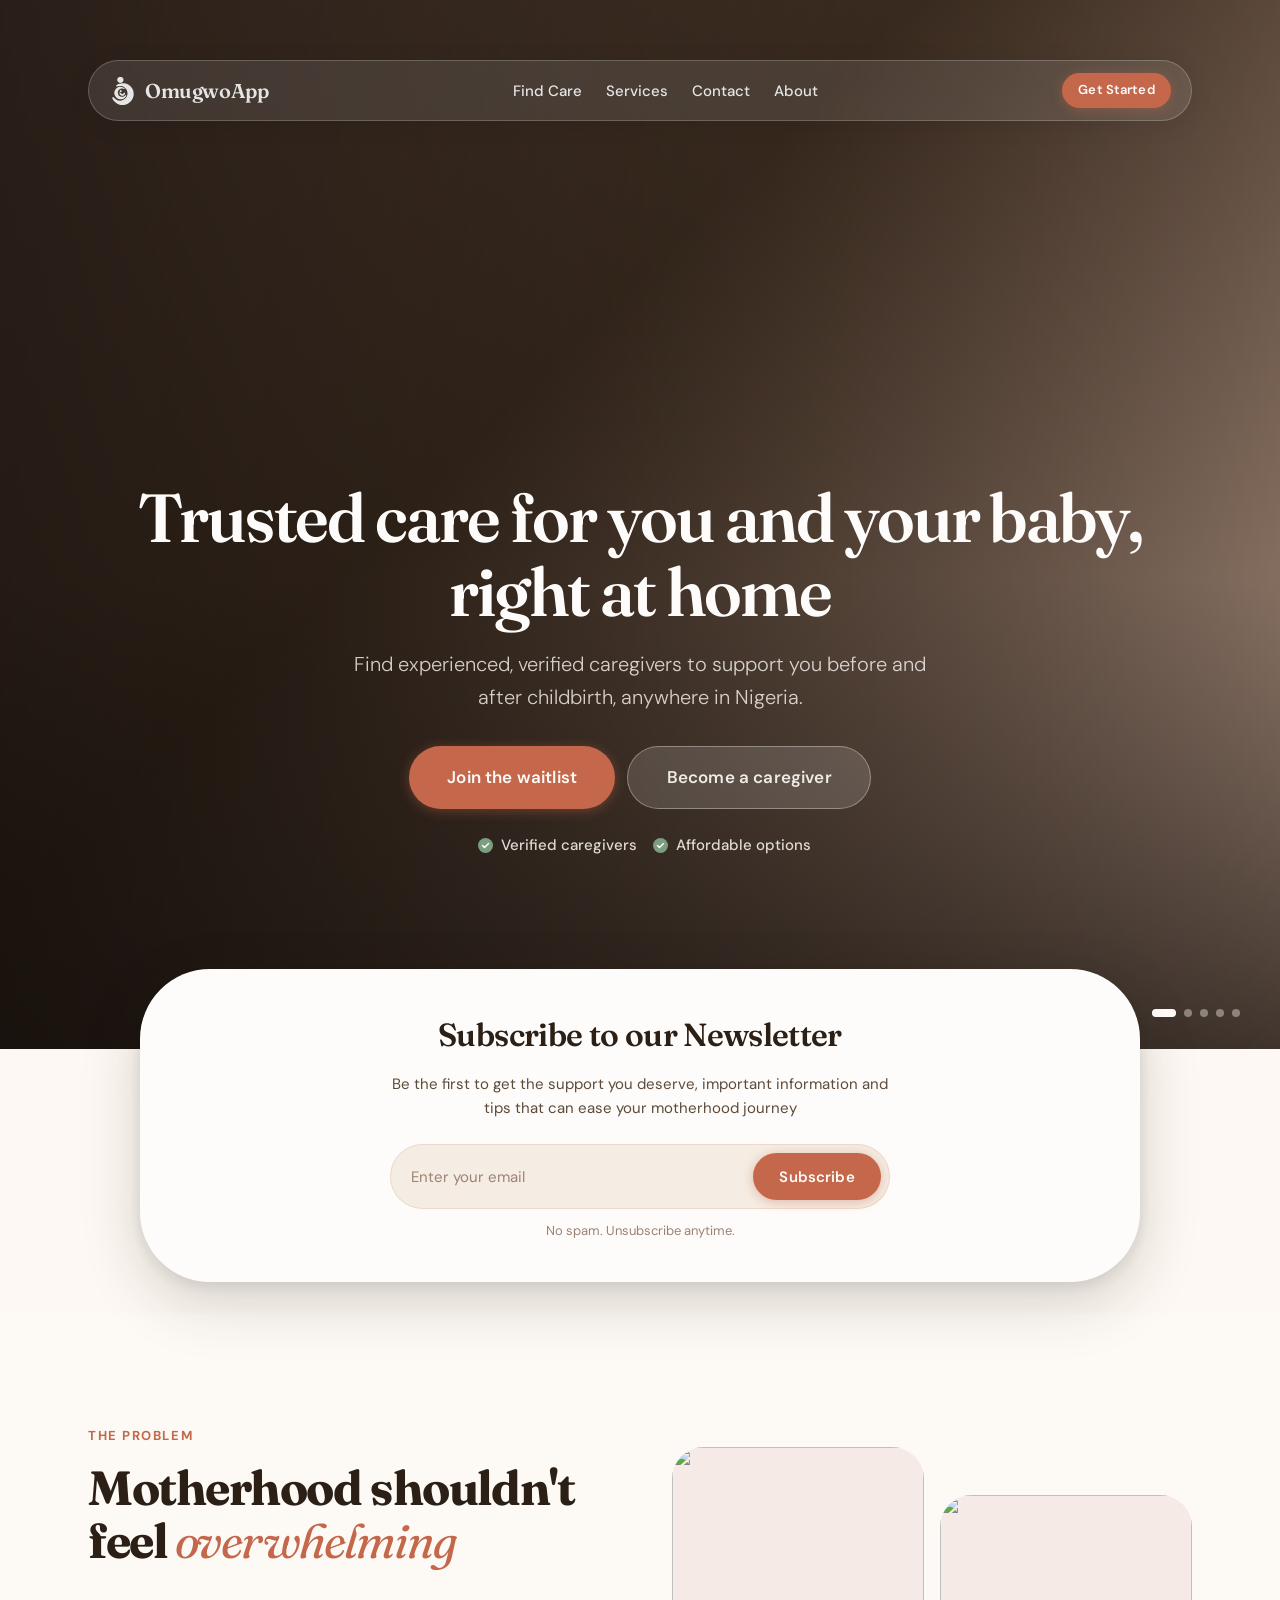
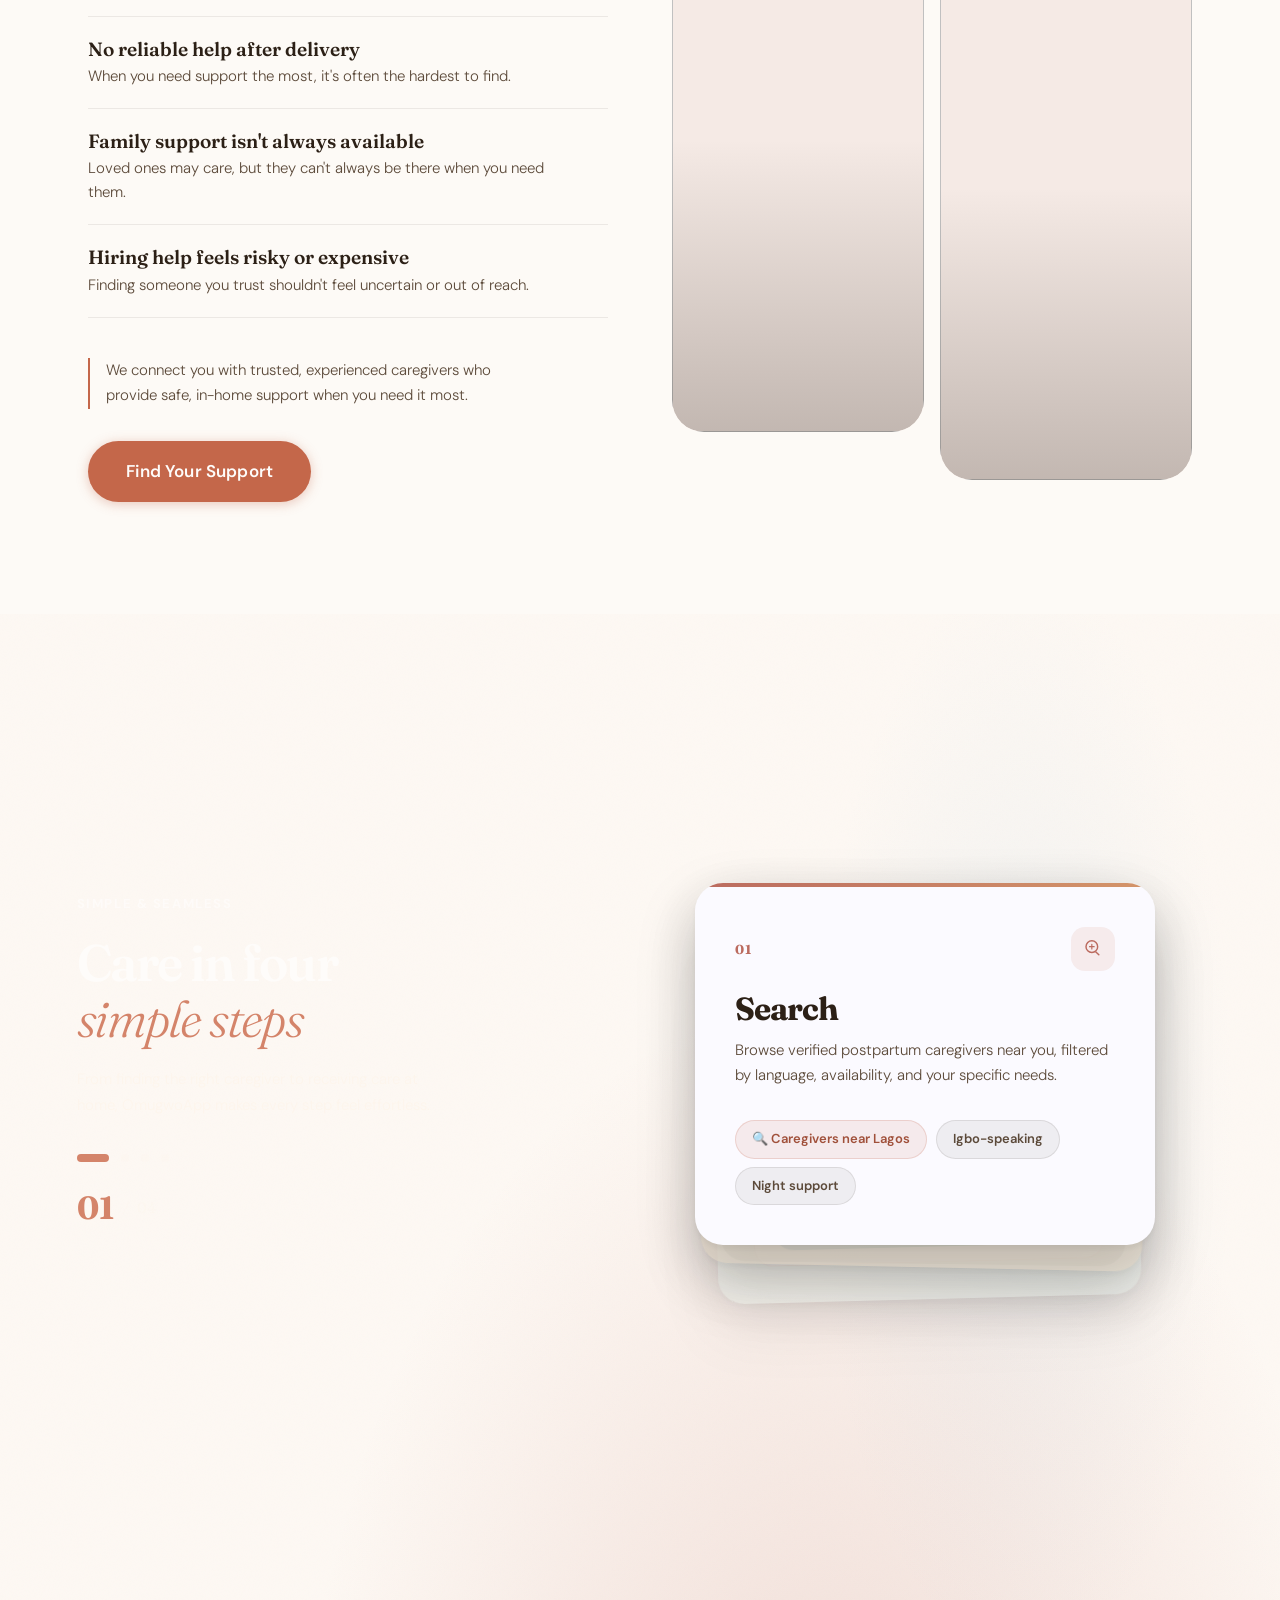
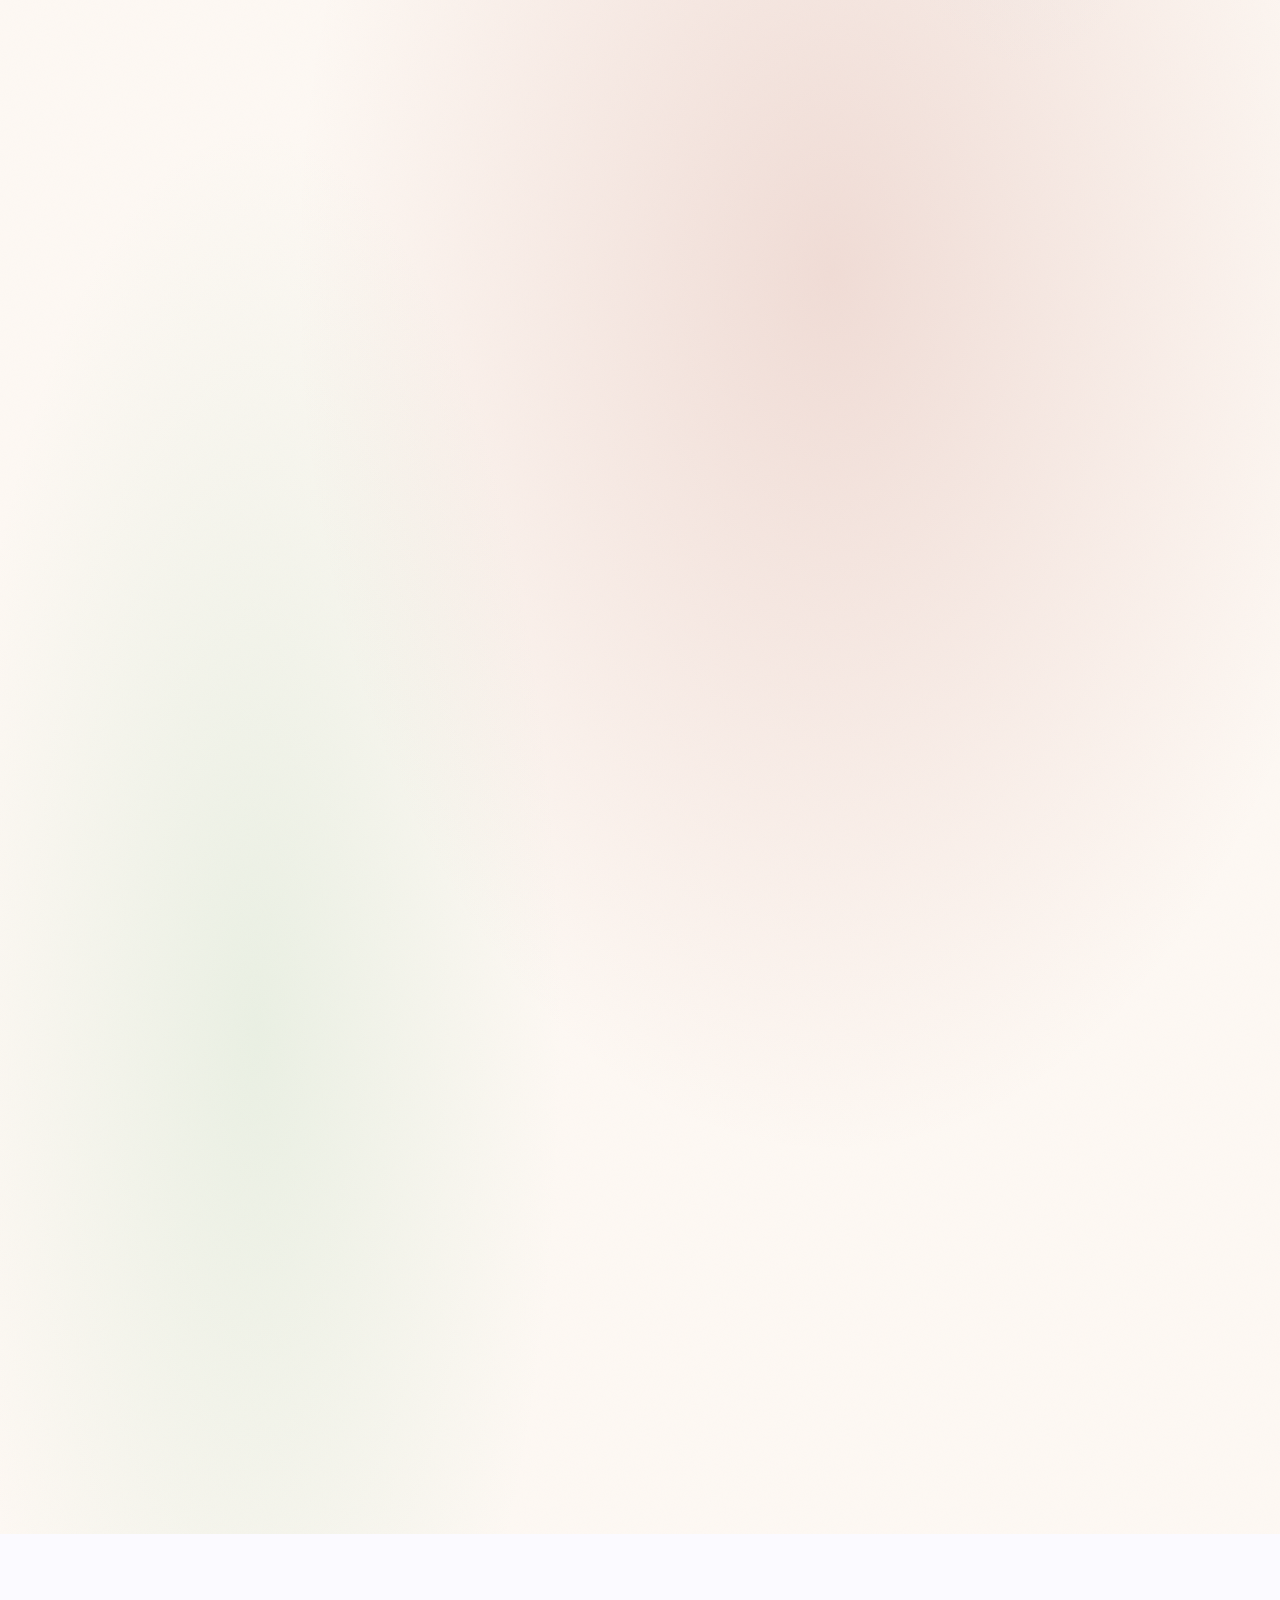
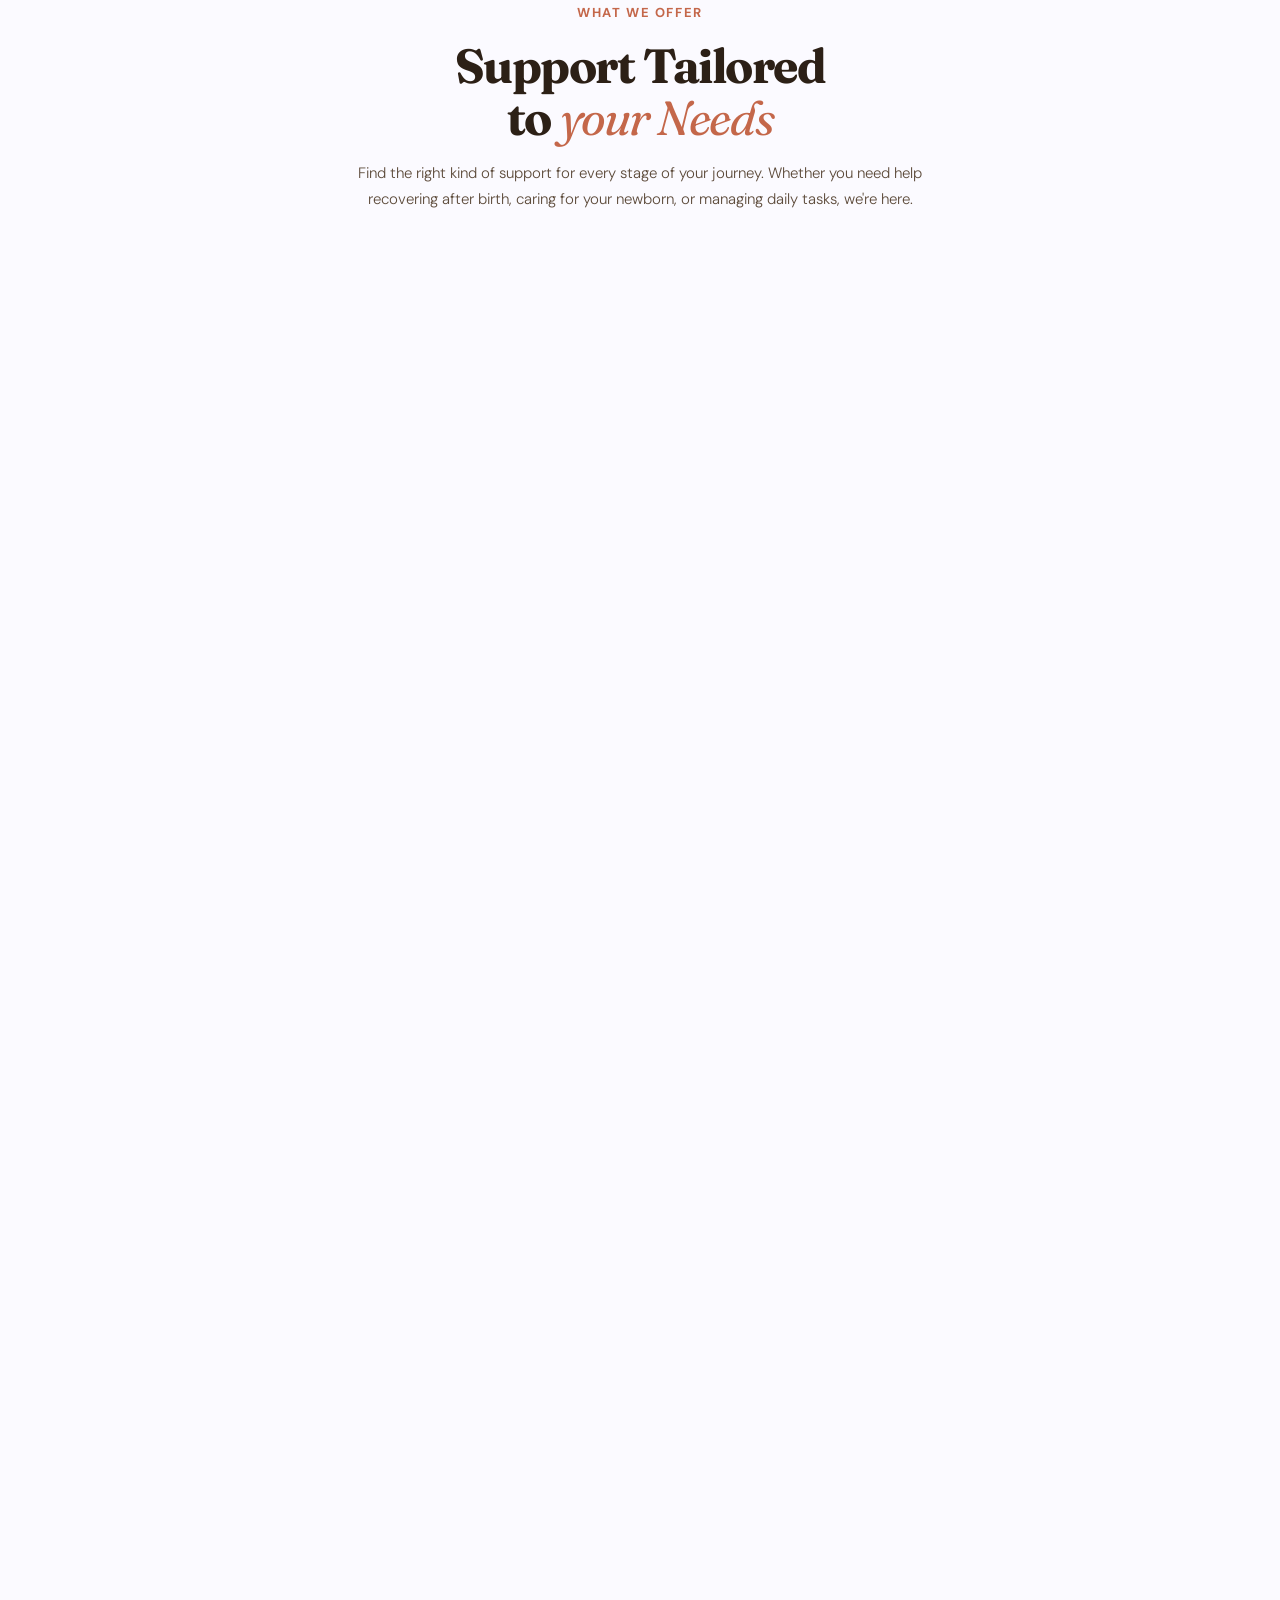
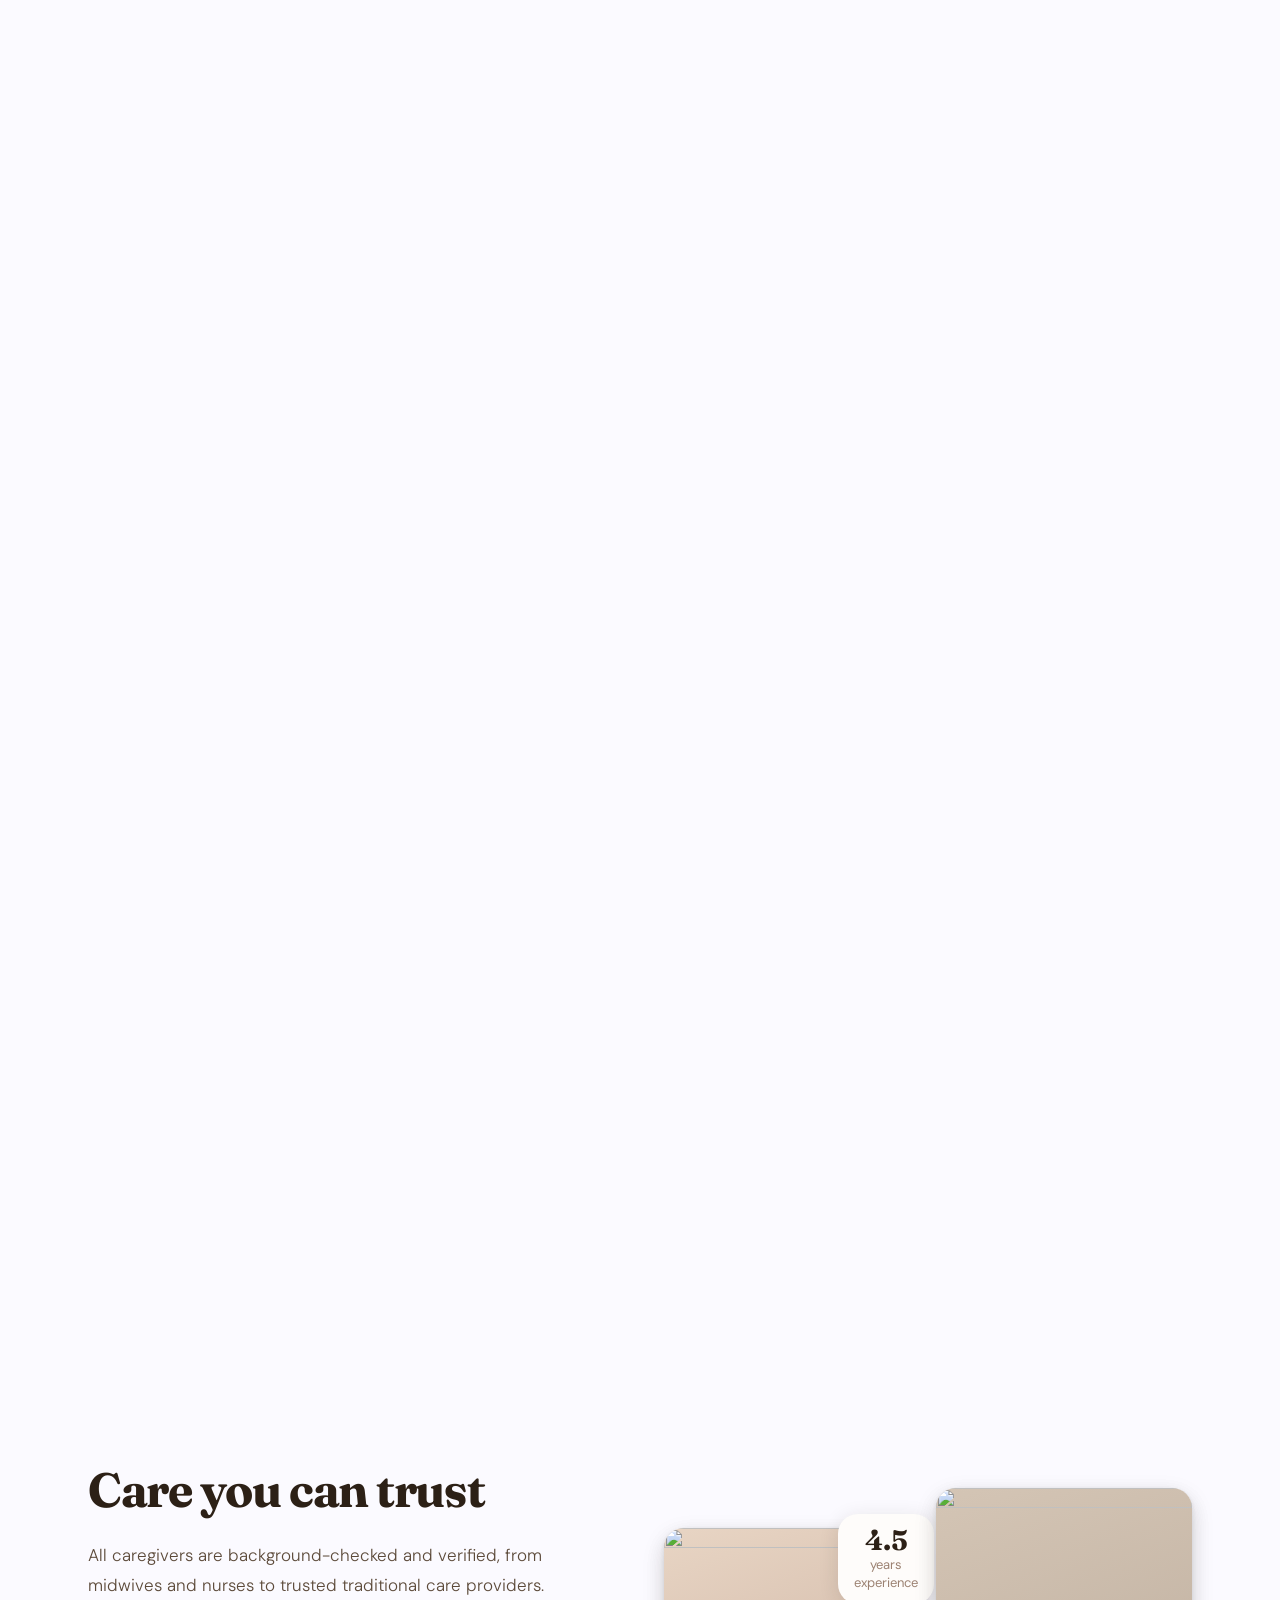
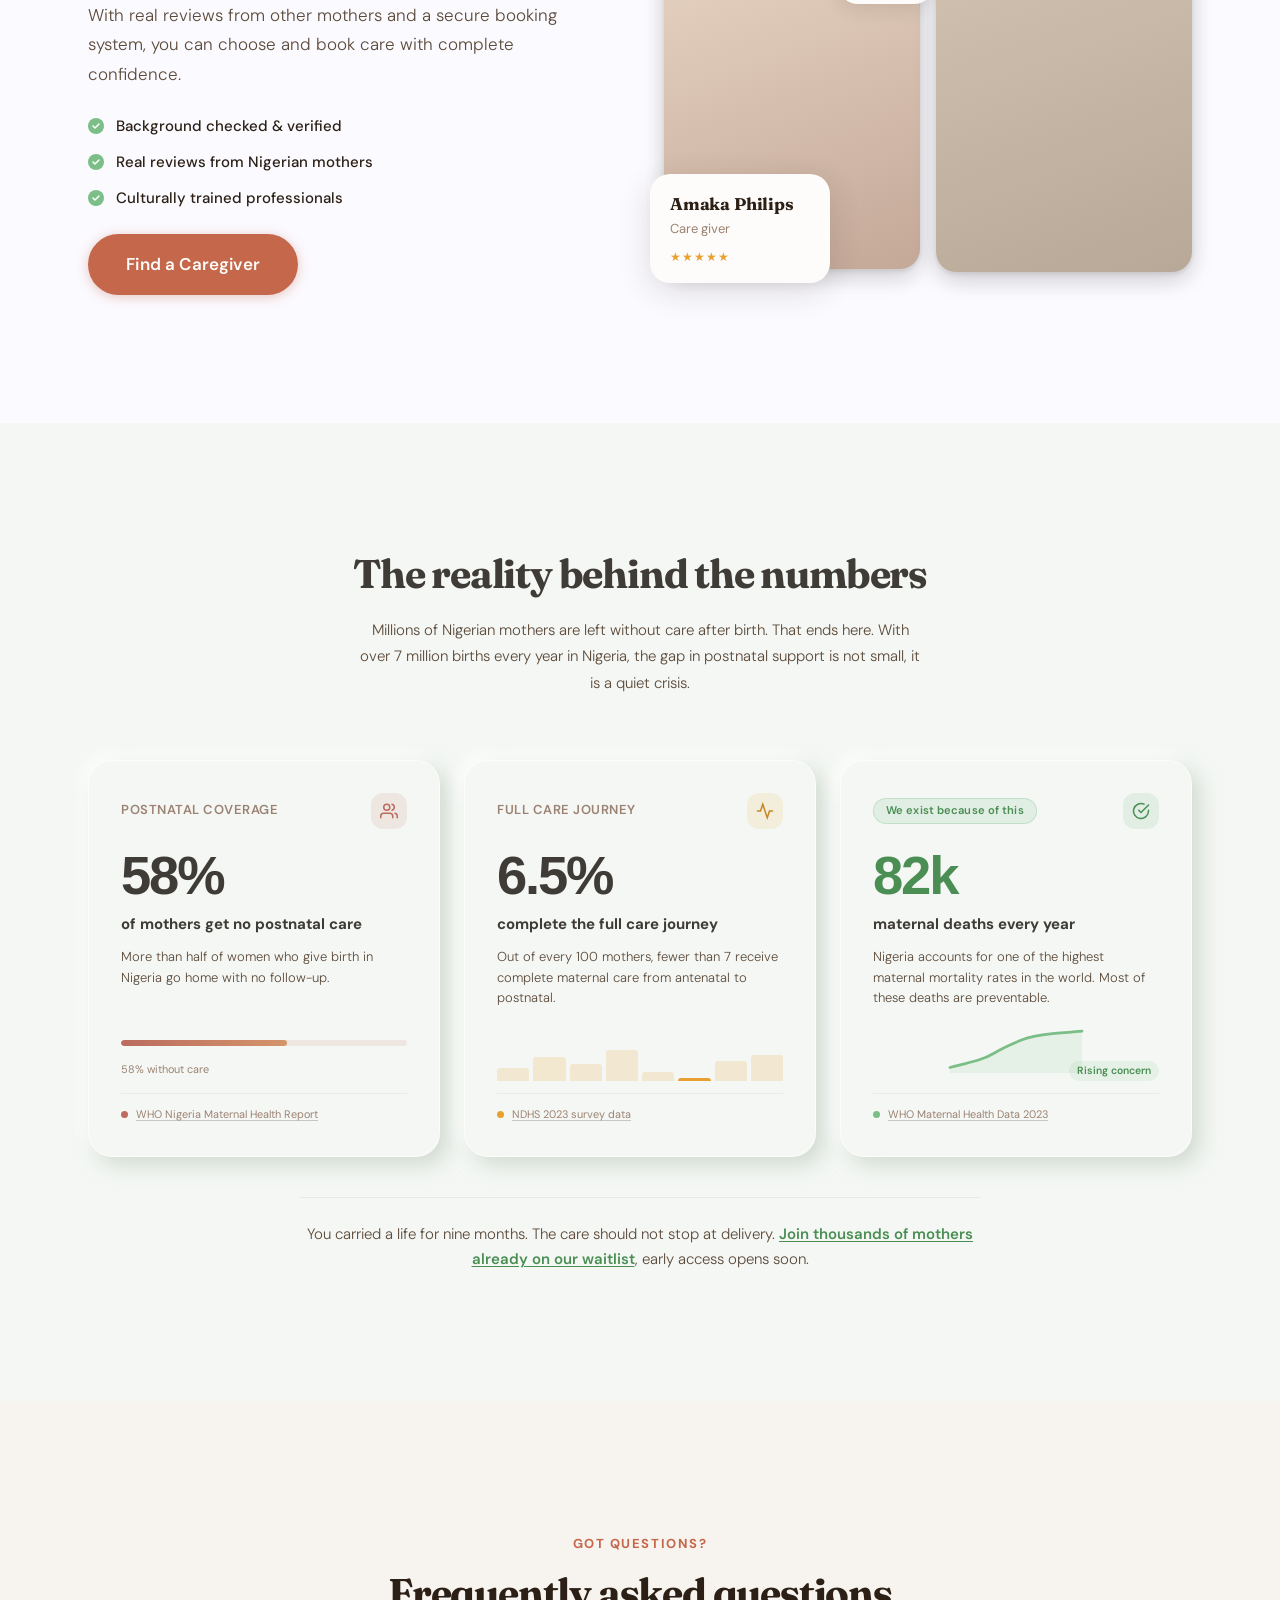
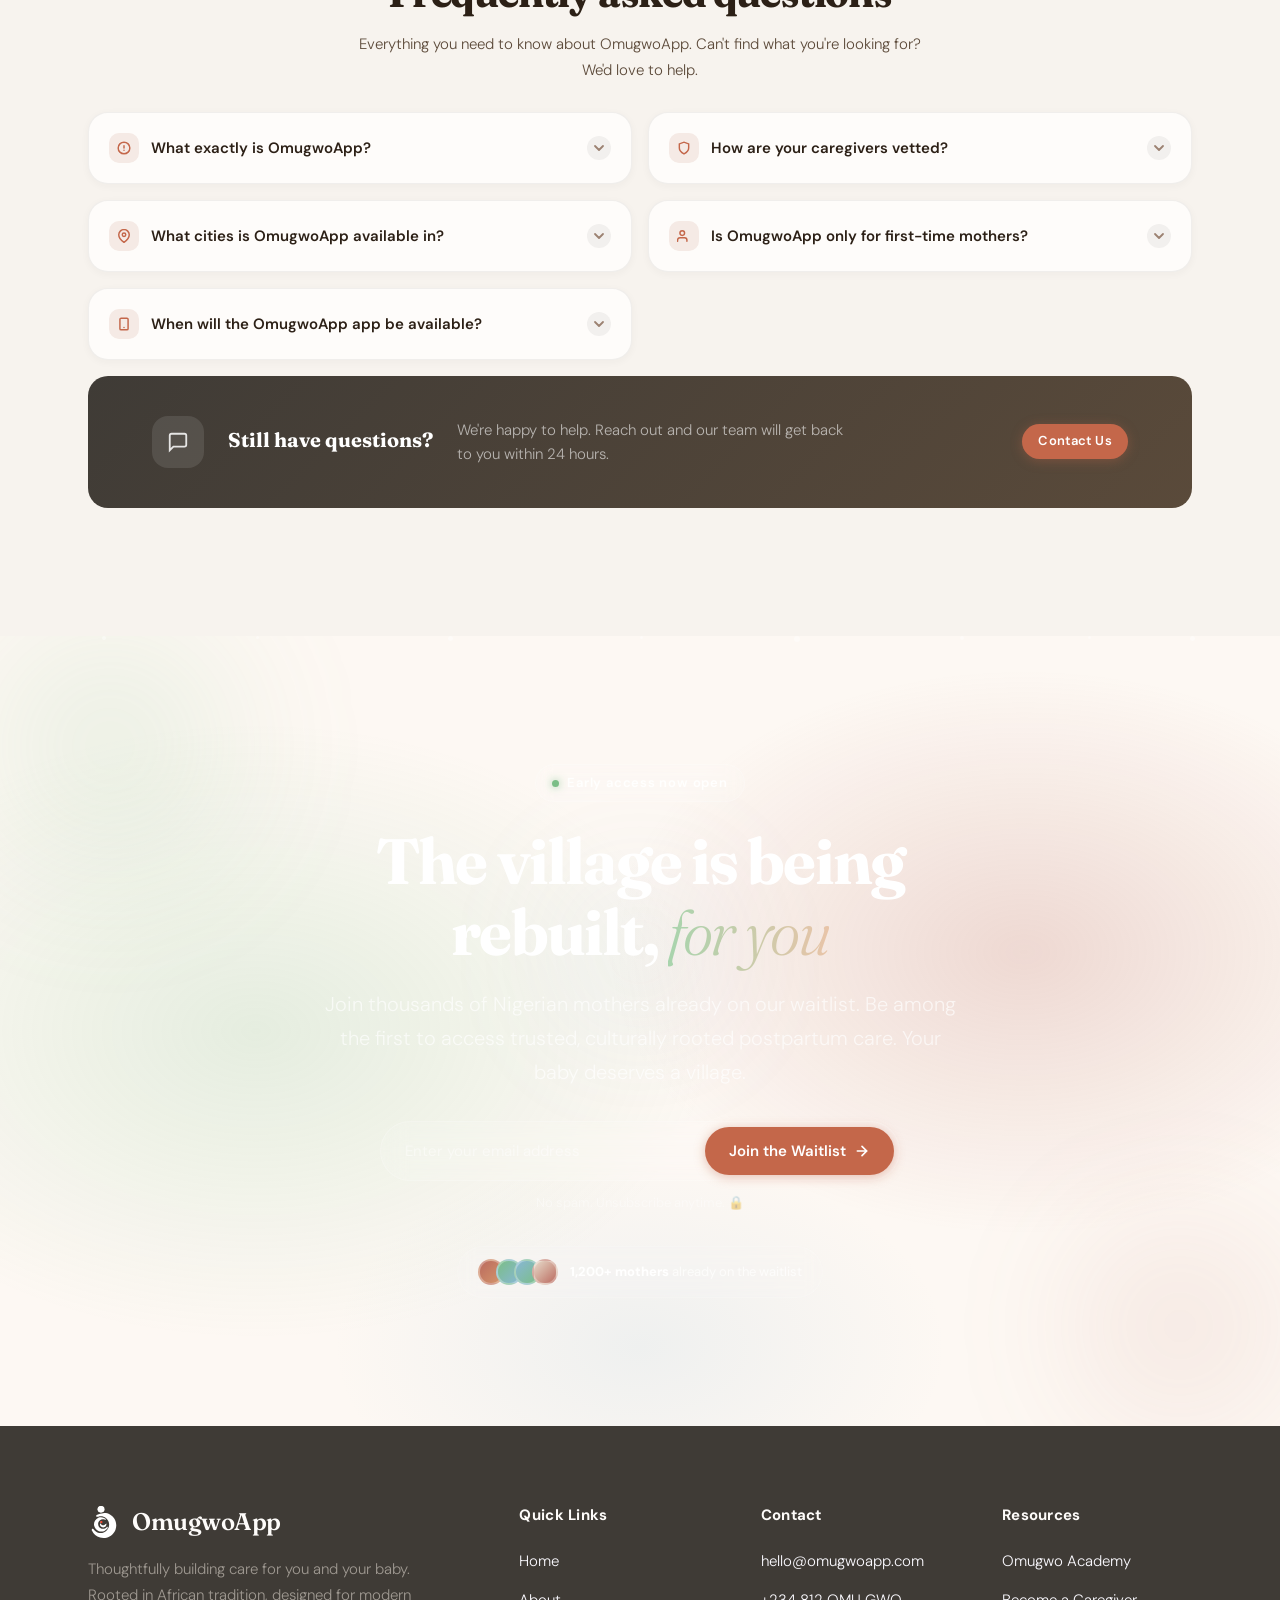
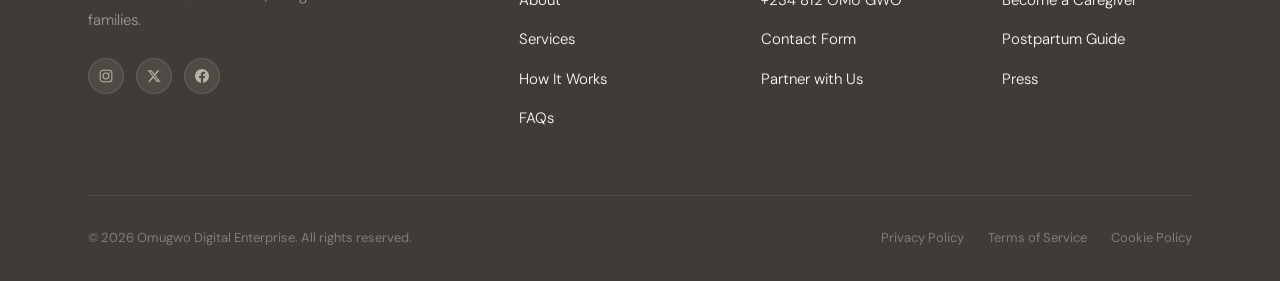
==== commit 854f80e4: "Modified Platform" ====
--- a/index.html
+++ b/index.html
@@ -216,7 +216,7 @@
             Photo tip: Mother with newborn, warm tones, portrait crop
           -->
           <div class="problem__img img-placeholder">
-            <img src="images/problem-1.jpg" alt="" class="problem__img" />
+            <img src="images/service3.jpg" alt="" class="problem__img" />
           </div>
         </div>
         <div class="problem__img-wrap problem__img-wrap--2">
@@ -578,7 +578,7 @@
             Ideal: close portrait of a smiling caregiver, warm neutral background
           -->
           <div class="trust__photo img-placeholder">
-            <img src="images/problem-2.jpg" alt="" class="trust__photo" />
+            <img src="images/midwife2.jpg" alt="" class="trust__photo" />
           </div>
 
           <!-- Experience badge, top right corner -->
@@ -590,7 +590,7 @@
 
           <!-- Name card, bottom -->
           <div class="trust__name-card">
-            <p class="trust__name-card-name">Regina Philips</p>
+            <p class="trust__name-card-name">Amaka Philips</p>
             <p class="trust__name-card-role">Care giver</p>
             <div class="trust__name-card-stars" aria-label="5 stars">★★★★★</div>
           </div>
@@ -603,7 +603,7 @@
             Ideal: mother with newborn, warm bedroom/home setting
           -->
           <div class="trust__photo img-placeholder" style="background: linear-gradient(160deg, #D4C5B5, #B8A898);">
-            <img src="images/motherandchild4.jpg" alt="" class="trust__photo" />
+            <img src="images/mother1.jpg" alt="" class="trust__photo" />
           </div>
         </div>
 
@@ -897,18 +897,18 @@
 
       <div class="footer__brand">
         <div class="footer__logo">
-          <img src="assets/logo1.svg" alt="" width="32" height="32" />
+          <img src="assets/logo.svg" alt="" width="32" height="32" />
           <span class="footer__logo-text">OmugwoApp</span>
         </div>
         <p>Thoughtfully building care for you and your baby. Rooted in African tradition, designed for modern families.</p>
         <div class="footer__social" aria-label="Social media links">
-          <a href="#" class="footer__social-link" aria-label="Instagram">
+          <a href="https://instagram.com/omugwoapp" class="footer__social-link" aria-label="Instagram" target="_blank" rel="noopener">
             <svg width="14" height="14" viewBox="0 0 24 24" fill="none" stroke="currentColor" stroke-width="1.8" stroke-linecap="round" stroke-linejoin="round"><rect x="2" y="2" width="20" height="20" rx="5"/><circle cx="12" cy="12" r="5"/><circle cx="17.5" cy="6.5" r="1" fill="currentColor" stroke="none"/></svg>
           </a>
-          <a href="#" class="footer__social-link" aria-label="Twitter / X">
+          <a href="https://twitter.com/omugwoapp" class="footer__social-link" aria-label="Twitter / X" target="_blank" rel="noopener">
             <svg width="14" height="14" viewBox="0 0 24 24" fill="currentColor"><path d="M18.244 2.25h3.308l-7.227 8.26 8.502 11.24H16.17l-5.214-6.817L4.99 21.75H1.68l7.73-8.835L1.254 2.25H8.08l4.713 6.231zm-1.161 17.52h1.833L7.084 4.126H5.117z"/></svg>
           </a>
-          <a href="#" class="footer__social-link" aria-label="Facebook">
+          <a href="https://facebook.com/omugwoapp" class="footer__social-link" aria-label="Facebook" target="_blank" rel="noopener">
             <svg width="14" height="14" viewBox="0 0 24 24" fill="currentColor"><path d="M24 12.073c0-6.627-5.373-12-12-12s-12 5.373-12 12c0 5.99 4.388 10.954 10.125 11.854v-8.385H7.078v-3.47h3.047V9.43c0-3.007 1.792-4.669 4.533-4.669 1.312 0 2.686.235 2.686.235v2.953H15.83c-1.491 0-1.956.925-1.956 1.874v2.25h3.328l-.532 3.47h-2.796v8.385C19.612 23.027 24 18.062 24 12.073z"/></svg>
           </a>
         </div>
@@ -929,7 +929,7 @@
         <p class="footer__col-title">Contact</p>
         <ul class="footer__links" role="list">
           <li><a href="mailto:hello@omugwoapp.com" class="footer__link">hello@omugwoapp.com</a></li>
-          <li><a href="tel:+2348000000000" class="footer__link">+234 800 000 0000</a></li>
+          <li><a href="tel:+2348129925835" class="footer__link">+234 812 OMU GWO</a></li>
           <li><a href="/contact" class="footer__link">Contact Form</a></li>
           <li><a href="/contact" class="footer__link">Partner with Us</a></li>
         </ul>
--- a/css/style.css
+++ b/css/style.css
@@ -239,7 +239,10 @@
   border-radius: var(--radius-full);
 }
 .nav__mobile {
-  display: none;
+  /* Always in DOM, hidden via visibility + pointer-events */
+  display: flex;
+  flex-direction: column;
+  gap: var(--space-6);
   position: fixed;
   top: 0;
   left: 0;
@@ -247,11 +250,23 @@
   bottom: 0;
   background: var(--cream);
   padding: var(--space-20) var(--space-6) var(--space-8);
-  flex-direction: column;
-  gap: var(--space-6);
-  z-index: 99;
-}
-.nav__mobile.open { display: flex; }
+  z-index: 9999;
+  overflow-y: auto;
+  -webkit-overflow-scrolling: touch;
+  /* Hidden state — slide off screen right */
+  transform: translateX(100%);
+  visibility: hidden;
+  pointer-events: none;
+  transition: transform 0.32s cubic-bezier(0.4, 0, 0.2, 1),
+              visibility 0s linear 0.32s;
+}
+.nav__mobile.open {
+  transform: translateX(0);
+  visibility: visible;
+  pointer-events: auto;
+  transition: transform 0.32s cubic-bezier(0.4, 0, 0.2, 1),
+              visibility 0s linear 0s;
+}
 
 /* ============================================
    BUTTONS
@@ -839,7 +854,7 @@
     url('../images/motherandchild3.jpg');
   background-size: cover;
   background-position: center top;
-  background-attachment: fixed;
+  background-attachment: fixed; /* disabled on mobile via media query */
 }
 
 /* Noise texture — subtle grain over everything */
@@ -1764,19 +1779,6 @@
   50%       { transform: translateY(-6px) rotate(0.2deg); }
 }
 
-/* ── Responsive ── */
-@media (max-width: 768px) {
-  .trust__inner {
-    grid-template-columns: 1fr;
-    gap: var(--space-10);
-  }
-  .trust__photos {
-    max-height: 360px;
-  }
-  .trust__photo-wrap--1 { margin-top: var(--space-6); }
-  .trust__badge--exp { top: -10px; right: -10px; }
-  .trust__name-card { bottom: -10px; left: -10px; }
-}
 
 /* ============================================
    STATS SECTION — Neumorphic widget cards
@@ -2259,7 +2261,7 @@
   
   background-size: cover;
   background-position: center;
-  background-attachment: fixed; /* Optional: adds a parallax-like effect */
+  background-attachment: fixed; /* disabled on mobile via media query */
 }
 
 /* Animated radial colour orbs */
@@ -2613,123 +2615,173 @@
   font-weight: 500;
 }
 
-/* ============================================
-   RESPONSIVE — TABLET
-   ============================================ */
-@media (max-width: 1024px) {
-  .how-it-works__steps { grid-template-columns: repeat(2, 1fr); }
-  .how-it-works__connector { display: none; }
-
-  .services__layout { grid-template-columns: 1fr; }
-  .service-card--featured { grid-row: span 1; }
-  .services__all-services { grid-template-columns: 1fr 1fr; }
-
-  .trust__inner { grid-template-columns: 1fr; }
-  .trust__image-grid { display: none; }
-
-  .stats__grid { grid-template-columns: 1fr; gap: 1px; }
-
-  .faq__inner { grid-template-columns: 1fr; }
-  .faq__sticky { position: static; }
-
-  .footer__top { grid-template-columns: 1fr 1fr; }
-}
-
-@media (max-width: 768px) {
-  .nav__links, .nav__actions { display: none; }
-  .nav__hamburger { display: flex; }
-
-  .hero__headline { font-size: clamp(2rem, 8vw, 2.75rem); }
-  .hero__content { padding-bottom: clamp(14rem, 22vw, 16rem); }
-
-  .newsletter-float__card { border-radius: var(--radius-lg); }
-  .newsletter-float__row { flex-direction: column; border-radius: var(--radius-lg); padding: var(--space-4); }
-  .newsletter-float__input { text-align: center; }
-
-  .how-it-works__steps { grid-template-columns: 1fr; }
-  .services__all-services { grid-template-columns: 1fr; }
-  .footer__top { grid-template-columns: 1fr; }
-  .footer__bottom { flex-direction: column; align-items: flex-start; }
-}
+
 
 /* ============================================================
-   MOBILE FIXES — Comprehensive responsive overhaul
-   All breakpoints in one block for clarity
+   RESPONSIVE — Full system, mobile-first overhaul
+   Covers all sections, all breakpoints, all pages
    ============================================================ */
 
-/* ── Nav pill — prevent overflow on small screens ── */
+/* ── Global overflow guard — prevents ANY horizontal bleed ── */
+html, body {
+  overflow-x: hidden;
+  max-width: 100%;
+}
+*, *::before, *::after {
+  box-sizing: border-box;
+}
+
+/* ── Inner page nav: hamburger bars dark on light bg ── */
+.nav--page .nav__hamburger span {
+  background: var(--earth);
+  mix-blend-mode: normal;
+}
+
+
+/* ── Nav pill never overflows ── */
 .nav__pill {
   max-width: 100%;
   box-sizing: border-box;
 }
 
-/* ── Inner page nav hamburger spans — dark on light bg ── */
-.nav--page .nav__hamburger span {
-  background: var(--earth);
-  mix-blend-mode: normal;
-}
-
-/* ── Mobile menu close button ── */
-.nav__mobile {
-  overflow-y: auto;
-  -webkit-overflow-scrolling: touch;
-}
-
+/* ── Trust section: contain absolutely-positioned badges ── */
+.trust { overflow: hidden; }
+.trust__photos { overflow: visible; position: relative; }
+
+
+/* ════════════════════════════════════════════════════════
+   TABLET — 1024px and below
+   ════════════════════════════════════════════════════════ */
+@media (max-width: 1024px) {
+
+  /* TRUST — switch to single column early */
+  .trust__inner {
+    grid-template-columns: 1fr;
+    gap: var(--space-10);
+  }
+  .trust__photos {
+    display: grid;
+    grid-template-columns: 1fr 1fr;
+    max-height: none;
+    gap: var(--space-4);
+    overflow: hidden;
+    padding: var(--space-4);
+    margin: 0 calc(-1 * var(--space-4));
+  }
+  .trust__photo-wrap--1 { margin-top: 0; }
+  .trust__badge--exp {
+    top: var(--space-2);
+    right: var(--space-2);
+  }
+  .trust__name-card {
+    bottom: var(--space-2);
+    left: var(--space-2);
+    min-width: 140px;
+  }
+
+  /* STATS */
+  .stats__grid { grid-template-columns: repeat(2, 1fr); }
+
+  /* FOOTER */
+  .footer__top { grid-template-columns: 1fr 1fr; }
+
+  /* FAQ */
+  .faq__inner { grid-template-columns: 1fr; }
+  .faq__sticky { position: static; }
+}
+
+
+/* ════════════════════════════════════════════════════════
+   MOBILE — 768px and below
+   ════════════════════════════════════════════════════════ */
 @media (max-width: 768px) {
 
-  /* NAV */
-  .nav { padding-top: var(--space-3); left: 0; right: 0; }
-  .container { padding-left: var(--space-4); padding-right: var(--space-4); }
-
-  /* HERO — prevent content bleed */
+  /* ── NAV ── */
+  .nav__links, .nav__actions { display: none; }
+  .nav__hamburger { display: flex; }
+  .nav { padding: var(--space-3) var(--space-4); }
+  .container {
+    padding-left: var(--space-4);
+    padding-right: var(--space-4);
+  }
+
+  /* ── HERO ── */
   .hero__content {
-    padding-left: var(--space-5);
-    padding-right: var(--space-5);
     text-align: center;
     align-items: center;
+    padding-left: var(--space-4);
+    padding-right: var(--space-4);
   }
   .hero__headline {
     font-size: clamp(1.9rem, 7.5vw, 2.75rem);
     max-width: 100%;
   }
-  .hero__subtext { max-width: 100%; font-size: var(--text-sm); }
+  .hero__subtext {
+    font-size: var(--text-sm);
+    max-width: 100%;
+  }
   .hero__actions {
     flex-direction: column;
     width: 100%;
-    max-width: 320px;
-  }
-  .hero__actions .btn { width: 100%; justify-content: center; }
+    max-width: 300px;
+    margin: 0 auto;
+  }
+  .hero__actions .btn {
+    width: 100%;
+    justify-content: center;
+  }
   .hero__badges { justify-content: center; flex-wrap: wrap; }
-  .hero__slider-dots { right: var(--space-5); }
-
-  /* NEWSLETTER FLOAT */
+  .hero__slider-dots { right: var(--space-4); }
+
+  /* ── NEWSLETTER FLOAT ── */
   .newsletter-float { margin-top: -3rem; }
-  .newsletter-float__card { margin: 0 var(--space-4); border-radius: var(--radius-lg); }
+  .newsletter-float__card {
+    margin: 0 var(--space-3);
+    border-radius: var(--radius-lg);
+  }
+  .newsletter-float__inner {
+    flex-direction: column;
+    gap: var(--space-3);
+    text-align: center;
+  }
   .newsletter-float__row {
     flex-direction: column;
     border-radius: var(--radius-lg);
     padding: var(--space-3);
     gap: var(--space-2);
   }
-  .newsletter-float__input { text-align: center; }
+  .newsletter-float__input { text-align: center; width: 100%; }
   .newsletter-float__row .btn { width: 100%; justify-content: center; }
 
-  /* PROBLEM SECTION */
+  /* ── PROBLEM ── */
+  .problem__inner { grid-template-columns: 1fr; }
   .problem__images { display: none; }
-  .problem__inner { grid-template-columns: 1fr; }
-
-  /* HIW */
-  .hiw__sticky { padding: var(--space-12) var(--space-5); }
-
-  /* SERVICES sticky */
+  .problem__content { padding: var(--space-8) 0; }
+
+  /* ── HIW (How It Works) ── */
+  .hiw__sticky { padding: var(--space-10) var(--space-4); }
+  .hiw__card { padding: var(--space-6) var(--space-5); }
+  .hiw__card-visual { display: none; }
+  .hiw__card-title { font-size: clamp(1.4rem, 5vw, 2rem); }
+
+  /* ── SERVICES (homepage sticky scroll) ── */
   .svc__scroll-outer { height: auto !important; }
   .svc__scroll-inner {
     position: relative !important;
     height: auto !important;
-    padding: var(--space-8) 0 var(--space-12);
-  }
-  .svc__body { grid-template-columns: 1fr; gap: var(--space-4); }
+    padding: var(--space-6) 0 var(--space-10);
+  }
+  .svc__body {
+    grid-template-columns: 1fr !important;
+    gap: var(--space-4);
+  }
   .svc__centre { display: none; }
+  .svc__col--left,
+  .svc__col--right {
+    display: flex;
+    flex-direction: column;
+    gap: var(--space-4);
+  }
   .svc-card {
     opacity: 1 !important;
     transform: none !important;
@@ -2741,57 +2793,255 @@
     opacity: 1 !important;
     transform: none !important;
   }
-  .svc__col--left, .svc__col--right {
-    display: flex;
-    flex-direction: column;
-    gap: var(--space-4);
-  }
-
-  /* TRUST */
-  .trust__inner { grid-template-columns: 1fr; }
-  .trust__photos { max-height: 320px; }
-  .trust__photo-wrap--1 { margin-top: var(--space-4); }
-
-  /* STATS */
-  .stats { min-height: auto; padding: clamp(var(--space-12),8vw,var(--space-20)) 0; }
+  .svc__header { text-align: center; padding: 0 var(--space-4); }
+
+  /* ── TRUST ── */
+  .trust { overflow: hidden; }
+  .trust__inner {
+    grid-template-columns: 1fr;
+    gap: var(--space-8);
+  }
+  .trust__text { max-width: 100%; }
+  .trust__photos {
+    display: grid;
+    grid-template-columns: 1fr 1fr;
+    gap: var(--space-3);
+    overflow: hidden;
+    padding: var(--space-5) var(--space-3);
+    margin: 0;
+    max-height: none;
+  }
+  .trust__photo-wrap { overflow: hidden; border-radius: 16px; }
+  .trust__photo-wrap--1 { margin-top: 0; }
+  .trust__badge--exp {
+    position: static;
+    display: inline-flex;
+    align-items: center;
+    gap: var(--space-2);
+    padding: var(--space-2) var(--space-3);
+    margin-top: var(--space-2);
+    border-radius: var(--radius-full);
+    box-shadow: 0 2px 8px rgba(44,32,22,0.1);
+    animation: none;
+  }
+  .trust__badge-num {
+    font-size: 1rem;
+    display: inline;
+    margin: 0;
+  }
+  .trust__badge-line { display: inline; font-size: 0.7rem; }
+  .trust__name-card {
+    position: static;
+    margin-top: var(--space-2);
+    padding: var(--space-3) var(--space-3);
+    border-radius: var(--radius-md);
+    animation: none;
+    min-width: 0;
+    width: 100%;
+  }
+
+  /* ── STATS ── */
+  .stats { min-height: auto; padding: clamp(var(--space-10),8vw,var(--space-16)) 0; }
   .stats__grid { grid-template-columns: 1fr; }
   .stat-card { min-width: 0; }
-
-  /* FAQ */
+  .stat-card__widget { display: none; }
+  .stat-card__trend { display: none; }
+
+  /* ── FAQ ── */
   .faq__grid { grid-template-columns: 1fr; }
-  .faq__contact-card { flex-direction: column; align-items: flex-start; }
-  .faq__contact-card .btn--primary { margin-left: 0; }
-
-  /* CTA */
-  .cta__headline { font-size: clamp(1.8rem, 6vw, 3rem); }
+  .faq__contact-card {
+    flex-direction: column;
+    align-items: flex-start;
+    gap: var(--space-4);
+  }
+  .faq__contact-card .btn { margin-left: 0; width: 100%; justify-content: center; }
+
+  /* ── CTA ── */
+  .cta__headline { font-size: clamp(1.8rem, 6vw, 2.75rem); }
   .cta__form-row {
     flex-direction: column;
     border-radius: var(--radius-lg);
     padding: var(--space-3);
     gap: var(--space-2);
   }
+  .cta__input { text-align: center; }
   .cta__submit { width: 100%; justify-content: center; }
-  .cta__proof { flex-direction: column; }
+  .cta__proof { flex-direction: column; align-items: center; gap: var(--space-3); }
+
+  /* ── FOOTER ── */
+  .footer__top { grid-template-columns: 1fr; gap: var(--space-8); }
+  .footer__bottom {
+    flex-direction: column;
+    align-items: flex-start;
+    gap: var(--space-3);
+  }
+  .footer__legal { flex-wrap: wrap; gap: var(--space-3); }
+}
+
+
+/* ════════════════════════════════════════════════════════
+   SMALL MOBILE — 480px and below
+   ════════════════════════════════════════════════════════ */
+@media (max-width: 480px) {
+
+  .nav__pill { padding: var(--space-2) var(--space-3); gap: var(--space-2); }
+  .nav__logo-text { font-size: 0.95rem; }
+
+  .hero__headline { font-size: clamp(1.6rem, 8vw, 2rem); }
+  .container { padding-left: var(--space-3); padding-right: var(--space-3); }
+
+  /* Trust photos single column on very small screens */
+  .trust__photos { grid-template-columns: 1fr; }
+
+  /* Stats */
+  .stat-card__bar-wrap { display: flex; }
+  .cta__proof { padding: var(--space-3); }
+
+  /* Newsletter */
+  .newsletter-float__card { margin: 0 var(--space-2); }
+
+  /* Buttons full width everywhere */
+  .hero__actions { max-width: 260px; }
+}
+
+
+/* ════════════════════════════════════════════════════════
+   SMALL LAPTOP / TABLET LANDSCAPE — 900px–1100px
+   ════════════════════════════════════════════════════════ */
+@media (min-width: 769px) and (max-width: 1100px) {
+
+  /* NAV — keep links but reduce spacing */
+  .nav__pill { padding: var(--space-2) var(--space-5); gap: var(--space-4); }
+  .nav__link { font-size: 0.8rem; }
+
+  /* HERO */
+  .hero__headline { font-size: clamp(2.2rem, 4vw, 3.2rem); }
+
+  /* TRUST — 2-column photos but contained */
+  .trust__inner { grid-template-columns: 1fr 1fr; gap: var(--space-8); }
+  .trust__photos {
+    overflow: hidden;
+    padding: var(--space-4);
+  }
+  .trust__badge--exp { right: -8px; top: -8px; }
+  .trust__name-card  { left: -8px; bottom: -8px; min-width: 150px; }
+
+  /* STATS */
+  .stats__grid { grid-template-columns: repeat(3, 1fr); }
+  .stat-card__widget { display: none; }
 
   /* FOOTER */
-  .footer__top { grid-template-columns: 1fr; }
-  .footer__bottom { flex-direction: column; align-items: flex-start; gap: var(--space-3); }
-  .footer__legal { flex-wrap: wrap; gap: var(--space-3); }
-}
-
-@media (max-width: 480px) {
-  /* Extra small phones */
-  .nav__pill { padding: var(--space-2) var(--space-4); }
-  .hero__headline { font-size: clamp(1.7rem, 8vw, 2.25rem); }
-  .container { padding-left: var(--space-4); padding-right: var(--space-4); }
-
-  /* Prevent any horizontal scroll */
-  .hiw__card-visual { display: none; }
-  .hiw__card-care-items { flex-wrap: wrap; gap: var(--space-2); }
-
-  /* Stats cards full width */
-  .stat-card__bar-wrap { display: block; }
-
-  /* CTA proof */
-  .cta__proof { padding: var(--space-3) var(--space-4); }
-}
+  .footer__top { grid-template-columns: 1.5fr 1fr 1fr; }
+}
+
+/* ============================================================
+   FINAL RESPONSIVE POLISH
+   Fixes remaining issues:
+   1. background-attachment:fixed broken on iOS/mobile
+   2. Laptop screen (900px–1200px) layout issues
+   3. Orientation change handling
+   ============================================================ */
+
+/* ── iOS/Android: background-attachment:fixed causes bleed/flicker ── */
+@media (max-width: 1024px) {
+  .hiw {
+    background-attachment: scroll;
+    background-position: center center;
+  }
+  .cta {
+    background-attachment: scroll;
+  }
+}
+
+/* ── Laptop — 900px to 1200px range ── */
+@media (min-width: 901px) and (max-width: 1200px) {
+
+  /* Container breathing room */
+  .container {
+    padding-inline: clamp(var(--space-6), 4vw, var(--space-10));
+  }
+
+  /* Nav */
+  .nav__link { font-size: 0.82rem; }
+  .nav__pill { gap: var(--space-4); padding: var(--space-2) var(--space-5); }
+
+  /* Hero */
+  .hero__headline { font-size: clamp(2.4rem, 4.5vw, 3.4rem); }
+
+  /* Trust — keep 2-col but tighter */
+  .trust__inner { gap: var(--space-10); }
+  .trust__badge--exp { right: -8px; top: -8px; }
+  .trust__name-card  { left: -8px;  bottom: -8px; min-width: 155px; }
+
+  /* Stats — 3 cols */
+  .stats__grid { grid-template-columns: repeat(3, 1fr); }
+  .stat-card__widget { display: none; }
+  .stat-card__trend  { display: none; }
+
+  /* Footer — 4 cols still but compact */
+  .footer__top { gap: clamp(var(--space-6), 3vw, var(--space-12)); }
+}
+
+/* ── Medium tablet — 769px to 900px ── */
+@media (min-width: 769px) and (max-width: 900px) {
+
+  .container { padding-inline: var(--space-5); }
+
+  /* Nav — show links but tighter */
+  .nav__link  { font-size: 0.78rem; }
+  .nav__actions .btn { padding: var(--space-2) var(--space-4); font-size: 0.78rem; }
+
+  /* Hero */
+  .hero__headline { font-size: clamp(2rem, 5vw, 2.8rem); }
+
+  /* Trust — single col at this range */
+  .trust__inner { grid-template-columns: 1fr; }
+  .trust__photos {
+    grid-template-columns: 1fr 1fr;
+    overflow: hidden;
+    padding: var(--space-4);
+  }
+  .trust__photo-wrap { overflow: hidden; }
+  .trust__photo-wrap--1 { margin-top: 0; }
+  .trust__badge--exp {
+    position: static;
+    display: inline-flex;
+    align-items: center;
+    gap: var(--space-2);
+    animation: none;
+    margin-top: var(--space-2);
+    padding: var(--space-2) var(--space-3);
+    border-radius: var(--radius-full);
+  }
+  .trust__badge-num  { font-size: 1rem; display: inline; margin: 0; }
+  .trust__badge-line { display: inline; font-size: 0.7rem; }
+  .trust__name-card {
+    position: static;
+    animation: none;
+    margin-top: var(--space-2);
+    min-width: 0;
+    width: 100%;
+    padding: var(--space-3);
+  }
+
+  /* Stats — 2 cols */
+  .stats__grid { grid-template-columns: 1fr 1fr; }
+  .stat-card__widget { display: none; }
+
+  /* Footer — 2 col */
+  .footer__top { grid-template-columns: 1fr 1fr; }
+}
+
+/* ── Landscape mobile (phones in landscape) ── */
+@media (max-height: 500px) and (orientation: landscape) {
+  .hero { min-height: auto; padding: var(--space-20) 0 var(--space-12); }
+  .hero__content { padding-bottom: var(--space-8); }
+  .hiw { background-attachment: scroll; }
+  .cta  { min-height: auto; padding: var(--space-16) 0; }
+  .nav__mobile { padding-top: var(--space-16); }
+}
+
+/* ── Very wide screens — ensure container caps cleanly ── */
+@media (min-width: 1600px) {
+  .container { max-width: 1280px; }
+}
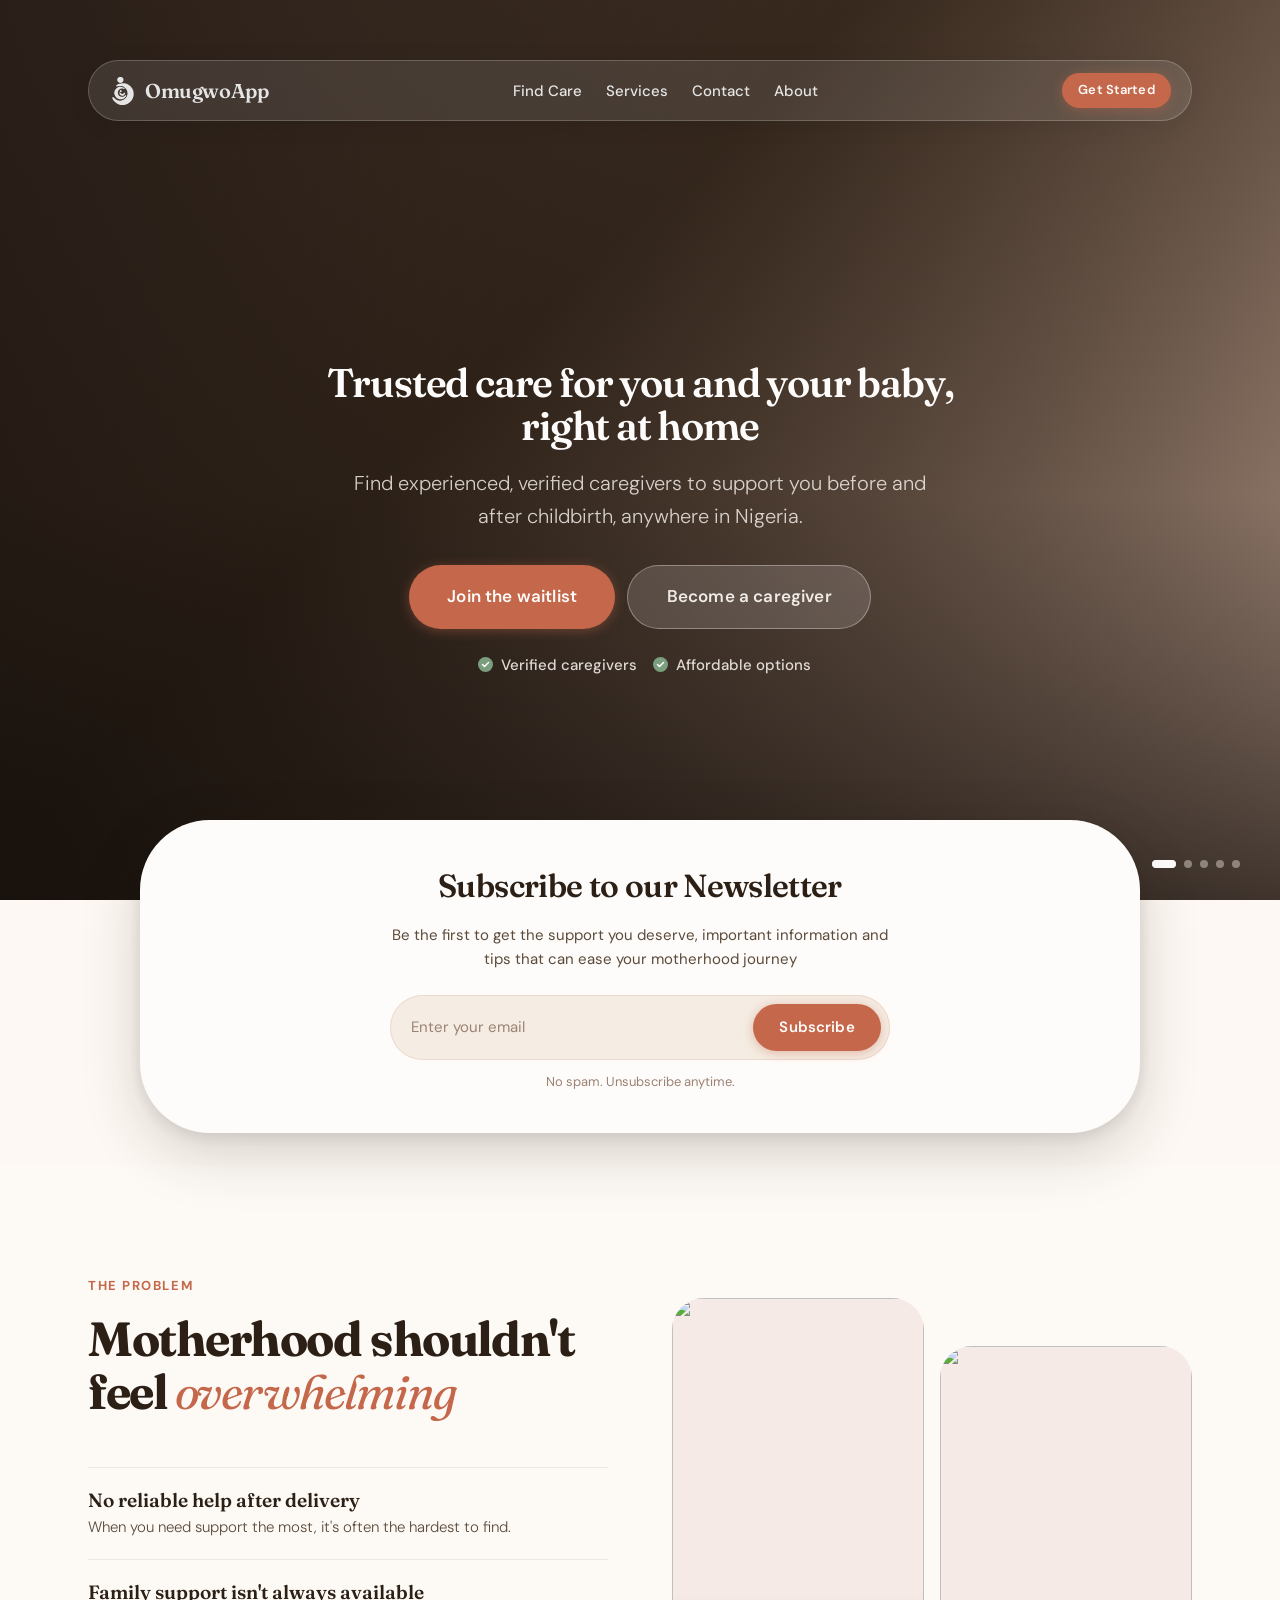
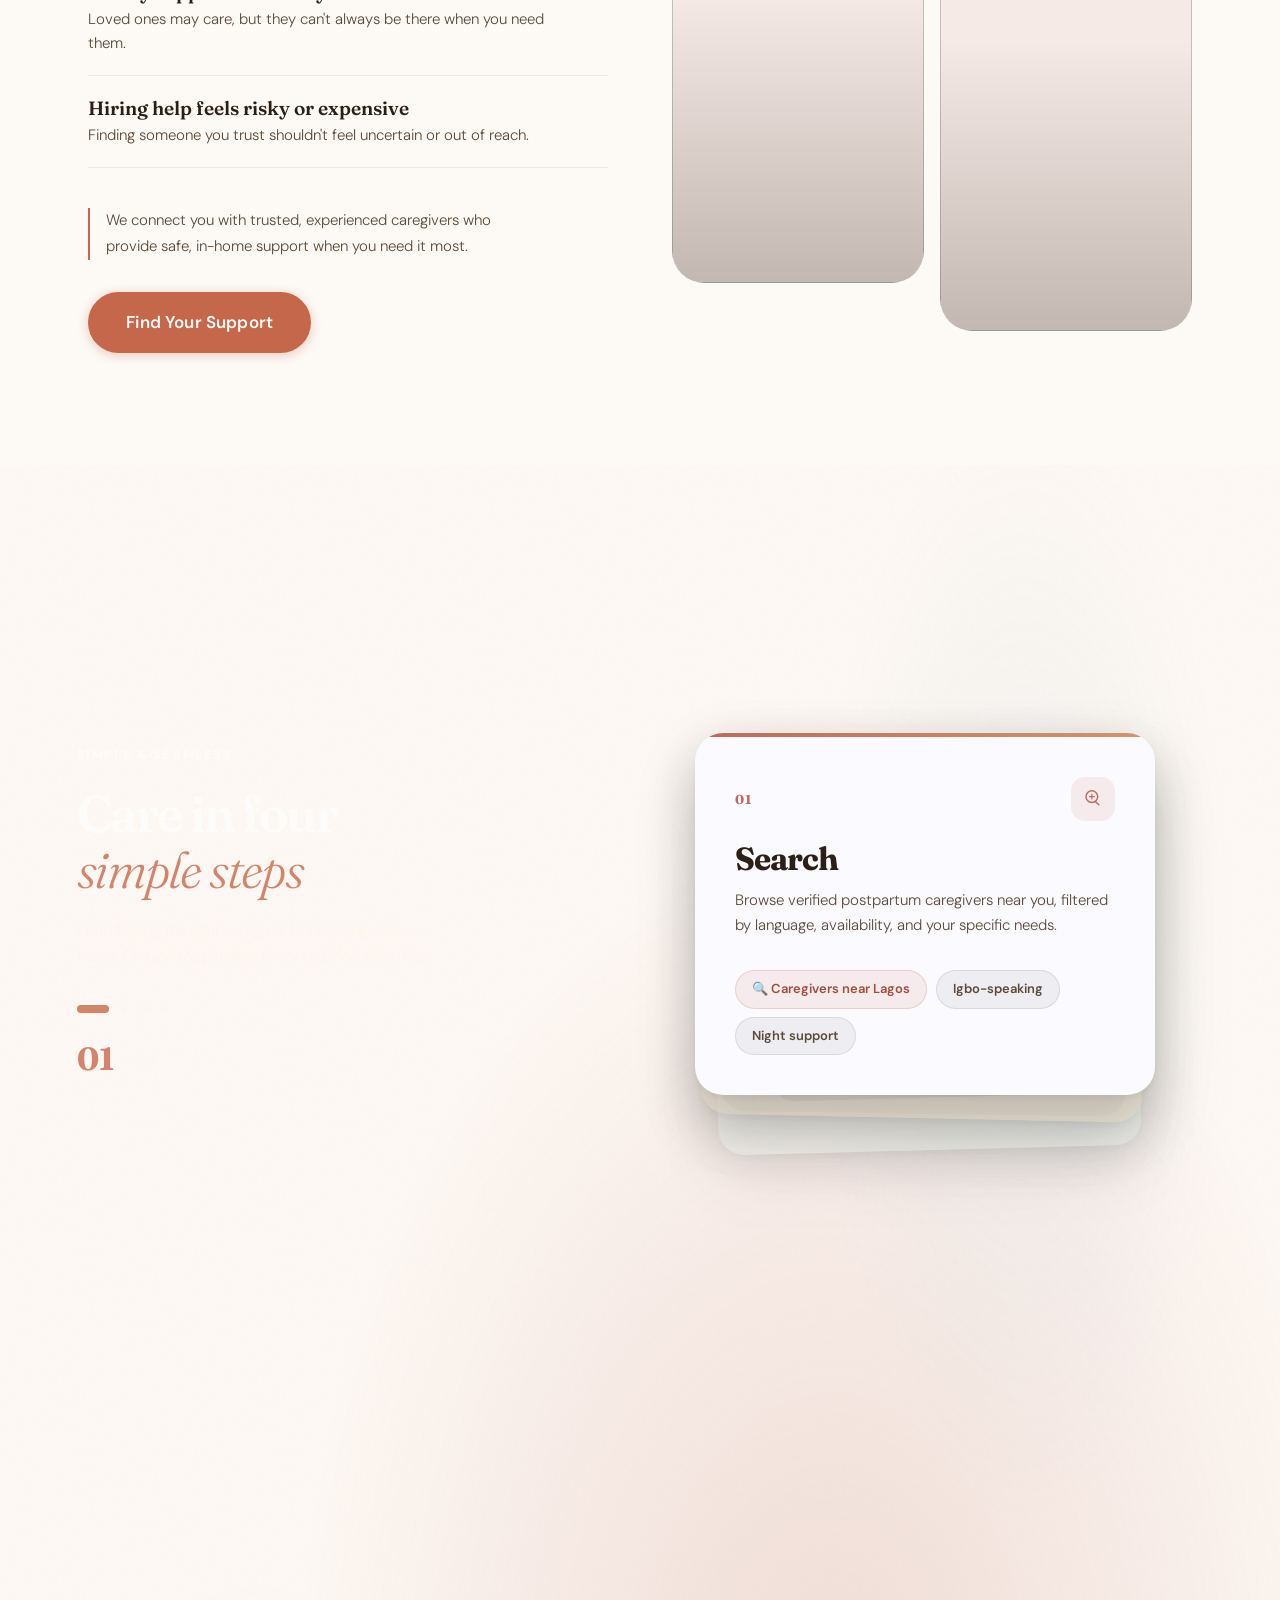
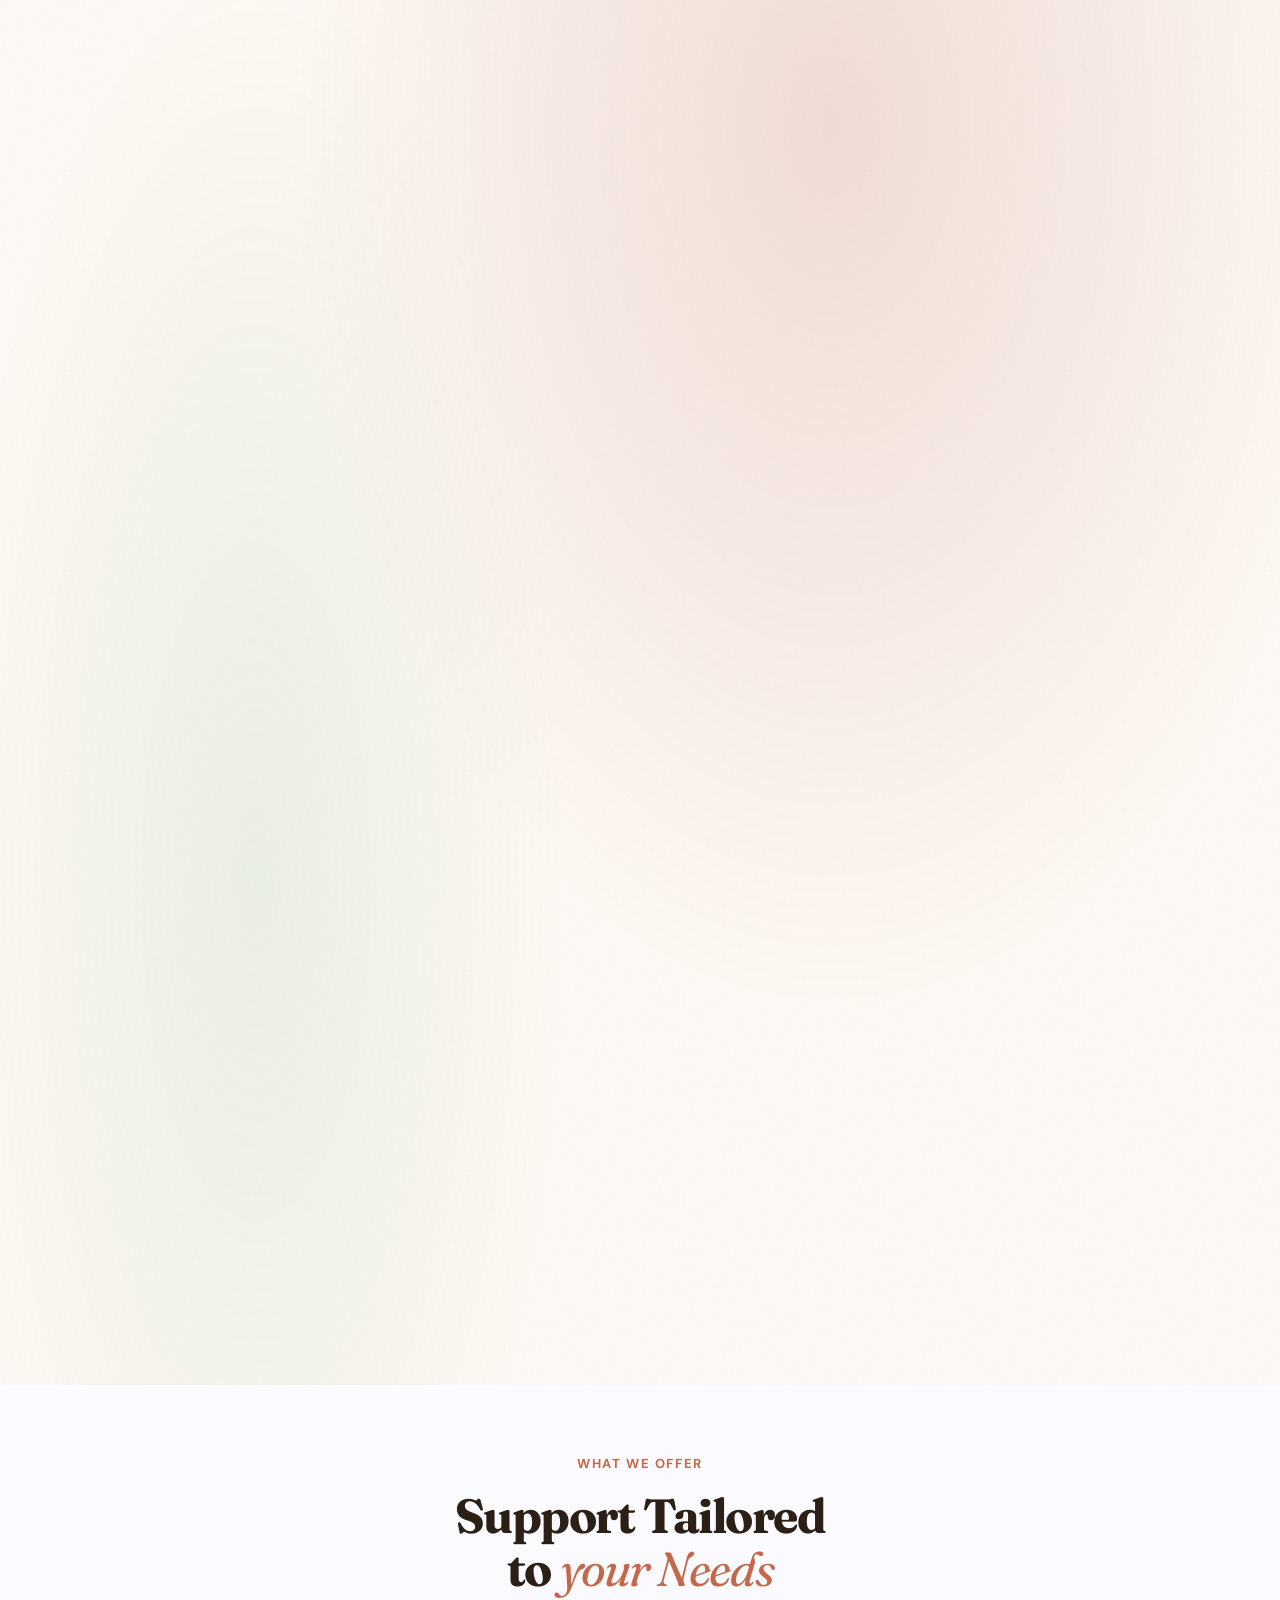
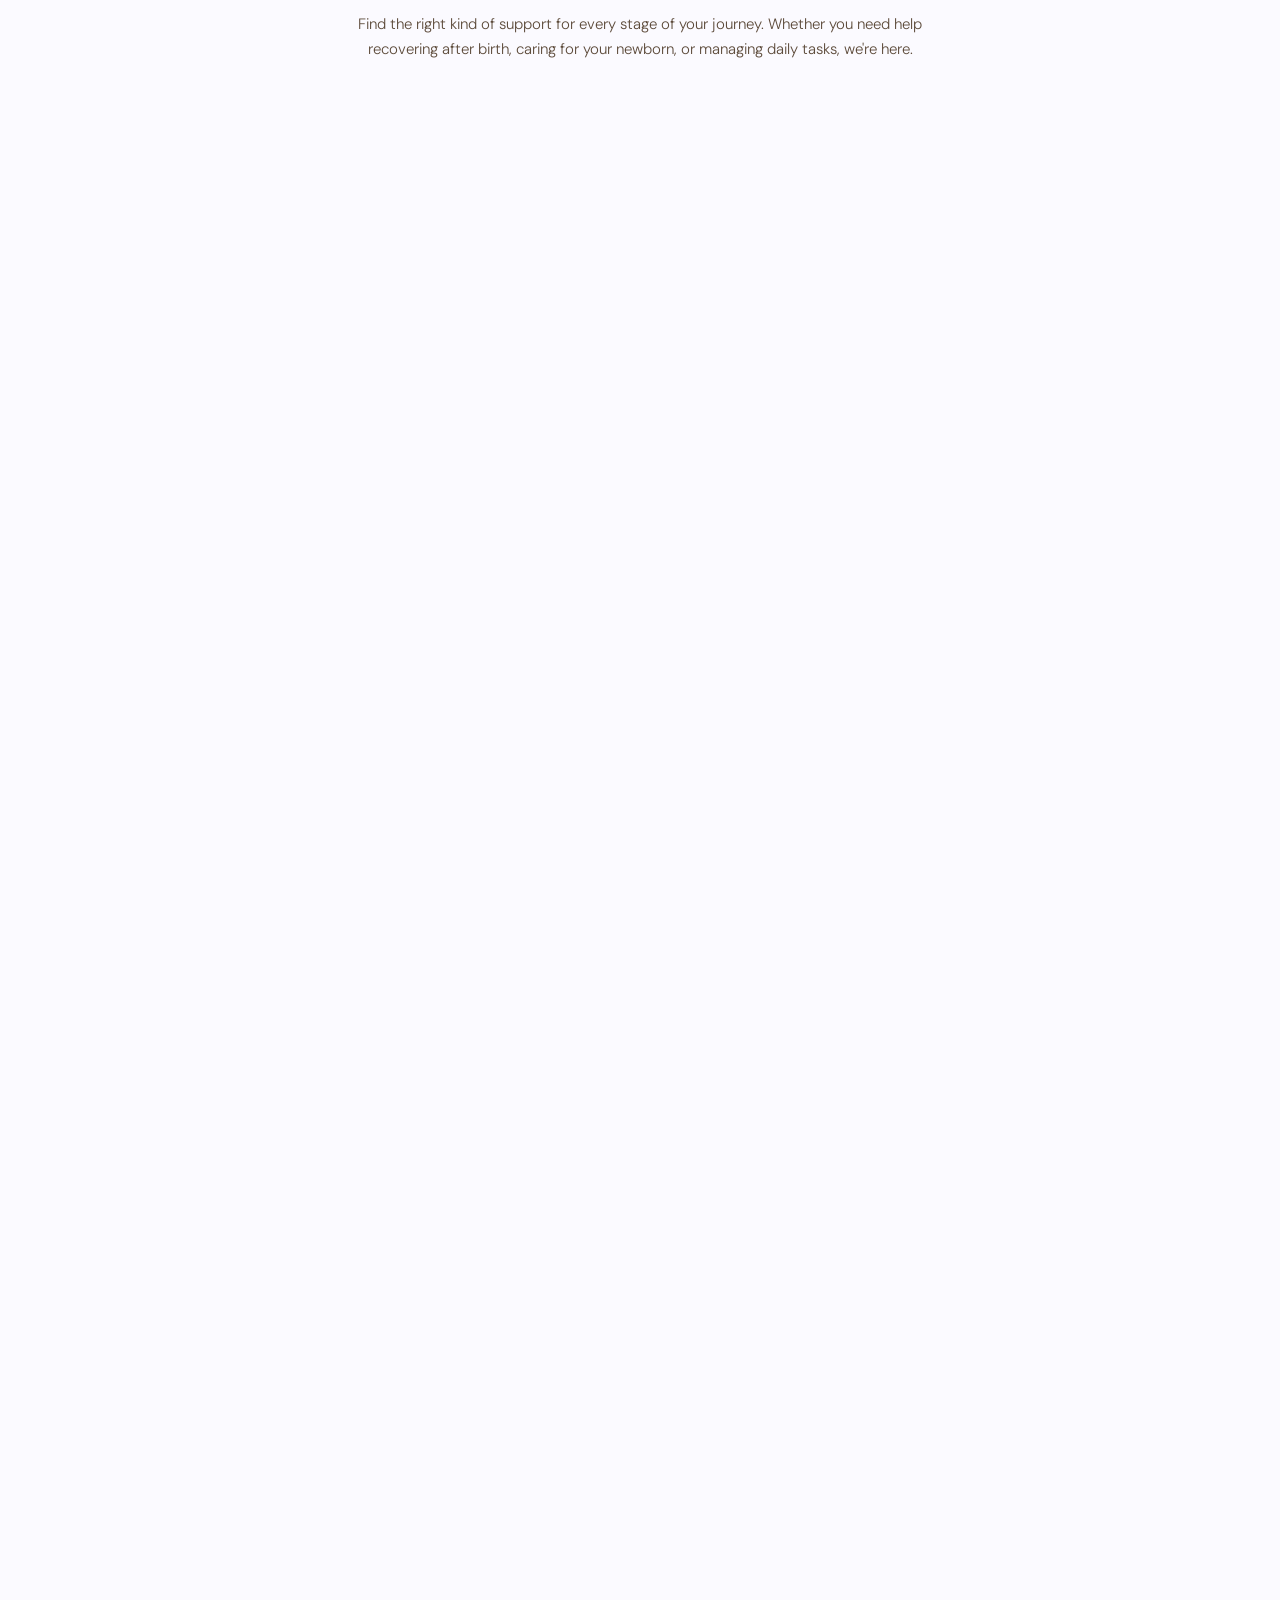
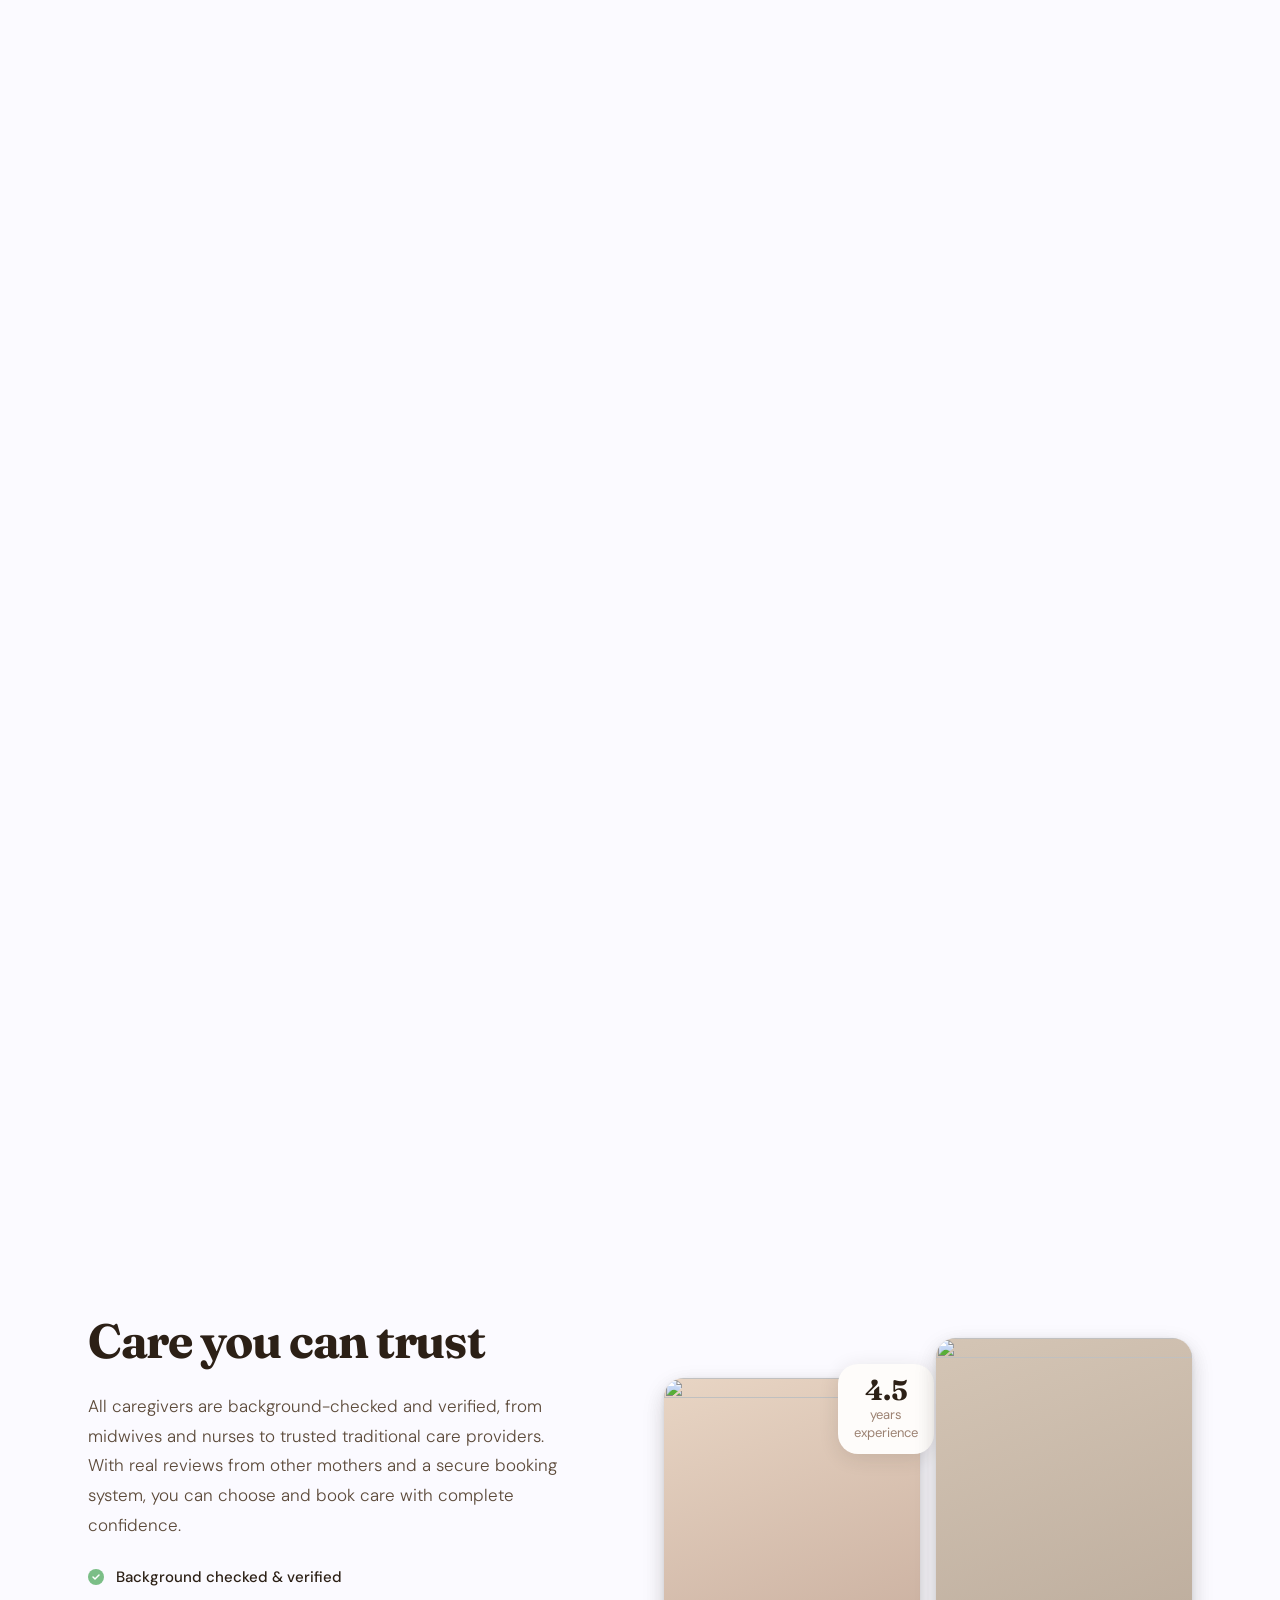
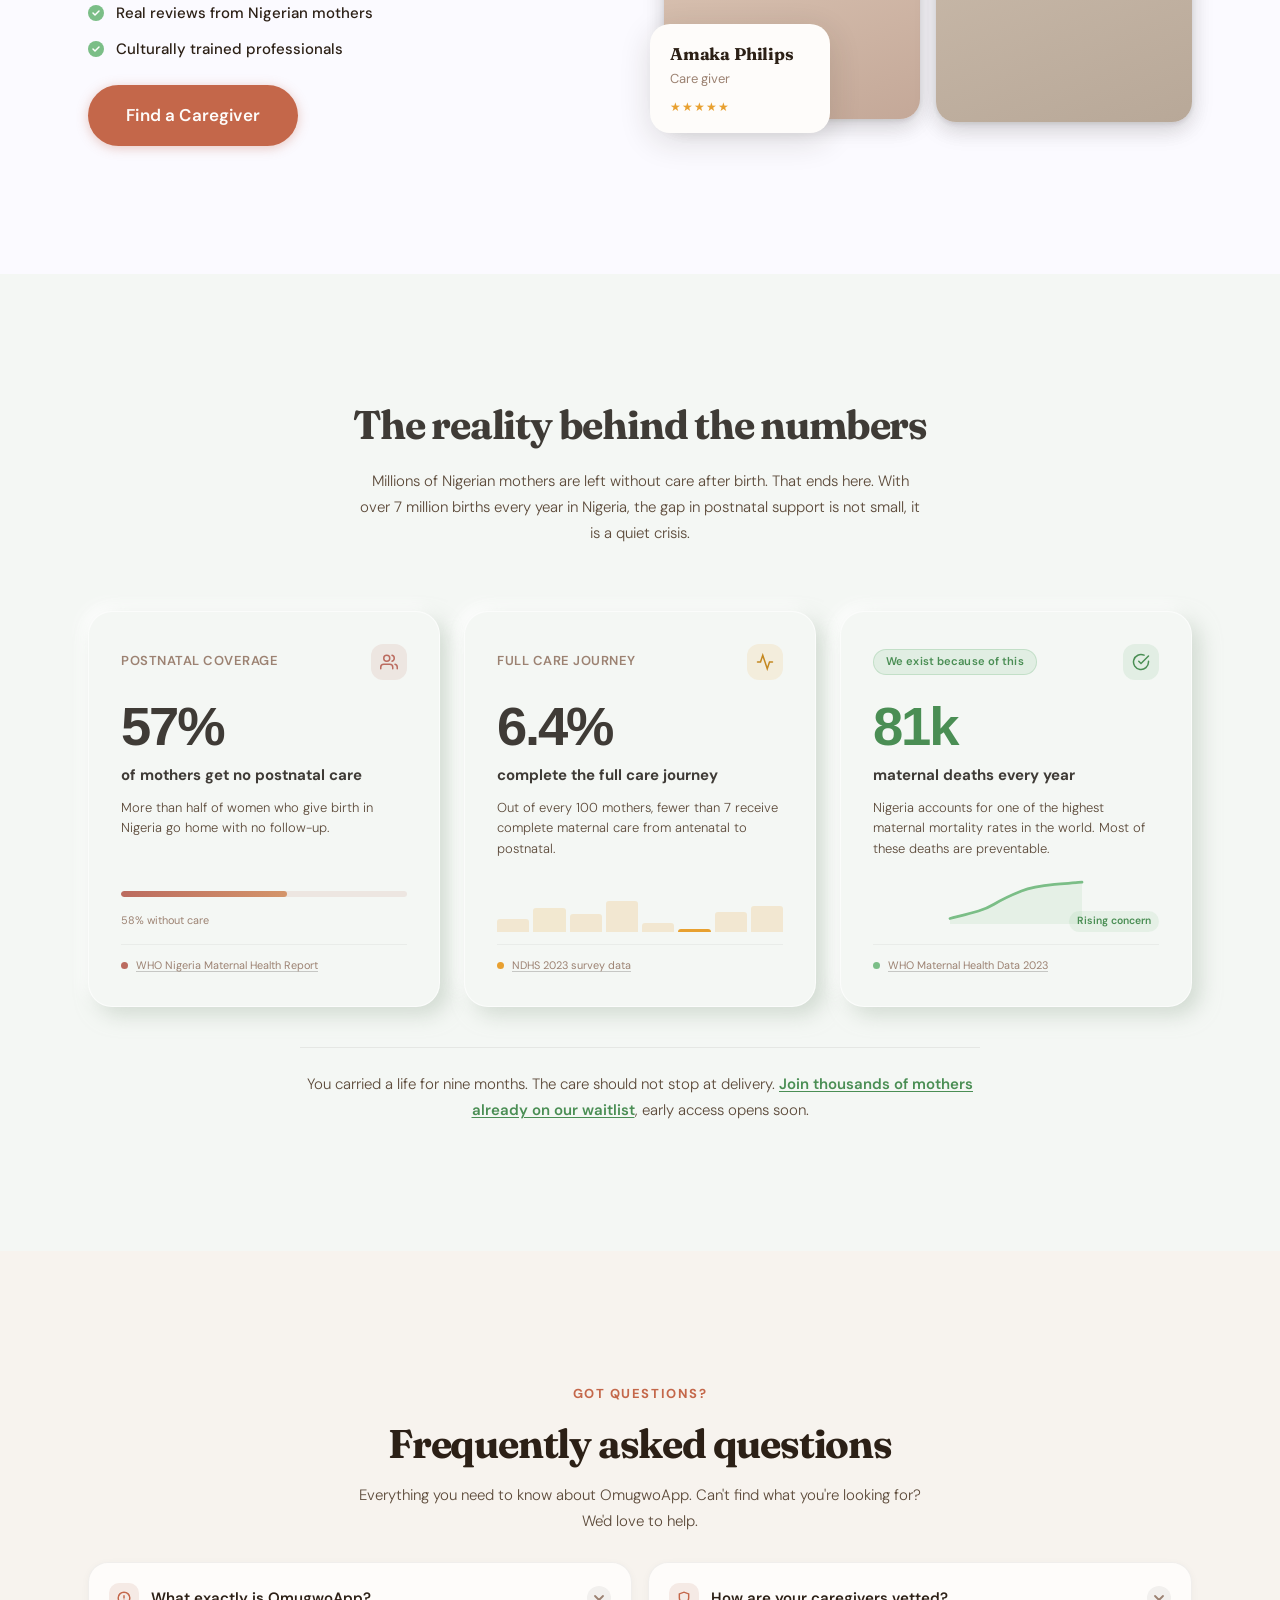
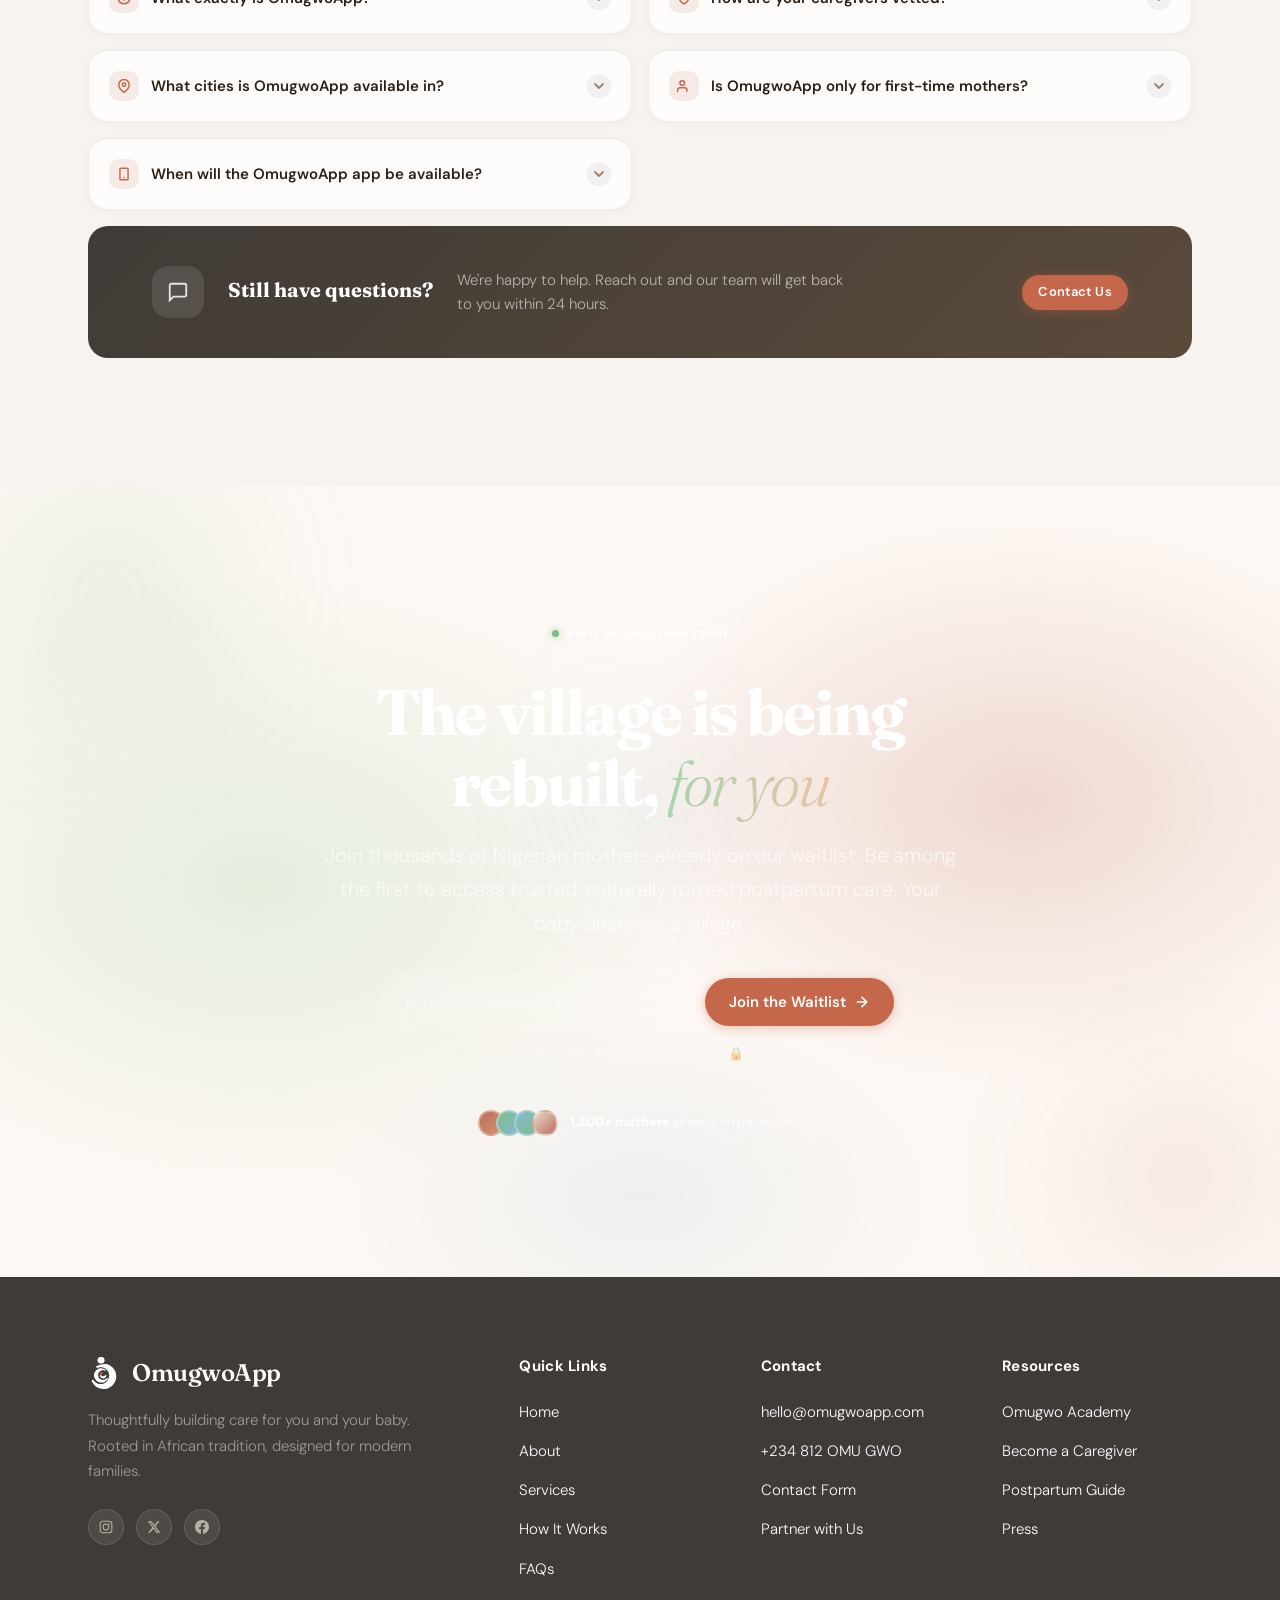
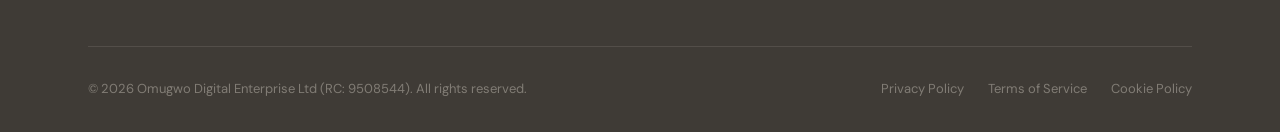
==== commit 8411d9b9: "Update RC number" ====
--- a/index.html
+++ b/index.html
@@ -948,7 +948,7 @@
     </div>
 
     <div class="footer__bottom">
-      <p class="footer__copy">&copy; 2026 Omugwo Digital Enterprise. All rights reserved.</p>
+      <p class="footer__copy">&copy; 2026 Omugwo Digital Enterprise Ltd (RC: 9508544). All rights reserved.</p>
       <nav class="footer__legal" aria-label="Legal">
         <a href="/coming-soon">Privacy Policy</a>
         <a href="/coming-soon">Terms of Service</a>
--- a/css/style.css
+++ b/css/style.css
@@ -41,7 +41,7 @@
   --text-md:   clamp(1.125rem, 2.2vw, 1.25rem);
   --text-lg:   clamp(1.25rem,  2.5vw, 1.5rem);
   --text-xl:   clamp(1.5rem,   3vw,   2rem);
-  --text-2xl:  clamp(2rem,     4vw,   2.75rem);
+  --text-2xl:  clamp(2rem,     3.5vw,   2.5rem);
   --text-3xl:  clamp(2.5rem,   5vw,   3.75rem);
   --text-4xl:  clamp(3rem,     6vw,   5rem);
 
@@ -59,6 +59,7 @@
   --space-20: 5rem;
   --space-24: 6rem;
   --space-32: 8rem;
+  --space-40: 15rem;
   --space-50: 20rem;
 
 /* Radius */
@@ -239,10 +240,7 @@
   border-radius: var(--radius-full);
 }
 .nav__mobile {
-  /* Always in DOM, hidden via visibility + pointer-events */
-  display: flex;
-  flex-direction: column;
-  gap: var(--space-6);
+  display: none;
   position: fixed;
   top: 0;
   left: 0;
@@ -250,23 +248,11 @@
   bottom: 0;
   background: var(--cream);
   padding: var(--space-20) var(--space-6) var(--space-8);
-  z-index: 9999;
-  overflow-y: auto;
-  -webkit-overflow-scrolling: touch;
-  /* Hidden state — slide off screen right */
-  transform: translateX(100%);
-  visibility: hidden;
-  pointer-events: none;
-  transition: transform 0.32s cubic-bezier(0.4, 0, 0.2, 1),
-              visibility 0s linear 0.32s;
-}
-.nav__mobile.open {
-  transform: translateX(0);
-  visibility: visible;
-  pointer-events: auto;
-  transition: transform 0.32s cubic-bezier(0.4, 0, 0.2, 1),
-              visibility 0s linear 0s;
-}
+  flex-direction: column;
+  gap: var(--space-6);
+  z-index: 99;
+}
+.nav__mobile.open { display: flex; }
 
 /* ============================================
    BUTTONS
@@ -418,10 +404,10 @@
 .hero__content {
   position: relative;
   z-index: 2;
-  margin-top: var(--space-50);
+  margin-top: var(--space-40);
   width: 100%;
-  padding: var(--space-20) clamp(var(--space-5), 5vw, var(--space-12));
-  padding-bottom: clamp(var(--space-20), 18vw, 12rem);
+  padding: var(--space-10) clamp(var(--space-2), 5vw, var(--space-5));
+  padding-bottom: clamp(var(--space-10), 18vw, 12rem);
   display: flex;
   flex-direction: column;
   align-items: center;
@@ -430,7 +416,7 @@
 
 .hero__headline {
   font-family: var(--font-display);
-  font-size: clamp(2.5rem, 6vw, 4.25rem);
+  font-size: var(--text-2xl);
   font-weight: 600;
   line-height: 1.08;
   letter-spacing: -0.03em;
@@ -854,7 +840,7 @@
     url('../images/motherandchild3.jpg');
   background-size: cover;
   background-position: center top;
-  background-attachment: fixed; /* disabled on mobile via media query */
+  background-attachment: fixed;
 }
 
 /* Noise texture — subtle grain over everything */
@@ -1487,7 +1473,7 @@
 }
 .svc__img {
   width: 100%;
-  aspect-ratio: 1/2;
+  aspect-ratio: 3/4;
   object-fit: cover;
   object-position: center top;
   border-radius: 24px;
@@ -1502,7 +1488,7 @@
   font-size: var(--text-sm);
   background: linear-gradient(160deg, #E8D5C8 0%, #C4A898 100%);
   color: var(--earth-soft);
-  min-height: 480px;
+  min-height: 360px;
 }
 .svc__img.img-placeholder small {
   font-size: var(--text-xs);
@@ -1779,6 +1765,34 @@
   50%       { transform: translateY(-6px) rotate(0.2deg); }
 }
 
+/* ── Responsive ── */
+@media (max-width: 768px) {
+  .trust__inner {
+    grid-template-columns: 1fr;
+    gap: var(--space-10);
+  }
+  .trust__photos {
+    max-height: 380px;
+  }
+  .trust__photo-wrap--1 { margin-top: var(--space-6); }
+  /* Clip overflow at the photo wrap so badges don't bleed outside viewport */
+  .trust__photo-wrap {
+    overflow: hidden;
+  }
+  /* Move badges inside the photo boundary (positive offsets) */
+  .trust__badge--exp {
+    top: 8px;
+    right: 8px;
+    animation: none;
+  }
+  .trust__name-card {
+    bottom: 8px;
+    left: 8px;
+    min-width: 0;
+    width: calc(100% - 16px);
+    animation: none;
+  }
+}
 
 /* ============================================
    STATS SECTION — Neumorphic widget cards
@@ -2261,7 +2275,7 @@
   
   background-size: cover;
   background-position: center;
-  background-attachment: fixed; /* disabled on mobile via media query */
+  background-attachment: fixed; /* Optional: adds a parallax-like effect */
 }
 
 /* Animated radial colour orbs */
@@ -2615,173 +2629,123 @@
   font-weight: 500;
 }
 
-
+/* ============================================
+   RESPONSIVE — TABLET
+   ============================================ */
+@media (max-width: 1024px) {
+  .how-it-works__steps { grid-template-columns: repeat(2, 1fr); }
+  .how-it-works__connector { display: none; }
+
+  .services__layout { grid-template-columns: 1fr; }
+  .service-card--featured { grid-row: span 1; }
+  .services__all-services { grid-template-columns: 1fr 1fr; }
+
+  .trust__inner { grid-template-columns: 1fr; }
+  .trust__image-grid { display: none; }
+
+  .stats__grid { grid-template-columns: 1fr; gap: 1px; }
+
+  .faq__inner { grid-template-columns: 1fr; }
+  .faq__sticky { position: static; }
+
+  .footer__top { grid-template-columns: 1fr 1fr; }
+}
+
+@media (max-width: 768px) {
+  .nav__links, .nav__actions { display: none; }
+  .nav__hamburger { display: flex; }
+
+  .hero__headline { font-size: clamp(2rem, 8vw, 2.75rem); }
+  .hero__content { padding-bottom: clamp(14rem, 22vw, 16rem); }
+
+  .newsletter-float__card { border-radius: var(--radius-lg); }
+  .newsletter-float__row { flex-direction: column; border-radius: var(--radius-lg); padding: var(--space-4); }
+  .newsletter-float__input { text-align: center; }
+
+  .how-it-works__steps { grid-template-columns: 1fr; }
+  .services__all-services { grid-template-columns: 1fr; }
+  .footer__top { grid-template-columns: 1fr; }
+  .footer__bottom { flex-direction: column; align-items: flex-start; }
+}
 
 /* ============================================================
-   RESPONSIVE — Full system, mobile-first overhaul
-   Covers all sections, all breakpoints, all pages
+   MOBILE FIXES — Comprehensive responsive overhaul
+   All breakpoints in one block for clarity
    ============================================================ */
 
-/* ── Global overflow guard — prevents ANY horizontal bleed ── */
-html, body {
-  overflow-x: hidden;
+/* ── Nav pill — prevent overflow on small screens ── */
+.nav__pill {
   max-width: 100%;
-}
-*, *::before, *::after {
   box-sizing: border-box;
 }
 
-/* ── Inner page nav: hamburger bars dark on light bg ── */
+/* ── Inner page nav hamburger spans — dark on light bg ── */
 .nav--page .nav__hamburger span {
   background: var(--earth);
   mix-blend-mode: normal;
 }
 
-
-/* ── Nav pill never overflows ── */
-.nav__pill {
-  max-width: 100%;
-  box-sizing: border-box;
-}
-
-/* ── Trust section: contain absolutely-positioned badges ── */
-.trust { overflow: hidden; }
-.trust__photos { overflow: visible; position: relative; }
-
-
-/* ════════════════════════════════════════════════════════
-   TABLET — 1024px and below
-   ════════════════════════════════════════════════════════ */
-@media (max-width: 1024px) {
-
-  /* TRUST — switch to single column early */
-  .trust__inner {
-    grid-template-columns: 1fr;
-    gap: var(--space-10);
-  }
-  .trust__photos {
-    display: grid;
-    grid-template-columns: 1fr 1fr;
-    max-height: none;
-    gap: var(--space-4);
-    overflow: hidden;
-    padding: var(--space-4);
-    margin: 0 calc(-1 * var(--space-4));
-  }
-  .trust__photo-wrap--1 { margin-top: 0; }
-  .trust__badge--exp {
-    top: var(--space-2);
-    right: var(--space-2);
-  }
-  .trust__name-card {
-    bottom: var(--space-2);
-    left: var(--space-2);
-    min-width: 140px;
-  }
-
-  /* STATS */
-  .stats__grid { grid-template-columns: repeat(2, 1fr); }
-
-  /* FOOTER */
-  .footer__top { grid-template-columns: 1fr 1fr; }
-
-  /* FAQ */
-  .faq__inner { grid-template-columns: 1fr; }
-  .faq__sticky { position: static; }
-}
-
-
-/* ════════════════════════════════════════════════════════
-   MOBILE — 768px and below
-   ════════════════════════════════════════════════════════ */
+/* ── Mobile menu close button ── */
+.nav__mobile {
+  overflow-y: auto;
+  -webkit-overflow-scrolling: touch;
+}
+
 @media (max-width: 768px) {
 
-  /* ── NAV ── */
-  .nav__links, .nav__actions { display: none; }
-  .nav__hamburger { display: flex; }
-  .nav { padding: var(--space-3) var(--space-4); }
-  .container {
-    padding-left: var(--space-4);
-    padding-right: var(--space-4);
-  }
-
-  /* ── HERO ── */
+  /* NAV */
+  .nav { padding-top: var(--space-3); left: 0; right: 0; }
+  .container { padding-left: var(--space-4); padding-right: var(--space-4); }
+
+  /* HERO — prevent content bleed */
   .hero__content {
+    padding-left: var(--space-5);
+    padding-right: var(--space-5);
     text-align: center;
     align-items: center;
-    padding-left: var(--space-4);
-    padding-right: var(--space-4);
   }
   .hero__headline {
     font-size: clamp(1.9rem, 7.5vw, 2.75rem);
     max-width: 100%;
   }
-  .hero__subtext {
-    font-size: var(--text-sm);
-    max-width: 100%;
-  }
+  .hero__subtext { max-width: 100%; font-size: var(--text-sm); }
   .hero__actions {
     flex-direction: column;
     width: 100%;
-    max-width: 300px;
-    margin: 0 auto;
+    max-width: 320px;
   }
-  .hero__actions .btn {
-    width: 100%;
-    justify-content: center;
-  }
+  .hero__actions .btn { width: 100%; justify-content: center; }
   .hero__badges { justify-content: center; flex-wrap: wrap; }
-  .hero__slider-dots { right: var(--space-4); }
-
-  /* ── NEWSLETTER FLOAT ── */
+  .hero__slider-dots { right: var(--space-5); }
+
+  /* NEWSLETTER FLOAT */
   .newsletter-float { margin-top: -3rem; }
-  .newsletter-float__card {
-    margin: 0 var(--space-3);
-    border-radius: var(--radius-lg);
-  }
-  .newsletter-float__inner {
-    flex-direction: column;
-    gap: var(--space-3);
-    text-align: center;
-  }
+  .newsletter-float__card { margin: 0 var(--space-4); border-radius: var(--radius-lg); }
   .newsletter-float__row {
     flex-direction: column;
     border-radius: var(--radius-lg);
     padding: var(--space-3);
     gap: var(--space-2);
   }
-  .newsletter-float__input { text-align: center; width: 100%; }
+  .newsletter-float__input { text-align: center; }
   .newsletter-float__row .btn { width: 100%; justify-content: center; }
 
-  /* ── PROBLEM ── */
+  /* PROBLEM SECTION */
+  .problem__images { display: none; }
   .problem__inner { grid-template-columns: 1fr; }
-  .problem__images { display: none; }
-  .problem__content { padding: var(--space-8) 0; }
-
-  /* ── HIW (How It Works) ── */
-  .hiw__sticky { padding: var(--space-10) var(--space-4); }
-  .hiw__card { padding: var(--space-6) var(--space-5); }
-  .hiw__card-visual { display: none; }
-  .hiw__card-title { font-size: clamp(1.4rem, 5vw, 2rem); }
-
-  /* ── SERVICES (homepage sticky scroll) ── */
+
+  /* HIW */
+  .hiw__sticky { padding: var(--space-12) var(--space-5); }
+
+  /* SERVICES sticky */
   .svc__scroll-outer { height: auto !important; }
   .svc__scroll-inner {
     position: relative !important;
     height: auto !important;
-    padding: var(--space-6) 0 var(--space-10);
+    padding: var(--space-8) 0 var(--space-12);
   }
-  .svc__body {
-    grid-template-columns: 1fr !important;
-    gap: var(--space-4);
-  }
+  .svc__body { grid-template-columns: 1fr; gap: var(--space-4); }
   .svc__centre { display: none; }
-  .svc__col--left,
-  .svc__col--right {
-    display: flex;
-    flex-direction: column;
-    gap: var(--space-4);
-  }
   .svc-card {
     opacity: 1 !important;
     transform: none !important;
@@ -2793,255 +2757,57 @@
     opacity: 1 !important;
     transform: none !important;
   }
-  .svc__header { text-align: center; padding: 0 var(--space-4); }
-
-  /* ── TRUST ── */
-  .trust { overflow: hidden; }
-  .trust__inner {
-    grid-template-columns: 1fr;
-    gap: var(--space-8);
+  .svc__col--left, .svc__col--right {
+    display: flex;
+    flex-direction: column;
+    gap: var(--space-4);
   }
-  .trust__text { max-width: 100%; }
-  .trust__photos {
-    display: grid;
-    grid-template-columns: 1fr 1fr;
-    gap: var(--space-3);
-    overflow: hidden;
-    padding: var(--space-5) var(--space-3);
-    margin: 0;
-    max-height: none;
-  }
-  .trust__photo-wrap { overflow: hidden; border-radius: 16px; }
-  .trust__photo-wrap--1 { margin-top: 0; }
-  .trust__badge--exp {
-    position: static;
-    display: inline-flex;
-    align-items: center;
-    gap: var(--space-2);
-    padding: var(--space-2) var(--space-3);
-    margin-top: var(--space-2);
-    border-radius: var(--radius-full);
-    box-shadow: 0 2px 8px rgba(44,32,22,0.1);
-    animation: none;
-  }
-  .trust__badge-num {
-    font-size: 1rem;
-    display: inline;
-    margin: 0;
-  }
-  .trust__badge-line { display: inline; font-size: 0.7rem; }
-  .trust__name-card {
-    position: static;
-    margin-top: var(--space-2);
-    padding: var(--space-3) var(--space-3);
-    border-radius: var(--radius-md);
-    animation: none;
-    min-width: 0;
-    width: 100%;
-  }
-
-  /* ── STATS ── */
-  .stats { min-height: auto; padding: clamp(var(--space-10),8vw,var(--space-16)) 0; }
+
+  /* TRUST */
+  .trust__inner { grid-template-columns: 1fr; }
+  .trust__photos { max-height: 320px; }
+  .trust__photo-wrap--1 { margin-top: var(--space-4); }
+
+  /* STATS */
+  .stats { min-height: auto; padding: clamp(var(--space-12),8vw,var(--space-20)) 0; }
   .stats__grid { grid-template-columns: 1fr; }
   .stat-card { min-width: 0; }
-  .stat-card__widget { display: none; }
-  .stat-card__trend { display: none; }
-
-  /* ── FAQ ── */
+
+  /* FAQ */
   .faq__grid { grid-template-columns: 1fr; }
-  .faq__contact-card {
-    flex-direction: column;
-    align-items: flex-start;
-    gap: var(--space-4);
-  }
-  .faq__contact-card .btn { margin-left: 0; width: 100%; justify-content: center; }
-
-  /* ── CTA ── */
-  .cta__headline { font-size: clamp(1.8rem, 6vw, 2.75rem); }
+  .faq__contact-card { flex-direction: column; align-items: flex-start; }
+  .faq__contact-card .btn--primary { margin-left: 0; }
+
+  /* CTA */
+  .cta__headline { font-size: clamp(1.8rem, 6vw, 3rem); }
   .cta__form-row {
     flex-direction: column;
     border-radius: var(--radius-lg);
     padding: var(--space-3);
     gap: var(--space-2);
   }
-  .cta__input { text-align: center; }
   .cta__submit { width: 100%; justify-content: center; }
-  .cta__proof { flex-direction: column; align-items: center; gap: var(--space-3); }
-
-  /* ── FOOTER ── */
-  .footer__top { grid-template-columns: 1fr; gap: var(--space-8); }
-  .footer__bottom {
-    flex-direction: column;
-    align-items: flex-start;
-    gap: var(--space-3);
-  }
+  .cta__proof { flex-direction: column; }
+
+  /* FOOTER */
+  .footer__top { grid-template-columns: 1fr; }
+  .footer__bottom { flex-direction: column; align-items: flex-start; gap: var(--space-3); }
   .footer__legal { flex-wrap: wrap; gap: var(--space-3); }
 }
 
-
-/* ════════════════════════════════════════════════════════
-   SMALL MOBILE — 480px and below
-   ════════════════════════════════════════════════════════ */
 @media (max-width: 480px) {
-
-  .nav__pill { padding: var(--space-2) var(--space-3); gap: var(--space-2); }
-  .nav__logo-text { font-size: 0.95rem; }
-
-  .hero__headline { font-size: clamp(1.6rem, 8vw, 2rem); }
-  .container { padding-left: var(--space-3); padding-right: var(--space-3); }
-
-  /* Trust photos single column on very small screens */
-  .trust__photos { grid-template-columns: 1fr; }
-
-  /* Stats */
-  .stat-card__bar-wrap { display: flex; }
-  .cta__proof { padding: var(--space-3); }
-
-  /* Newsletter */
-  .newsletter-float__card { margin: 0 var(--space-2); }
-
-  /* Buttons full width everywhere */
-  .hero__actions { max-width: 260px; }
-}
-
-
-/* ════════════════════════════════════════════════════════
-   SMALL LAPTOP / TABLET LANDSCAPE — 900px–1100px
-   ════════════════════════════════════════════════════════ */
-@media (min-width: 769px) and (max-width: 1100px) {
-
-  /* NAV — keep links but reduce spacing */
-  .nav__pill { padding: var(--space-2) var(--space-5); gap: var(--space-4); }
-  .nav__link { font-size: 0.8rem; }
-
-  /* HERO */
-  .hero__headline { font-size: clamp(2.2rem, 4vw, 3.2rem); }
-
-  /* TRUST — 2-column photos but contained */
-  .trust__inner { grid-template-columns: 1fr 1fr; gap: var(--space-8); }
-  .trust__photos {
-    overflow: hidden;
-    padding: var(--space-4);
-  }
-  .trust__badge--exp { right: -8px; top: -8px; }
-  .trust__name-card  { left: -8px; bottom: -8px; min-width: 150px; }
-
-  /* STATS */
-  .stats__grid { grid-template-columns: repeat(3, 1fr); }
-  .stat-card__widget { display: none; }
-
-  /* FOOTER */
-  .footer__top { grid-template-columns: 1.5fr 1fr 1fr; }
-}
-
-/* ============================================================
-   FINAL RESPONSIVE POLISH
-   Fixes remaining issues:
-   1. background-attachment:fixed broken on iOS/mobile
-   2. Laptop screen (900px–1200px) layout issues
-   3. Orientation change handling
-   ============================================================ */
-
-/* ── iOS/Android: background-attachment:fixed causes bleed/flicker ── */
-@media (max-width: 1024px) {
-  .hiw {
-    background-attachment: scroll;
-    background-position: center center;
-  }
-  .cta {
-    background-attachment: scroll;
-  }
-}
-
-/* ── Laptop — 900px to 1200px range ── */
-@media (min-width: 901px) and (max-width: 1200px) {
-
-  /* Container breathing room */
-  .container {
-    padding-inline: clamp(var(--space-6), 4vw, var(--space-10));
-  }
-
-  /* Nav */
-  .nav__link { font-size: 0.82rem; }
-  .nav__pill { gap: var(--space-4); padding: var(--space-2) var(--space-5); }
-
-  /* Hero */
-  .hero__headline { font-size: clamp(2.4rem, 4.5vw, 3.4rem); }
-
-  /* Trust — keep 2-col but tighter */
-  .trust__inner { gap: var(--space-10); }
-  .trust__badge--exp { right: -8px; top: -8px; }
-  .trust__name-card  { left: -8px;  bottom: -8px; min-width: 155px; }
-
-  /* Stats — 3 cols */
-  .stats__grid { grid-template-columns: repeat(3, 1fr); }
-  .stat-card__widget { display: none; }
-  .stat-card__trend  { display: none; }
-
-  /* Footer — 4 cols still but compact */
-  .footer__top { gap: clamp(var(--space-6), 3vw, var(--space-12)); }
-}
-
-/* ── Medium tablet — 769px to 900px ── */
-@media (min-width: 769px) and (max-width: 900px) {
-
-  .container { padding-inline: var(--space-5); }
-
-  /* Nav — show links but tighter */
-  .nav__link  { font-size: 0.78rem; }
-  .nav__actions .btn { padding: var(--space-2) var(--space-4); font-size: 0.78rem; }
-
-  /* Hero */
-  .hero__headline { font-size: clamp(2rem, 5vw, 2.8rem); }
-
-  /* Trust — single col at this range */
-  .trust__inner { grid-template-columns: 1fr; }
-  .trust__photos {
-    grid-template-columns: 1fr 1fr;
-    overflow: hidden;
-    padding: var(--space-4);
-  }
-  .trust__photo-wrap { overflow: hidden; }
-  .trust__photo-wrap--1 { margin-top: 0; }
-  .trust__badge--exp {
-    position: static;
-    display: inline-flex;
-    align-items: center;
-    gap: var(--space-2);
-    animation: none;
-    margin-top: var(--space-2);
-    padding: var(--space-2) var(--space-3);
-    border-radius: var(--radius-full);
-  }
-  .trust__badge-num  { font-size: 1rem; display: inline; margin: 0; }
-  .trust__badge-line { display: inline; font-size: 0.7rem; }
-  .trust__name-card {
-    position: static;
-    animation: none;
-    margin-top: var(--space-2);
-    min-width: 0;
-    width: 100%;
-    padding: var(--space-3);
-  }
-
-  /* Stats — 2 cols */
-  .stats__grid { grid-template-columns: 1fr 1fr; }
-  .stat-card__widget { display: none; }
-
-  /* Footer — 2 col */
-  .footer__top { grid-template-columns: 1fr 1fr; }
-}
-
-/* ── Landscape mobile (phones in landscape) ── */
-@media (max-height: 500px) and (orientation: landscape) {
-  .hero { min-height: auto; padding: var(--space-20) 0 var(--space-12); }
-  .hero__content { padding-bottom: var(--space-8); }
-  .hiw { background-attachment: scroll; }
-  .cta  { min-height: auto; padding: var(--space-16) 0; }
-  .nav__mobile { padding-top: var(--space-16); }
-}
-
-/* ── Very wide screens — ensure container caps cleanly ── */
-@media (min-width: 1600px) {
-  .container { max-width: 1280px; }
-}
+  /* Extra small phones */
+  .nav__pill { padding: var(--space-2) var(--space-4); }
+  .hero__headline { font-size: clamp(1.7rem, 8vw, 2.25rem); }
+  .container { padding-left: var(--space-4); padding-right: var(--space-4); }
+
+  /* Prevent any horizontal scroll */
+  .hiw__card-visual { display: none; }
+  .hiw__card-care-items { flex-wrap: wrap; gap: var(--space-2); }
+
+  /* Stats cards full width */
+  .stat-card__bar-wrap { display: block; }
+
+  /* CTA proof */
+  .cta__proof { padding: var(--space-3) var(--space-4); }
+}
